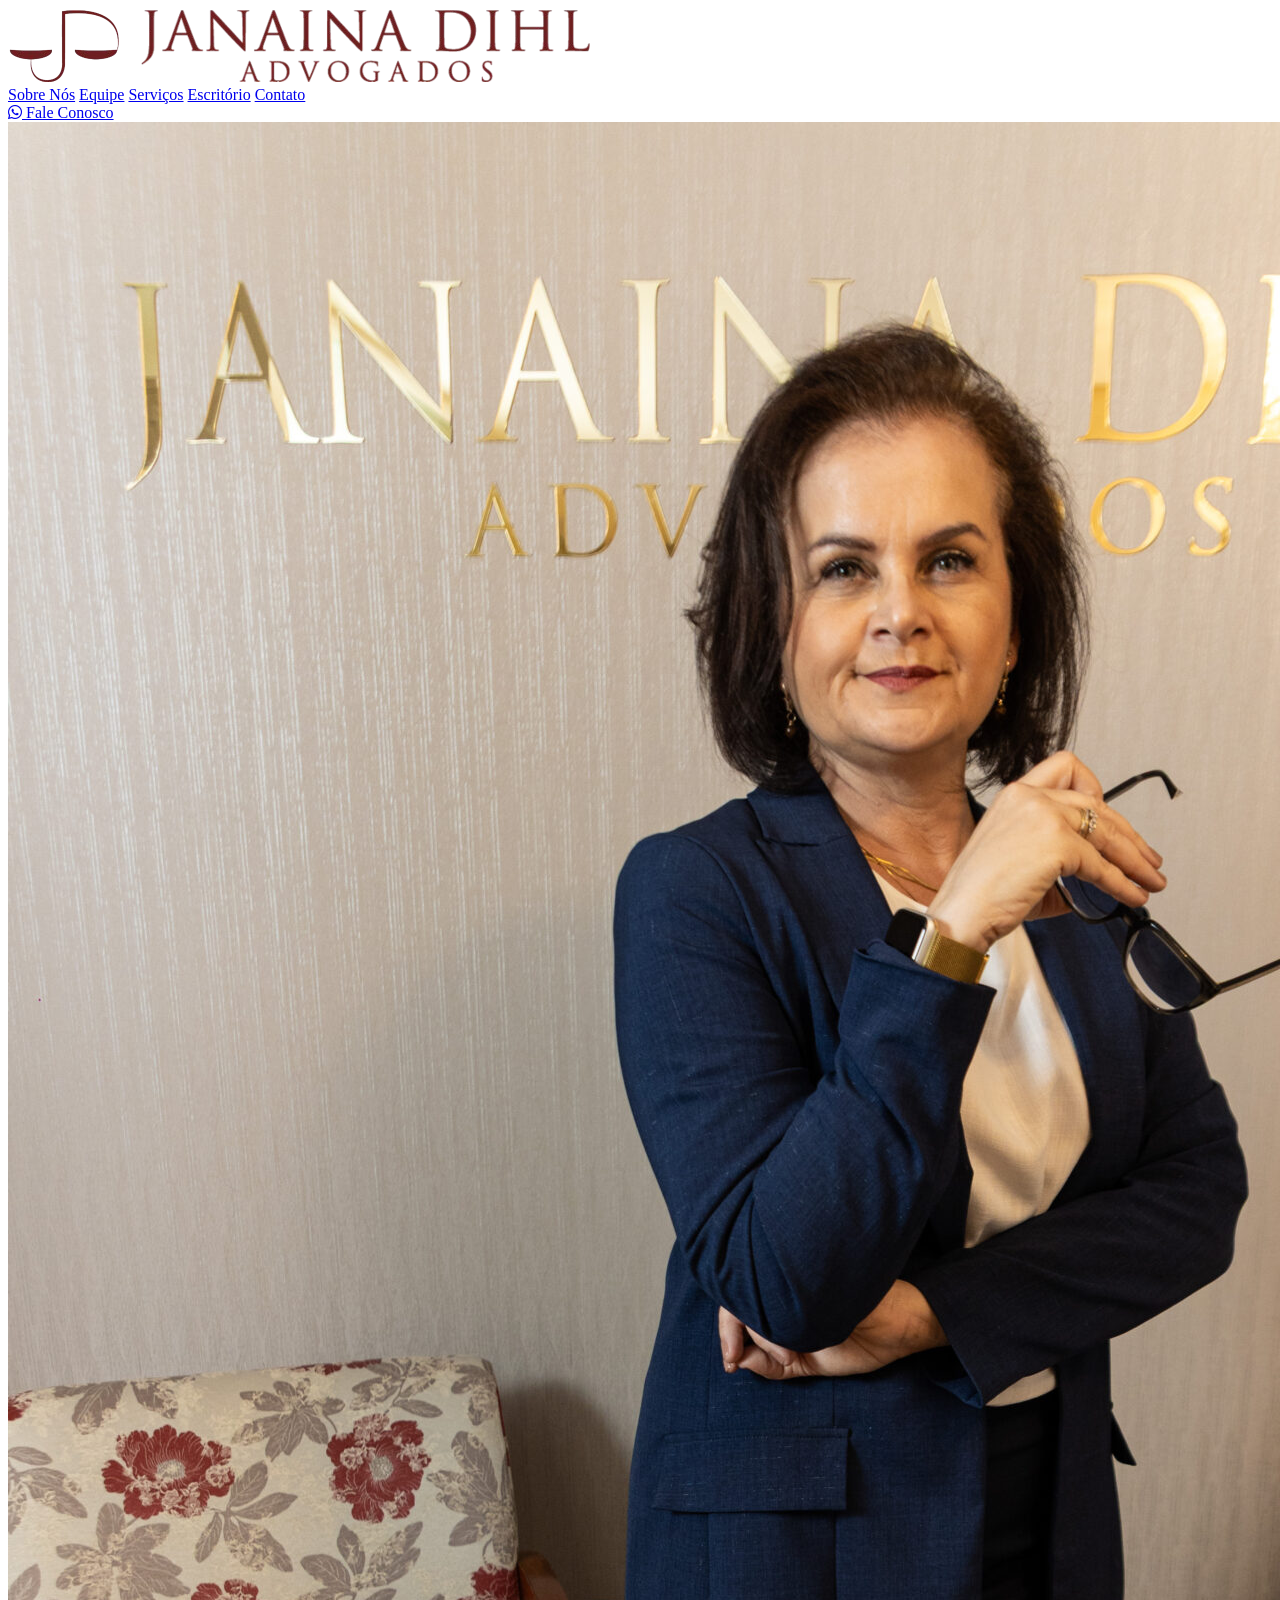
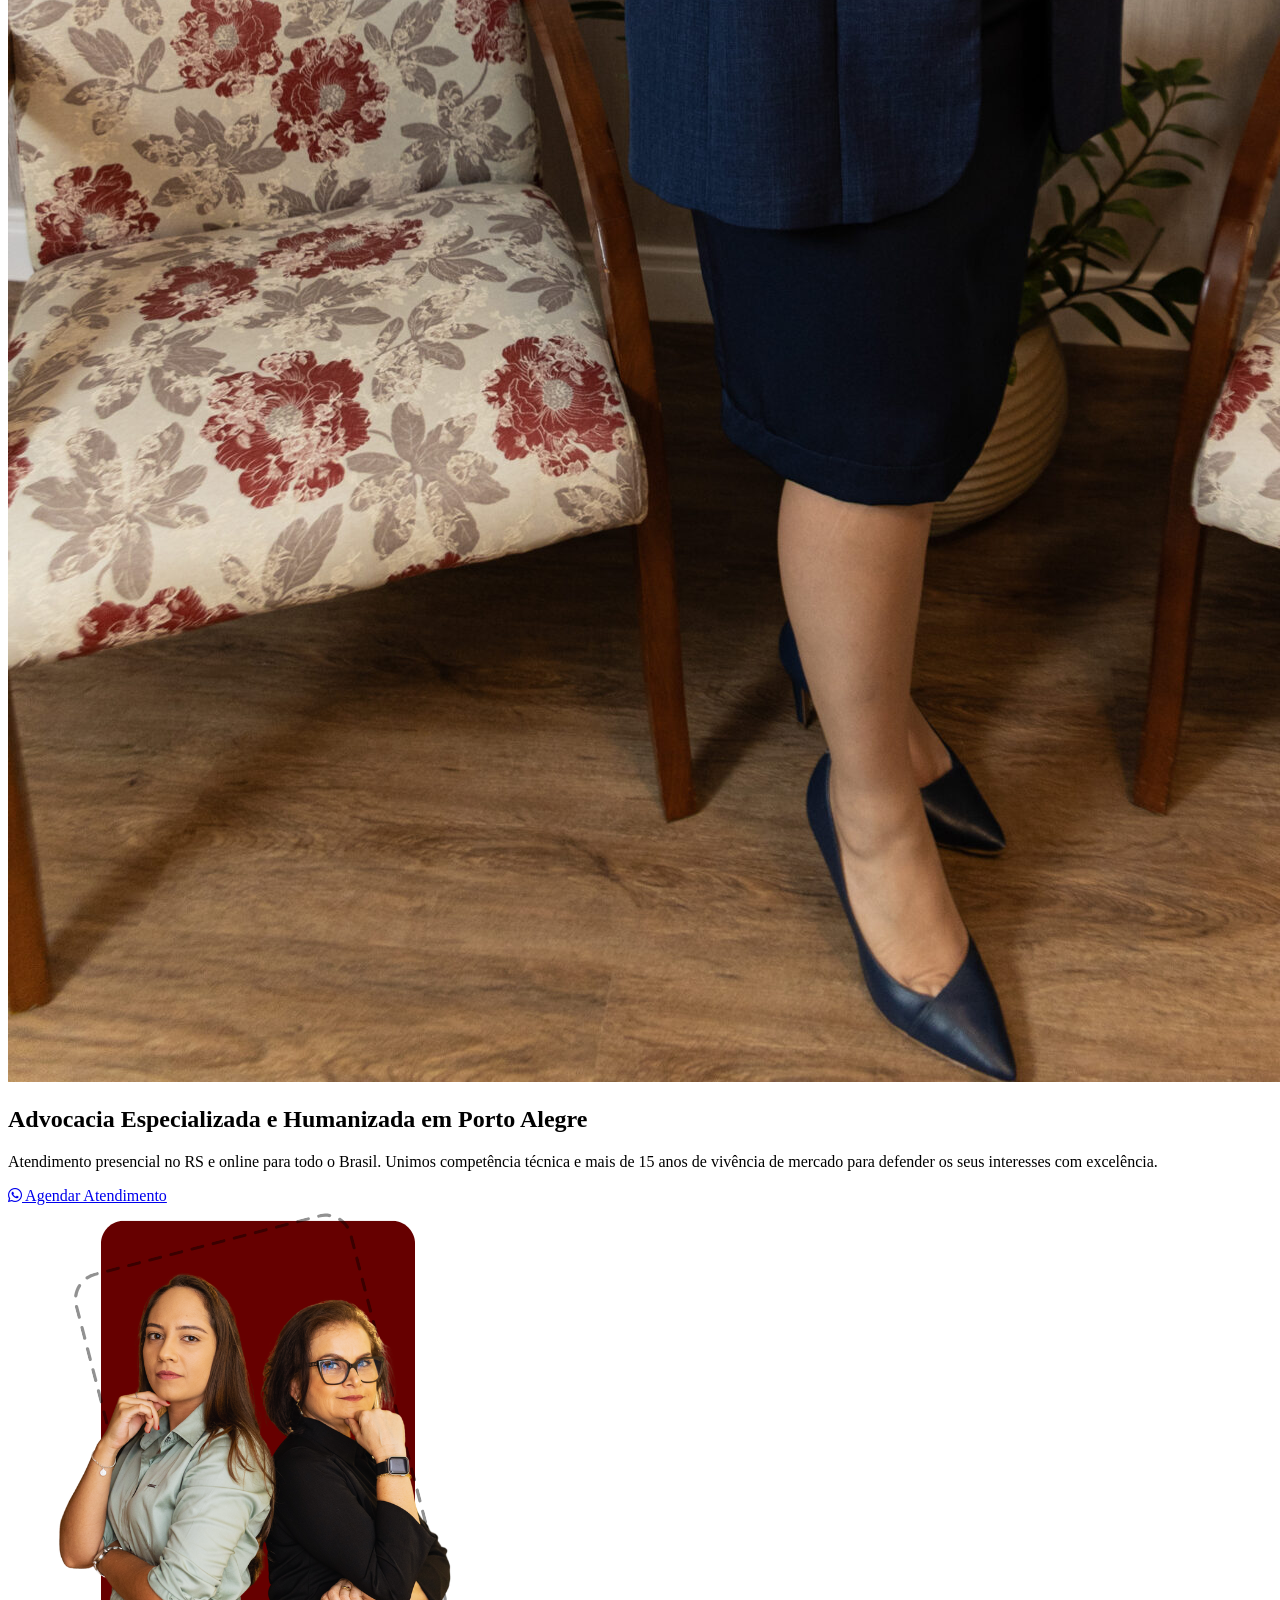
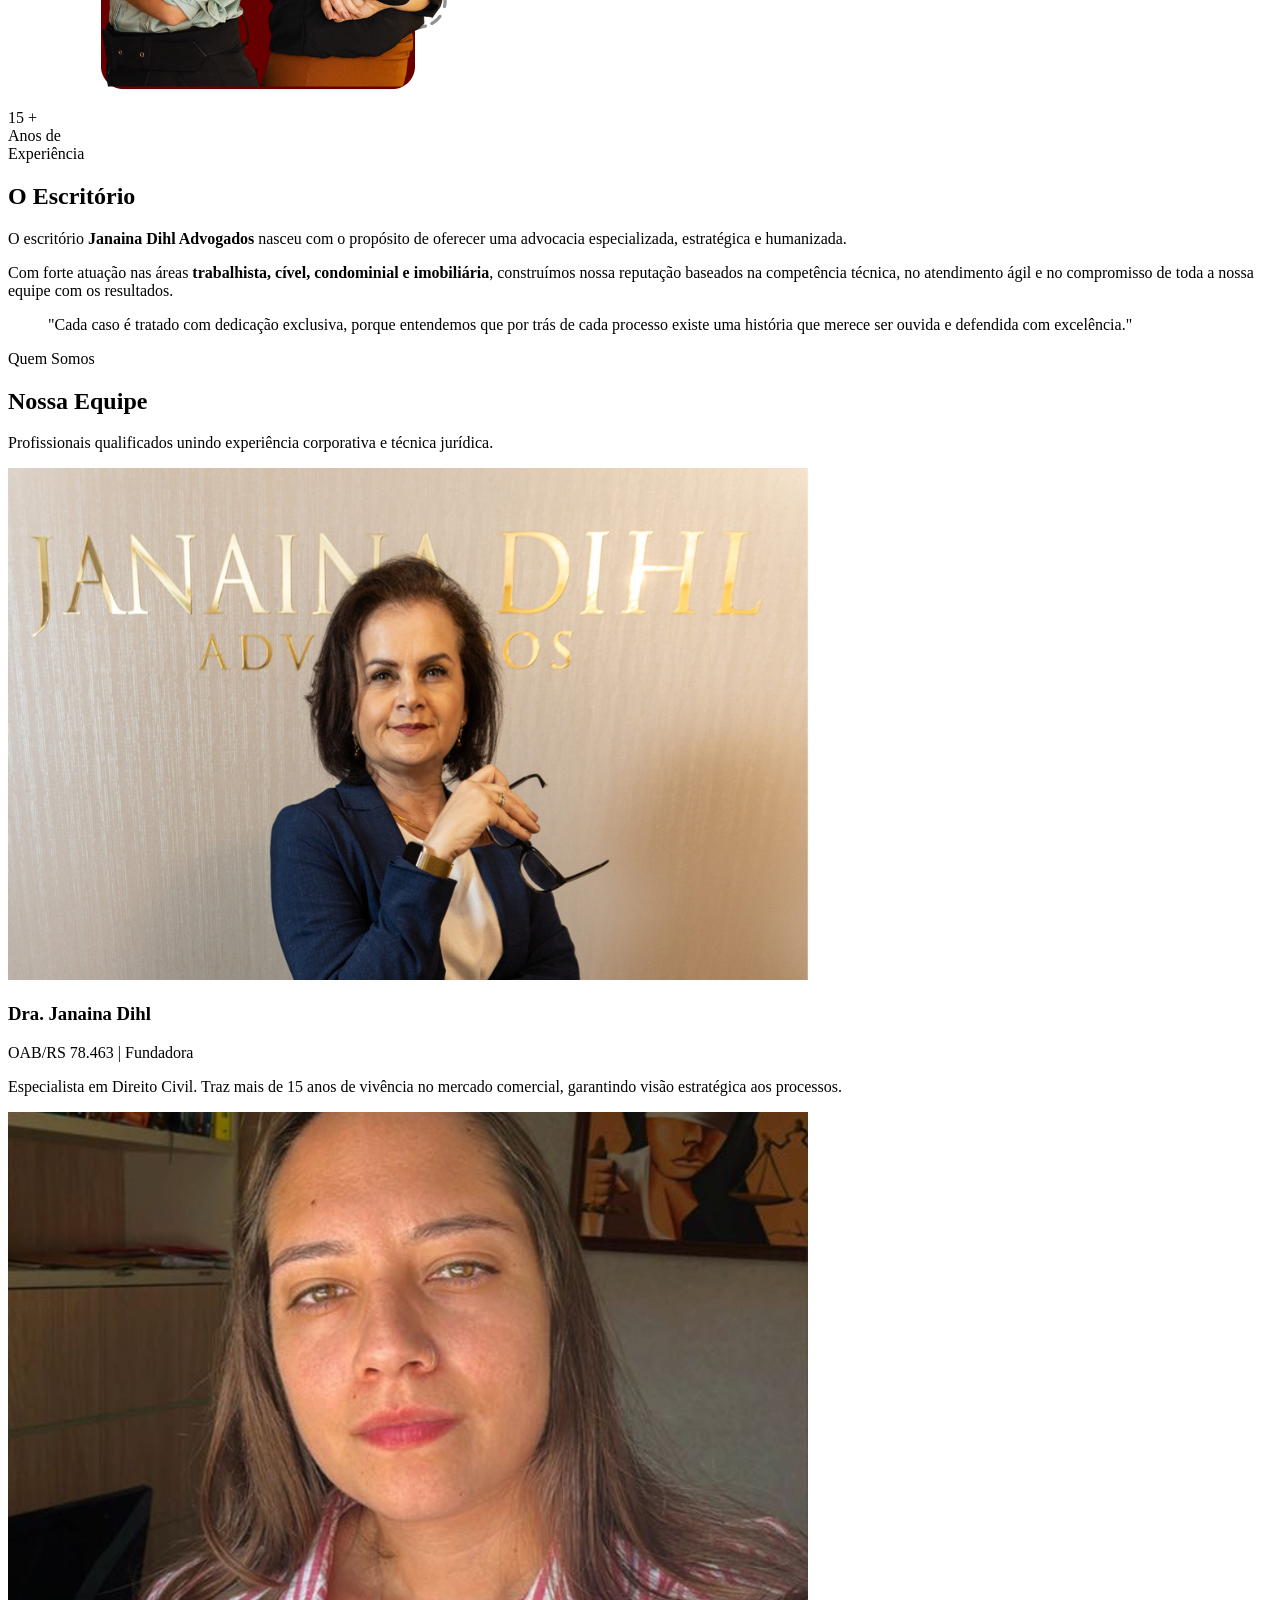
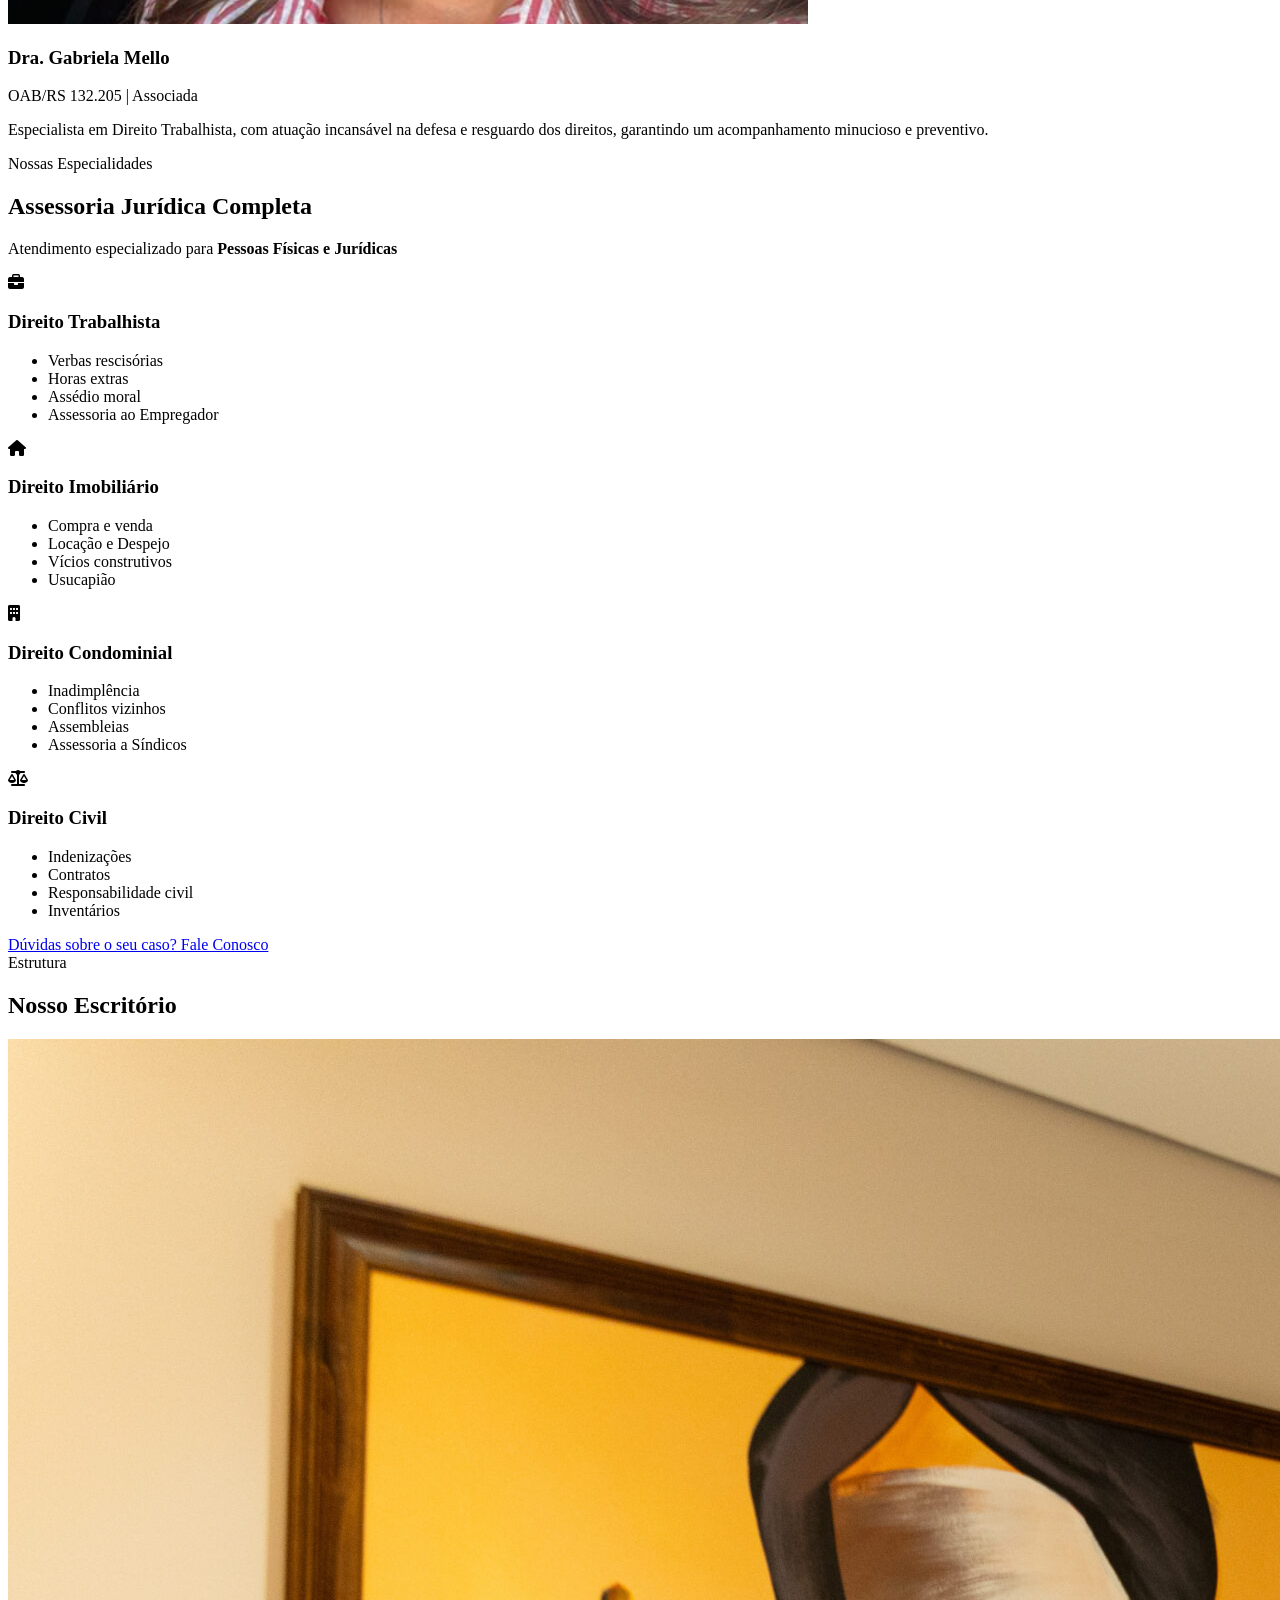
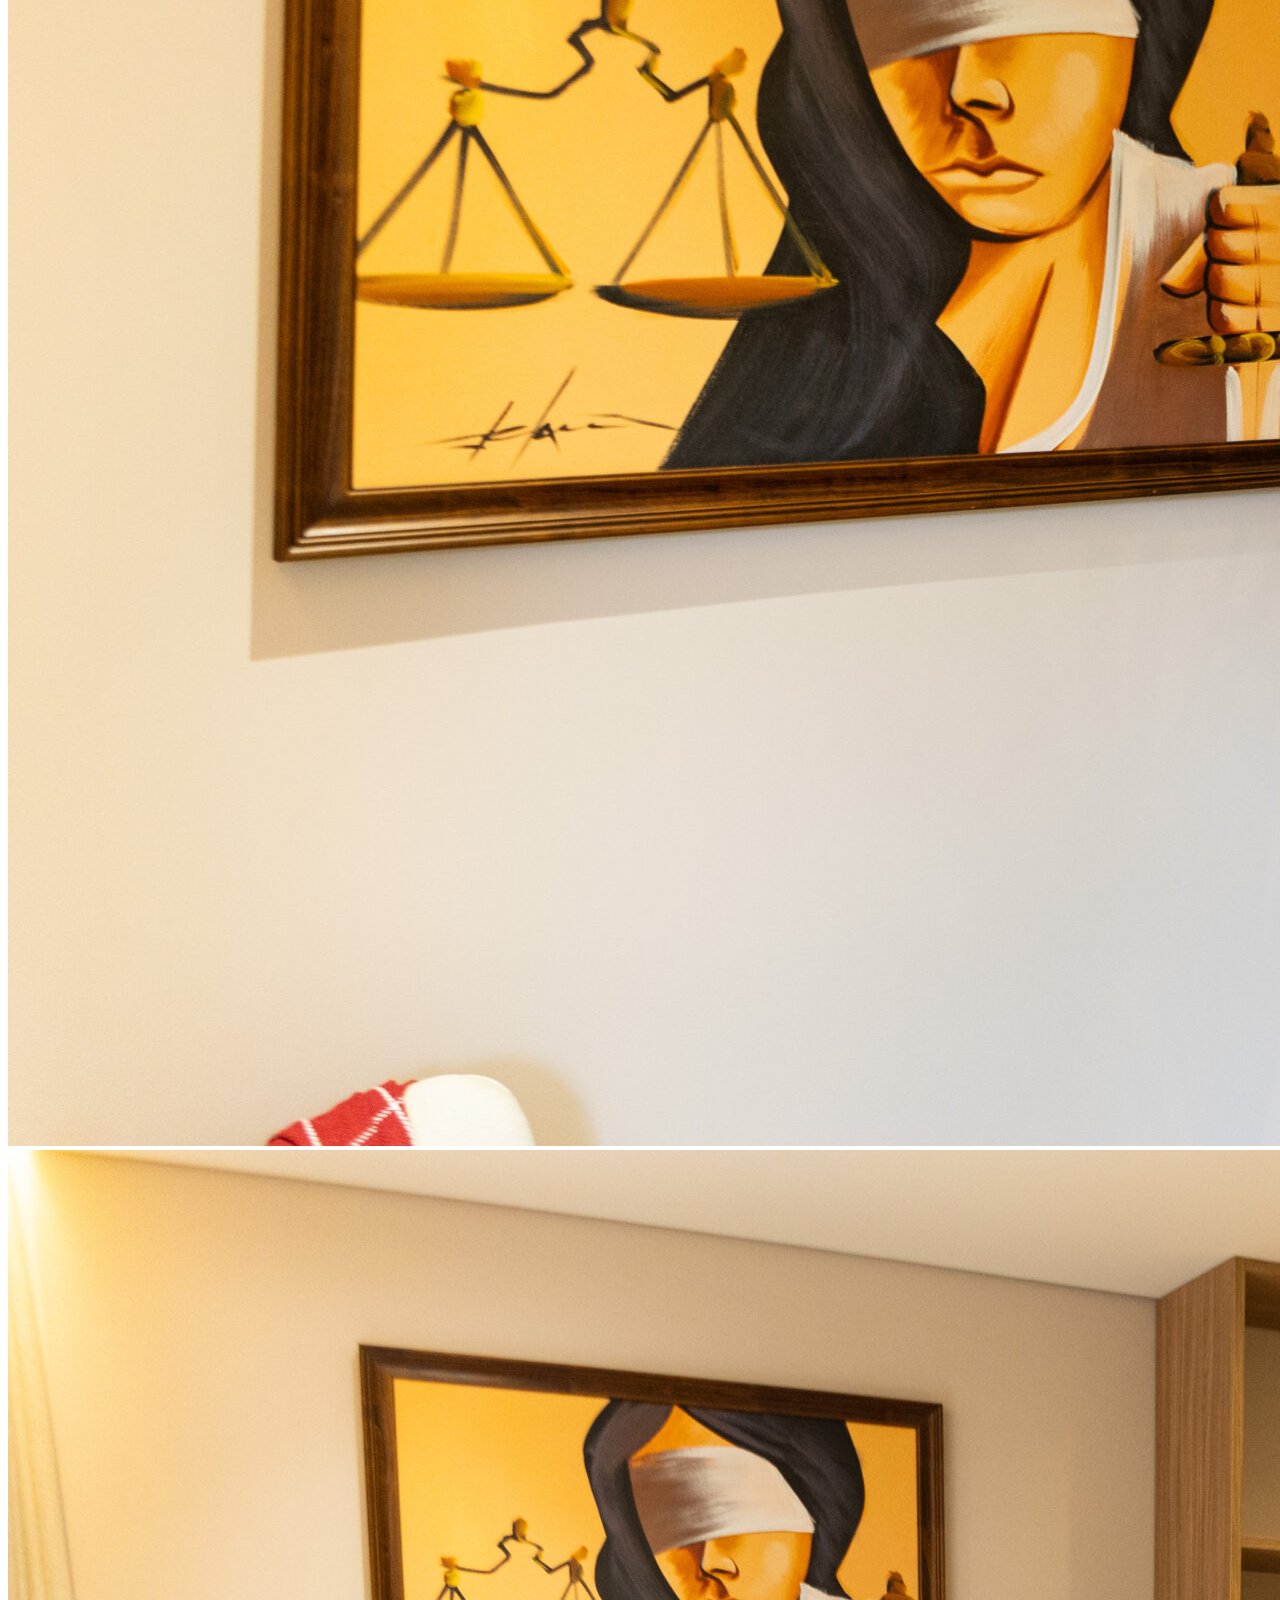
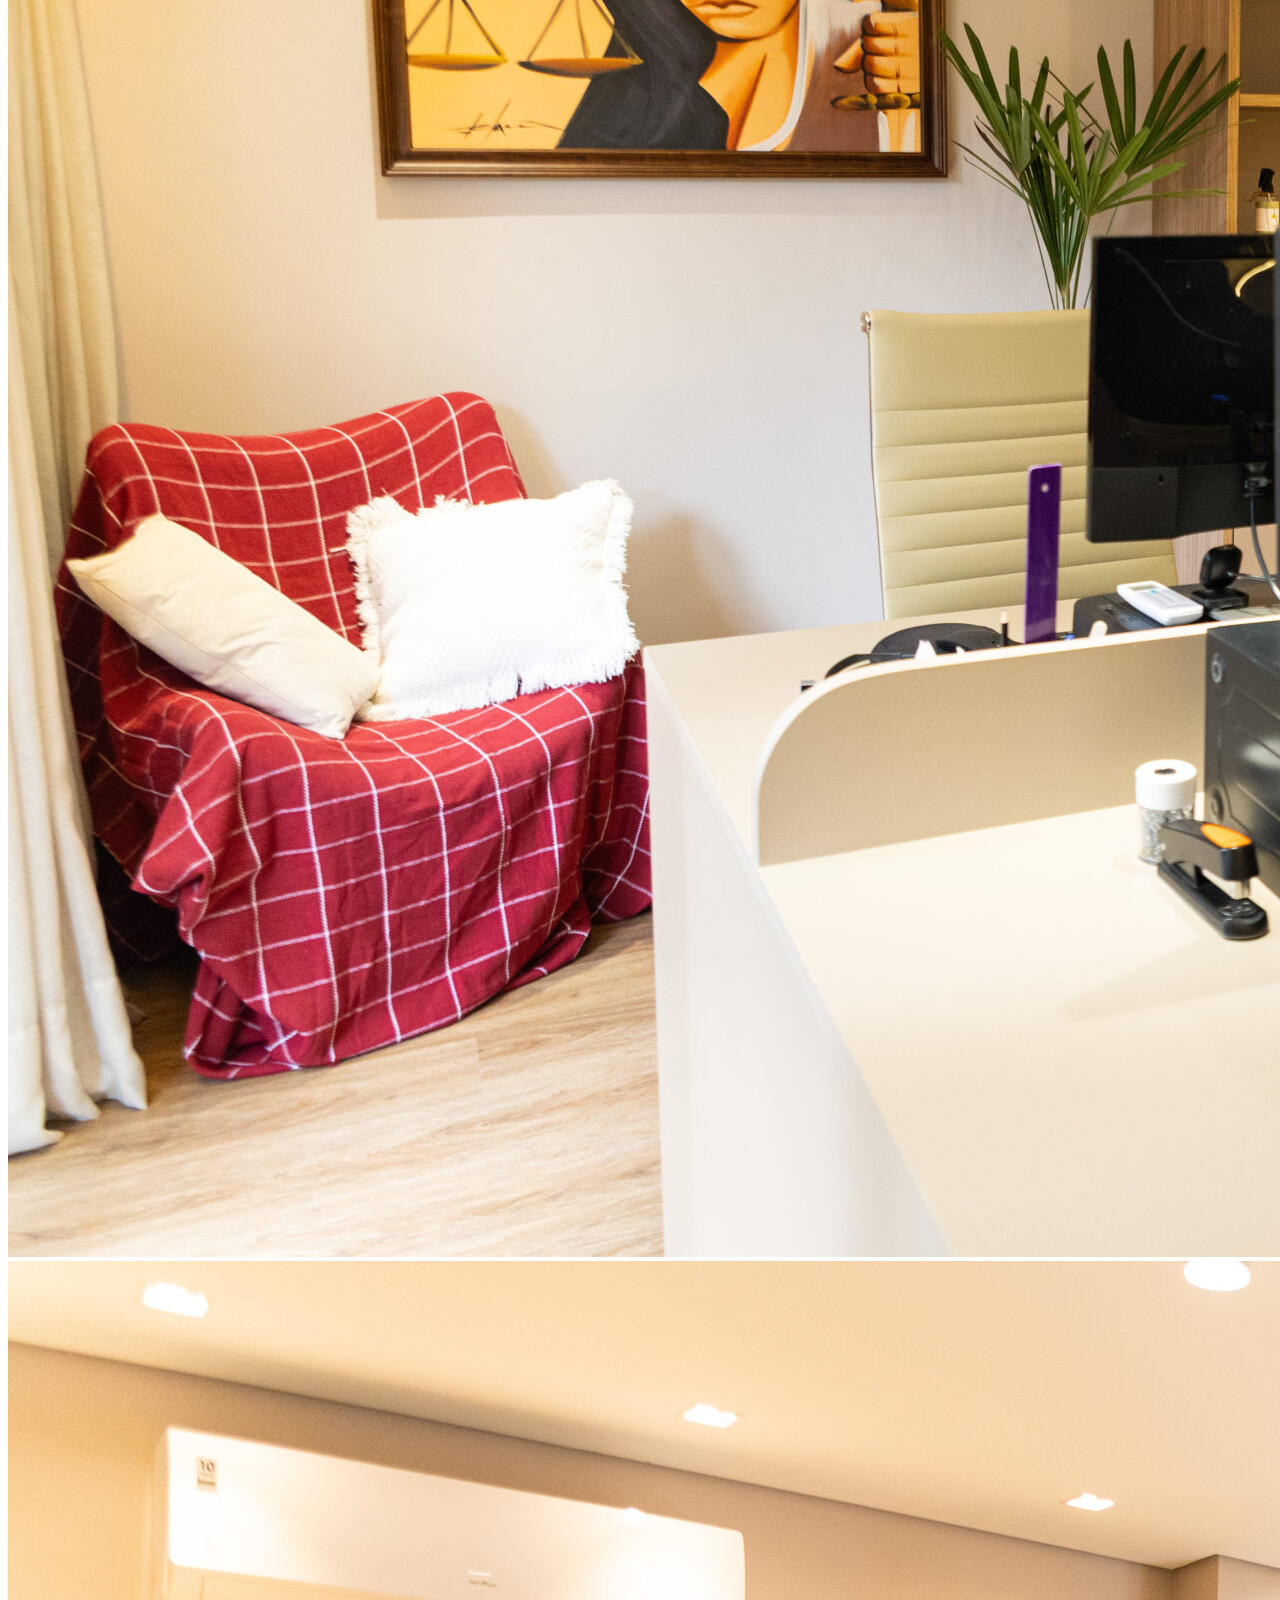
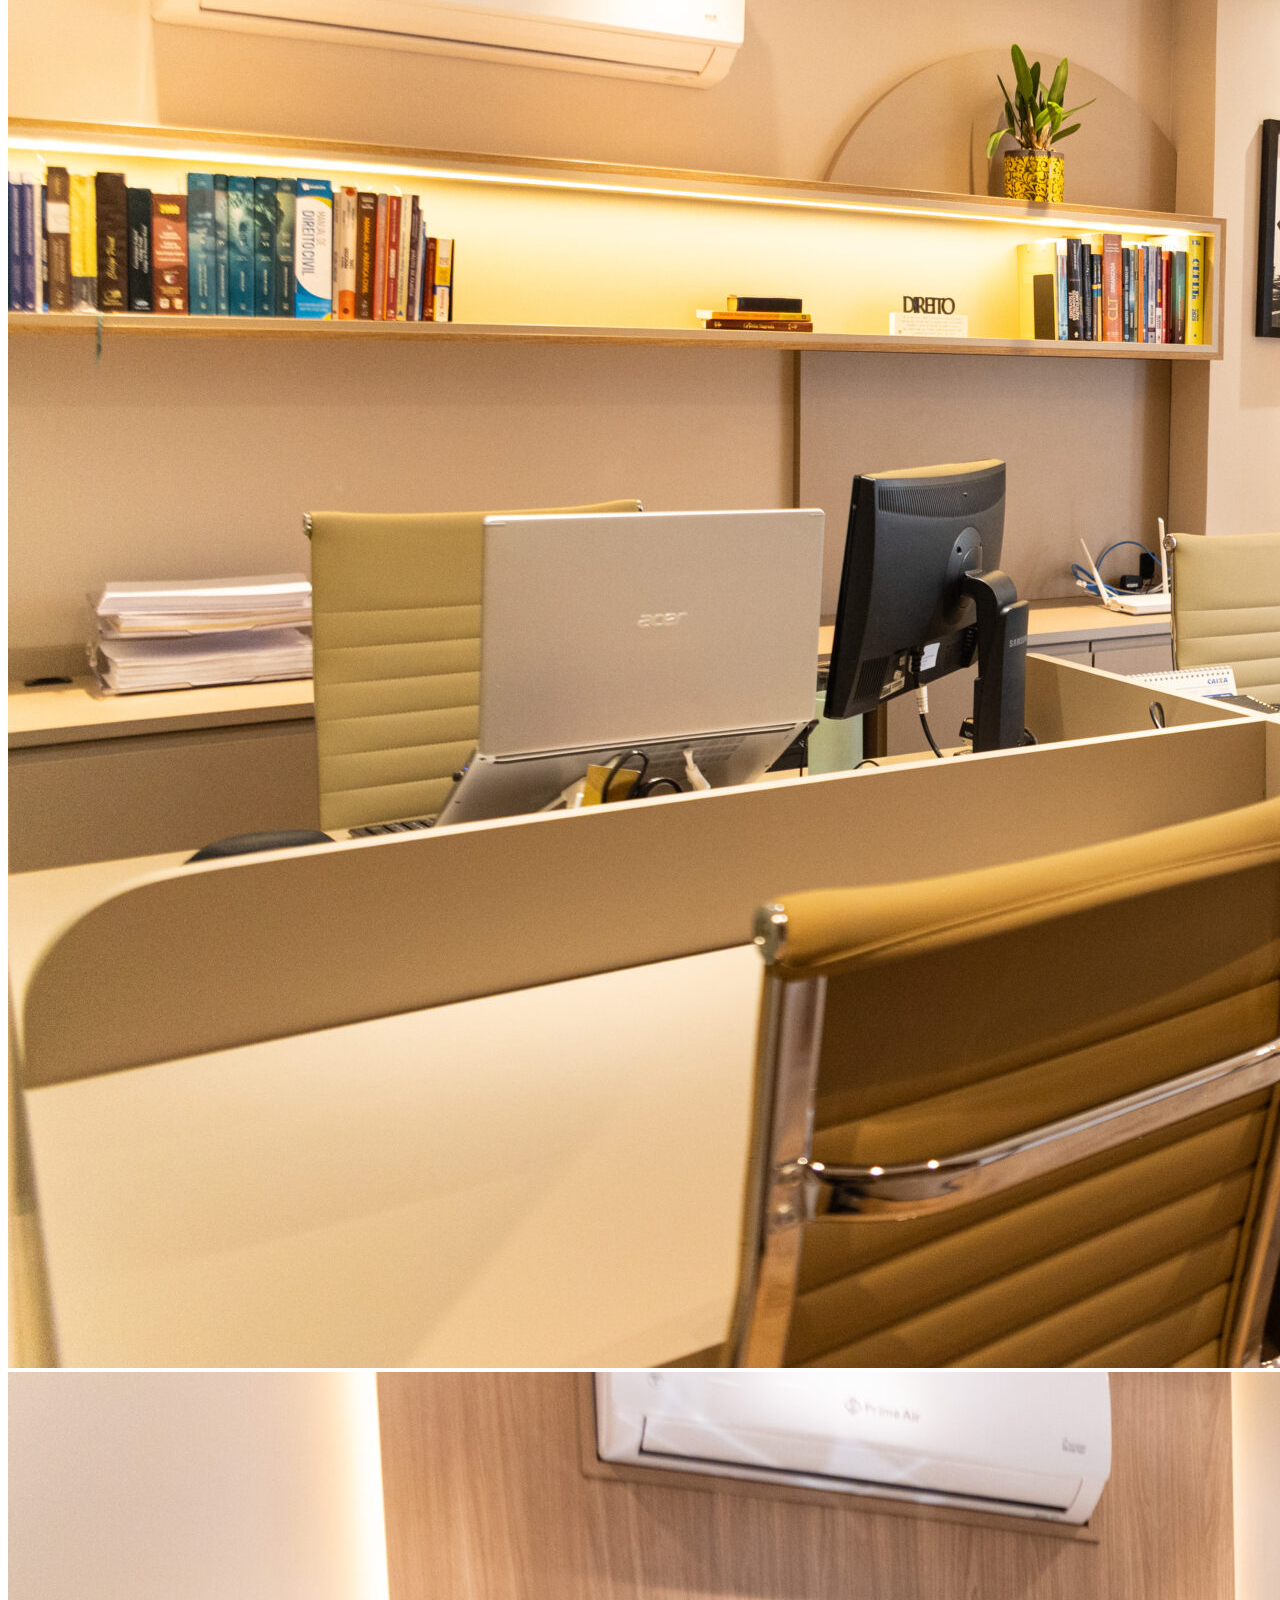
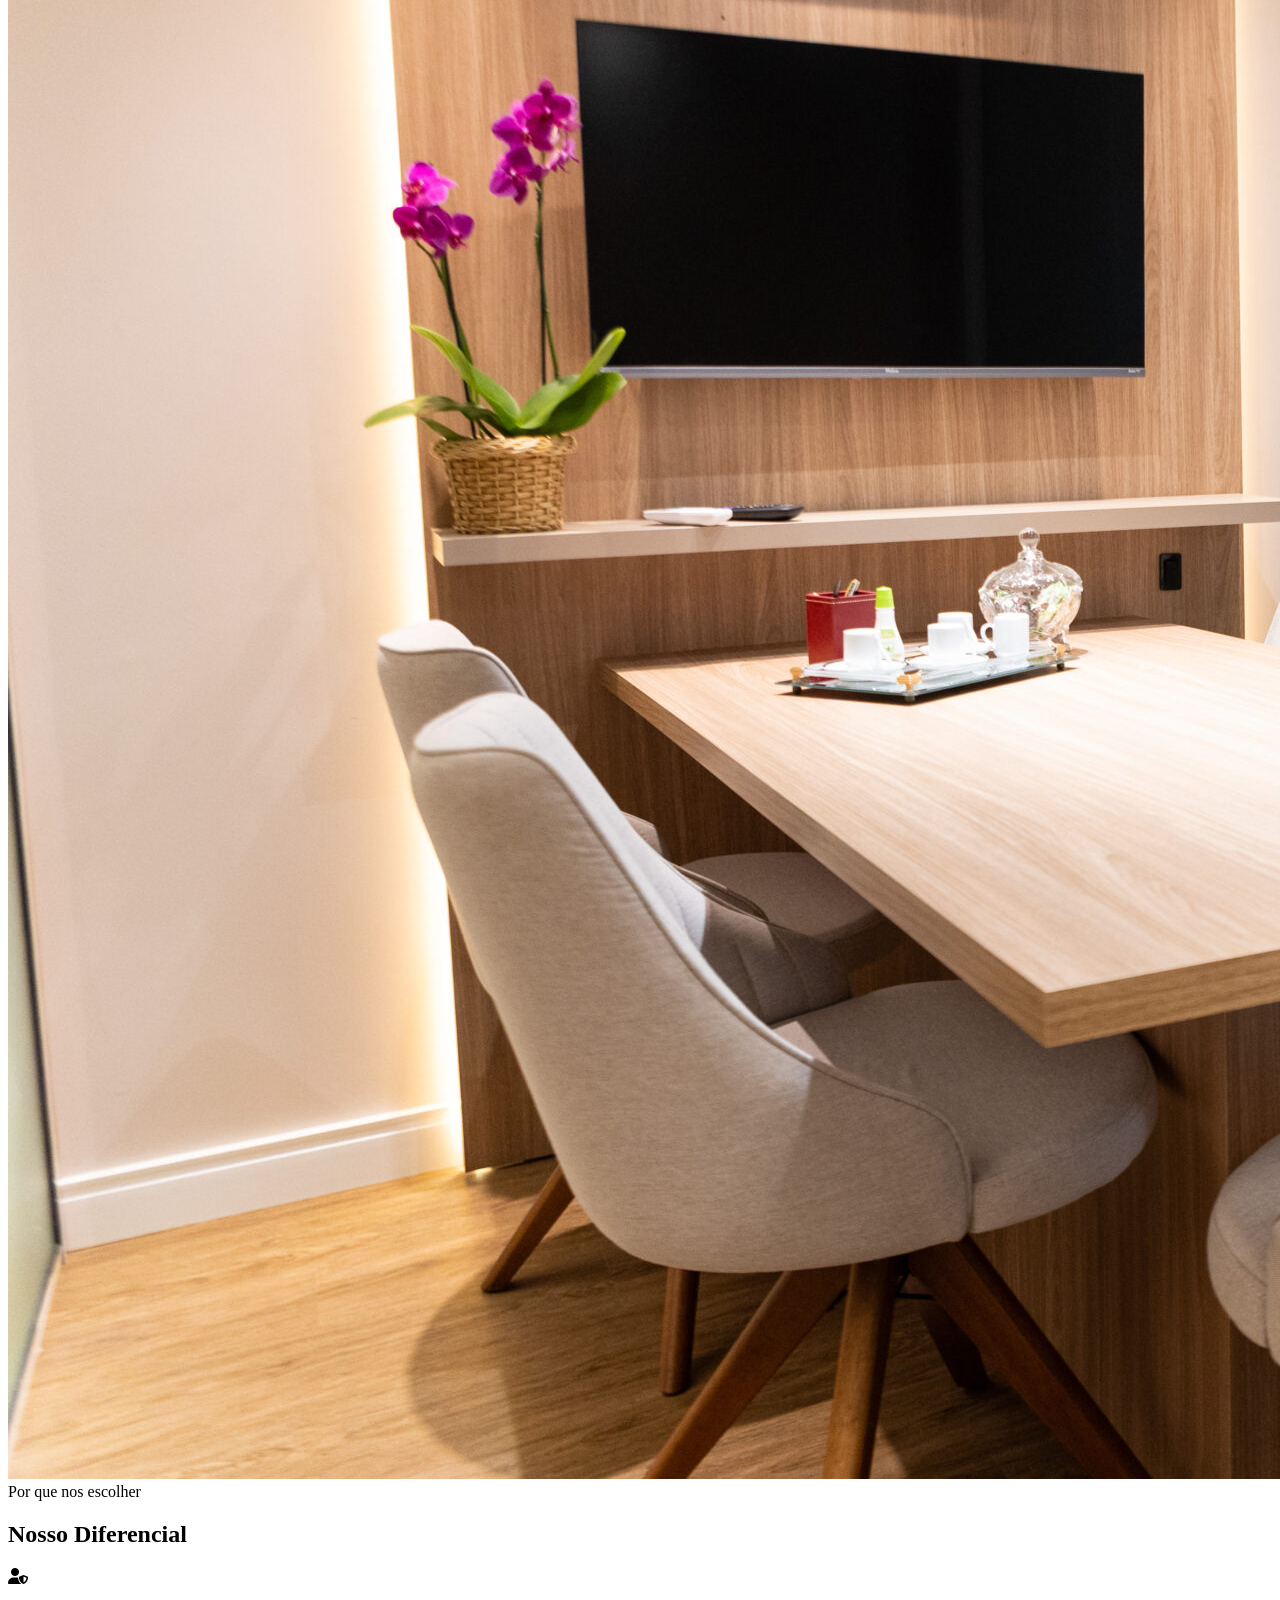
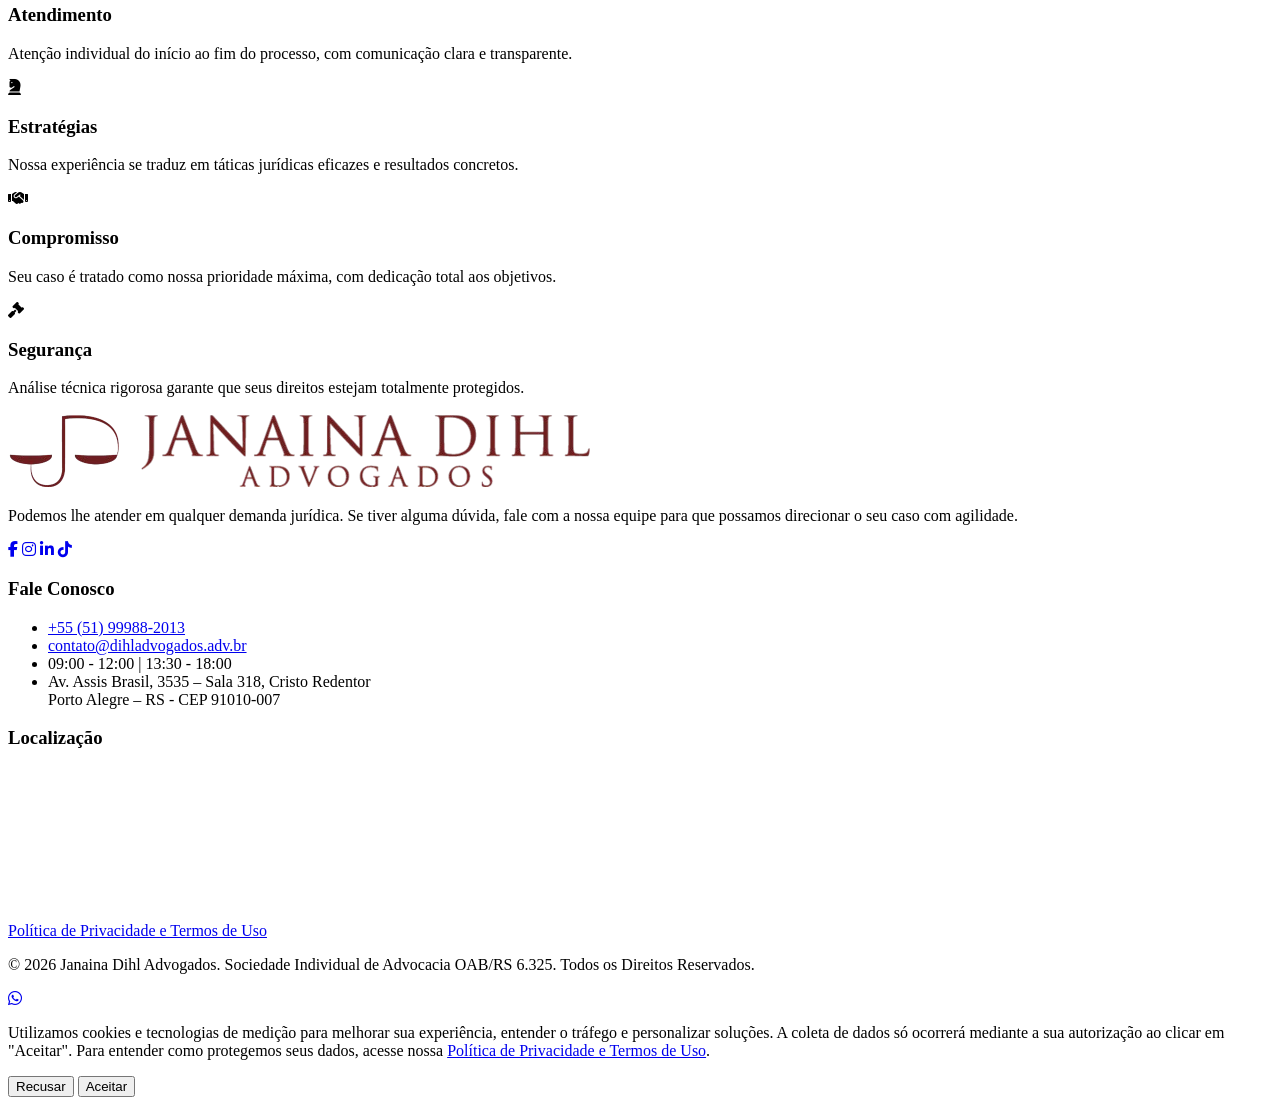
==== index.html @ c4a1989e "Update index.html" ====
<!DOCTYPE html>
<html lang="pt-BR" class="scroll-smooth">
<head>
    <script>
        window.dataLayer = window.dataLayer || [];
        function gtag(){dataLayer.push(arguments);}
        
        // Verifica se o usuário já havia aceitado antes. Se não, bloqueia tudo.
        if(localStorage.getItem('cookieConsent') === 'granted') {
            gtag('consent', 'default', {
                'ad_storage': 'granted',
                'analytics_storage': 'granted',
                'personalization_storage': 'granted'
            });
        } else {
            gtag('consent', 'default', {
                'ad_storage': 'denied',
                'analytics_storage': 'denied',
                'personalization_storage': 'denied'
            });
        }
    </script>

    <script>(function(w,d,s,l,i){w[l]=w[l]||[];w[l].push({'gtm.start':
    new Date().getTime(),event:'gtm.js'});var f=d.getElementsByTagName(s)[0],
    j=d.createElement(s),dl=l!='dataLayer'?'&l='+l:'';j.async=true;j.src=
    'https://www.googletagmanager.com/gtm.js?id='+i+dl;f.parentNode.insertBefore(j,f);
    })(window,document,'script','dataLayer','GTM-XXXXXXX');</script>
    
    <meta charset="UTF-8">
    <meta name="viewport" content="width=device-width, initial-scale=1.0">
    <title>Janaina Dihl Advogados | Advocacia Especializada em Porto Alegre/RS</title>
    <meta name="description" content="Atendimento presencial em Porto Alegre/RS e online para todo o Brasil. Advocacia especializada em Direito Trabalhista, Imobiliário, Condominial e Civil.">
    
    <link rel="icon" href="img/favicon-advocacia-porto-alegre-32x32.png" sizes="32x32" />
    <link rel="apple-touch-icon" href="img/apple-touch-icon-advocacia.png" />
    
    <script src="https://cdn.tailwindcss.com"></script>
    
    <link rel="stylesheet" href="https://cdnjs.cloudflare.com/ajax/libs/font-awesome/6.4.0/css/all.min.css">
    <link href="https://fonts.googleapis.com/css2?family=Inter:wght@300;400;500;600;700&family=Lora:ital,wght@0,400;0,500;0,600;0,700;1,400&display=swap" rel="stylesheet">

    <script>
        tailwind.config = {
            theme: {
                extend: {
                    colors: {
                        brand: {
                            dark: '#32373c',     
                            primary: '#660000',  
                            accent: '#940408'    
                        }
                    },
                    fontFamily: {
                        sans: ['Inter', 'sans-serif'],
                        serif: ['Lora', 'serif']
                    }
                }
            }
        }
    </script>

    <style>
        ::-webkit-scrollbar { width: 12px; background-color: #660000; }
        ::-webkit-scrollbar-thumb { background: linear-gradient(transparent, #ff73b0); border-radius: 50px; }
        
        /* Lightbox da Galeria */
        #lightbox { display: none; }
        #lightbox.active { display: flex; }
    </style>
</head>
<body class="bg-gray-50 text-gray-800 font-sans antialiased relative">

    <noscript><iframe src="https://www.googletagmanager.com/ns.html?id=GTM-XXXXXXX"
    height="0" width="0" style="display:none;visibility:hidden"></iframe></noscript>
    
    <header class="bg-white sticky top-0 z-50 shadow-sm border-b border-gray-100">
        <div class="max-w-7xl mx-auto px-4 sm:px-6 lg:px-8 flex justify-between items-center py-4">
            <div class="flex-shrink-0">
                <a href="#">
                    <img src="img/logo-janaina-dihl-advogados-porto-alegre.png" alt="Logotipo do escritório Janaina Dihl Advogados, especialista em direito civil e trabalhista em Porto Alegre, RS" class="h-8 md:h-10 w-auto">
                </a>
            </div>
            <nav class="hidden md:flex space-x-8 font-semibold text-sm uppercase tracking-wider">
                <a href="#sobre" class="text-gray-600 hover:text-brand-primary transition">Sobre Nós</a>
                <a href="#equipe" class="text-gray-600 hover:text-brand-primary transition">Equipe</a>
                <a href="#servicos" class="text-gray-600 hover:text-brand-primary transition">Serviços</a>
                <a href="#escritorio" class="text-gray-600 hover:text-brand-primary transition">Escritório</a>
                <a href="#contato" class="text-gray-600 hover:text-brand-primary transition">Contato</a>
            </nav>
            <div class="hidden md:block">
                <a href="https://wa.me/5551999882013?text=Ol%C3%A1%2C%20visitei%20seu%20site%20e%20preciso%20de%20ajuda%20com%20meus%20direitos" target="_blank" class="bg-brand-primary hover:bg-brand-accent text-white px-5 py-2.5 rounded shadow transition flex items-center font-semibold text-sm">
                    <i class="fab fa-whatsapp mr-2 text-lg"></i> Fale Conosco
                </a>
            </div>
        </div>
    </header>

    <section class="relative bg-white pt-8 pb-16 lg:pt-16 lg:pb-32 overflow-hidden flex items-center min-h-[75vh]">
        <div class="absolute inset-0 w-full h-full z-0 flex justify-end overflow-hidden">
            <div class="w-full lg:w-[55%] h-full relative">
                <img src="img/advogada-janaina-dihl-especialista-direito-civil-rs.jpg" alt="Dra. Janaina Dihl, advogada especialista em Direito Civil em Porto Alegre, perfilada no escritório jurídico" class="w-full h-full object-cover object-top scale-105">
                <div class="absolute inset-0 bg-gradient-to-r from-white from-0% via-white/70 via-20% to-transparent to-50%"></div>
                <div class="absolute inset-0 bg-gradient-to-t from-white via-transparent to-transparent lg:hidden"></div>
            </div>
        </div>

        <div class="absolute top-0 left-0 w-full lg:w-[45%] h-full bg-white/95 lg:bg-white z-0"></div>

        <div class="max-w-7xl mx-auto px-4 sm:px-6 lg:px-8 relative z-10 w-full">
            <div class="w-full lg:w-[45%] text-center lg:text-left pr-6">
                <h1 class="text-4xl md:text-5xl lg:text-6xl font-serif font-bold text-brand-primary leading-tight mb-6">Advocacia Especializada e Humanizada em Porto Alegre</h1>
                <p class="text-lg md:text-xl mb-8 text-gray-700 font-light leading-relaxed">Atendimento presencial no RS e online para todo o Brasil. Unimos competência técnica e mais de 15 anos de vivência de mercado para defender os seus interesses com excelência.</p>
                <div class="flex flex-col sm:flex-row gap-4 justify-center lg:justify-start">
                    <a href="https://wa.me/5551999882013?text=Ol%C3%A1%2C%20gostaria%20de%20agendar%20uma%20consulta." target="_blank" class="bg-brand-primary text-white px-8 py-4 rounded font-bold text-lg hover:bg-brand-accent transition shadow-lg inline-flex items-center justify-center">
                        <i class="fab fa-whatsapp text-2xl mr-2 text-white"></i> Agendar Atendimento
                    </a>
                </div>
            </div>
        </div>
    </section>

    <section id="sobre" class="py-16 bg-white">
        <div class="max-w-7xl mx-auto px-4 sm:px-6 lg:px-8">
            <div class="grid md:grid-cols-2 gap-16 items-center">
                <div class="order-2 md:order-1 relative">
                    <img src="img/selo-15-anos-experiencia-advocacia.png" alt="Selo comemorativo destacando mais de 15 anos de experiência em advocacia empresarial e civil" class="w-full max-w-md mx-auto rounded shadow-lg p-1 bg-white lazyload">
                    
                    <div class="absolute -bottom-8 -right-4 md:-right-8 bg-brand-primary text-white p-6 rounded-lg shadow-xl z-20 min-w-[140px] border border-brand-accent flex flex-col items-center justify-center">
                        <div class="flex items-baseline justify-center">
                            <span class="text-4xl font-serif font-bold">15</span>
                            <span class="text-2xl font-serif text-white ml-1">+</span>
                        </div>
                        <span class="text-xs font-semibold uppercase tracking-widest text-gray-200 text-center mt-1">Anos de<br>Experiência</span>
                    </div>
                </div>
                
                <div class="order-1 md:order-2">
                    <h2 class="text-3xl md:text-4xl font-serif font-bold text-brand-primary mb-4">O Escritório</h2>
                    <div class="w-16 h-1 bg-brand-accent mb-8"></div>
                    
                    <div class="text-base text-gray-700 leading-relaxed space-y-4">
                        <p>O escritório <strong>Janaina Dihl Advogados</strong> nasceu com o propósito de oferecer uma advocacia especializada, estratégica e humanizada.</p>
                        <p>Com forte atuação nas áreas <strong>trabalhista, cível, condominial e imobiliária</strong>, construímos nossa reputação baseados na competência técnica, no atendimento ágil e no compromisso de toda a nossa equipe com os resultados.</p>
                        <blockquote class="border-l-4 border-brand-accent pl-4 italic text-brand-dark mt-6 font-medium bg-gray-50 py-3 pr-2 rounded-r shadow-sm">
                            "Cada caso é tratado com dedicação exclusiva, porque entendemos que por trás de cada processo existe uma história que merece ser ouvida e defendida com excelência."
                        </blockquote>
                    </div>
                </div>
            </div>
        </div>
    </section>

    <section id="equipe" class="py-20 bg-gray-50 border-t border-gray-200">
        <div class="max-w-7xl mx-auto px-4 sm:px-6 lg:px-8">
            <div class="text-center mb-16">
                <span class="text-sm font-bold tracking-widest text-brand-accent uppercase block mb-2">Quem Somos</span>
                <h2 class="text-3xl md:text-4xl font-serif font-bold text-brand-primary">Nossa Equipe</h2>
                <div class="w-16 h-1 bg-brand-accent mx-auto mt-6 mb-6"></div>
                <p class="text-base text-gray-600 max-w-2xl mx-auto">Profissionais qualificados unindo experiência corporativa e técnica jurídica.</p>
            </div>
            
            <div class="grid md:grid-cols-2 gap-8 items-stretch max-w-4xl mx-auto">
                <div class="group bg-white rounded shadow-sm border border-gray-100 hover:shadow-xl transition duration-300 flex flex-col h-full overflow-hidden">
                    <div class="h-64 w-full bg-gray-200 overflow-hidden shrink-0 relative">
                        <img src="img/perfil-advogada-janaina-dihl-porto-alegre.jpg" alt="Retrato profissional da Dra. Janaina Dihl, advogada fundadora especialista em Direito Civil e Condominial" class="w-full h-full object-cover object-top group-hover:scale-105 transition duration-500 lazyload">
                    </div>
                    <div class="p-6 text-center flex flex-col flex-grow">
                        <h3 class="text-xl font-bold text-brand-dark mb-1">Dra. Janaina Dihl</h3>
                        <p class="text-brand-accent font-bold text-[10px] uppercase tracking-widest mb-4">OAB/RS 78.463 | Fundadora</p>
                        <p class="text-sm text-gray-600 leading-relaxed flex-grow">Especialista em Direito Civil. Traz mais de 15 anos de vivência no mercado comercial, garantindo visão estratégica aos processos.</p>
                    </div>
                </div>

                <div class="group bg-white rounded shadow-sm border border-gray-100 hover:shadow-xl transition duration-300 flex flex-col h-full overflow-hidden">
                    <div class="h-64 w-full bg-gray-200 overflow-hidden shrink-0 relative">
                        <img src="img/perfil-advogada-trabalhista-gabriela-mello.jpg" alt="Retrato profissional da Dra. Gabriela Mello, advogada associada especialista em Direito Trabalhista no RS" class="w-full h-full object-cover object-top group-hover:scale-105 transition duration-500 lazyload">
                    </div>
                    <div class="p-6 text-center flex flex-col flex-grow">
                        <h3 class="text-xl font-bold text-brand-dark mb-1">Dra. Gabriela Mello</h3>
                        <p class="text-brand-accent font-bold text-[10px] uppercase tracking-widest mb-4">OAB/RS 132.205 | Associada</p>
                        <p class="text-sm text-gray-600 leading-relaxed flex-grow">Especialista em Direito Trabalhista, com atuação incansável na defesa e resguardo dos direitos, garantindo um acompanhamento minucioso e preventivo.</p>
                    </div>
                </div>
            </div>
        </div>
    </section>

    <section id="servicos" class="py-20 bg-white border-t border-gray-200">
        <div class="max-w-7xl mx-auto px-4 sm:px-6 lg:px-8 text-center">
            <div class="mb-16">
                <span class="text-sm font-bold tracking-widest text-brand-accent uppercase block mb-2">Nossas Especialidades</span>
                <h2 class="text-3xl md:text-4xl font-serif font-bold text-brand-primary">Assessoria Jurídica Completa</h2>
                <div class="w-16 h-1 bg-brand-accent mx-auto mt-6 mb-6"></div>
                <p class="text-base text-gray-600 max-w-2xl mx-auto">Atendimento especializado para <strong>Pessoas Físicas e Jurídicas</strong></p>
            </div>
            
            <div class="grid md:grid-cols-2 lg:grid-cols-4 gap-6 items-stretch text-left">
                <div class="p-8 border border-gray-100 rounded shadow-sm hover:shadow-xl hover:border-brand-primary transition duration-300 group flex flex-col h-full text-center">
                    <div class="w-16 h-16 bg-gray-50 rounded-full flex items-center justify-center mx-auto mb-6 group-hover:bg-brand-primary transition duration-300 shrink-0">
                        <i class="fas fa-briefcase text-2xl text-brand-primary group-hover:text-white transition"></i>
                    </div>
                    <h3 class="text-xl font-bold text-brand-dark mb-4">Direito Trabalhista</h3>
                    <ul class="text-sm text-gray-600 space-y-2 text-left flex-grow list-disc list-inside marker:text-brand-accent">
                        <li>Verbas rescisórias</li>
                        <li>Horas extras</li>
                        <li>Assédio moral</li>
                        <li>Assessoria ao Empregador</li>
                    </ul>
                </div>

                <div class="p-8 border border-gray-100 rounded shadow-sm hover:shadow-xl hover:border-brand-primary transition duration-300 group flex flex-col h-full text-center">
                    <div class="w-16 h-16 bg-gray-50 rounded-full flex items-center justify-center mx-auto mb-6 group-hover:bg-brand-primary transition duration-300 shrink-0">
                        <i class="fas fa-home text-2xl text-brand-primary group-hover:text-white transition"></i>
                    </div>
                    <h3 class="text-xl font-bold text-brand-dark mb-4">Direito Imobiliário</h3>
                    <ul class="text-sm text-gray-600 space-y-2 text-left flex-grow list-disc list-inside marker:text-brand-accent">
                        <li>Compra e venda</li>
                        <li>Locação e Despejo</li>
                        <li>Vícios construtivos</li>
                        <li>Usucapião</li>
                    </ul>
                </div>

                <div class="p-8 border border-gray-100 rounded shadow-sm hover:shadow-xl hover:border-brand-primary transition duration-300 group flex flex-col h-full text-center">
                    <div class="w-16 h-16 bg-gray-50 rounded-full flex items-center justify-center mx-auto mb-6 group-hover:bg-brand-primary transition duration-300 shrink-0">
                        <i class="fas fa-building text-2xl text-brand-primary group-hover:text-white transition"></i>
                    </div>
                    <h3 class="text-xl font-bold text-brand-dark mb-4">Direito Condominial</h3>
                    <ul class="text-sm text-gray-600 space-y-2 text-left flex-grow list-disc list-inside marker:text-brand-accent">
                        <li>Inadimplência</li>
                        <li>Conflitos vizinhos</li>
                        <li>Assembleias</li>
                        <li>Assessoria a Síndicos</li>
                    </ul>
                </div>

                <div class="p-8 border border-gray-100 rounded shadow-sm hover:shadow-xl hover:border-brand-primary transition duration-300 group flex flex-col h-full text-center">
                    <div class="w-16 h-16 bg-gray-50 rounded-full flex items-center justify-center mx-auto mb-6 group-hover:bg-brand-primary transition duration-300 shrink-0">
                        <i class="fas fa-balance-scale text-2xl text-brand-primary group-hover:text-white transition"></i>
                    </div>
                    <h3 class="text-xl font-bold text-brand-dark mb-4">Direito Civil</h3>
                    <ul class="text-sm text-gray-600 space-y-2 text-left flex-grow list-disc list-inside marker:text-brand-accent">
                        <li>Indenizações</li>
                        <li>Contratos</li>
                        <li>Responsabilidade civil</li>
                        <li>Inventários</li>
                    </ul>
                </div>
            </div>
            
            <div class="text-center mt-12">
                <a href="https://wa.me/5551999882013?text=Ol%C3%A1%2C%20visitei%20seu%20site%20e%20preciso%20de%20ajuda%20com%20meus%20direitos" target="_blank" class="inline-flex items-center bg-brand-dark hover:bg-brand-primary text-white px-8 py-3 rounded font-bold transition shadow-lg">
                    Dúvidas sobre o seu caso? Fale Conosco
                </a>
            </div>
        </div>
    </section>

    <section id="escritorio" class="py-20 bg-gray-50 border-t border-gray-200">
        <div class="max-w-7xl mx-auto px-4 sm:px-6 lg:px-8">
            <div class="text-center mb-16">
                <span class="text-sm font-bold tracking-widest text-brand-accent uppercase block mb-2">Estrutura</span>
                <h2 class="text-3xl md:text-4xl font-serif font-bold text-brand-primary">Nosso Escritório</h2>
                <div class="w-16 h-1 bg-brand-accent mx-auto mt-6 mb-6"></div>
            </div>
            
            <div class="grid grid-cols-2 md:grid-cols-4 gap-4">
                <img src="img/escritorio-advocacia-porto-alegre-1.jpg" alt="Detalhe da estrutura de atendimento do escritório Janaina Dihl Advogados em Porto Alegre" onclick="openLightbox(0)" class="cursor-pointer rounded-lg shadow hover:opacity-90 transition object-cover h-48 w-full gallery-img lazyload">
                <img src="img/escritorio-advocacia-porto-alegre-2.jpg" alt="Sala de reuniões do escritório de advocacia, ambiente preparado para atendimento jurídico humanizado e sigiloso" onclick="openLightbox(1)" class="cursor-pointer rounded-lg shadow hover:opacity-90 transition object-cover h-48 w-full gallery-img lazyload">
                <img src="img/atendimento-juridico-especializado-rs.jpg" alt="Mesa de trabalho em ambiente jurídico, representando a análise técnica rigorosa de processos civis e trabalhistas" onclick="openLightbox(2)" class="cursor-pointer rounded-lg shadow hover:opacity-90 transition object-cover h-48 w-full gallery-img lazyload">
                <img src="img/estrutura-escritorio-advocacia-rs.jpg" alt="Ambiente moderno e acolhedor do escritório de advocacia localizado no bairro Cristo Redentor, Porto Alegre" onclick="openLightbox(3)" class="cursor-pointer rounded-lg shadow hover:opacity-90 transition object-cover h-48 w-full gallery-img lazyload">
            </div>
        </div>
    </section>

    <section id="diferenciais" class="py-20 bg-brand-primary text-white">
        <div class="max-w-7xl mx-auto px-4 sm:px-6 lg:px-8">
            <div class="text-center mb-16">
                <span class="text-sm font-bold tracking-widest text-gray-300 uppercase block mb-2">Por que nos escolher</span>
                <h2 class="text-3xl md:text-4xl font-serif font-bold text-white">Nosso Diferencial</h2>
                <div class="w-16 h-1 bg-white mx-auto mt-6 mb-6 opacity-50"></div>
            </div>

            <div class="grid md:grid-cols-4 gap-8 text-center items-stretch">
                <div class="p-4 flex flex-col h-full">
                    <i class="fas fa-user-shield text-4xl text-white mb-6 opacity-90 shrink-0"></i>
                    <h3 class="text-xl font-bold mb-3">Atendimento</h3>
                    <p class="text-sm font-light text-gray-200 leading-relaxed flex-grow">Atenção individual do início ao fim do processo, com comunicação clara e transparente.</p>
                </div>
                <div class="p-4 flex flex-col h-full">
                    <i class="fas fa-chess-knight text-4xl text-white mb-6 opacity-90 shrink-0"></i>
                    <h3 class="text-xl font-bold mb-3">Estratégias</h3>
                    <p class="text-sm font-light text-gray-200 leading-relaxed flex-grow">Nossa experiência se traduz em táticas jurídicas eficazes e resultados concretos.</p>
                </div>
                <div class="p-4 flex flex-col h-full">
                    <i class="fas fa-handshake text-4xl text-white mb-6 opacity-90 shrink-0"></i>
                    <h3 class="text-xl font-bold mb-3">Compromisso</h3>
                    <p class="text-sm font-light text-gray-200 leading-relaxed flex-grow">Seu caso é tratado como nossa prioridade máxima, com dedicação total aos objetivos.</p>
                </div>
                <div class="p-4 flex flex-col h-full">
                    <i class="fas fa-gavel text-4xl text-white mb-6 opacity-90 shrink-0"></i>
                    <h3 class="text-xl font-bold mb-3">Segurança</h3>
                    <p class="text-sm font-light text-gray-200 leading-relaxed flex-grow">Análise técnica rigorosa garante que seus direitos estejam totalmente protegidos.</p>
                </div>
            </div>
        </div>
    </section>

    <footer id="contato" class="bg-white pt-16 border-t border-gray-200">
        <div class="max-w-7xl mx-auto px-4 sm:px-6 lg:px-8">
            <div class="grid md:grid-cols-12 gap-12 mb-12 items-stretch">
                
                <div class="md:col-span-4 flex flex-col">
                    <img src="img/logo-janaina-dihl-advogados-porto-alegre.png" alt="Logotipo do escritório Janaina Dihl Advogados, especialista em direito civil e trabalhista em Porto Alegre, RS" class="h-12 w-auto mb-6 object-contain self-start lazyload">
                    <p class="text-sm text-gray-600 mb-6 leading-relaxed">Podemos lhe atender em qualquer demanda jurídica. Se tiver alguma dúvida, fale com a nossa equipe para que possamos direcionar o seu caso com agilidade.</p>
                    <div class="flex space-x-3 mt-auto">
                        <a href="https://www.facebook.com/dihladvogados.adv.br" target="_blank" class="w-10 h-10 rounded bg-gray-100 flex items-center justify-center text-brand-dark hover:bg-brand-primary hover:text-white transition"><i class="fab fa-facebook-f"></i></a>
                        <a href="https://www.instagram.com/janainadihladvogados/" target="_blank" class="w-10 h-10 rounded bg-gray-100 flex items-center justify-center text-brand-dark hover:bg-brand-primary hover:text-white transition"><i class="fab fa-instagram"></i></a>
                        <a href="https://www.linkedin.com/in/janaina-oliveira-dihl-4833372a/" target="_blank" class="w-10 h-10 rounded bg-gray-100 flex items-center justify-center text-brand-dark hover:bg-brand-primary hover:text-white transition"><i class="fab fa-linkedin-in"></i></a>
                        <a href="https://www.tiktok.com/@janainadhiladvogados" target="_blank" class="w-10 h-10 rounded bg-gray-100 flex items-center justify-center text-brand-dark hover:bg-brand-primary hover:text-white transition"><i class="fab fa-tiktok"></i></a>
                    </div>
                </div>

                <div class="md:col-span-4 flex flex-col">
                    <h3 class="text-lg font-bold mb-6 uppercase tracking-wider text-brand-dark">Fale Conosco</h3>
                    <ul class="text-sm text-gray-600 space-y-4 flex-grow">
                        <li>
                            <a href="https://wa.me/5551999882013?text=Ol%C3%A1%2C%20visitei%20seu%20site%20e%20preciso%20de%20ajuda%20com%20meus%20direitos" target="_blank" class="hover:text-brand-primary transition font-medium text-brand-dark">+55 (51) 99988-2013</a>
                        </li>
                        <li>
                            <a href="mailto:contato@dihladvogados.adv.br" class="hover:text-brand-primary transition">contato@dihladvogados.adv.br</a>
                        </li>
                        <li>
                            <span>09:00 - 12:00 | 13:30 - 18:00</span>
                        </li>
                        <li class="pt-2">
                            <span class="leading-relaxed block">Av. Assis Brasil, 3535 – Sala 318, Cristo Redentor<br>Porto Alegre – RS - CEP 91010-007</span>
                        </li>
                    </ul>
                </div>

                <div class="md:col-span-4 flex flex-col">
                    <h3 class="text-lg font-bold mb-6 uppercase tracking-wider text-brand-dark">Localização</h3>
                    <div class="rounded-lg overflow-hidden shadow-sm flex-grow bg-gray-100 border border-gray-200 min-h-[220px] md:min-h-0">
                        <iframe src="https://www.google.com/maps/embed?pb=!1m18!1m12!1m3!1d3454.909477861087!2d-51.1541224247498!3d-30.01075552971444!2m3!1f0!2f0!3f0!3m2!1i1024!2i768!4f13.1!3m3!1m2!1s0x951977700deac91d%3A0xd5082fd1501cd7d4!2sJanaina%20Dihl%20Advogados!5e0!3m2!1spt-BR!2sbr!4v1772574296586!5m2!1spt-BR!2sbr" class="w-full h-full" style="border:0;" allowfullscreen="" loading="lazy" referrerpolicy="no-referrer-when-downgrade"></iframe>
                    </div>
                </div>

            </div>
        </div>

        <div class="bg-gray-100 border-t border-gray-200 py-6 mt-8 pb-24 md:pb-6">
            <div class="max-w-7xl mx-auto px-4 flex flex-col items-center text-center space-y-3">
                <a href="/legal/privacy-policy-terms-of-service" class="text-brand-primary hover:text-brand-accent text-sm font-semibold transition underline decoration-brand-primary/30 underline-offset-4">
                    Política de Privacidade e Termos de Uso
                </a>
                <p class="text-gray-500 text-xs font-semibold">© 2026 Janaina Dihl Advogados. Sociedade Individual de Advocacia OAB/RS 6.325. Todos os Direitos Reservados.</p>
            </div>
        </div>
    </footer>

    <div id="lightbox" class="fixed inset-0 z-[100] bg-black/95 items-center justify-center p-4">
        <button onclick="closeLightbox()" class="absolute top-6 right-6 text-white text-4xl hover:text-brand-accent transition focus:outline-none">×</button>
        <button onclick="prevImage()" class="absolute left-4 text-white text-5xl hover:text-brand-accent transition focus:outline-none p-2">‹</button>
        <img id="lightbox-img" src="" alt="Imagem ampliada do escritório" class="max-h-[85vh] max-w-full shadow-2xl rounded-lg">
        <button onclick="nextImage()" class="absolute right-4 text-white text-5xl hover:text-brand-accent transition focus:outline-none p-2">›</button>
    </div>

    <a href="https://wa.me/5551999882013?text=Ol%C3%A1%2C%20visitei%20seu%20site%20e%20preciso%20de%20ajuda%20com%20meus%20direitos" target="_blank" aria-label="Fale Conosco no WhatsApp" class="fixed bottom-24 md:bottom-6 right-6 bg-green-500 text-white w-14 h-14 rounded-full shadow-2xl hover:bg-green-600 hover:-translate-y-1 transition-all duration-300 z-50 flex items-center justify-center focus:ring-4 focus:ring-green-300">
        <i class="fab fa-whatsapp text-3xl"></i>
    </a>

    <div id="cookie-banner" class="fixed bottom-0 left-0 w-full bg-white border-t border-gray-200 shadow-[0_-10px_15px_-3px_rgba(0,0,0,0.1)] z-[100] transform translate-y-full transition-transform duration-500 flex flex-col md:flex-row items-center justify-between p-4 md:py-4 md:px-8 gap-4">
        <div class="text-xs md:text-sm text-gray-600 flex-grow max-w-5xl leading-relaxed">
            <p>Utilizamos cookies e tecnologias de medição para melhorar sua experiência, entender o tráfego e personalizar soluções. A coleta de dados só ocorrerá mediante a sua autorização ao clicar em "Aceitar". Para entender como protegemos seus dados, acesse nossa <a href="/legal/privacy-policy-terms-of-service" class="text-brand-primary font-bold hover:underline">Política de Privacidade e Termos de Uso</a>.</p>
        </div>
        <div class="flex space-x-3 shrink-0 w-full md:w-auto justify-end">
            <button onclick="denyCookies()" class="px-5 py-2.5 text-sm font-semibold text-gray-600 bg-gray-100 hover:bg-gray-200 rounded transition w-full md:w-auto">Recusar</button>
            <button onclick="acceptCookies()" class="px-5 py-2.5 text-sm font-bold text-white bg-brand-primary hover:bg-brand-accent rounded shadow transition w-full md:w-auto">Aceitar</button>
        </div>
    </div>

    <script>
        // Lógica da Galeria Lightbox
        const images = [
            "img/escritorio-advocacia-porto-alegre-1.jpg",
            "img/escritorio-advocacia-porto-alegre-2.jpg",
            "img/atendimento-juridico-especializado-rs.jpg",
            "img/estrutura-escritorio-advocacia-rs.jpg"
        ];
        let currentIdx = 0;

        function openLightbox(idx) {
            currentIdx = idx;
            document.getElementById('lightbox-img').src = images[currentIdx];
            document.getElementById('lightbox').classList.add('active');
            document.body.style.overflow = 'hidden';
        }

        function closeLightbox() {
            document.getElementById('lightbox').classList.remove('active');
            document.body.style.overflow = '';
        }

        function nextImage() {
            currentIdx = (currentIdx + 1) % images.length;
            document.getElementById('lightbox-img').src = images[currentIdx];
        }

        function prevImage() {
            currentIdx = (currentIdx - 1 + images.length) % images.length;
            document.getElementById('lightbox-img').src = images[currentIdx];
        }

        document.addEventListener('keydown', (e) => {
            const lightbox = document.getElementById('lightbox');
            if (lightbox.classList.contains('active')) {
                if (e.key === "Escape") closeLightbox();
                if (e.key === "ArrowRight") nextImage();
                if (e.key === "ArrowLeft") prevImage();
            }
        });

        // ==========================================
        // LÓGICA DO COOKIE BANNER (LGPD / CONSENT MODE)
        // ==========================================
        document.addEventListener("DOMContentLoaded", function() {
            const banner = document.getElementById('cookie-banner');
            const consent = localStorage.getItem('cookieConsent');

            // Exibe o banner de forma suave se o usuário ainda não escolheu
            if (!consent) {
                setTimeout(() => {
                    banner.classList.remove('translate-y-full');
                }, 800);
            }
        });

        function acceptCookies() {
            localStorage.setItem('cookieConsent', 'granted');
            document.getElementById('cookie-banner').classList.add('translate-y-full');
            
            gtag('consent', 'update', {
                'ad_storage': 'granted',
                'analytics_storage': 'granted',
                'personalization_storage': 'granted'
            });
            
            window.dataLayer.push({'event': 'cookie_consent_granted'});
        }

        function denyCookies() {
            localStorage.setItem('cookieConsent', 'denied');
            document.getElementById('cookie-banner').classList.add('translate-y-full');
        }

        // ==========================================
        // FILTRO ANTI-CURIOSOS (15 SEGUNDOS) - GTM
        // ==========================================
        document.addEventListener("DOMContentLoaded", function() {
            // Marca o tempo exato que o site terminou de carregar
            const tempoInicial = new Date().getTime();

            // Pega todos os links que começam com "https://wa.me"
            const botoesWhats = document.querySelectorAll('a[href^="https://wa.me"]');

            botoesWhats.forEach(function(botao) {
                botao.addEventListener('click', function() {
                    const tempoAtual = new Date().getTime();
                    const tempoNaPagina = tempoAtual - tempoInicial;

                    window.dataLayer = window.dataLayer || [];

                    // Verifica se o tempo na página é maior ou igual a 15 segundos
                    if (tempoNaPagina >= 15000) {
                        window.dataLayer.push({
                            'event': 'whatsapp_qualificado',
                            'tempo_segundos': Math.round(tempoNaPagina / 1000)
                        });
                        console.log("Sucesso: Lead Qualificado enviado ao GTM (" + Math.round(tempoNaPagina / 1000) + "s)");
                    } else {
                        window.dataLayer.push({
                            'event': 'whatsapp_curioso',
                            'tempo_segundos': Math.round(tempoNaPagina / 1000)
                        });
                        console.log("Bloqueado: Clique muito rápido (" + Math.round(tempoNaPagina / 1000) + "s)");
                    }
                });
            });
        });
    </script>
</body>
</html>
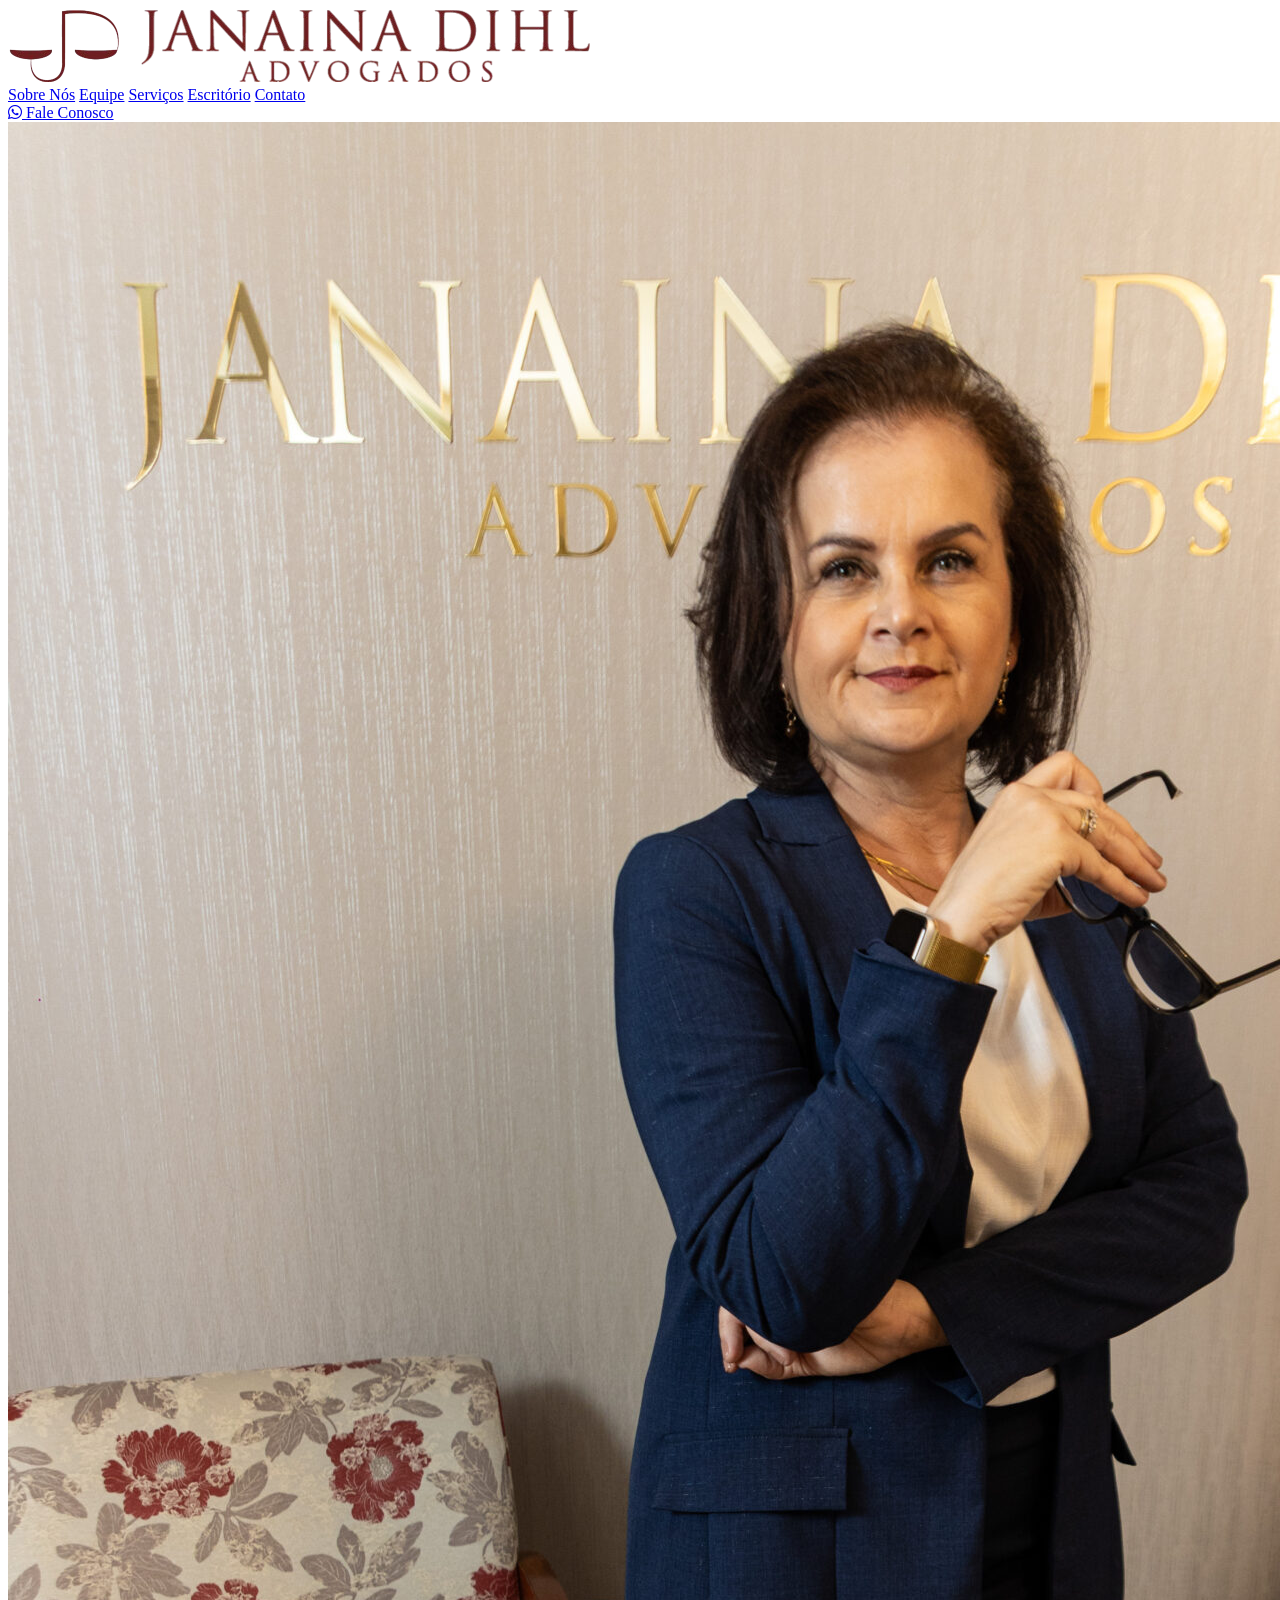
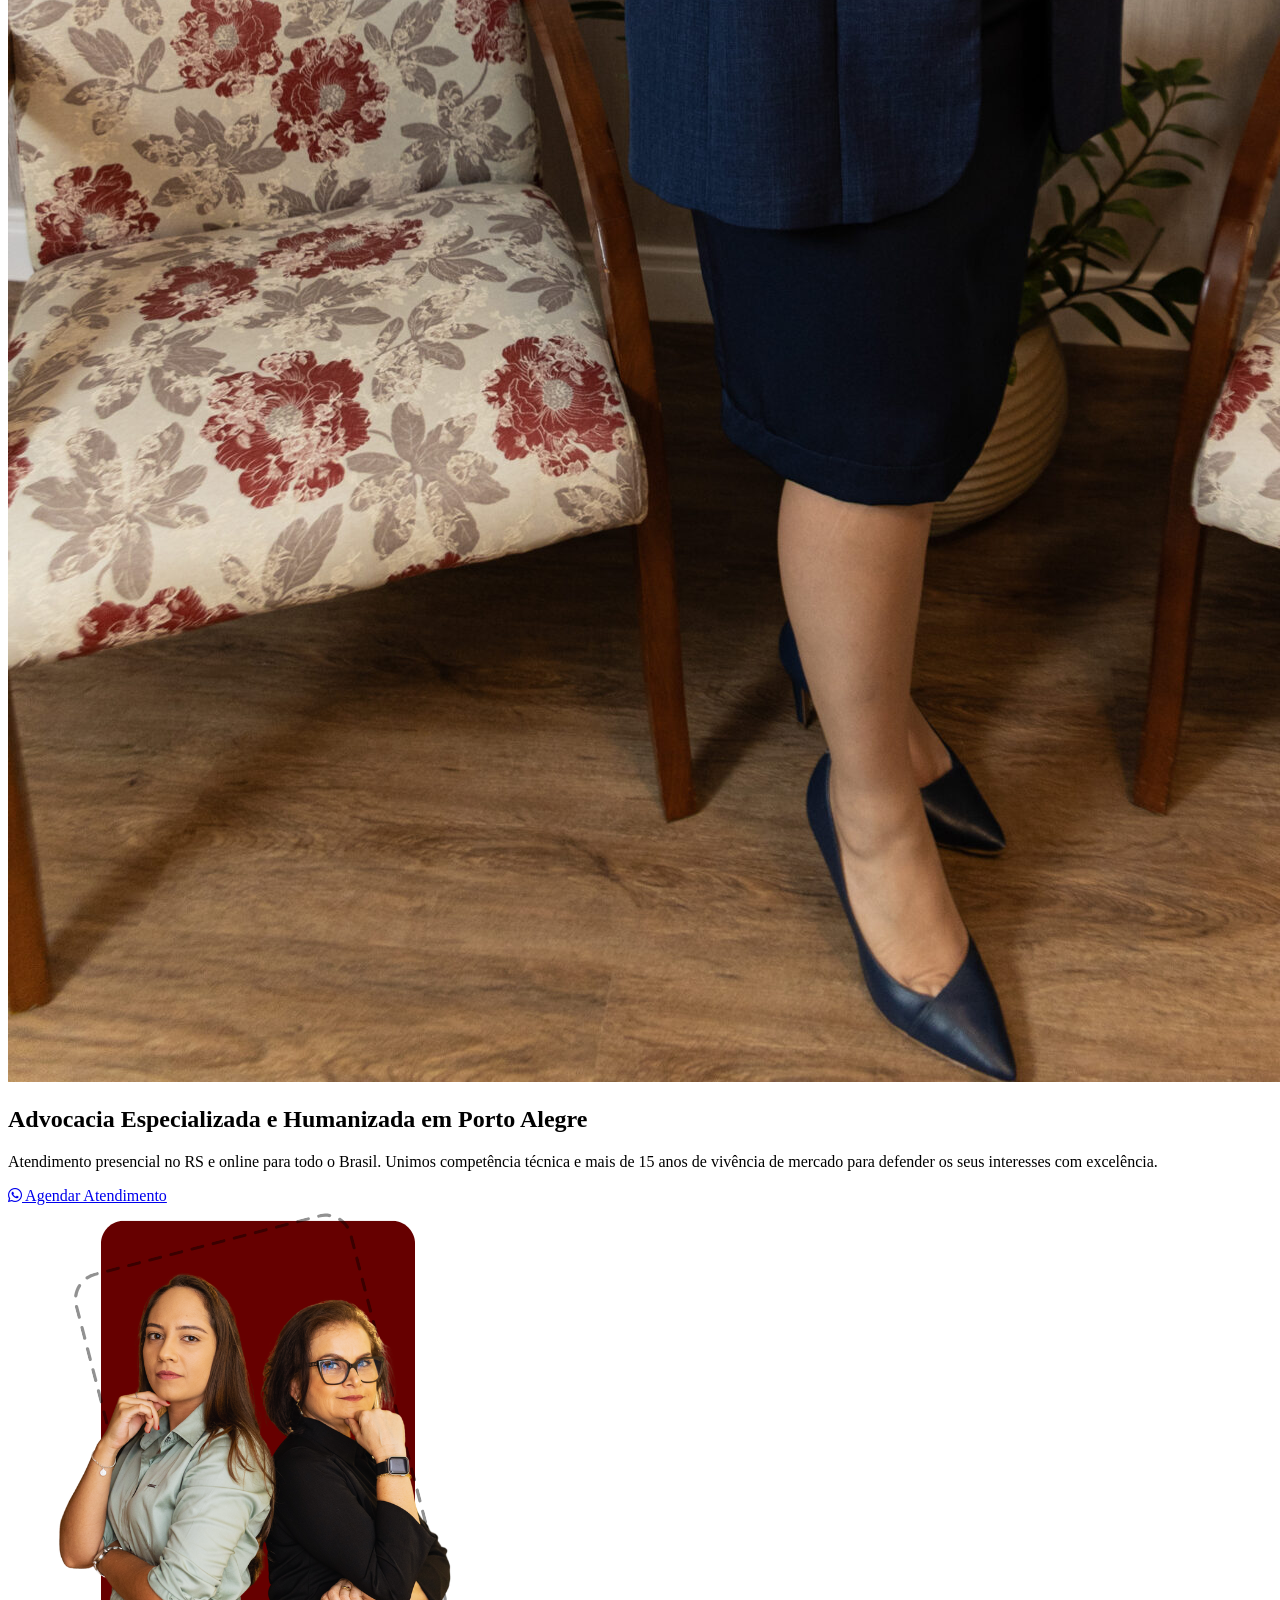
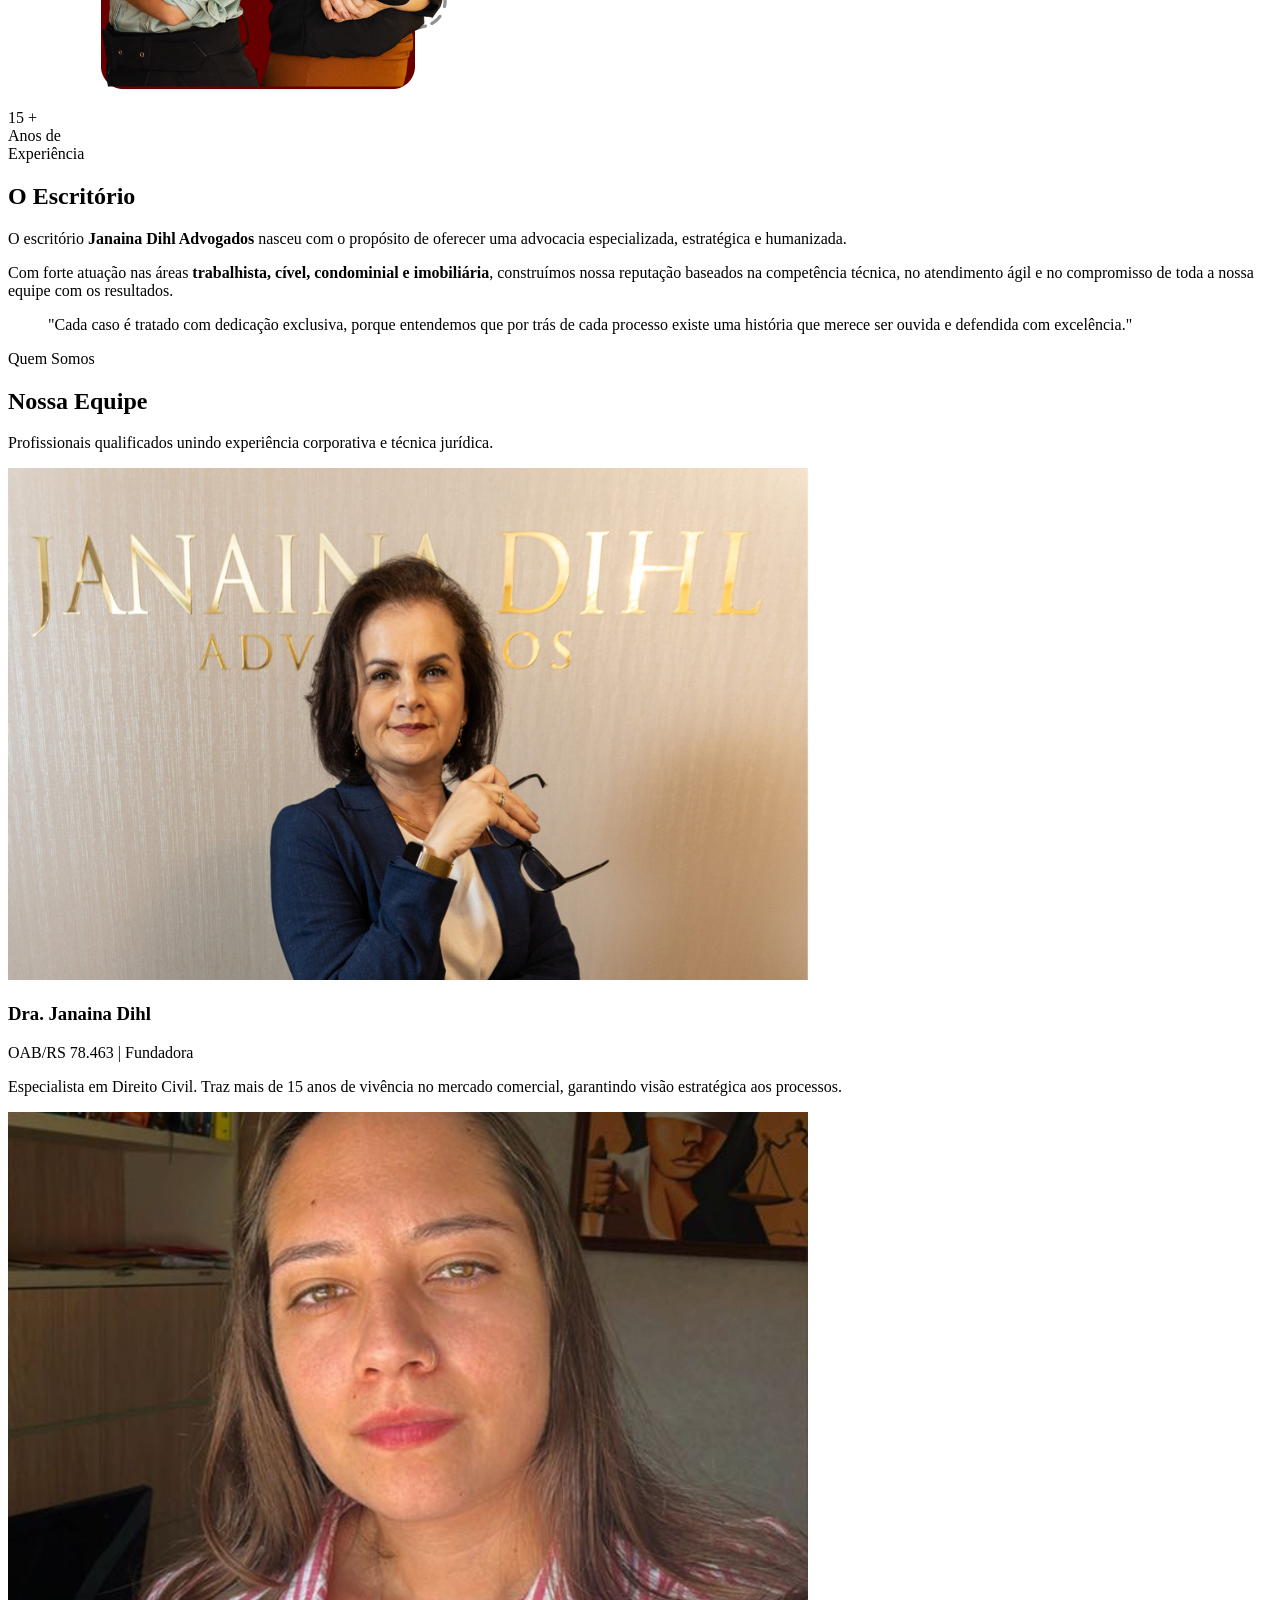
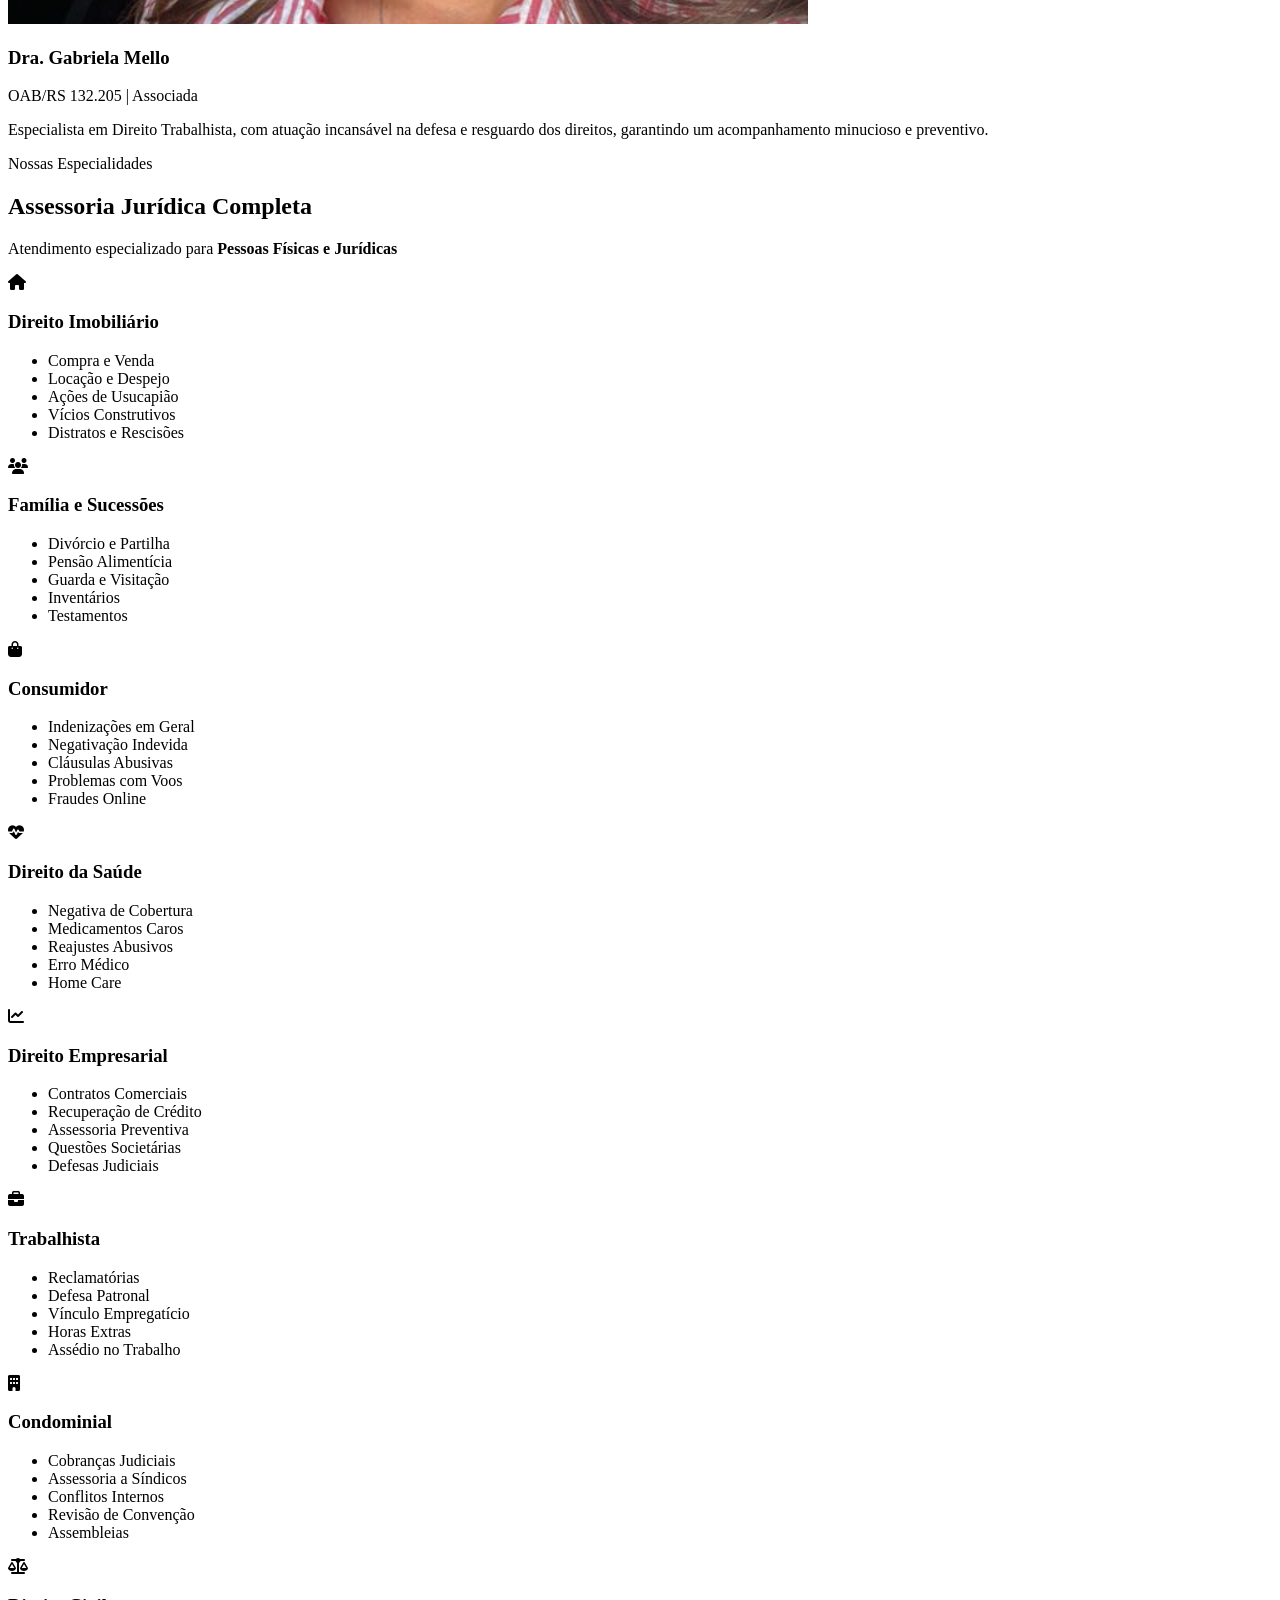
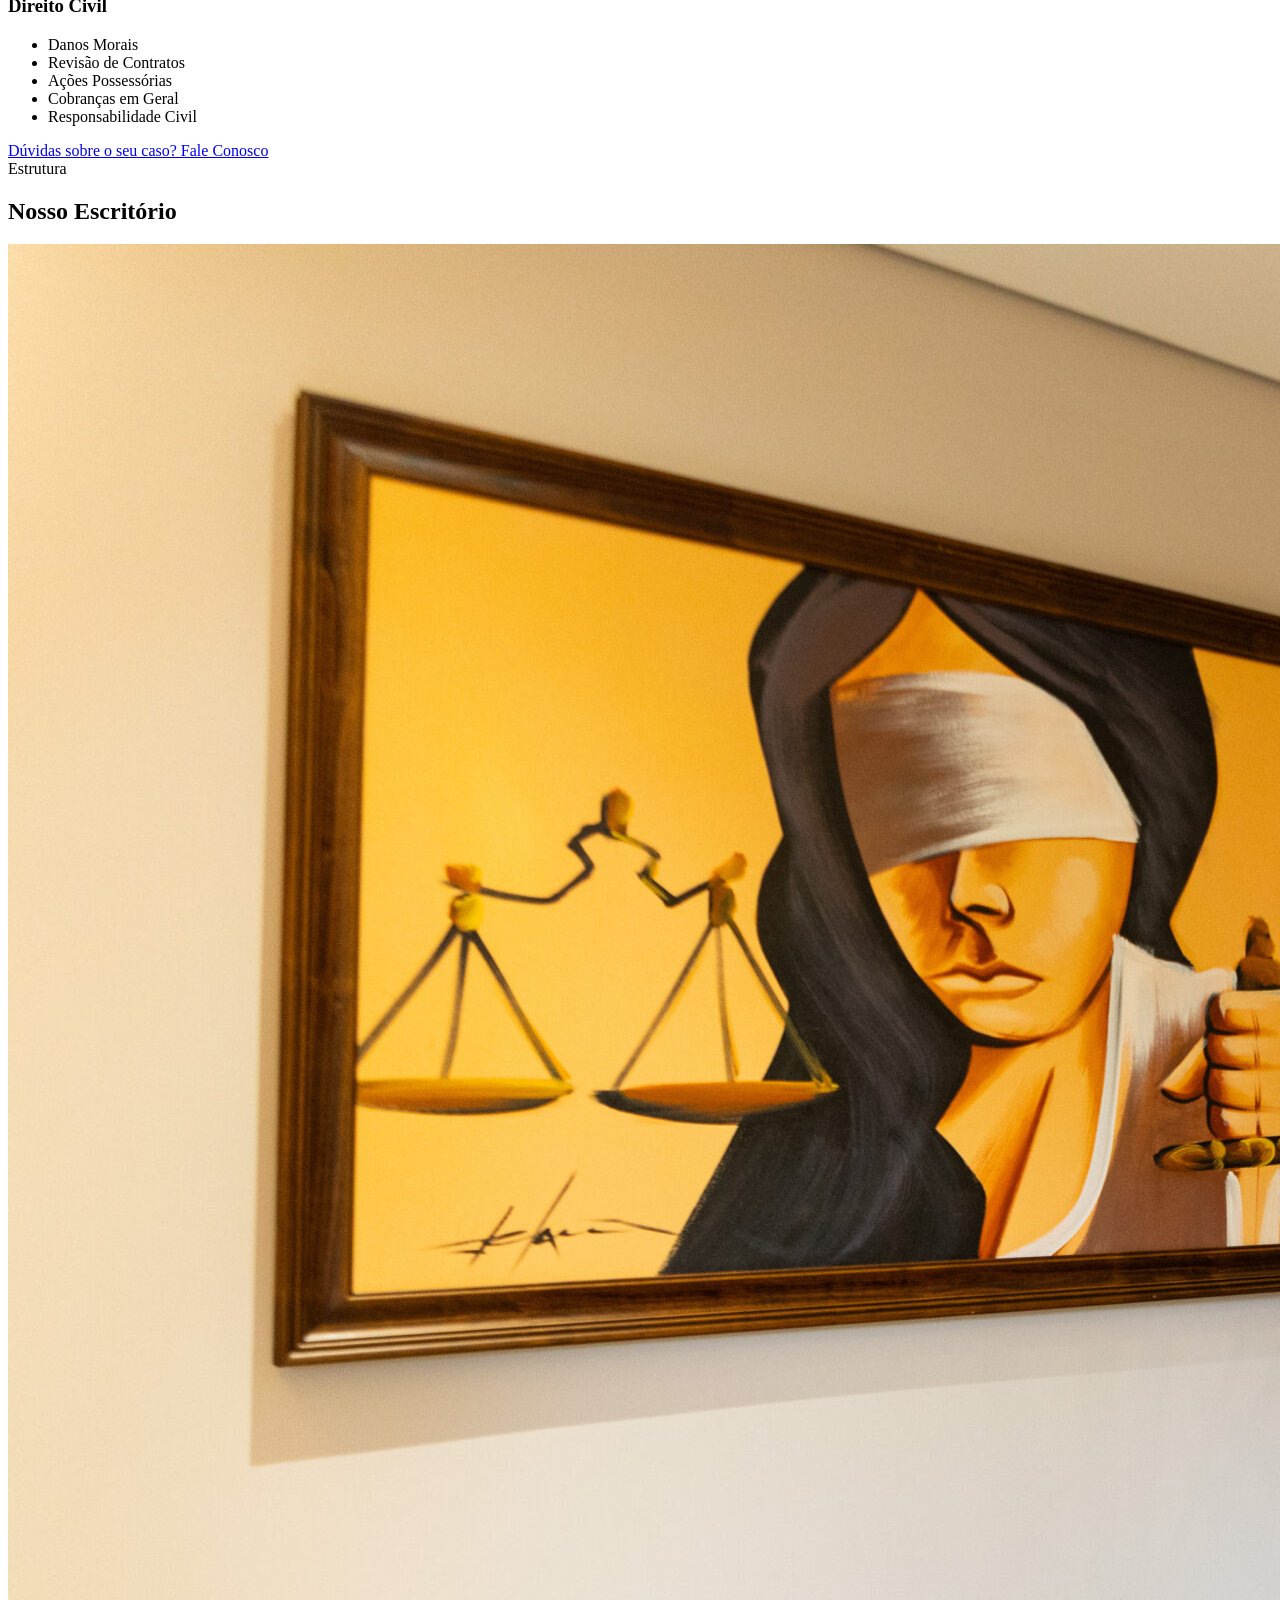
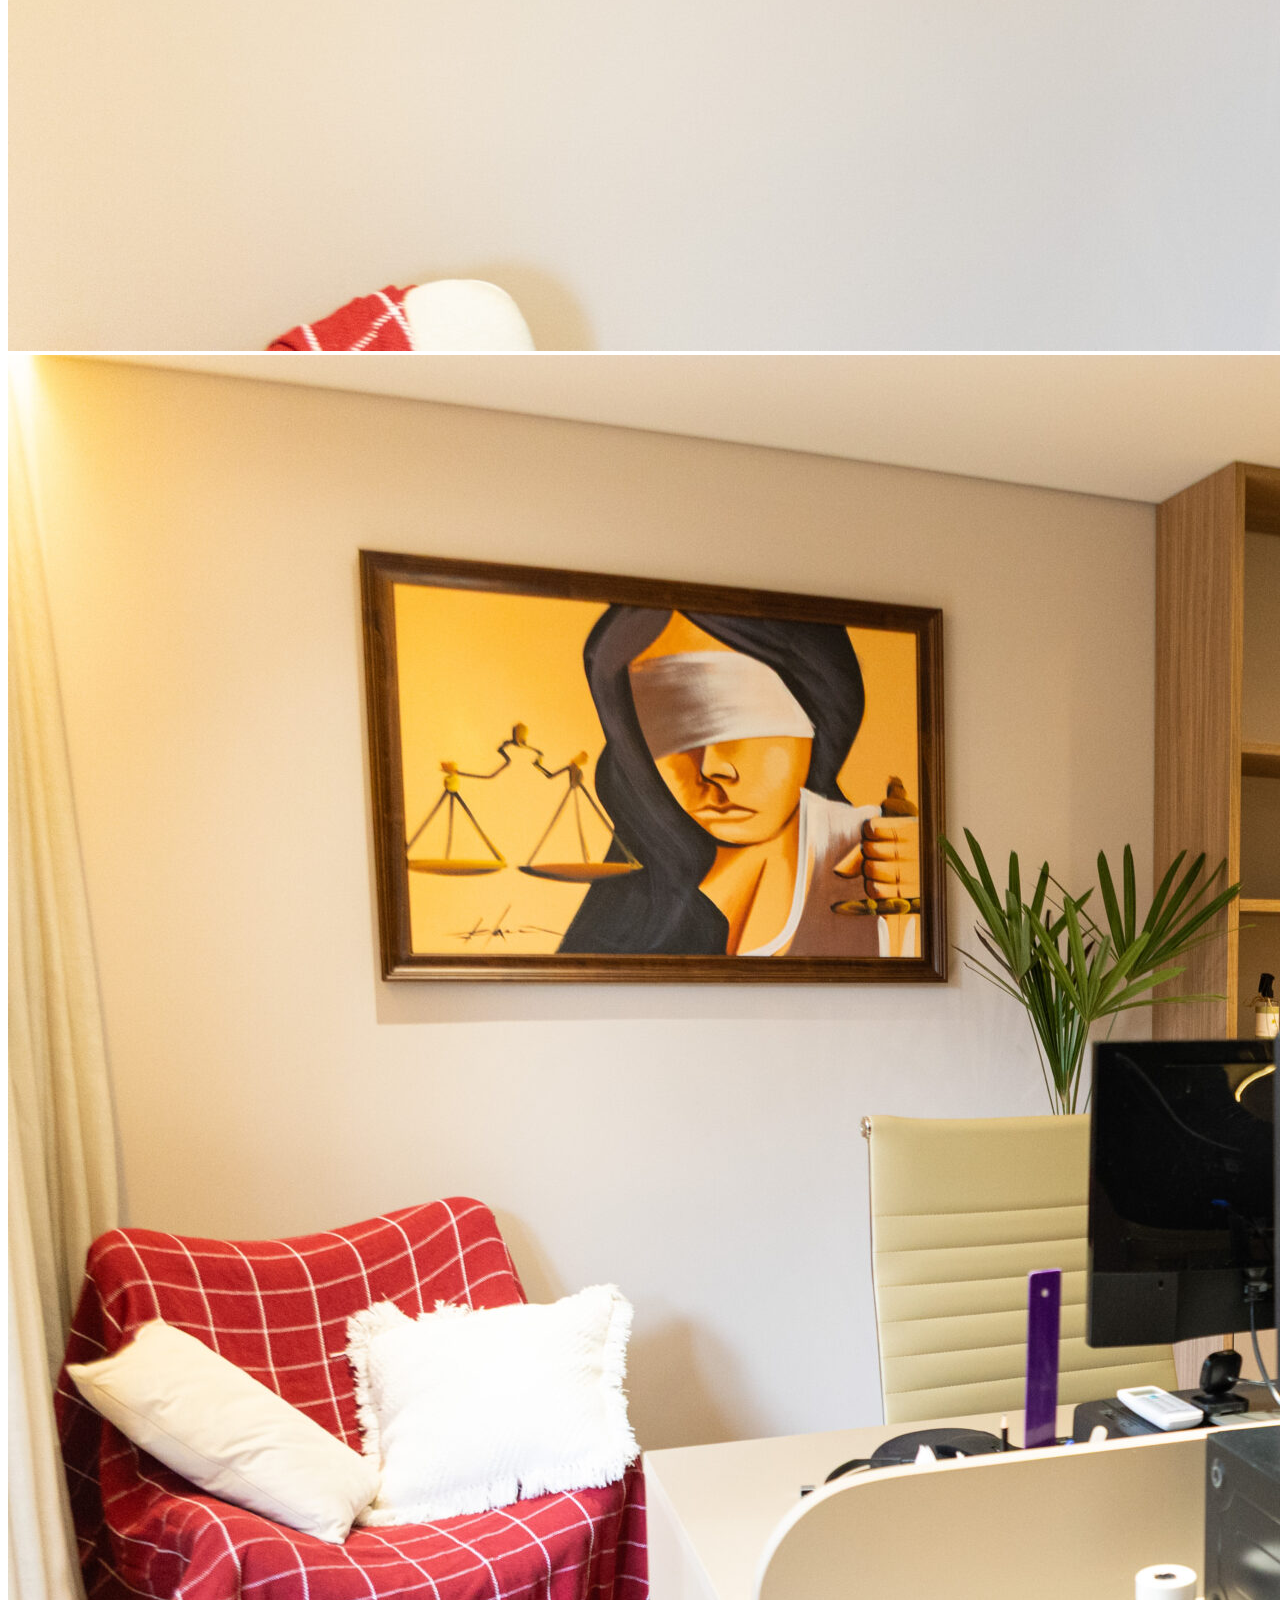
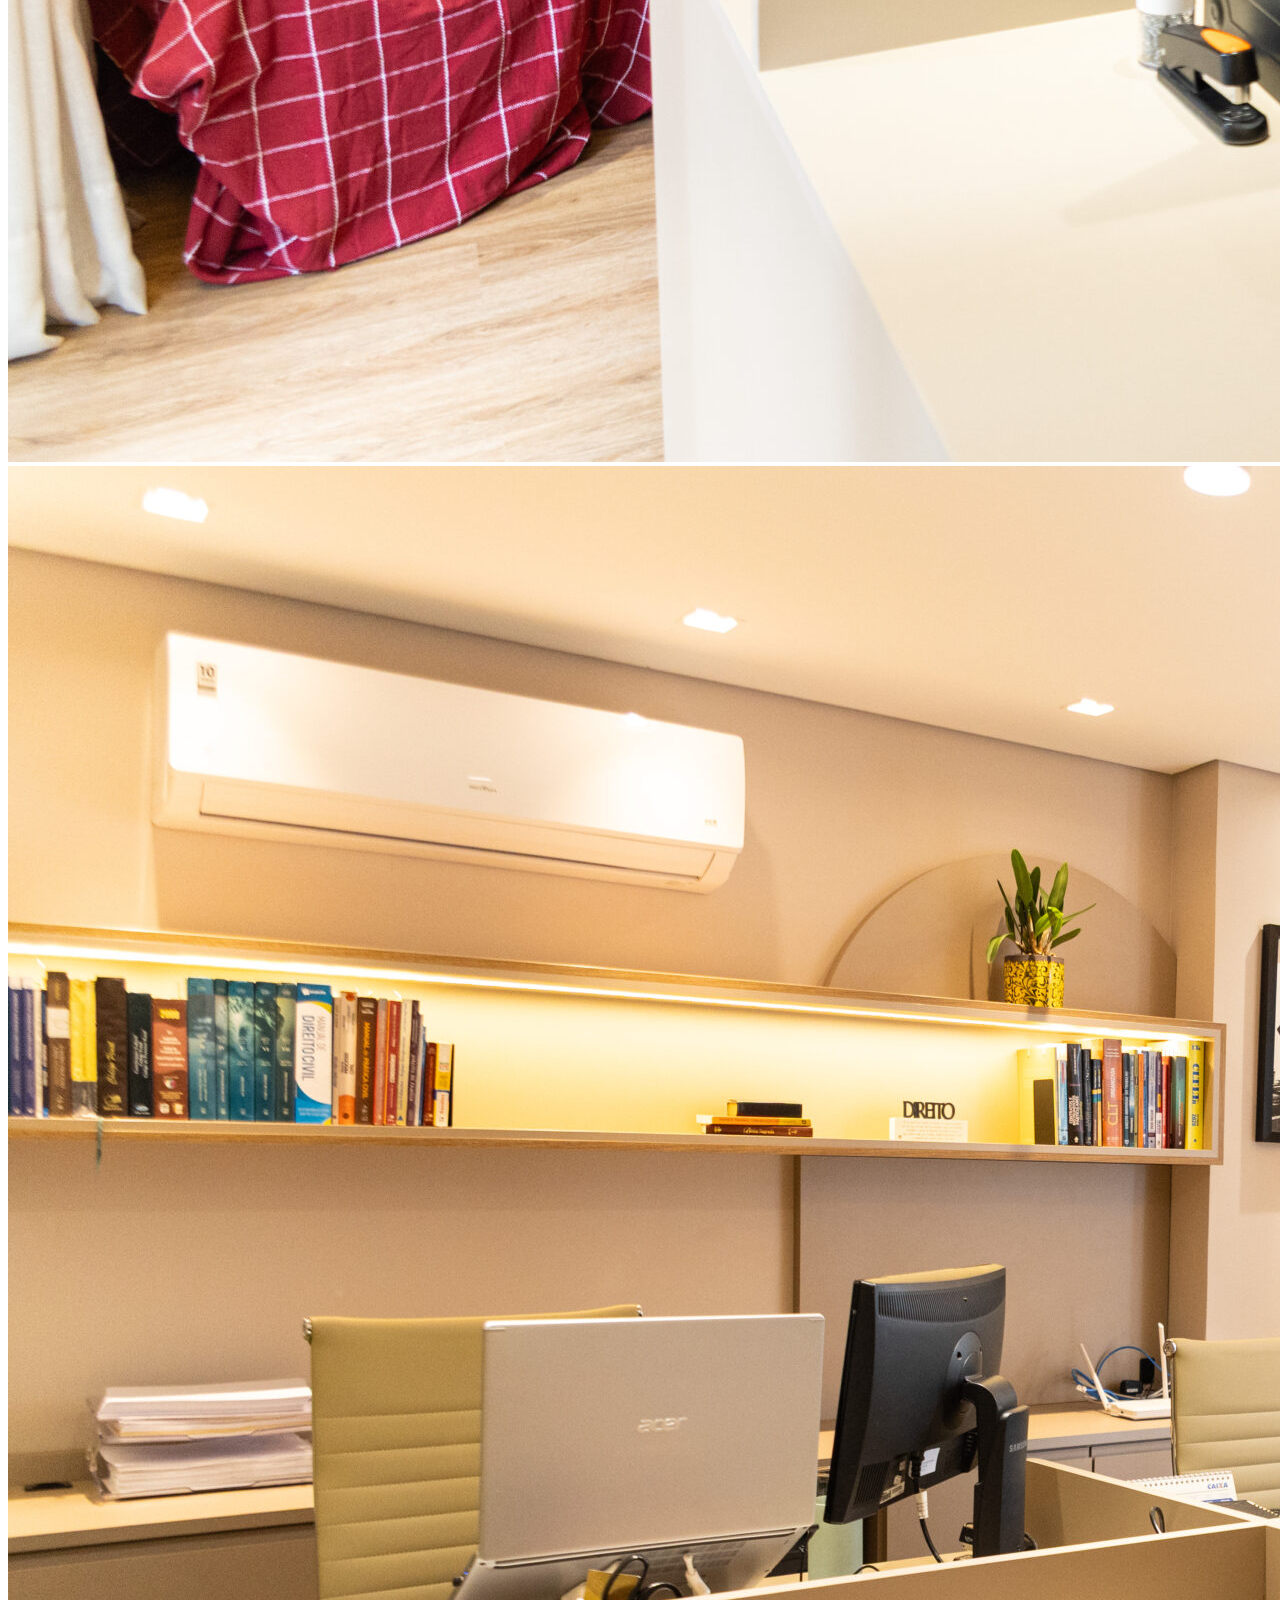
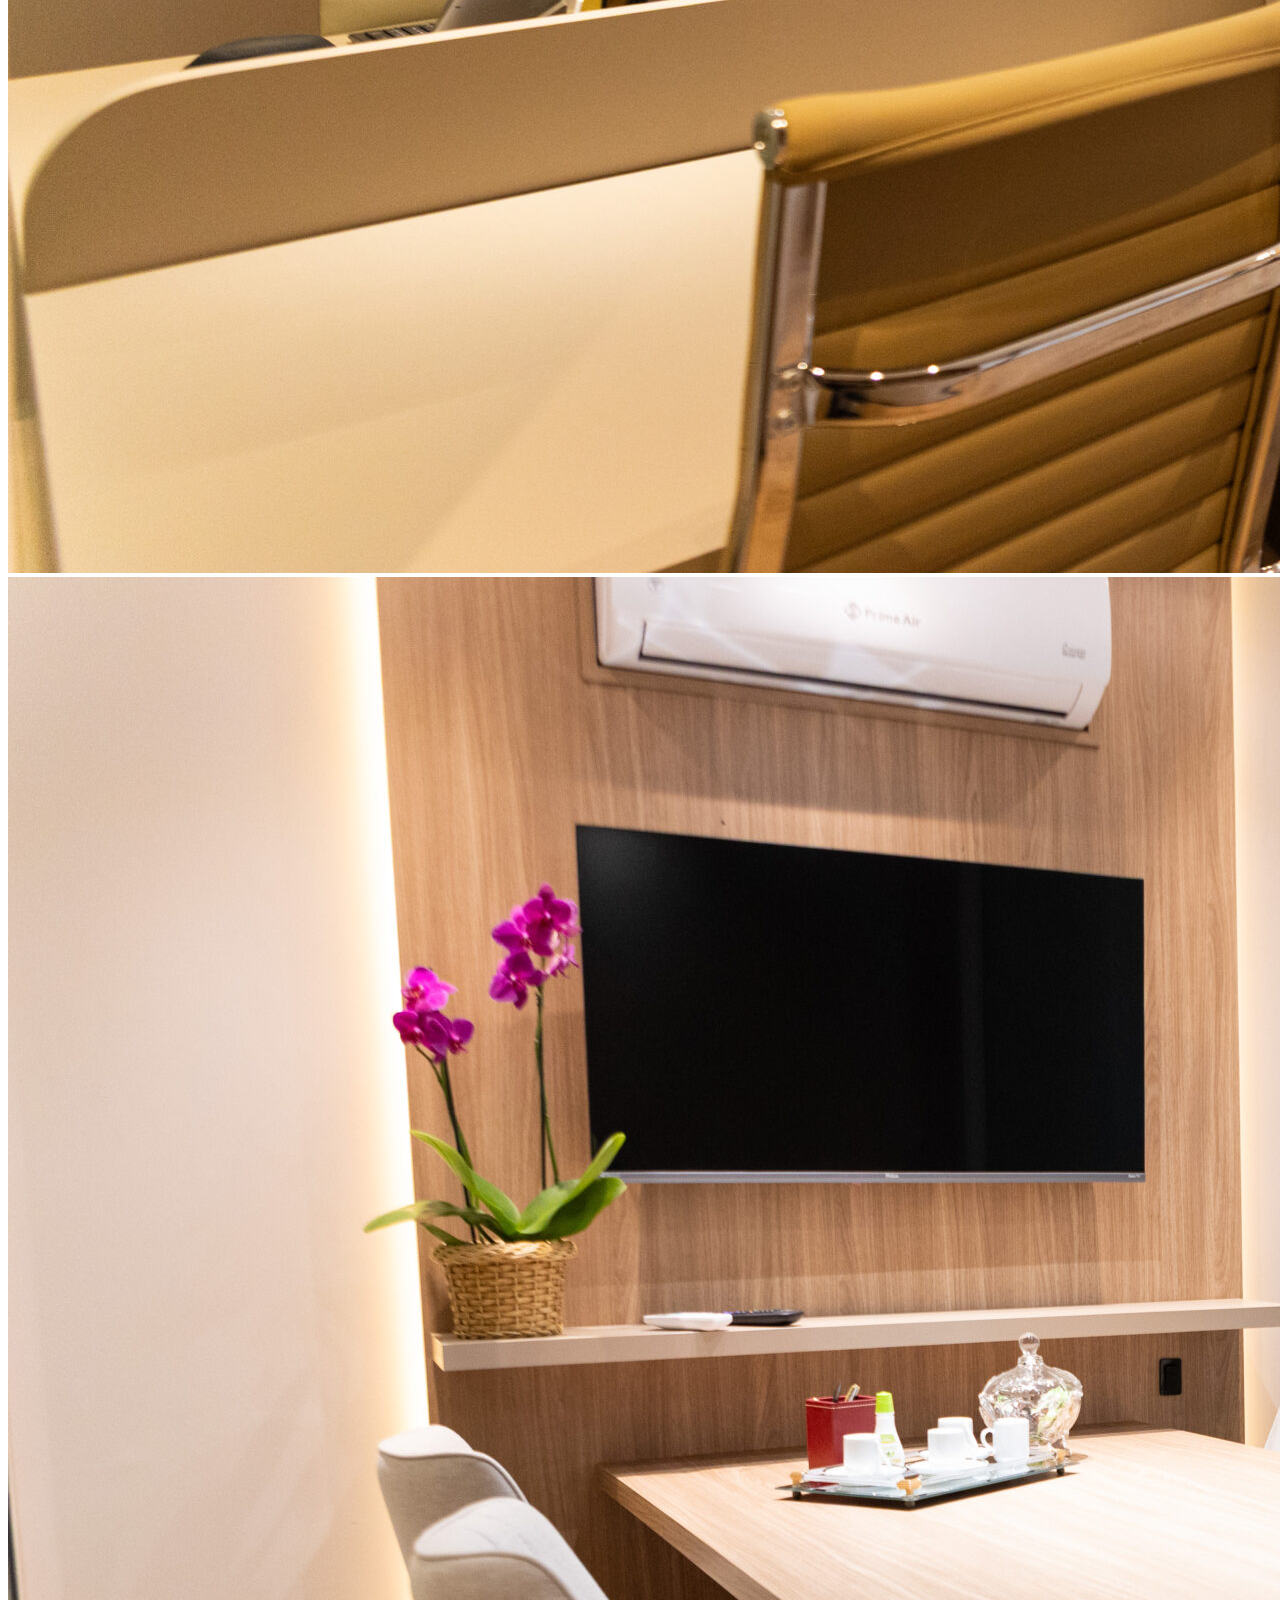
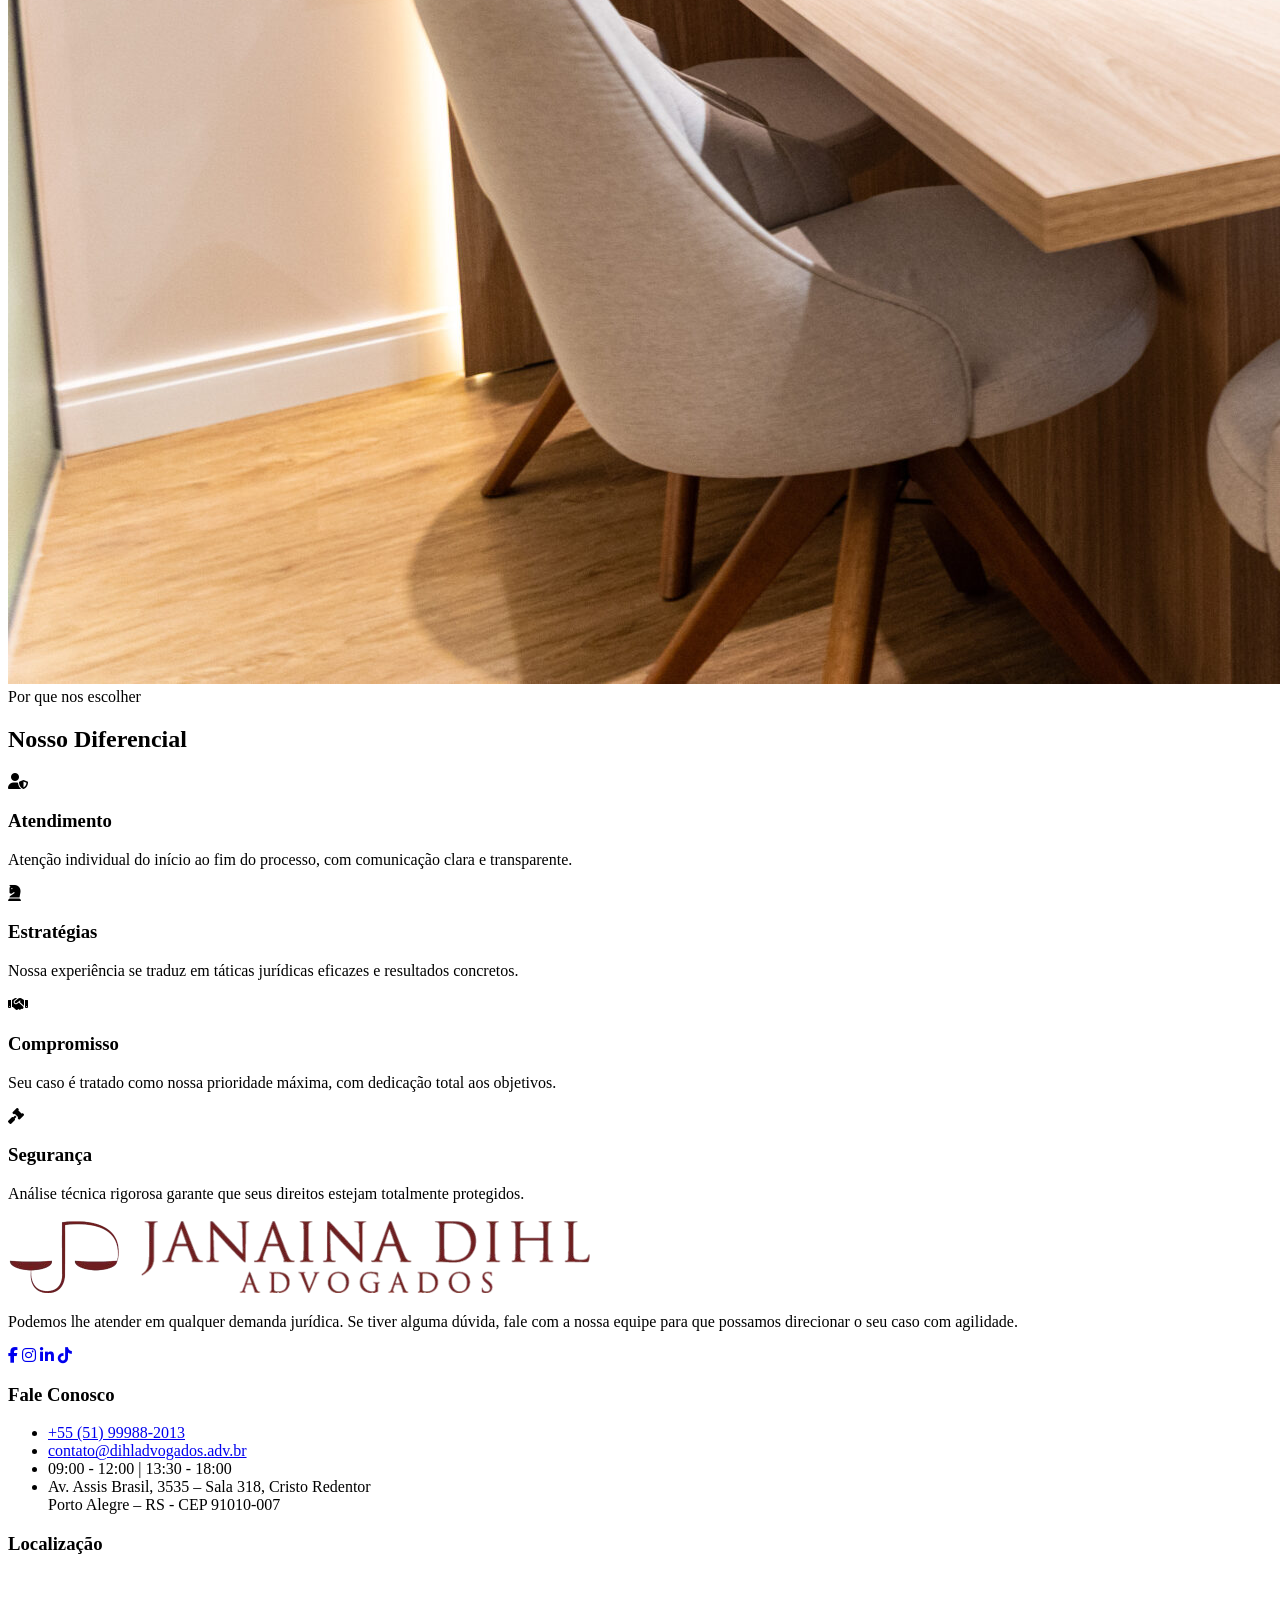
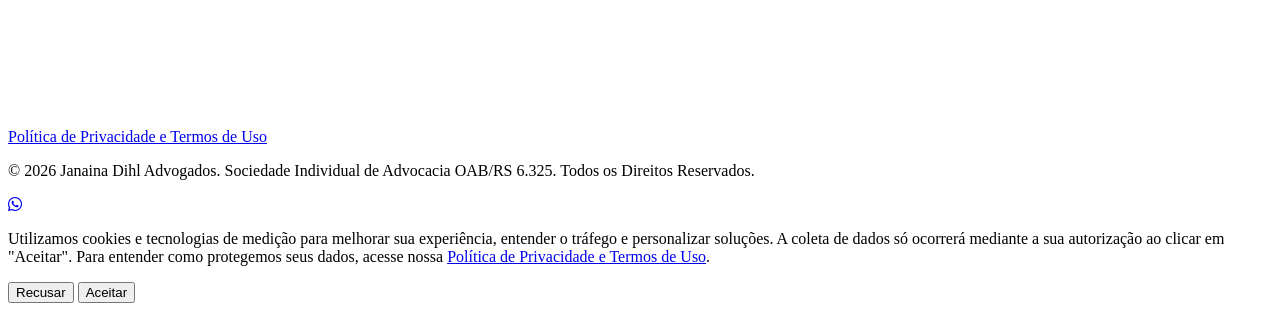
==== commit 8fabf2d4: "Update index.html" ====
--- a/index.html
+++ b/index.html
@@ -124,7 +124,7 @@
         <div class="max-w-7xl mx-auto px-4 sm:px-6 lg:px-8">
             <div class="grid md:grid-cols-2 gap-16 items-center">
                 <div class="order-2 md:order-1 relative">
-                    <img src="img/selo-15-anos-experiencia-advocacia.png" alt="Selo comemorativo destacando mais de 15 anos de experiência em advocacia empresarial e civil" class="w-full max-w-md mx-auto rounded shadow-lg p-1 bg-white lazyload">
+                    <img src="img/selo-15-anos-experiencia-advocacia.png" alt="Selo comemorativo destacando mais de 15 anos de experiência em advocacia empresarial e civil" class="w-full max-w-md mx-auto lazyload">
                     
                     <div class="absolute -bottom-8 -right-4 md:-right-8 bg-brand-primary text-white p-6 rounded-lg shadow-xl z-20 min-w-[140px] border border-brand-accent flex flex-col items-center justify-center">
                         <div class="flex items-baseline justify-center">
@@ -196,29 +196,88 @@
             </div>
             
             <div class="grid md:grid-cols-2 lg:grid-cols-4 gap-6 items-stretch text-left">
+                
+                <div class="p-8 border border-gray-100 rounded shadow-sm hover:shadow-xl hover:border-brand-primary transition duration-300 group flex flex-col h-full text-center">
+                    <div class="w-16 h-16 bg-gray-50 rounded-full flex items-center justify-center mx-auto mb-6 group-hover:bg-brand-primary transition duration-300 shrink-0">
+                        <i class="fas fa-home text-2xl text-brand-primary group-hover:text-white transition"></i>
+                    </div>
+                    <h3 class="text-xl font-bold text-brand-dark mb-4">Direito Imobiliário</h3>
+                    <ul class="text-sm text-gray-600 space-y-2 text-left flex-grow list-disc list-inside marker:text-brand-accent">
+                        <li>Compra e Venda</li>
+                        <li>Locação e Despejo</li>
+                        <li>Ações de Usucapião</li>
+                        <li>Vícios Construtivos</li>
+                        <li>Distratos e Rescisões</li>
+                    </ul>
+                </div>
+
+                <div class="p-8 border border-gray-100 rounded shadow-sm hover:shadow-xl hover:border-brand-primary transition duration-300 group flex flex-col h-full text-center">
+                    <div class="w-16 h-16 bg-gray-50 rounded-full flex items-center justify-center mx-auto mb-6 group-hover:bg-brand-primary transition duration-300 shrink-0">
+                        <i class="fas fa-users text-2xl text-brand-primary group-hover:text-white transition"></i>
+                    </div>
+                    <h3 class="text-xl font-bold text-brand-dark mb-4">Família e Sucessões</h3>
+                    <ul class="text-sm text-gray-600 space-y-2 text-left flex-grow list-disc list-inside marker:text-brand-accent">
+                        <li>Divórcio e Partilha</li>
+                        <li>Pensão Alimentícia</li>
+                        <li>Guarda e Visitação</li>
+                        <li>Inventários</li>
+                        <li>Testamentos</li>
+                    </ul>
+                </div>
+
+                <div class="p-8 border border-gray-100 rounded shadow-sm hover:shadow-xl hover:border-brand-primary transition duration-300 group flex flex-col h-full text-center">
+                    <div class="w-16 h-16 bg-gray-50 rounded-full flex items-center justify-center mx-auto mb-6 group-hover:bg-brand-primary transition duration-300 shrink-0">
+                        <i class="fas fa-shopping-bag text-2xl text-brand-primary group-hover:text-white transition"></i>
+                    </div>
+                    <h3 class="text-xl font-bold text-brand-dark mb-4">Consumidor</h3>
+                    <ul class="text-sm text-gray-600 space-y-2 text-left flex-grow list-disc list-inside marker:text-brand-accent">
+                        <li>Indenizações em Geral</li>
+                        <li>Negativação Indevida</li>
+                        <li>Cláusulas Abusivas</li>
+                        <li>Problemas com Voos</li>
+                        <li>Fraudes Online</li>
+                    </ul>
+                </div>
+
+                <div class="p-8 border border-gray-100 rounded shadow-sm hover:shadow-xl hover:border-brand-primary transition duration-300 group flex flex-col h-full text-center">
+                    <div class="w-16 h-16 bg-gray-50 rounded-full flex items-center justify-center mx-auto mb-6 group-hover:bg-brand-primary transition duration-300 shrink-0">
+                        <i class="fas fa-heartbeat text-2xl text-brand-primary group-hover:text-white transition"></i>
+                    </div>
+                    <h3 class="text-xl font-bold text-brand-dark mb-4">Direito da Saúde</h3>
+                    <ul class="text-sm text-gray-600 space-y-2 text-left flex-grow list-disc list-inside marker:text-brand-accent">
+                        <li>Negativa de Cobertura</li>
+                        <li>Medicamentos Caros</li>
+                        <li>Reajustes Abusivos</li>
+                        <li>Erro Médico</li>
+                        <li>Home Care</li>
+                    </ul>
+                </div>
+
+                <div class="p-8 border border-gray-100 rounded shadow-sm hover:shadow-xl hover:border-brand-primary transition duration-300 group flex flex-col h-full text-center">
+                    <div class="w-16 h-16 bg-gray-50 rounded-full flex items-center justify-center mx-auto mb-6 group-hover:bg-brand-primary transition duration-300 shrink-0">
+                        <i class="fas fa-chart-line text-2xl text-brand-primary group-hover:text-white transition"></i>
+                    </div>
+                    <h3 class="text-xl font-bold text-brand-dark mb-4">Direito Empresarial</h3>
+                    <ul class="text-sm text-gray-600 space-y-2 text-left flex-grow list-disc list-inside marker:text-brand-accent">
+                        <li>Contratos Comerciais</li>
+                        <li>Recuperação de Crédito</li>
+                        <li>Assessoria Preventiva</li>
+                        <li>Questões Societárias</li>
+                        <li>Defesas Judiciais</li>
+                    </ul>
+                </div>
+
                 <div class="p-8 border border-gray-100 rounded shadow-sm hover:shadow-xl hover:border-brand-primary transition duration-300 group flex flex-col h-full text-center">
                     <div class="w-16 h-16 bg-gray-50 rounded-full flex items-center justify-center mx-auto mb-6 group-hover:bg-brand-primary transition duration-300 shrink-0">
                         <i class="fas fa-briefcase text-2xl text-brand-primary group-hover:text-white transition"></i>
                     </div>
-                    <h3 class="text-xl font-bold text-brand-dark mb-4">Direito Trabalhista</h3>
-                    <ul class="text-sm text-gray-600 space-y-2 text-left flex-grow list-disc list-inside marker:text-brand-accent">
-                        <li>Verbas rescisórias</li>
-                        <li>Horas extras</li>
-                        <li>Assédio moral</li>
-                        <li>Assessoria ao Empregador</li>
-                    </ul>
-                </div>
-
-                <div class="p-8 border border-gray-100 rounded shadow-sm hover:shadow-xl hover:border-brand-primary transition duration-300 group flex flex-col h-full text-center">
-                    <div class="w-16 h-16 bg-gray-50 rounded-full flex items-center justify-center mx-auto mb-6 group-hover:bg-brand-primary transition duration-300 shrink-0">
-                        <i class="fas fa-home text-2xl text-brand-primary group-hover:text-white transition"></i>
-                    </div>
-                    <h3 class="text-xl font-bold text-brand-dark mb-4">Direito Imobiliário</h3>
-                    <ul class="text-sm text-gray-600 space-y-2 text-left flex-grow list-disc list-inside marker:text-brand-accent">
-                        <li>Compra e venda</li>
-                        <li>Locação e Despejo</li>
-                        <li>Vícios construtivos</li>
-                        <li>Usucapião</li>
+                    <h3 class="text-xl font-bold text-brand-dark mb-4">Trabalhista</h3>
+                    <ul class="text-sm text-gray-600 space-y-2 text-left flex-grow list-disc list-inside marker:text-brand-accent">
+                        <li>Reclamatórias</li>
+                        <li>Defesa Patronal</li>
+                        <li>Vínculo Empregatício</li>
+                        <li>Horas Extras</li>
+                        <li>Assédio no Trabalho</li>
                     </ul>
                 </div>
 
@@ -226,12 +285,13 @@
                     <div class="w-16 h-16 bg-gray-50 rounded-full flex items-center justify-center mx-auto mb-6 group-hover:bg-brand-primary transition duration-300 shrink-0">
                         <i class="fas fa-building text-2xl text-brand-primary group-hover:text-white transition"></i>
                     </div>
-                    <h3 class="text-xl font-bold text-brand-dark mb-4">Direito Condominial</h3>
-                    <ul class="text-sm text-gray-600 space-y-2 text-left flex-grow list-disc list-inside marker:text-brand-accent">
-                        <li>Inadimplência</li>
-                        <li>Conflitos vizinhos</li>
+                    <h3 class="text-xl font-bold text-brand-dark mb-4">Condominial</h3>
+                    <ul class="text-sm text-gray-600 space-y-2 text-left flex-grow list-disc list-inside marker:text-brand-accent">
+                        <li>Cobranças Judiciais</li>
+                        <li>Assessoria a Síndicos</li>
+                        <li>Conflitos Internos</li>
+                        <li>Revisão de Convenção</li>
                         <li>Assembleias</li>
-                        <li>Assessoria a Síndicos</li>
                     </ul>
                 </div>
 
@@ -241,12 +301,14 @@
                     </div>
                     <h3 class="text-xl font-bold text-brand-dark mb-4">Direito Civil</h3>
                     <ul class="text-sm text-gray-600 space-y-2 text-left flex-grow list-disc list-inside marker:text-brand-accent">
-                        <li>Indenizações</li>
-                        <li>Contratos</li>
-                        <li>Responsabilidade civil</li>
-                        <li>Inventários</li>
-                    </ul>
-                </div>
+                        <li>Danos Morais</li>
+                        <li>Revisão de Contratos</li>
+                        <li>Ações Possessórias</li>
+                        <li>Cobranças em Geral</li>
+                        <li>Responsabilidade Civil</li>
+                    </ul>
+                </div>
+
             </div>
             
             <div class="text-center mt-12">
@@ -492,4 +554,3 @@
     </script>
 </body>
 </html>
-
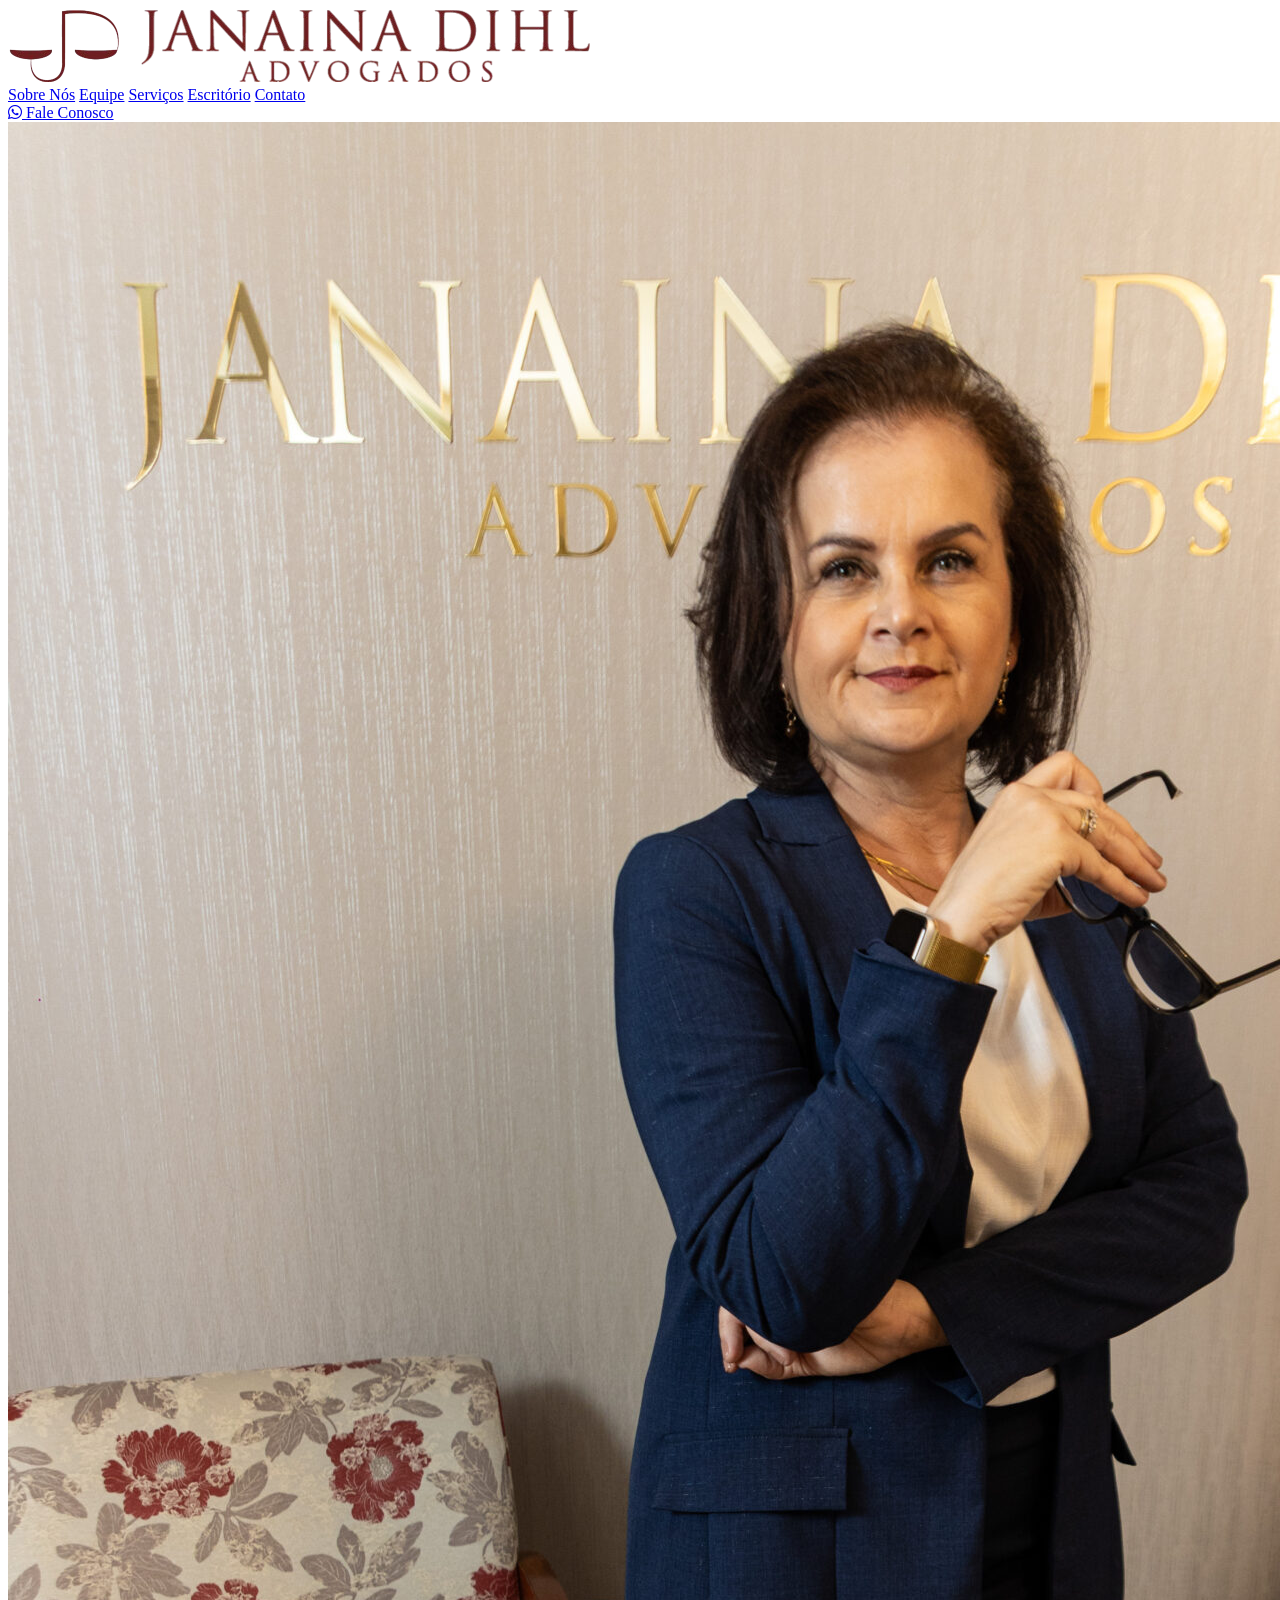
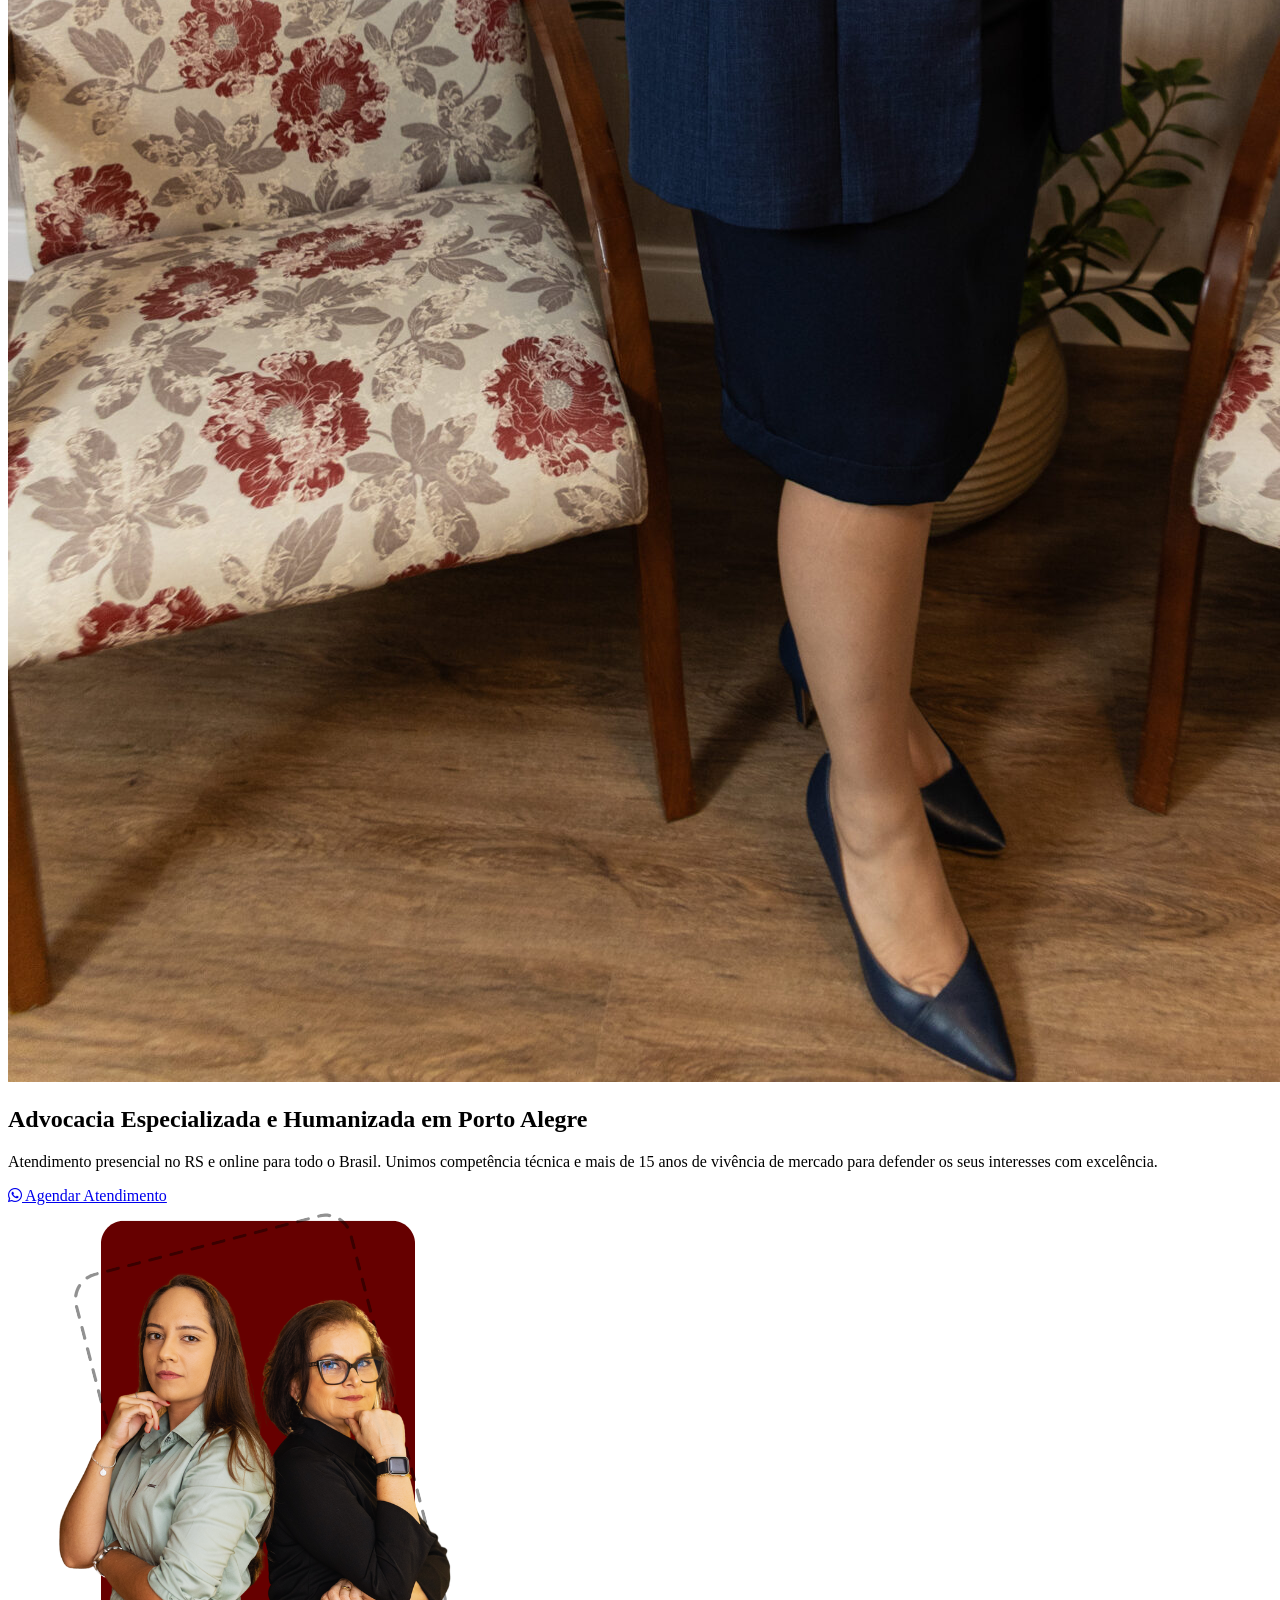
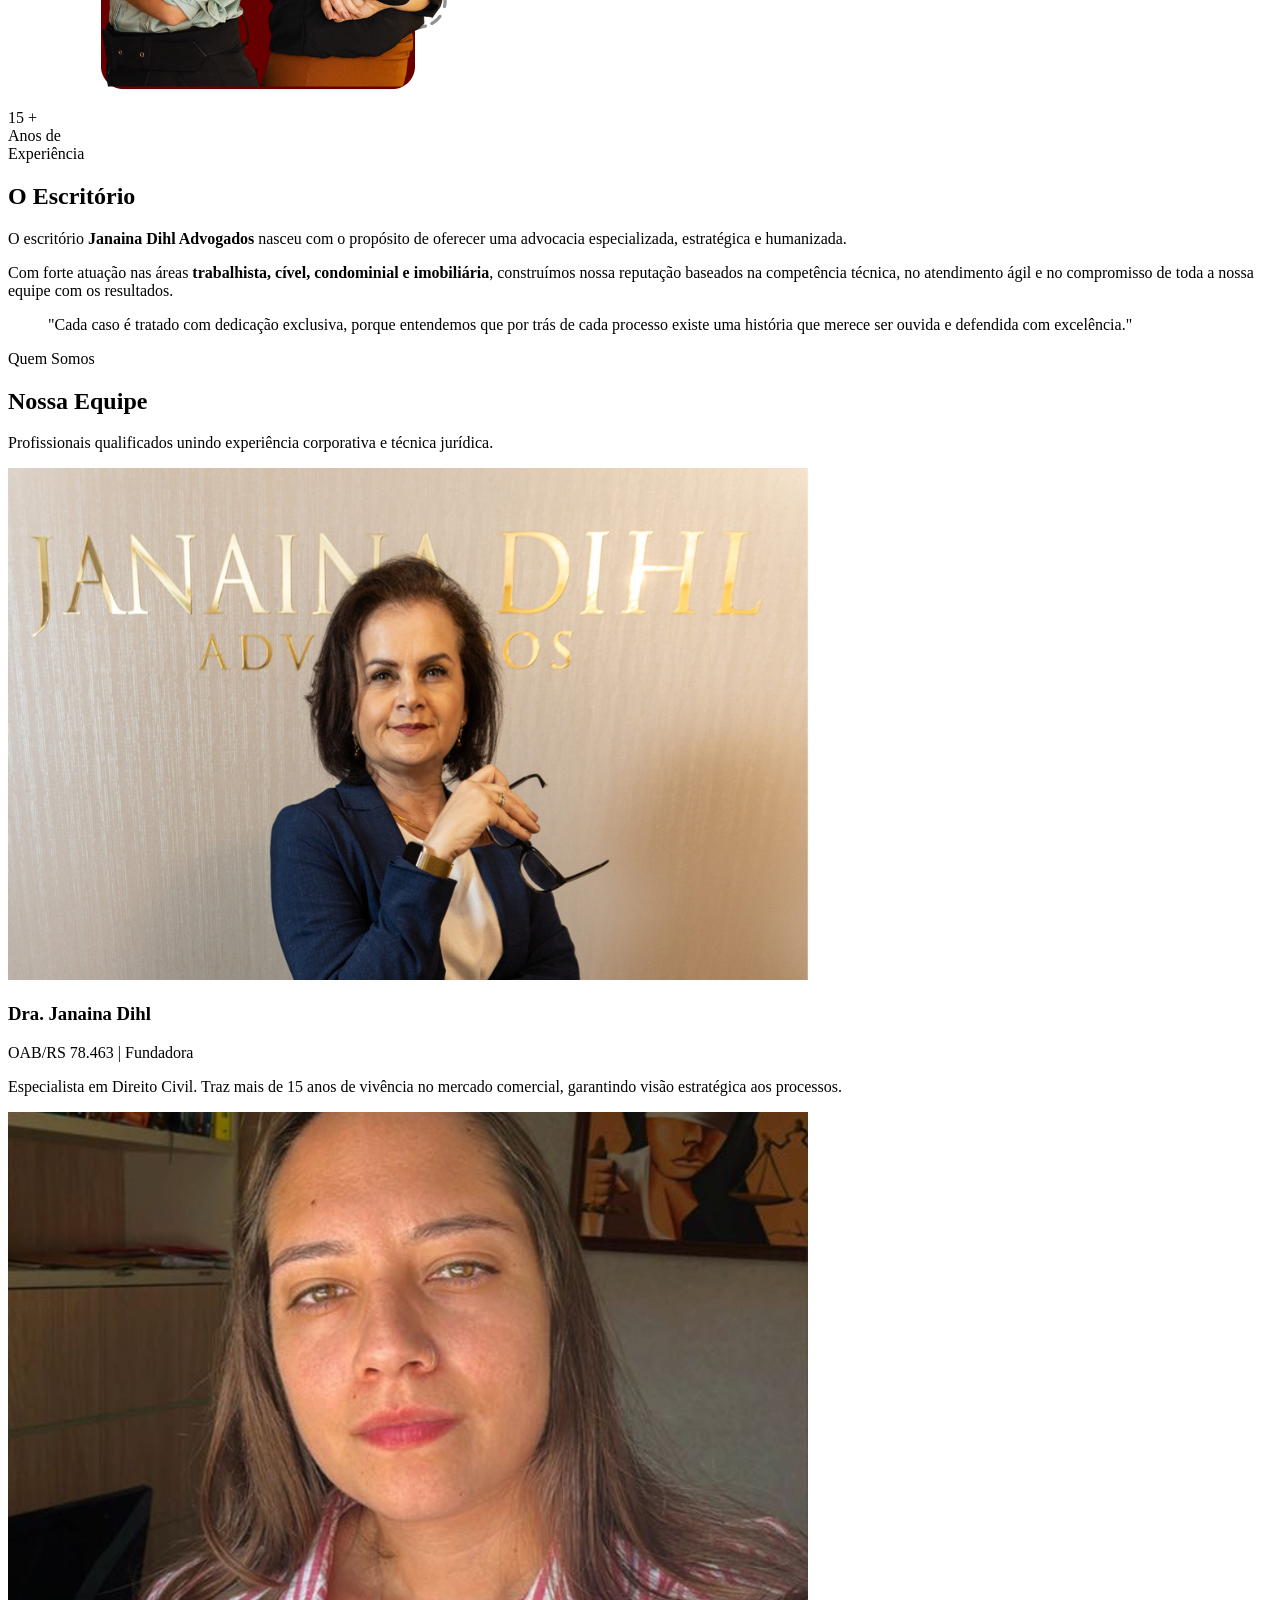
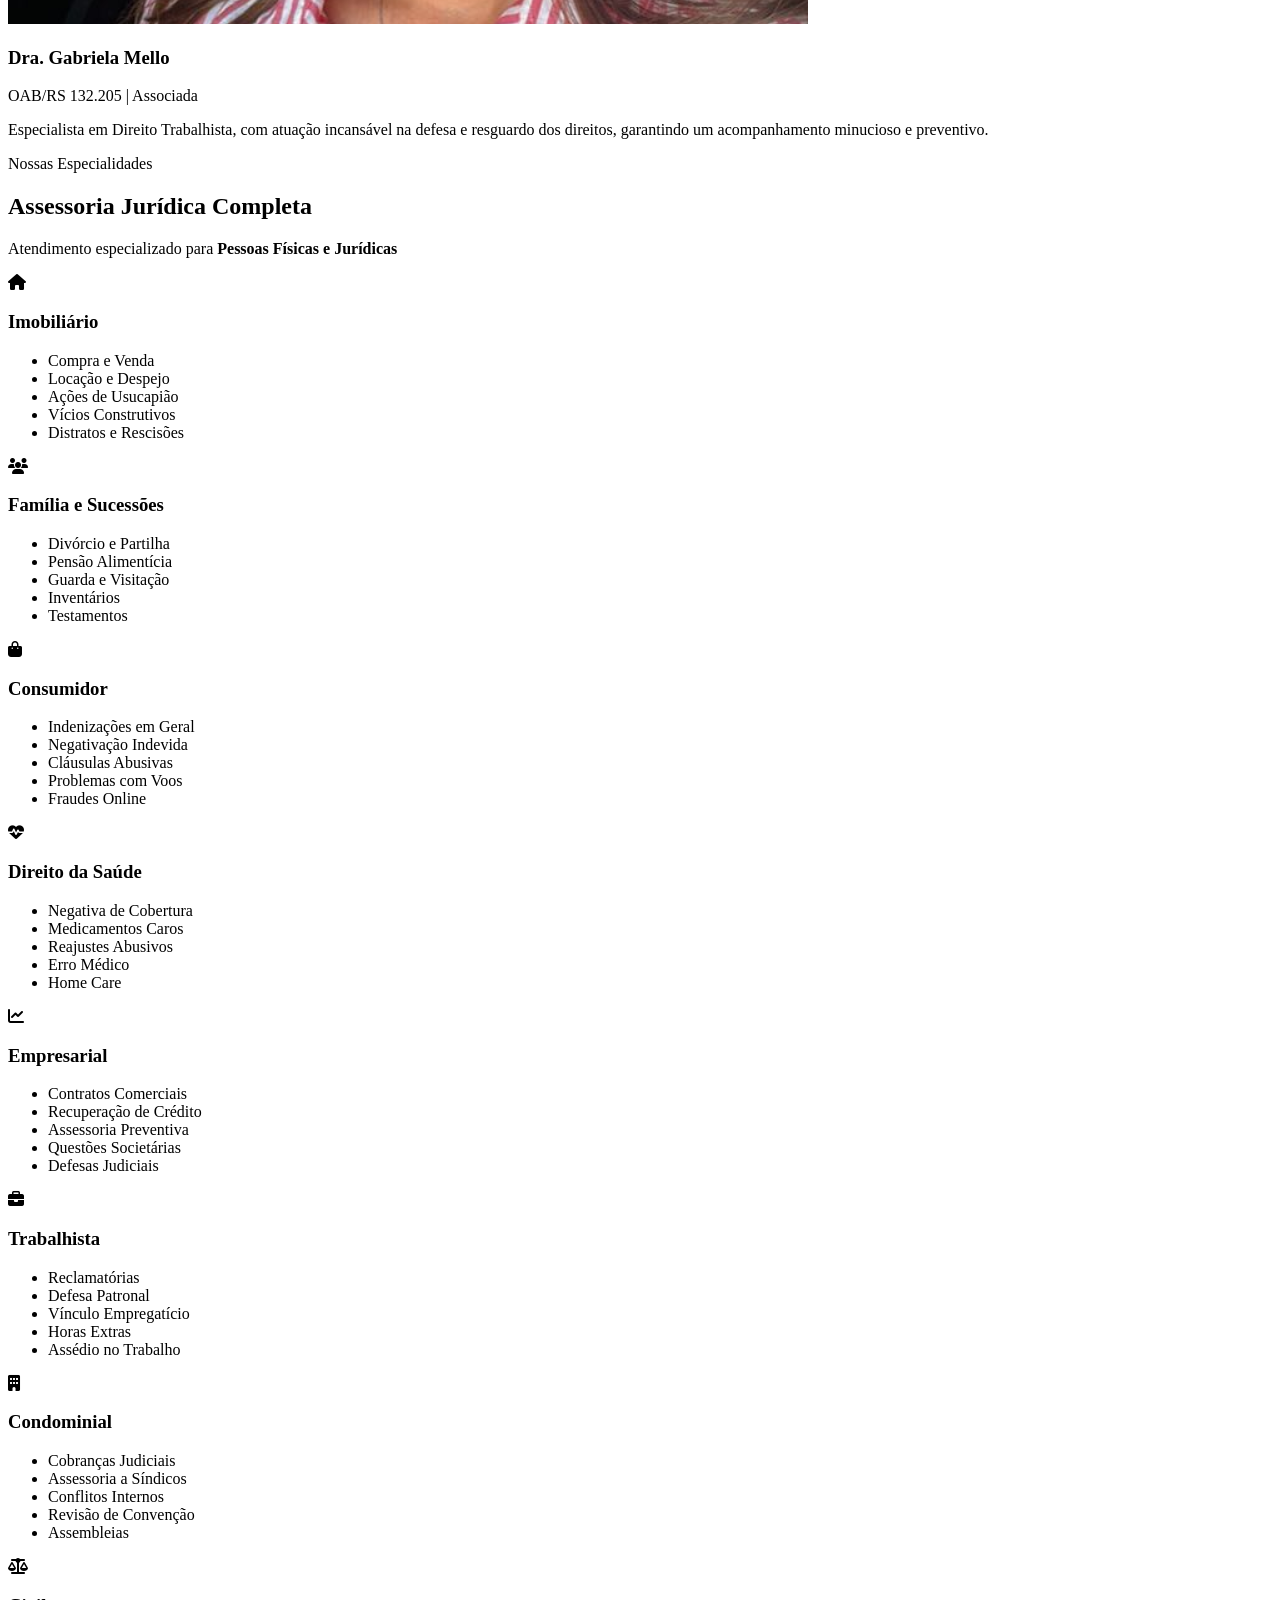
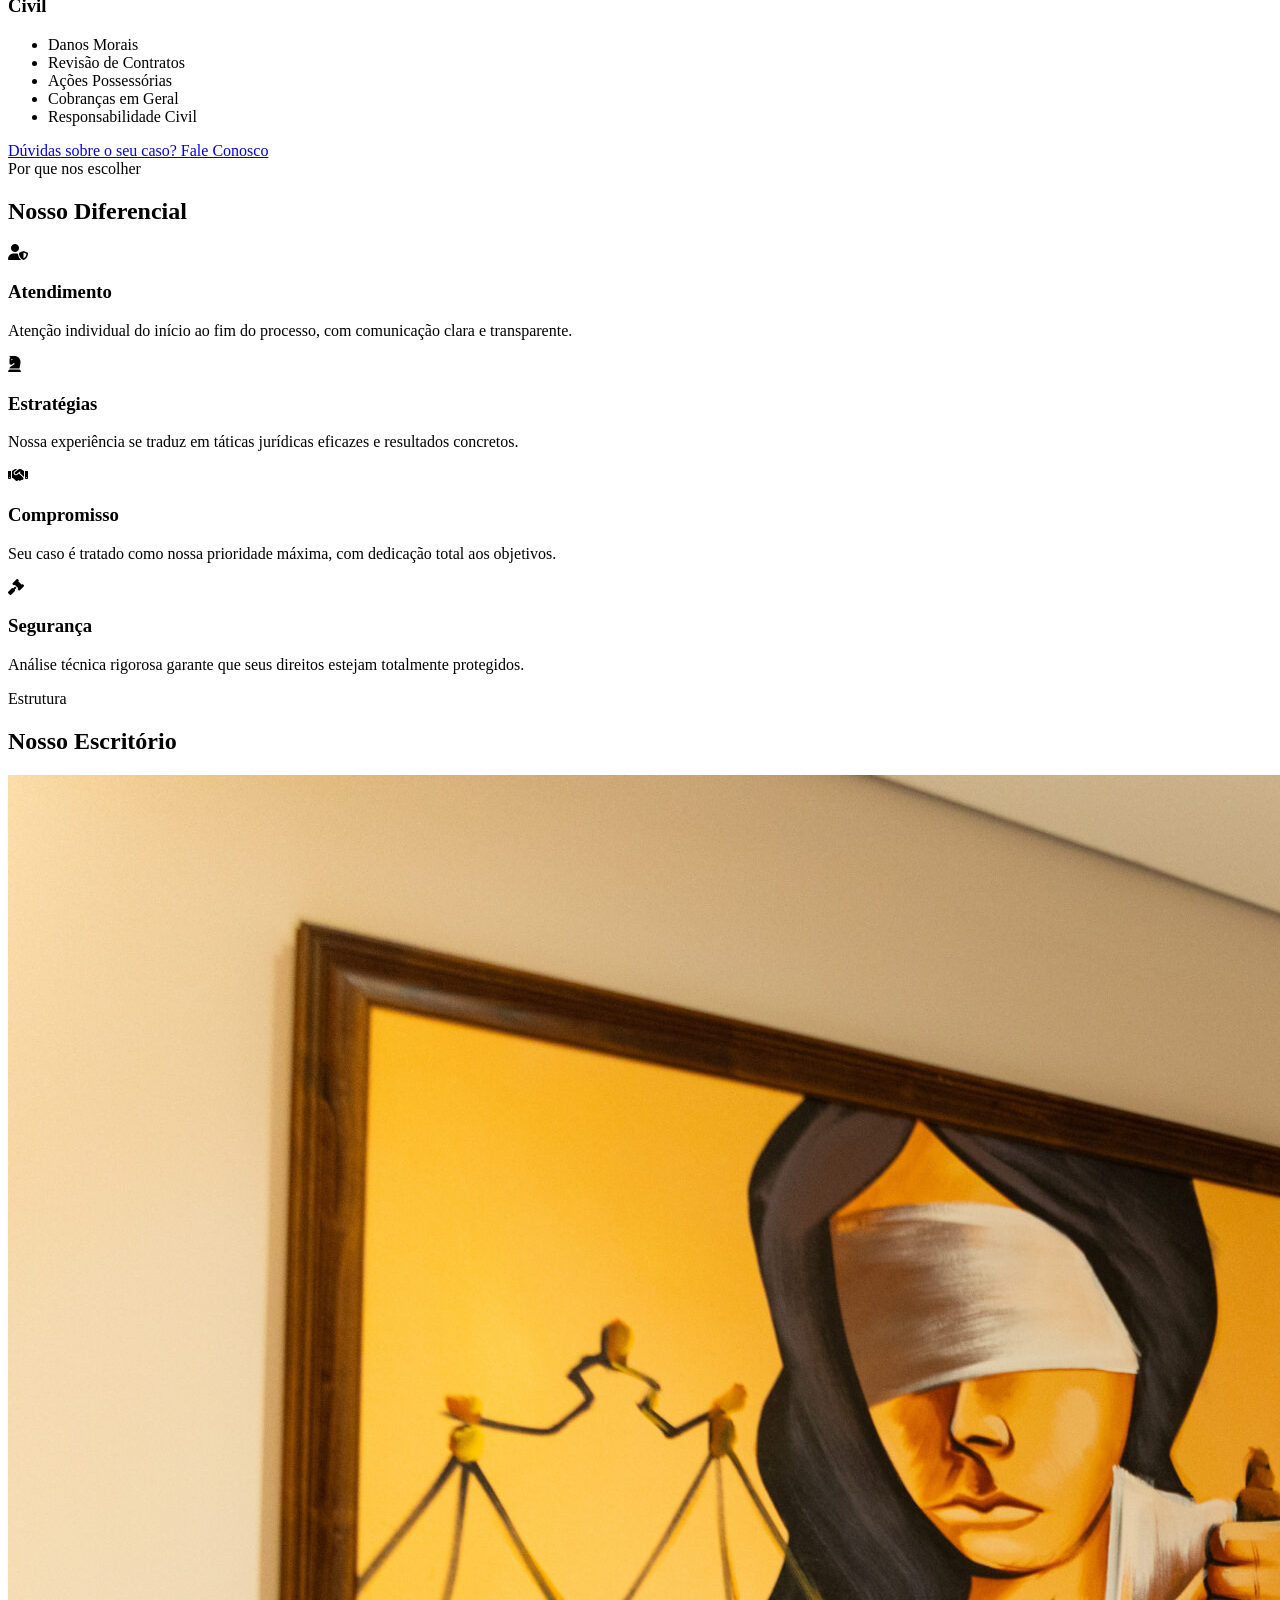
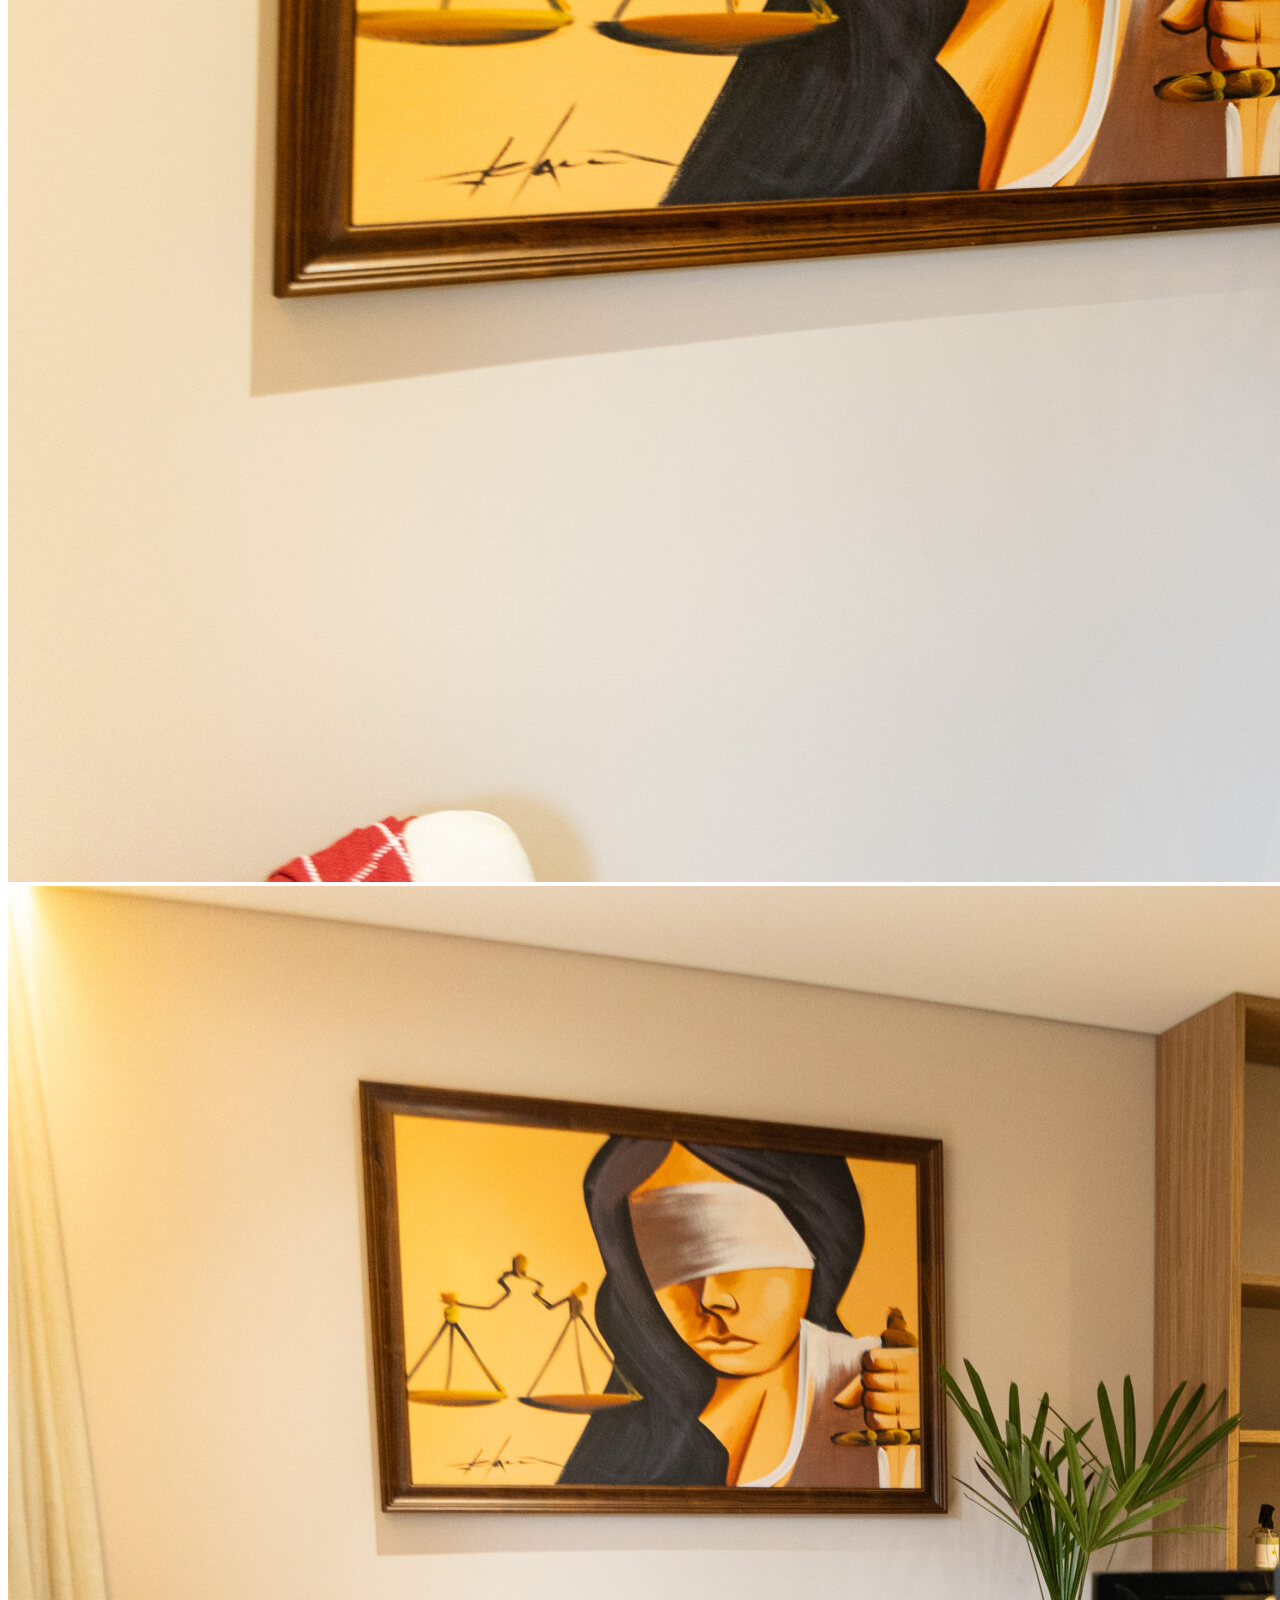
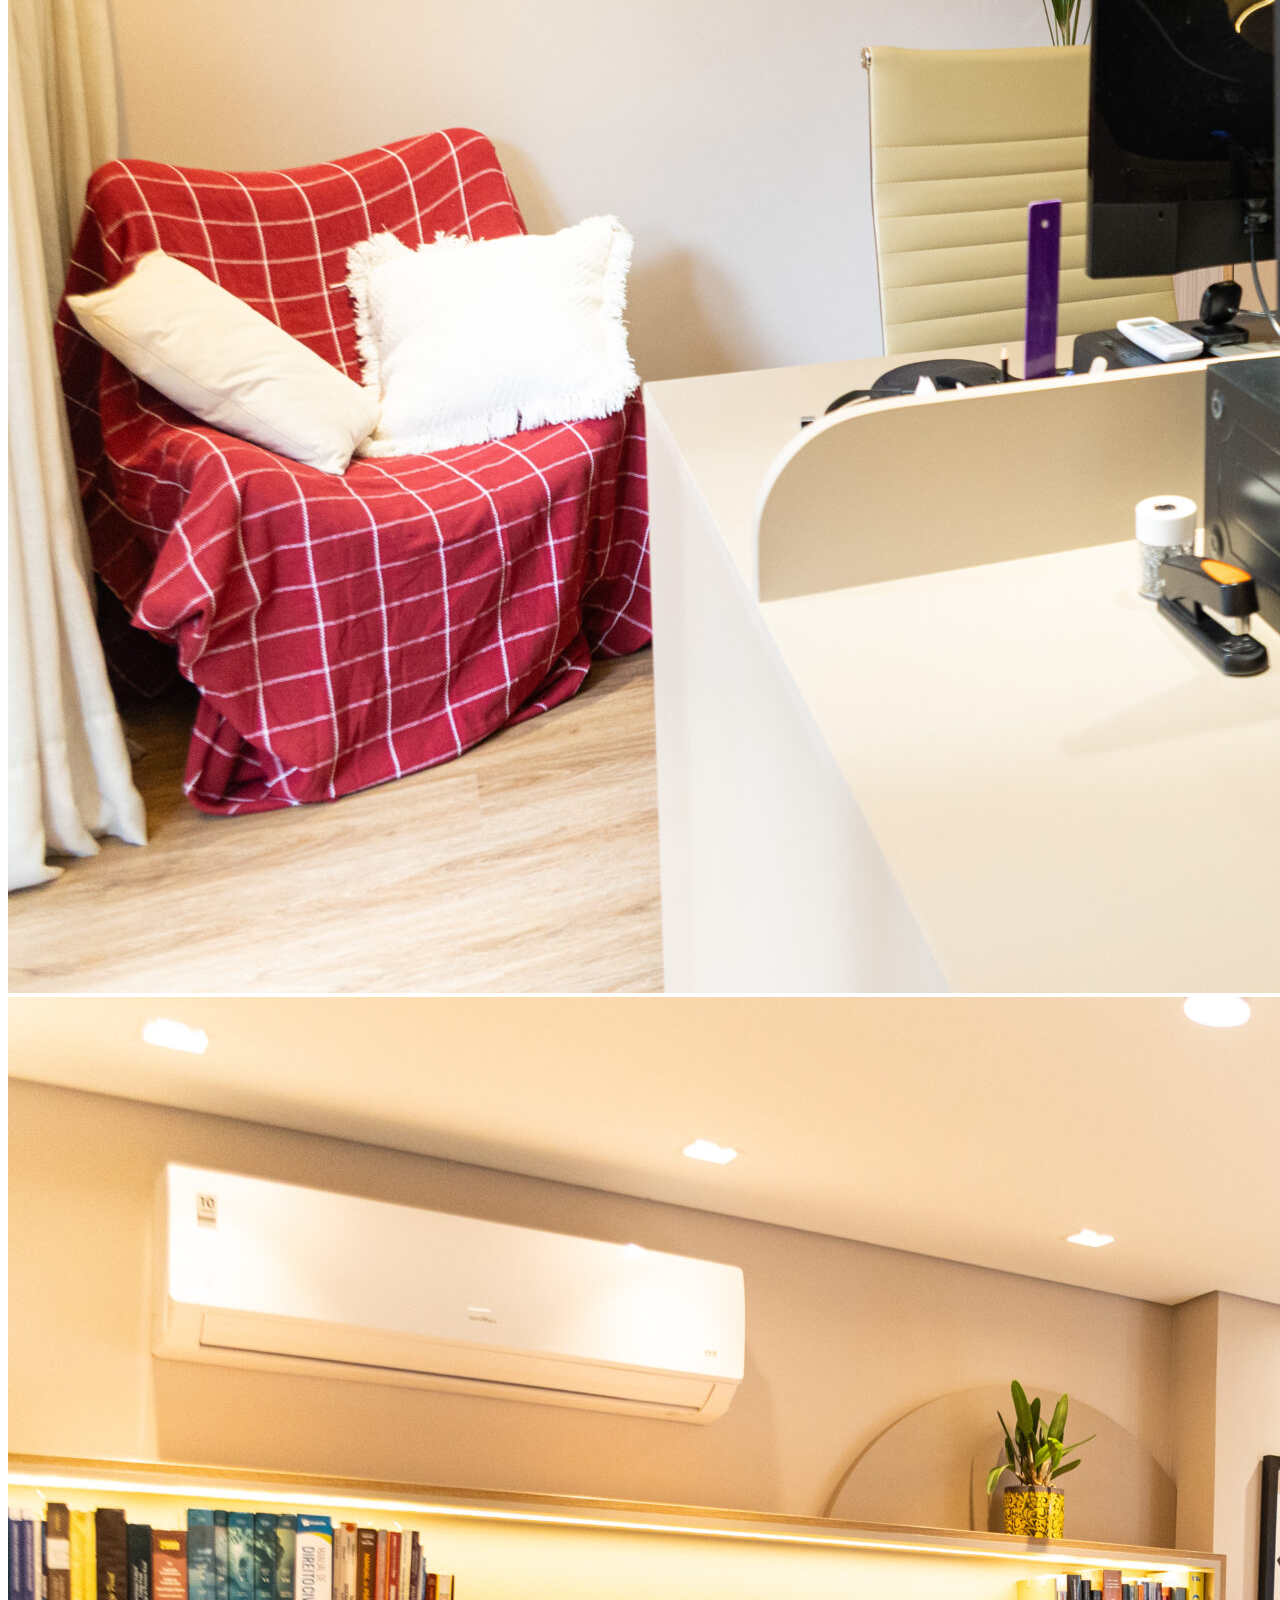
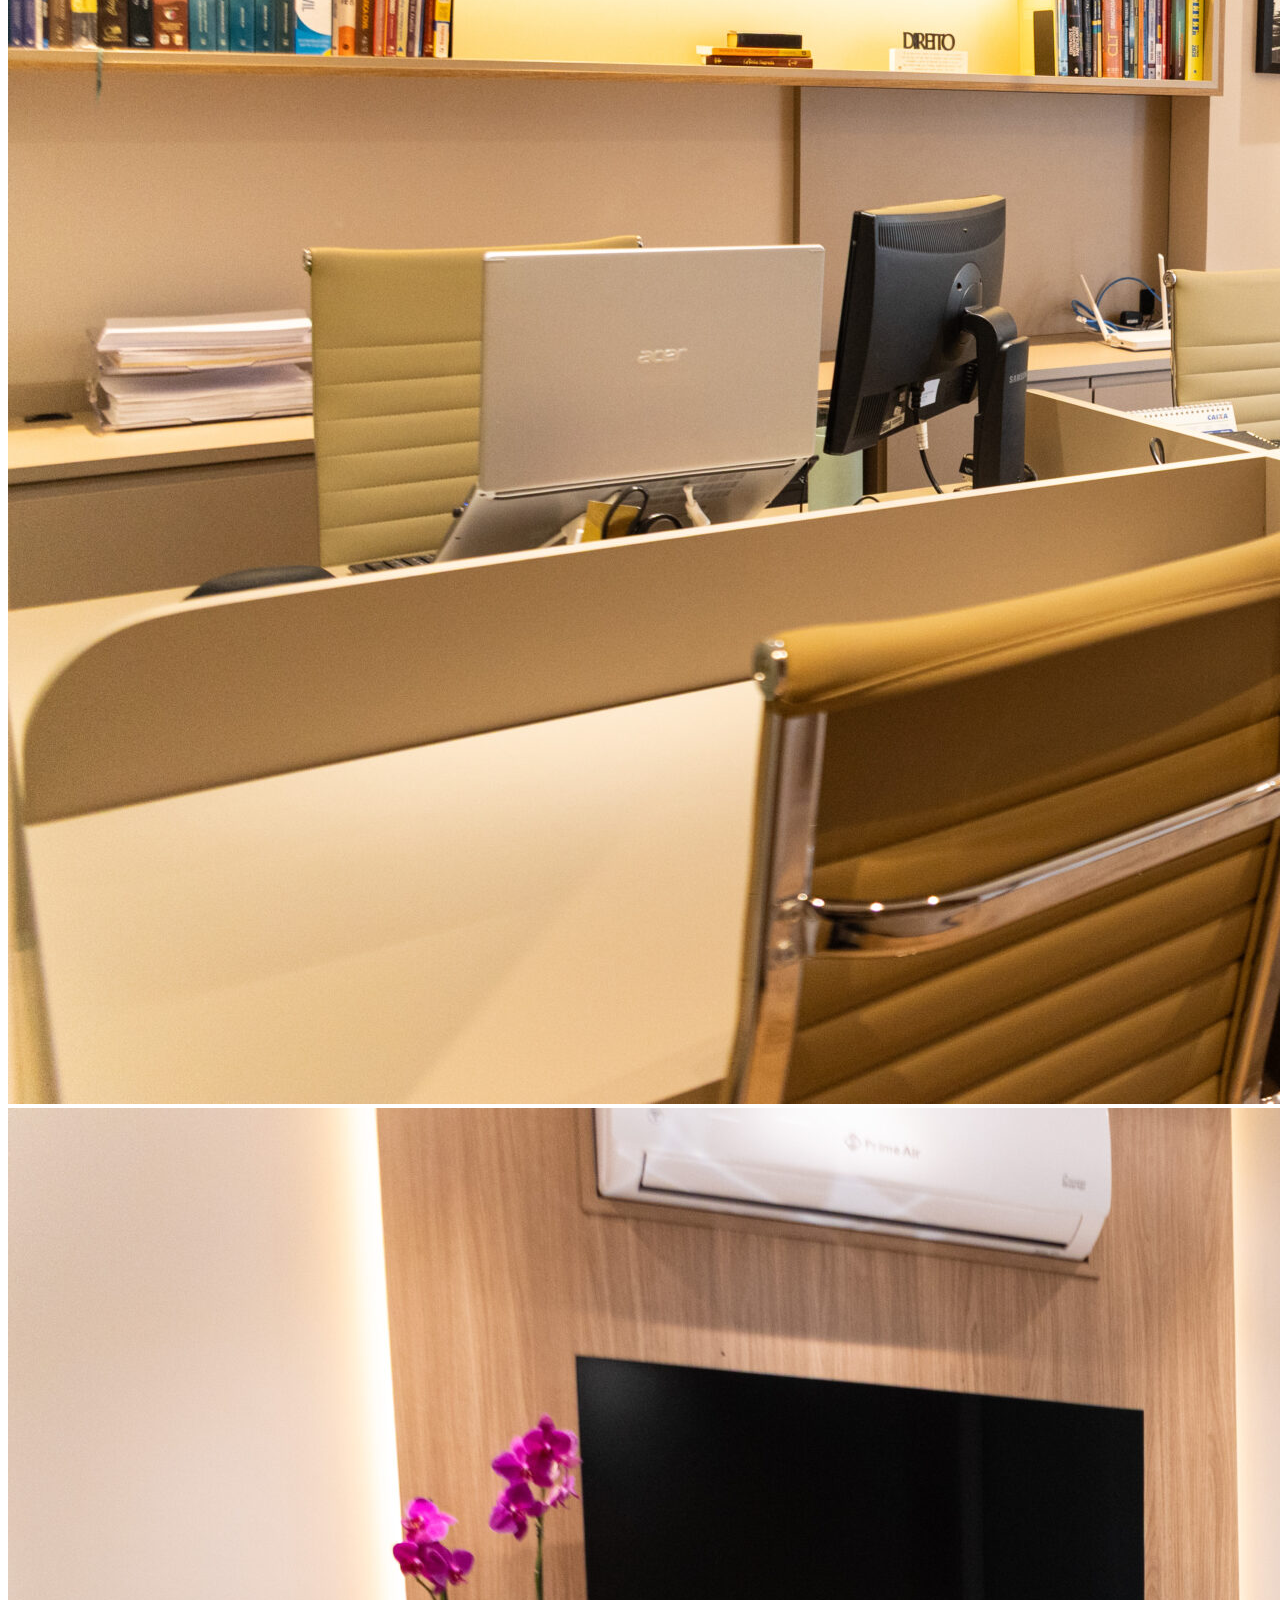
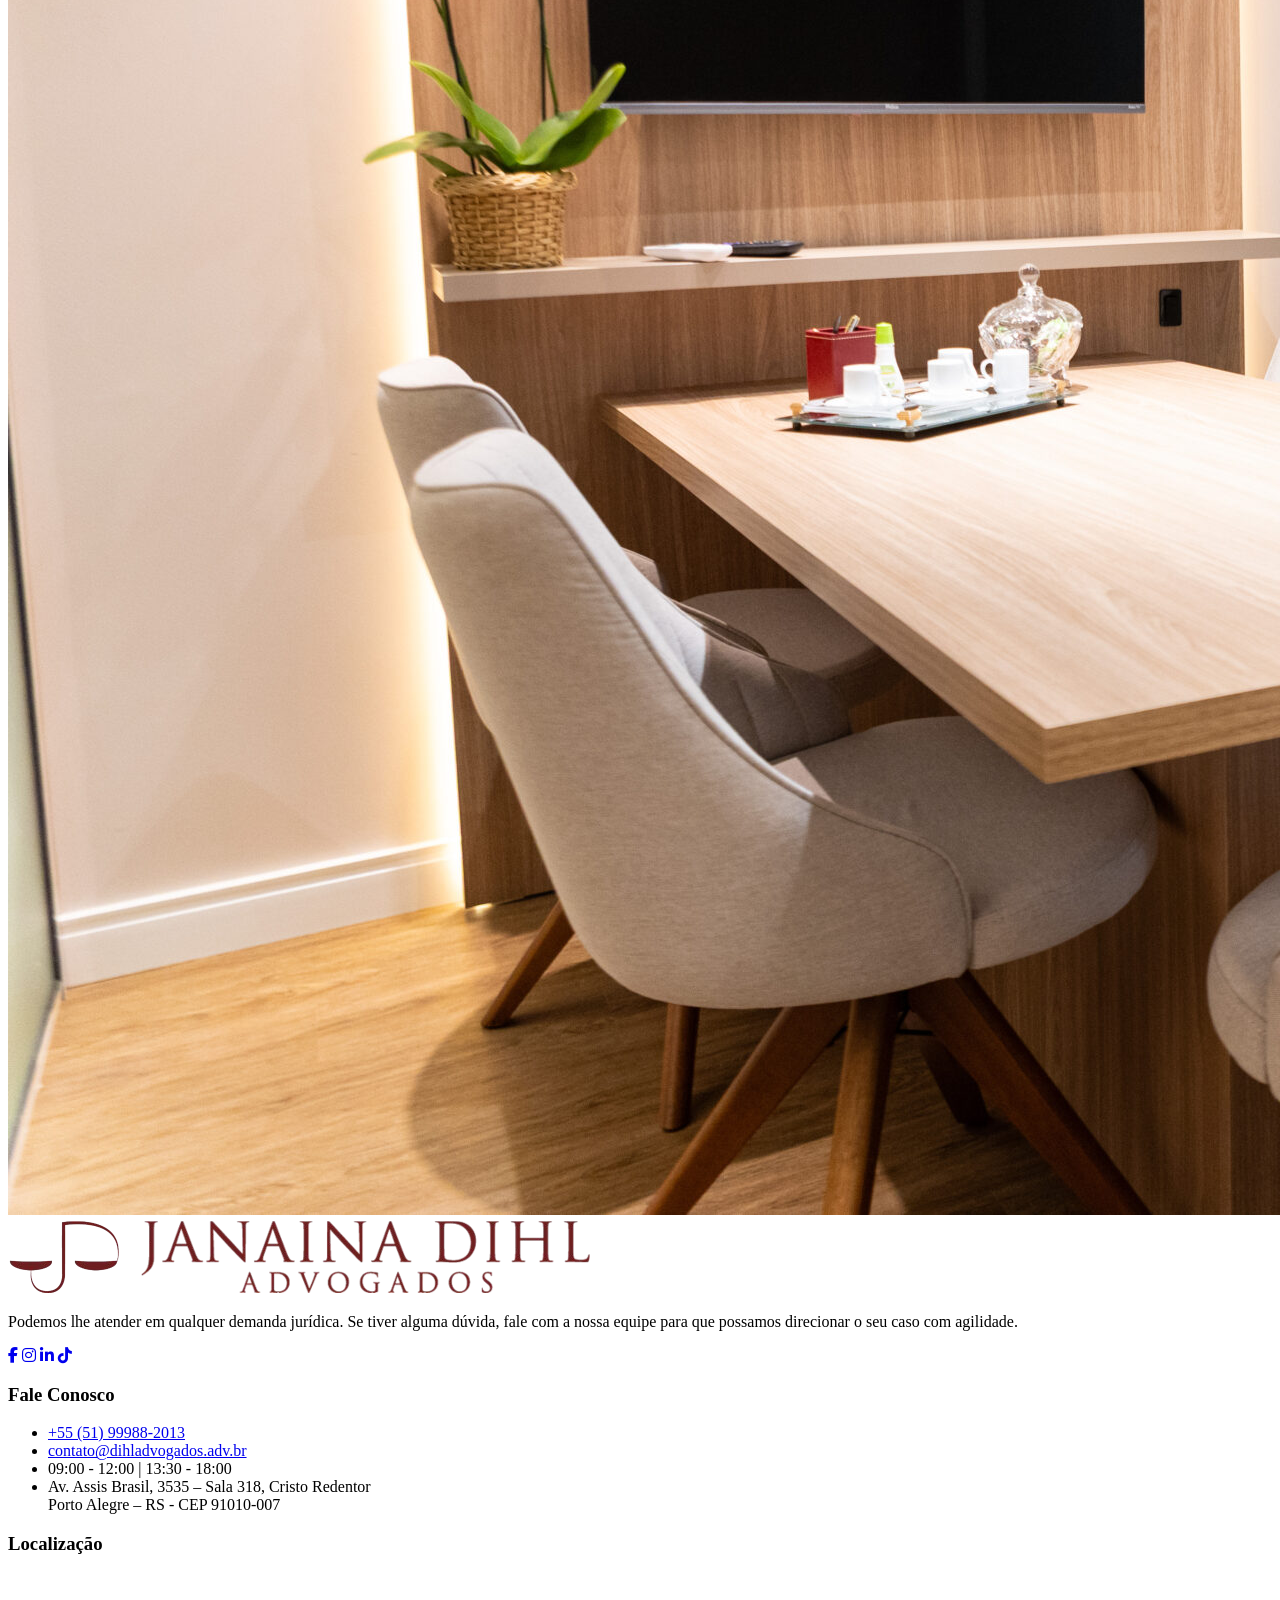
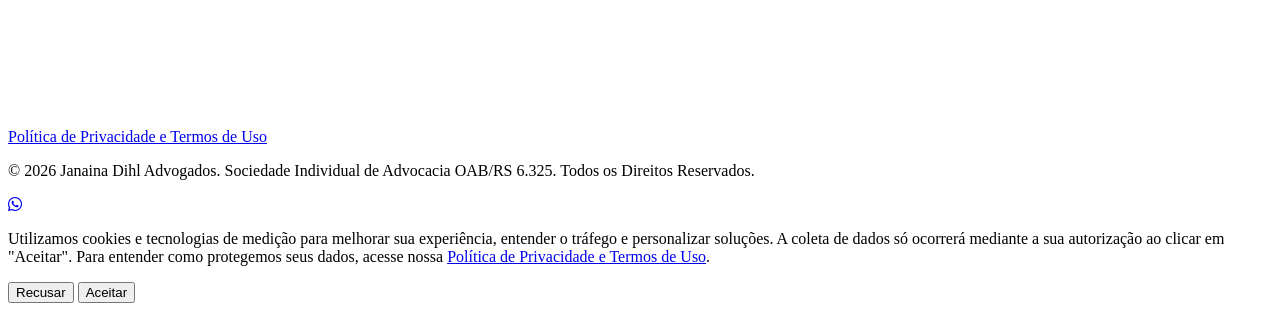
==== commit 4f72fa16: "Update index.html" ====
--- a/index.html
+++ b/index.html
@@ -201,7 +201,7 @@
                     <div class="w-16 h-16 bg-gray-50 rounded-full flex items-center justify-center mx-auto mb-6 group-hover:bg-brand-primary transition duration-300 shrink-0">
                         <i class="fas fa-home text-2xl text-brand-primary group-hover:text-white transition"></i>
                     </div>
-                    <h3 class="text-xl font-bold text-brand-dark mb-4">Direito Imobiliário</h3>
+                    <h3 class="text-xl font-bold text-brand-dark mb-4">Imobiliário</h3>
                     <ul class="text-sm text-gray-600 space-y-2 text-left flex-grow list-disc list-inside marker:text-brand-accent">
                         <li>Compra e Venda</li>
                         <li>Locação e Despejo</li>
@@ -257,7 +257,7 @@
                     <div class="w-16 h-16 bg-gray-50 rounded-full flex items-center justify-center mx-auto mb-6 group-hover:bg-brand-primary transition duration-300 shrink-0">
                         <i class="fas fa-chart-line text-2xl text-brand-primary group-hover:text-white transition"></i>
                     </div>
-                    <h3 class="text-xl font-bold text-brand-dark mb-4">Direito Empresarial</h3>
+                    <h3 class="text-xl font-bold text-brand-dark mb-4">Empresarial</h3>
                     <ul class="text-sm text-gray-600 space-y-2 text-left flex-grow list-disc list-inside marker:text-brand-accent">
                         <li>Contratos Comerciais</li>
                         <li>Recuperação de Crédito</li>
@@ -299,7 +299,7 @@
                     <div class="w-16 h-16 bg-gray-50 rounded-full flex items-center justify-center mx-auto mb-6 group-hover:bg-brand-primary transition duration-300 shrink-0">
                         <i class="fas fa-balance-scale text-2xl text-brand-primary group-hover:text-white transition"></i>
                     </div>
-                    <h3 class="text-xl font-bold text-brand-dark mb-4">Direito Civil</h3>
+                    <h3 class="text-xl font-bold text-brand-dark mb-4">Civil</h3>
                     <ul class="text-sm text-gray-600 space-y-2 text-left flex-grow list-disc list-inside marker:text-brand-accent">
                         <li>Danos Morais</li>
                         <li>Revisão de Contratos</li>
@@ -315,6 +315,39 @@
                 <a href="https://wa.me/5551999882013?text=Ol%C3%A1%2C%20visitei%20seu%20site%20e%20preciso%20de%20ajuda%20com%20meus%20direitos" target="_blank" class="inline-flex items-center bg-brand-dark hover:bg-brand-primary text-white px-8 py-3 rounded font-bold transition shadow-lg">
                     Dúvidas sobre o seu caso? Fale Conosco
                 </a>
+            </div>
+        </div>
+    </section>
+
+    <section id="diferenciais" class="py-20 bg-brand-primary text-white">
+        <div class="max-w-7xl mx-auto px-4 sm:px-6 lg:px-8">
+            <div class="text-center mb-16">
+                <span class="text-sm font-bold tracking-widest text-gray-300 uppercase block mb-2">Por que nos escolher</span>
+                <h2 class="text-3xl md:text-4xl font-serif font-bold text-white">Nosso Diferencial</h2>
+                <div class="w-16 h-1 bg-white mx-auto mt-6 mb-6 opacity-50"></div>
+            </div>
+
+            <div class="grid md:grid-cols-4 gap-8 text-center items-stretch">
+                <div class="p-4 flex flex-col h-full">
+                    <i class="fas fa-user-shield text-4xl text-white mb-6 opacity-90 shrink-0"></i>
+                    <h3 class="text-xl font-bold mb-3">Atendimento</h3>
+                    <p class="text-sm font-light text-gray-200 leading-relaxed flex-grow">Atenção individual do início ao fim do processo, com comunicação clara e transparente.</p>
+                </div>
+                <div class="p-4 flex flex-col h-full">
+                    <i class="fas fa-chess-knight text-4xl text-white mb-6 opacity-90 shrink-0"></i>
+                    <h3 class="text-xl font-bold mb-3">Estratégias</h3>
+                    <p class="text-sm font-light text-gray-200 leading-relaxed flex-grow">Nossa experiência se traduz em táticas jurídicas eficazes e resultados concretos.</p>
+                </div>
+                <div class="p-4 flex flex-col h-full">
+                    <i class="fas fa-handshake text-4xl text-white mb-6 opacity-90 shrink-0"></i>
+                    <h3 class="text-xl font-bold mb-3">Compromisso</h3>
+                    <p class="text-sm font-light text-gray-200 leading-relaxed flex-grow">Seu caso é tratado como nossa prioridade máxima, com dedicação total aos objetivos.</p>
+                </div>
+                <div class="p-4 flex flex-col h-full">
+                    <i class="fas fa-gavel text-4xl text-white mb-6 opacity-90 shrink-0"></i>
+                    <h3 class="text-xl font-bold mb-3">Segurança</h3>
+                    <p class="text-sm font-light text-gray-200 leading-relaxed flex-grow">Análise técnica rigorosa garante que seus direitos estejam totalmente protegidos.</p>
+                </div>
             </div>
         </div>
     </section>
@@ -332,39 +365,6 @@
                 <img src="img/escritorio-advocacia-porto-alegre-2.jpg" alt="Sala de reuniões do escritório de advocacia, ambiente preparado para atendimento jurídico humanizado e sigiloso" onclick="openLightbox(1)" class="cursor-pointer rounded-lg shadow hover:opacity-90 transition object-cover h-48 w-full gallery-img lazyload">
                 <img src="img/atendimento-juridico-especializado-rs.jpg" alt="Mesa de trabalho em ambiente jurídico, representando a análise técnica rigorosa de processos civis e trabalhistas" onclick="openLightbox(2)" class="cursor-pointer rounded-lg shadow hover:opacity-90 transition object-cover h-48 w-full gallery-img lazyload">
                 <img src="img/estrutura-escritorio-advocacia-rs.jpg" alt="Ambiente moderno e acolhedor do escritório de advocacia localizado no bairro Cristo Redentor, Porto Alegre" onclick="openLightbox(3)" class="cursor-pointer rounded-lg shadow hover:opacity-90 transition object-cover h-48 w-full gallery-img lazyload">
-            </div>
-        </div>
-    </section>
-
-    <section id="diferenciais" class="py-20 bg-brand-primary text-white">
-        <div class="max-w-7xl mx-auto px-4 sm:px-6 lg:px-8">
-            <div class="text-center mb-16">
-                <span class="text-sm font-bold tracking-widest text-gray-300 uppercase block mb-2">Por que nos escolher</span>
-                <h2 class="text-3xl md:text-4xl font-serif font-bold text-white">Nosso Diferencial</h2>
-                <div class="w-16 h-1 bg-white mx-auto mt-6 mb-6 opacity-50"></div>
-            </div>
-
-            <div class="grid md:grid-cols-4 gap-8 text-center items-stretch">
-                <div class="p-4 flex flex-col h-full">
-                    <i class="fas fa-user-shield text-4xl text-white mb-6 opacity-90 shrink-0"></i>
-                    <h3 class="text-xl font-bold mb-3">Atendimento</h3>
-                    <p class="text-sm font-light text-gray-200 leading-relaxed flex-grow">Atenção individual do início ao fim do processo, com comunicação clara e transparente.</p>
-                </div>
-                <div class="p-4 flex flex-col h-full">
-                    <i class="fas fa-chess-knight text-4xl text-white mb-6 opacity-90 shrink-0"></i>
-                    <h3 class="text-xl font-bold mb-3">Estratégias</h3>
-                    <p class="text-sm font-light text-gray-200 leading-relaxed flex-grow">Nossa experiência se traduz em táticas jurídicas eficazes e resultados concretos.</p>
-                </div>
-                <div class="p-4 flex flex-col h-full">
-                    <i class="fas fa-handshake text-4xl text-white mb-6 opacity-90 shrink-0"></i>
-                    <h3 class="text-xl font-bold mb-3">Compromisso</h3>
-                    <p class="text-sm font-light text-gray-200 leading-relaxed flex-grow">Seu caso é tratado como nossa prioridade máxima, com dedicação total aos objetivos.</p>
-                </div>
-                <div class="p-4 flex flex-col h-full">
-                    <i class="fas fa-gavel text-4xl text-white mb-6 opacity-90 shrink-0"></i>
-                    <h3 class="text-xl font-bold mb-3">Segurança</h3>
-                    <p class="text-sm font-light text-gray-200 leading-relaxed flex-grow">Análise técnica rigorosa garante que seus direitos estejam totalmente protegidos.</p>
-                </div>
             </div>
         </div>
     </section>
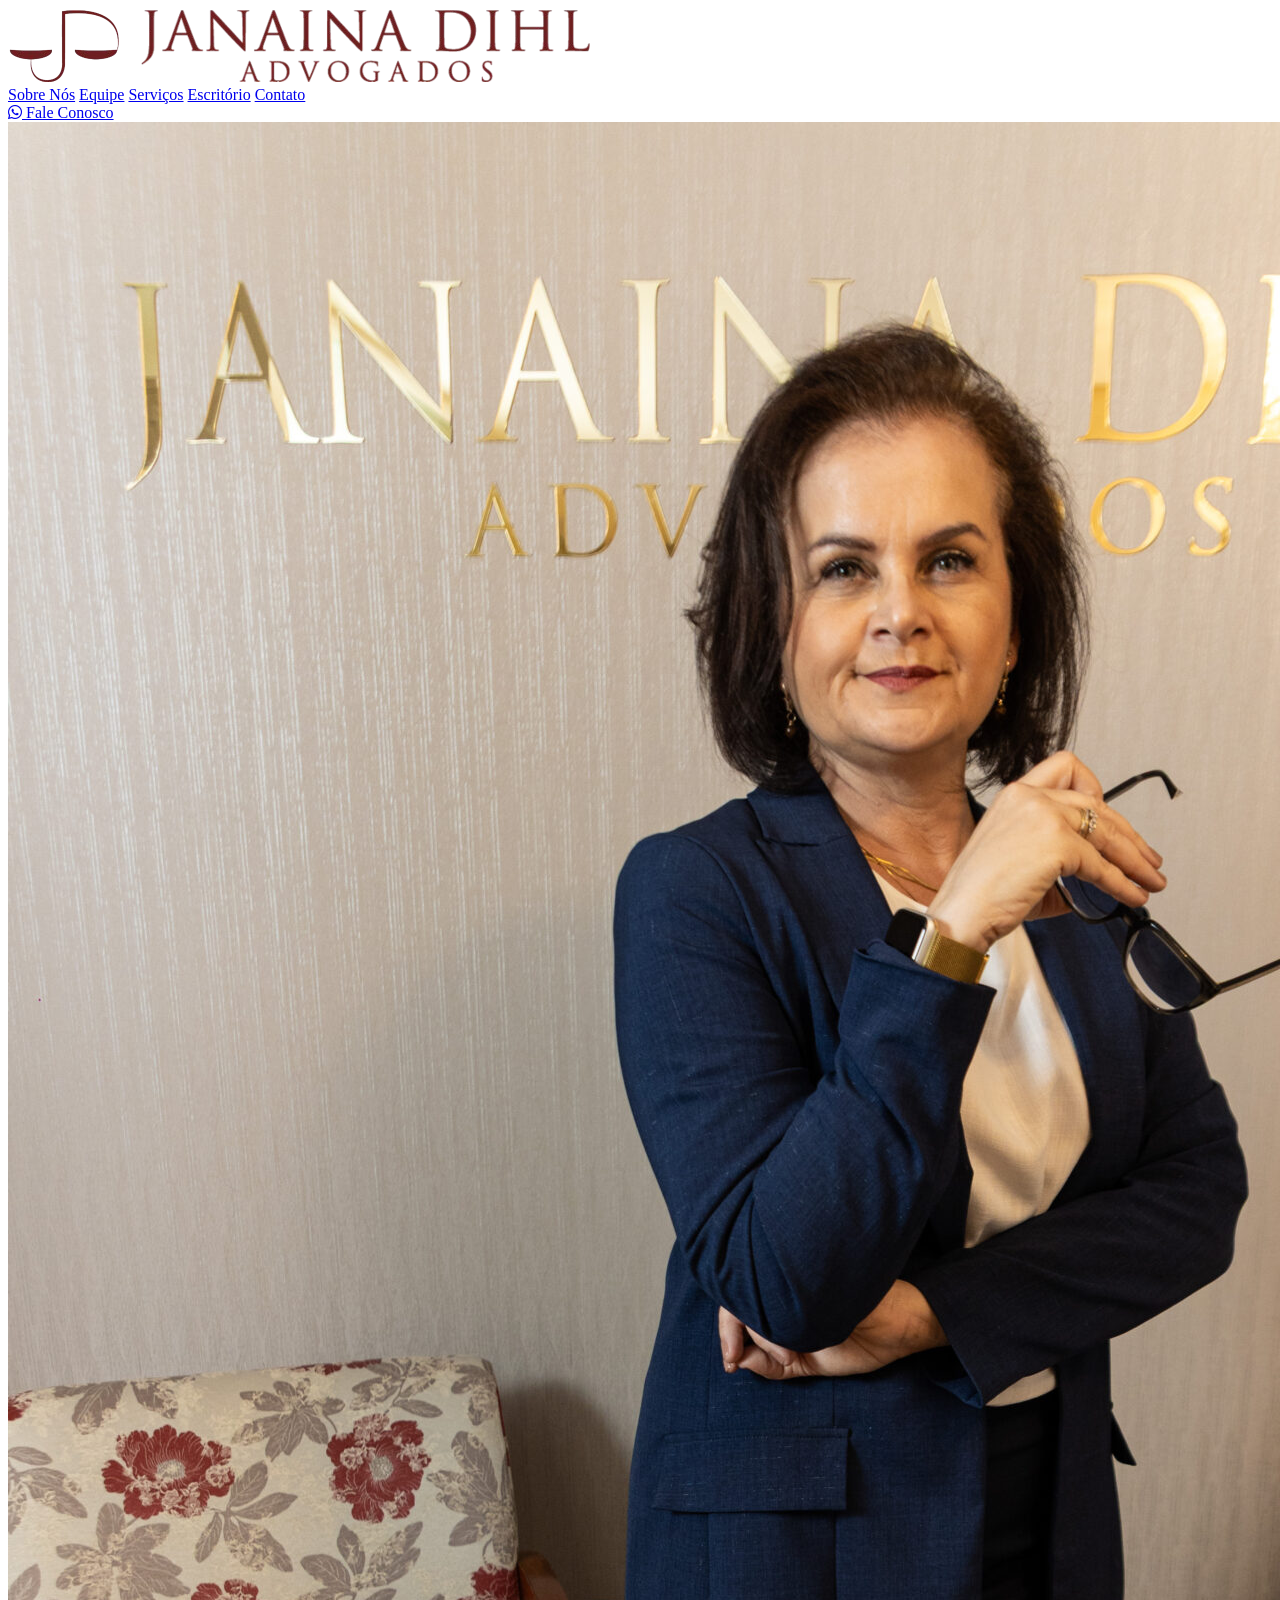
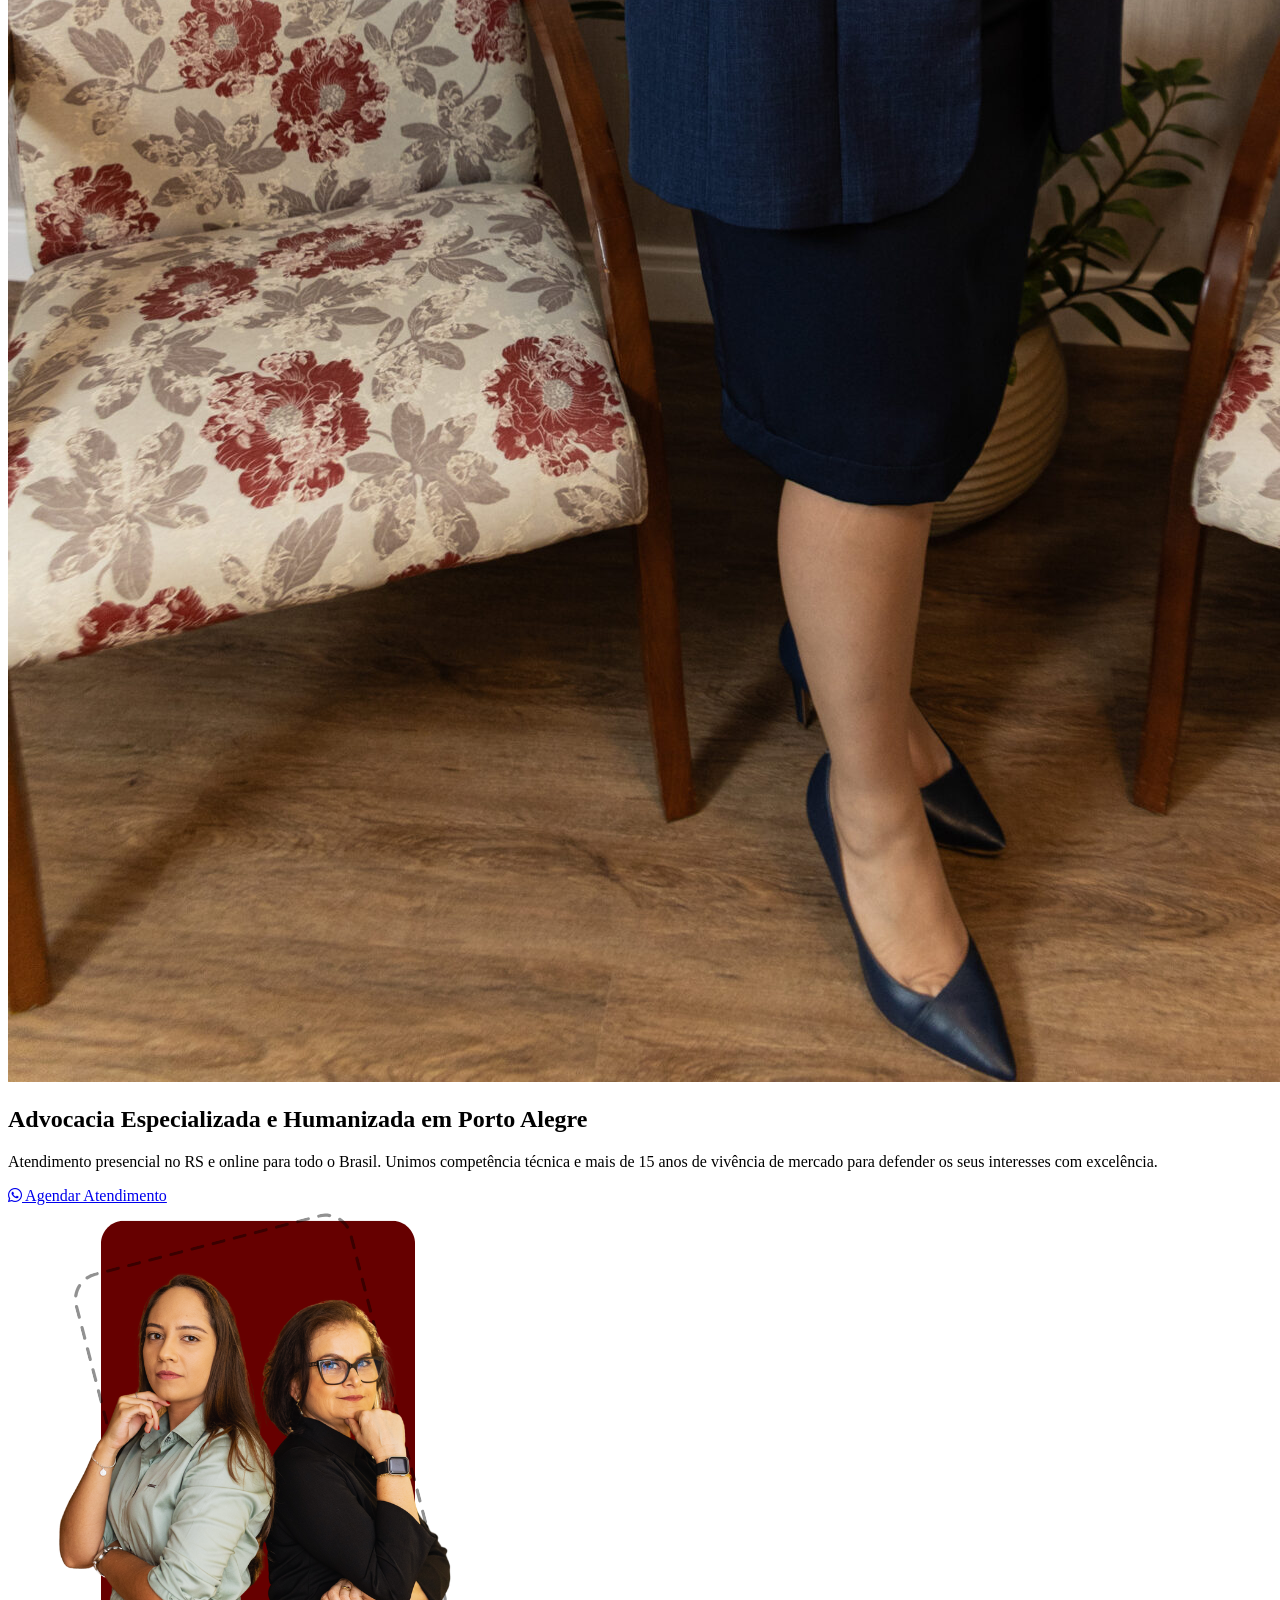
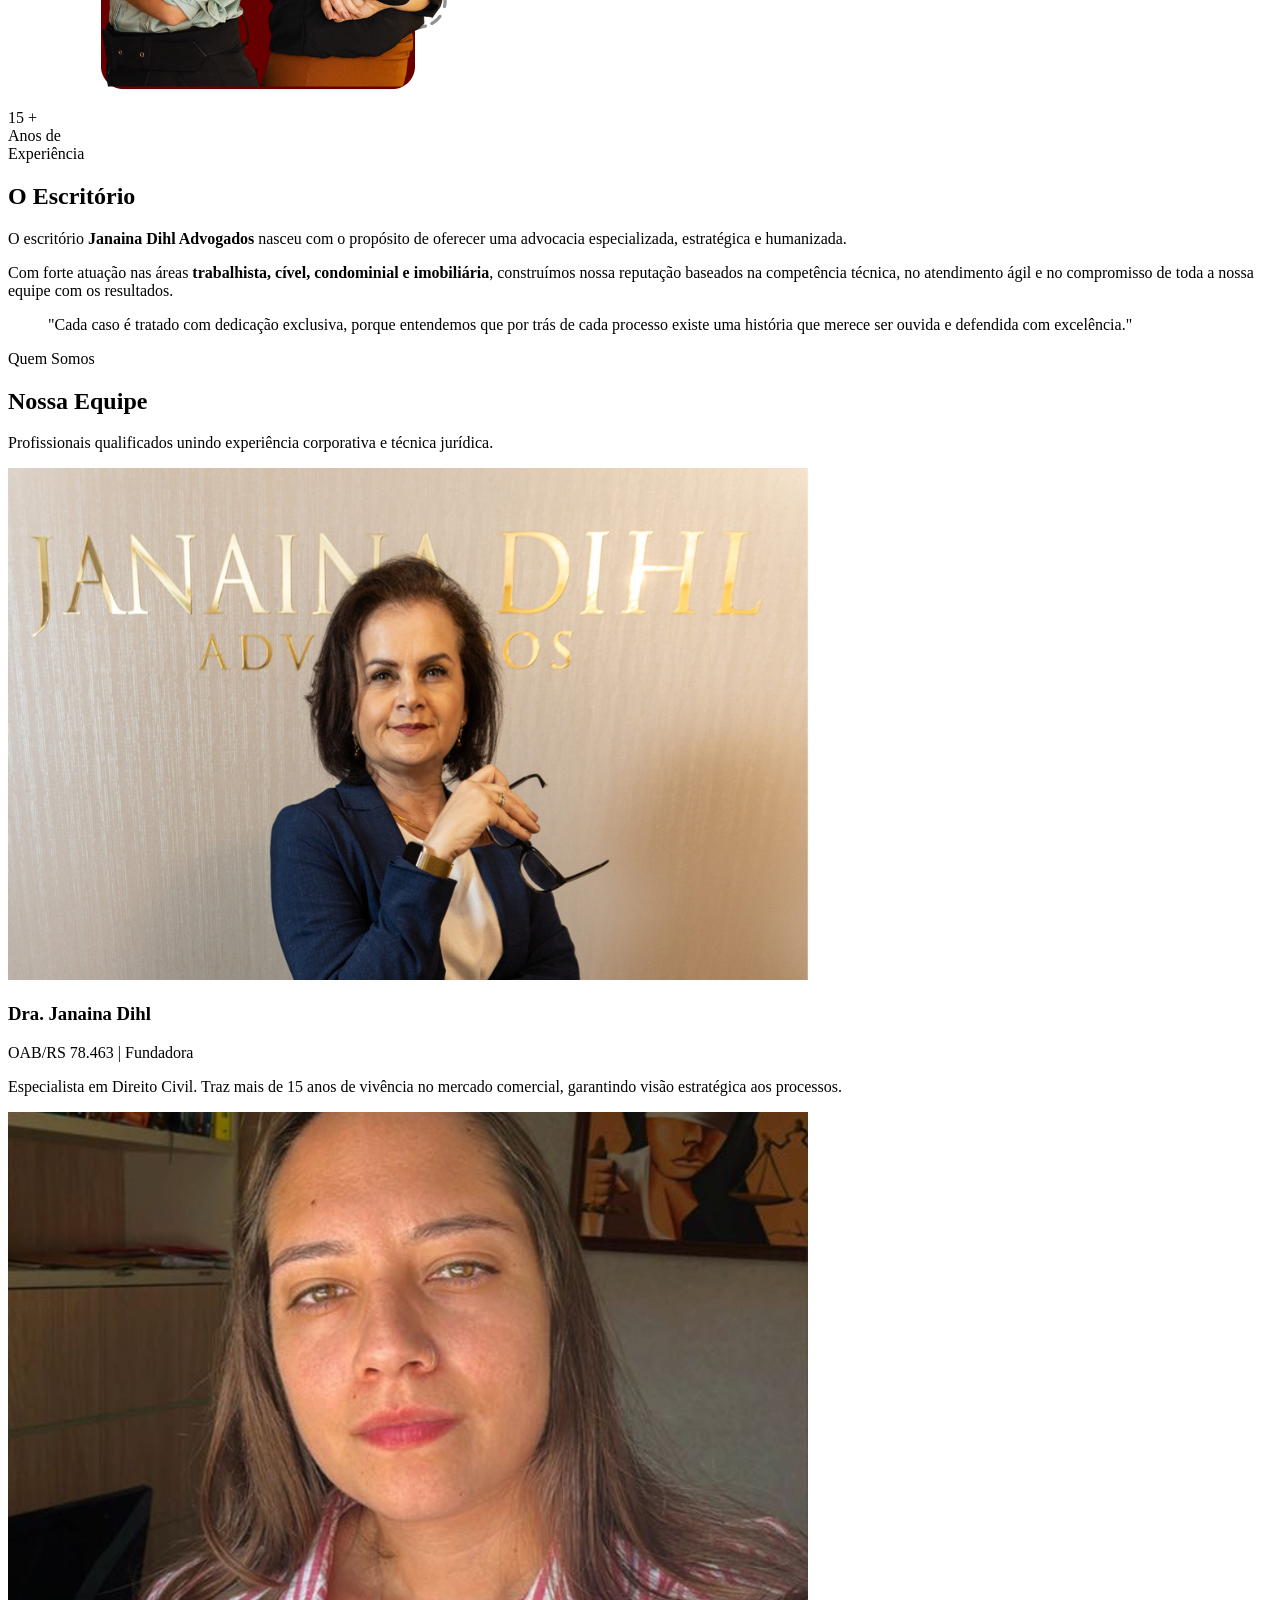
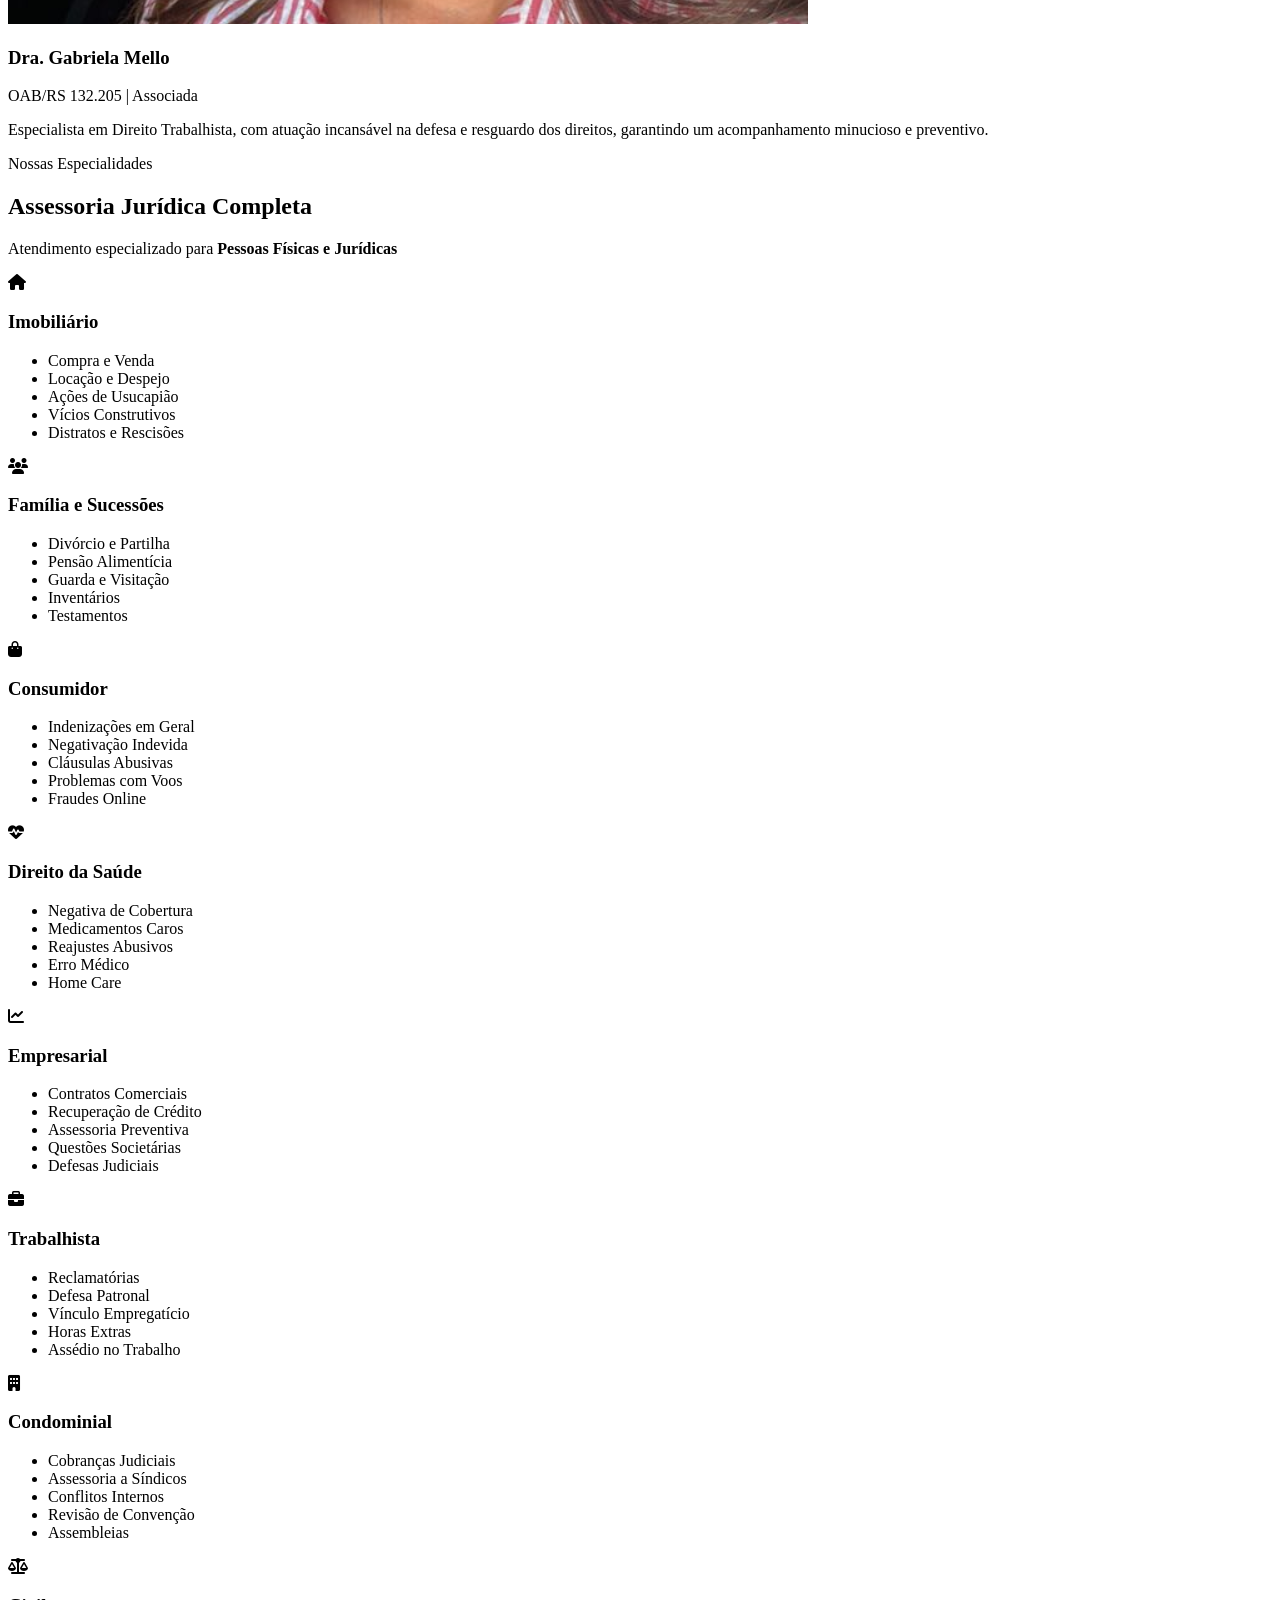
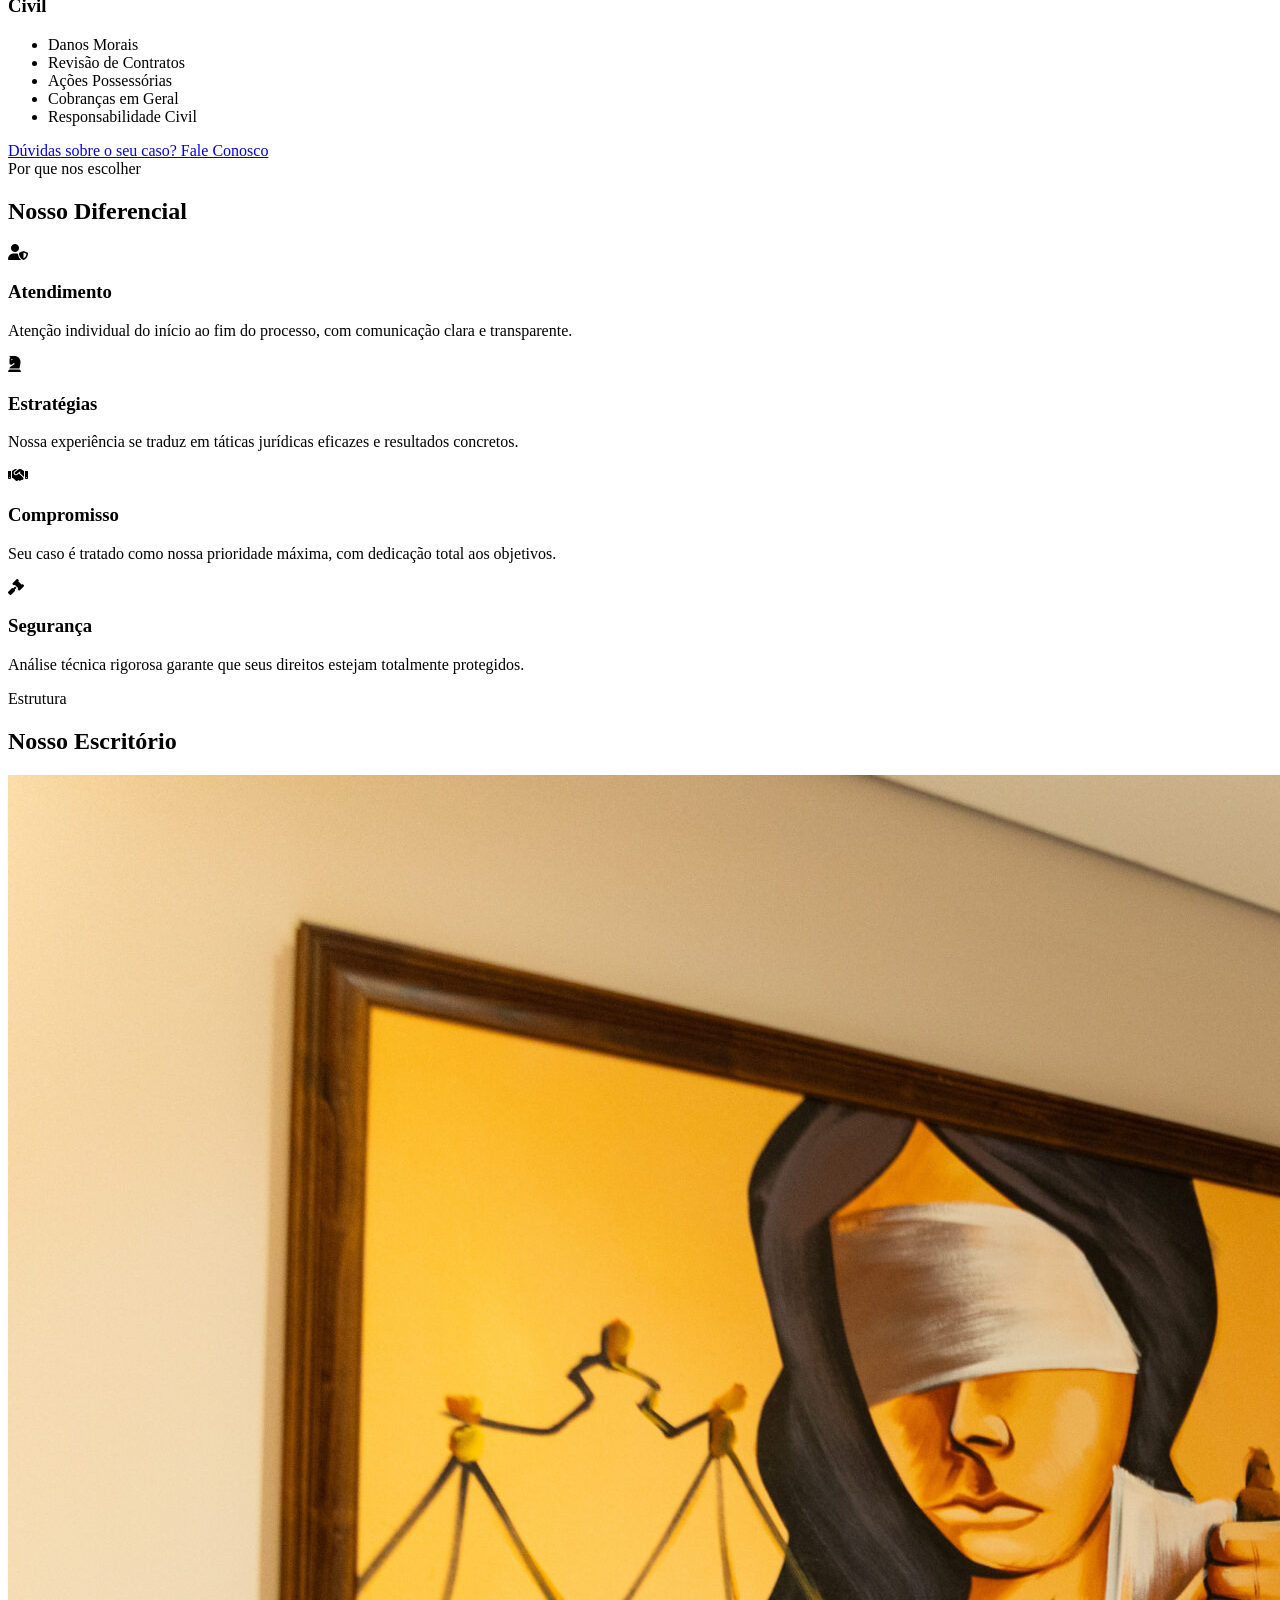
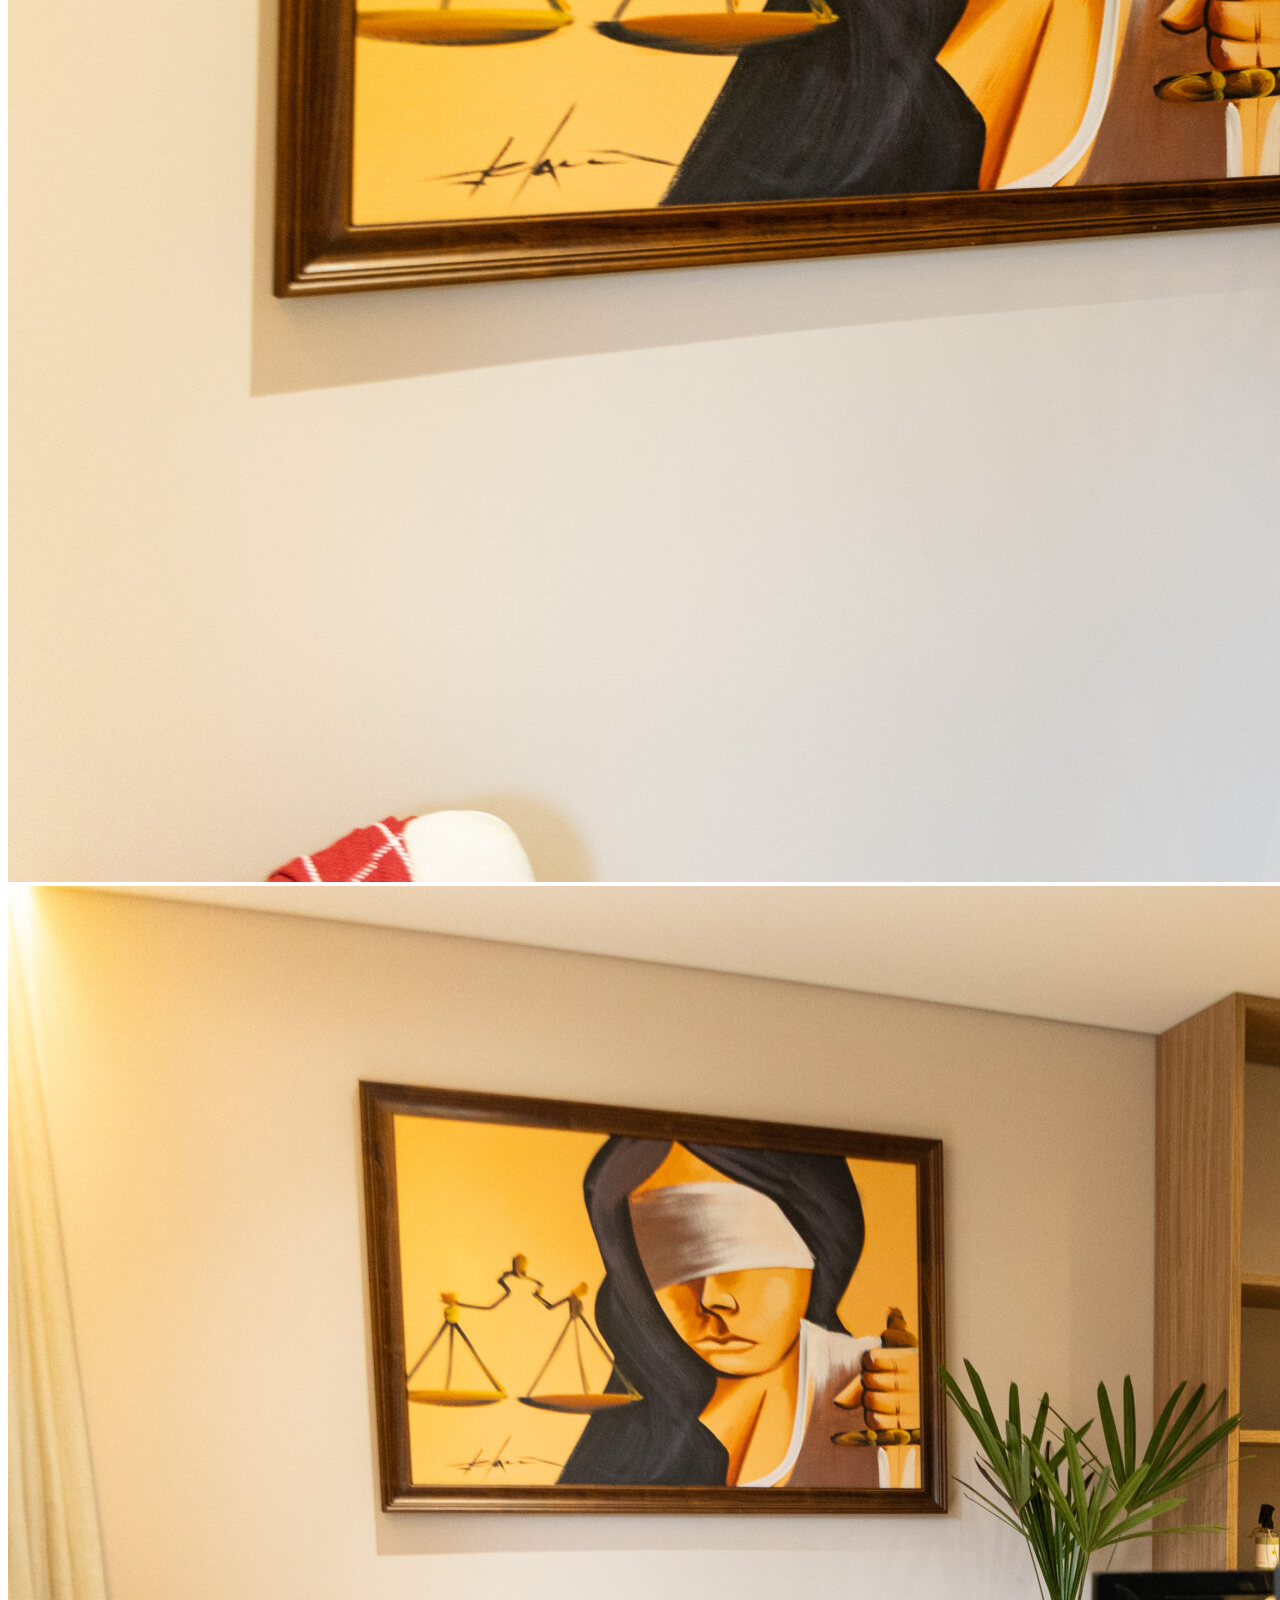
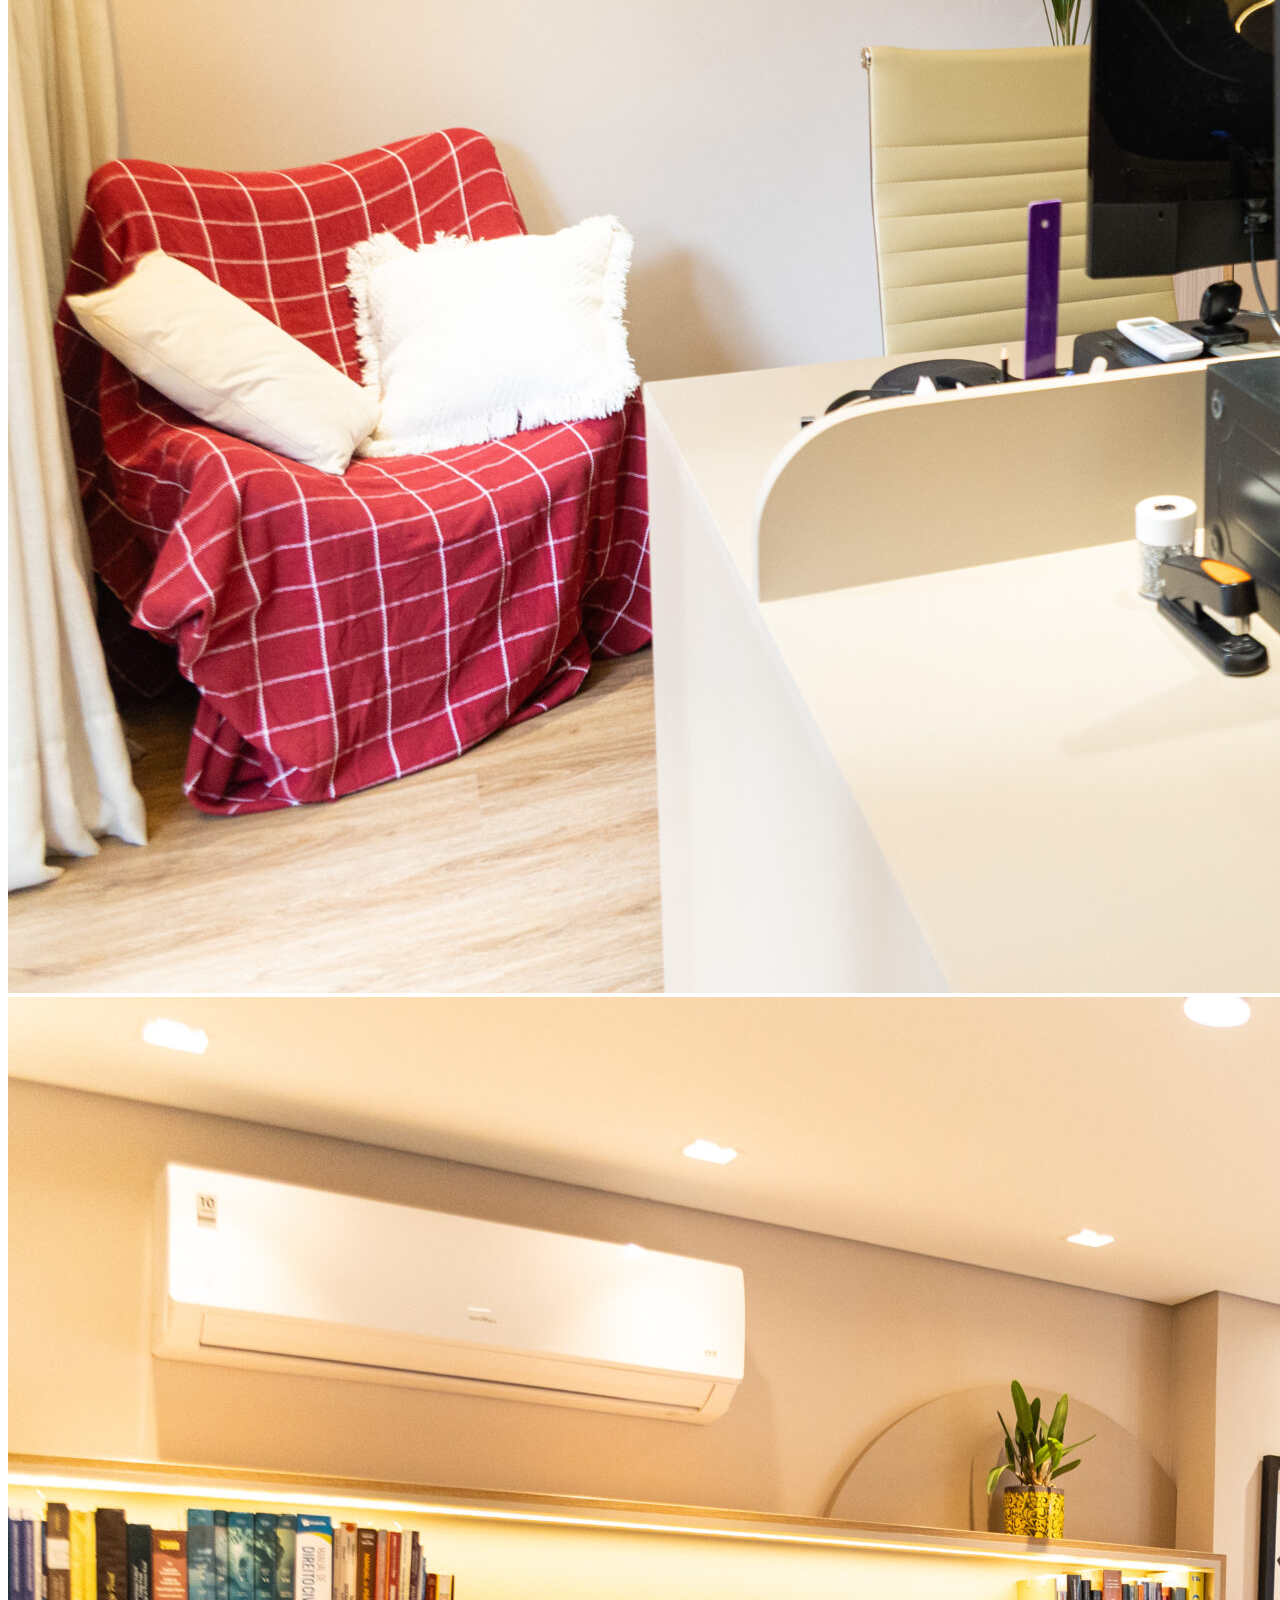
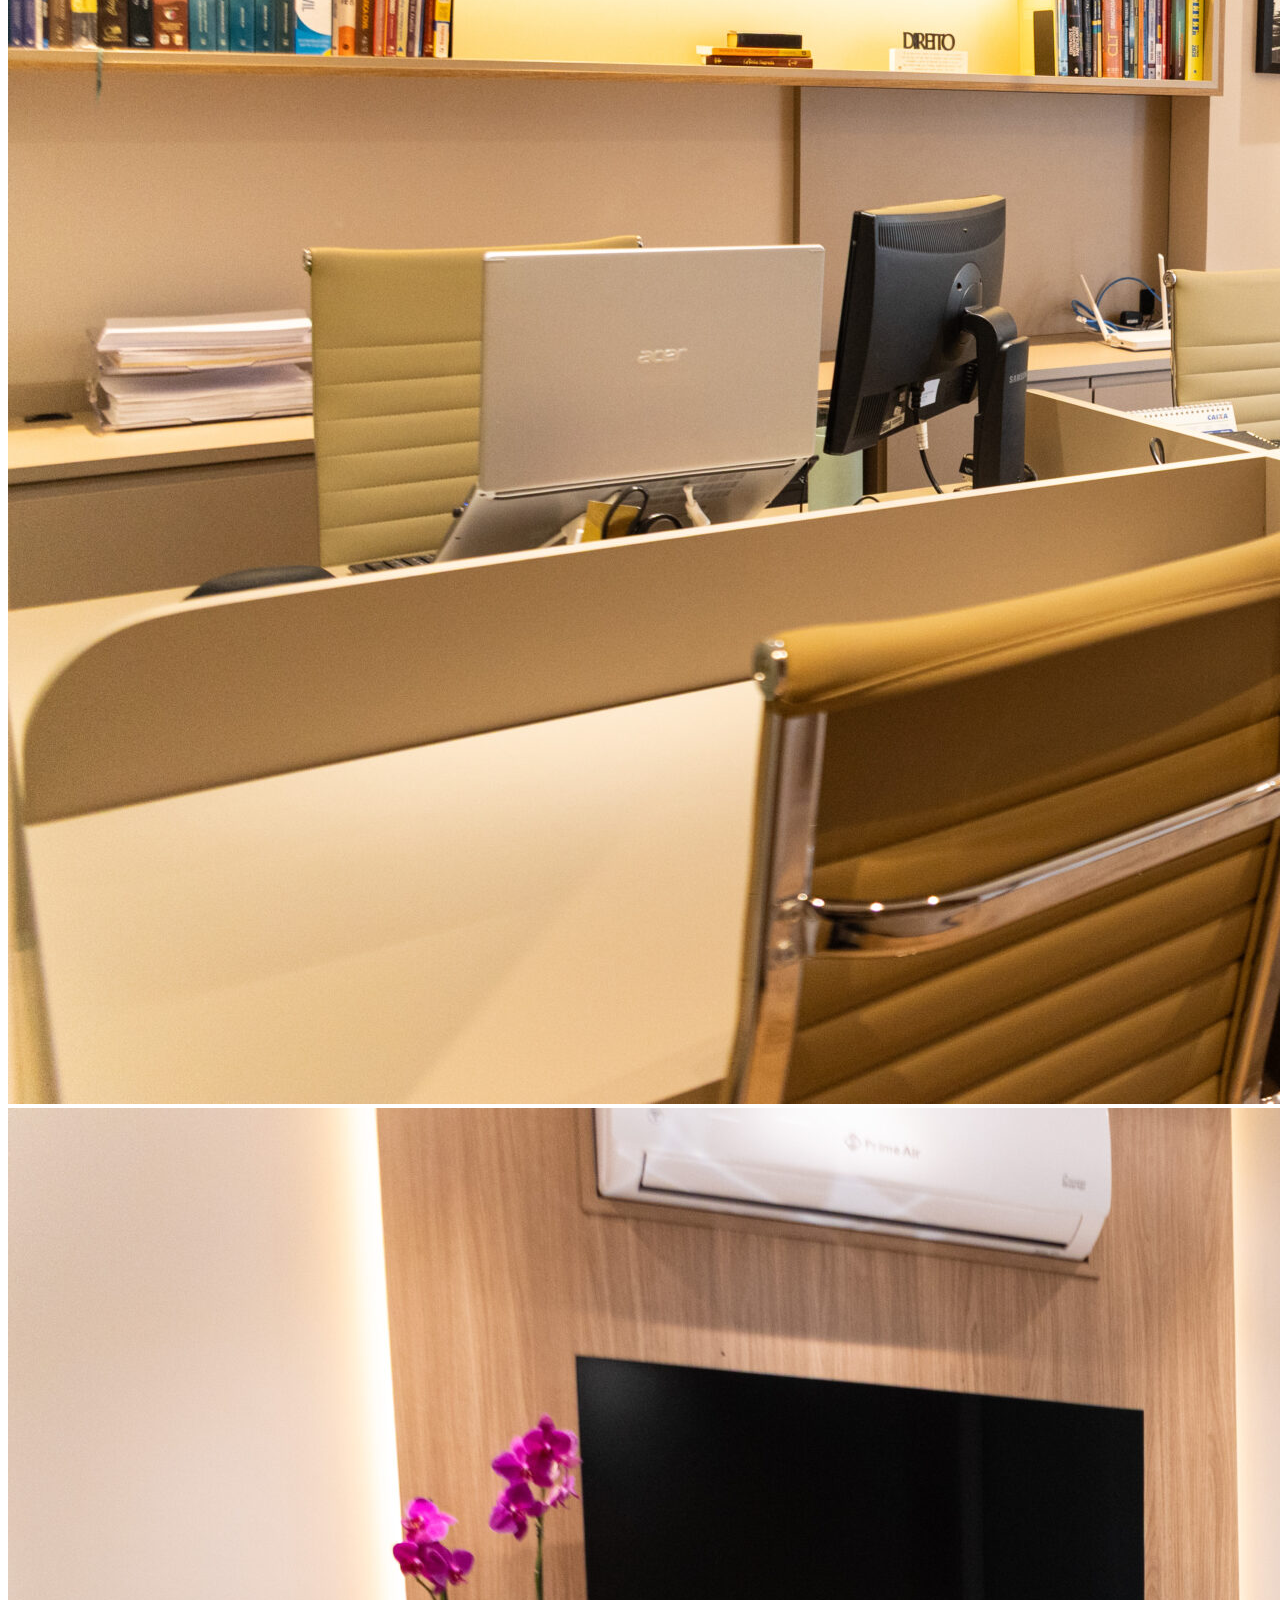
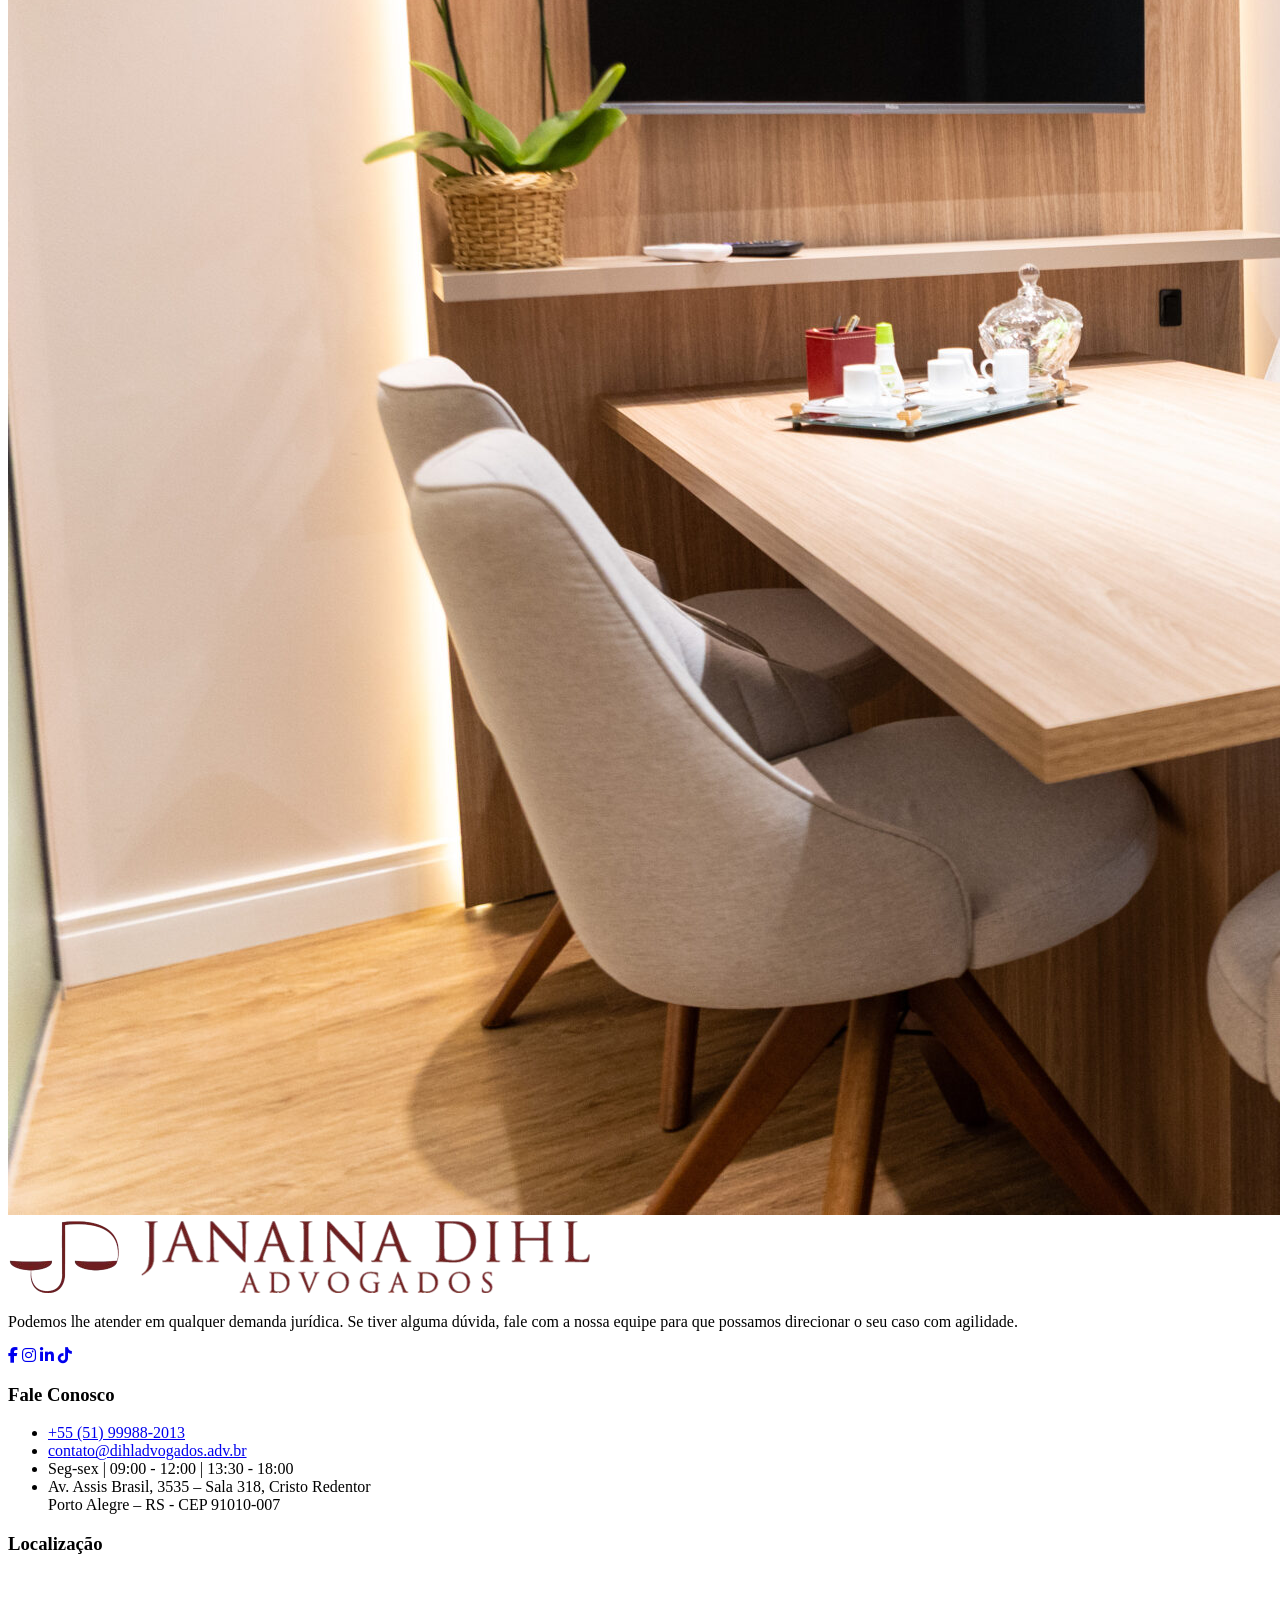
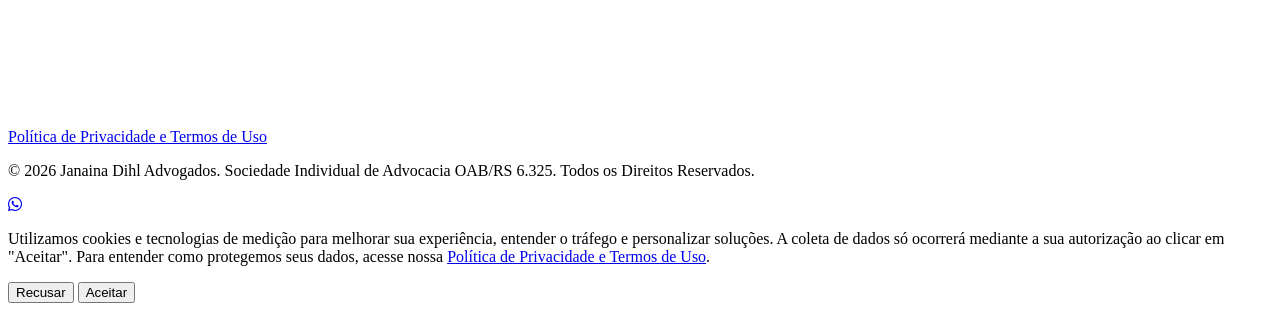
==== commit ae5c7f43: "Update index.html" ====
--- a/index.html
+++ b/index.html
@@ -394,7 +394,7 @@
                             <a href="mailto:contato@dihladvogados.adv.br" class="hover:text-brand-primary transition">contato@dihladvogados.adv.br</a>
                         </li>
                         <li>
-                            <span>09:00 - 12:00 | 13:30 - 18:00</span>
+                            <span>Seg-sex | 09:00 - 12:00 | 13:30 - 18:00</span>
                         </li>
                         <li class="pt-2">
                             <span class="leading-relaxed block">Av. Assis Brasil, 3535 – Sala 318, Cristo Redentor<br>Porto Alegre – RS - CEP 91010-007</span>
@@ -554,3 +554,4 @@
     </script>
 </body>
 </html>
+
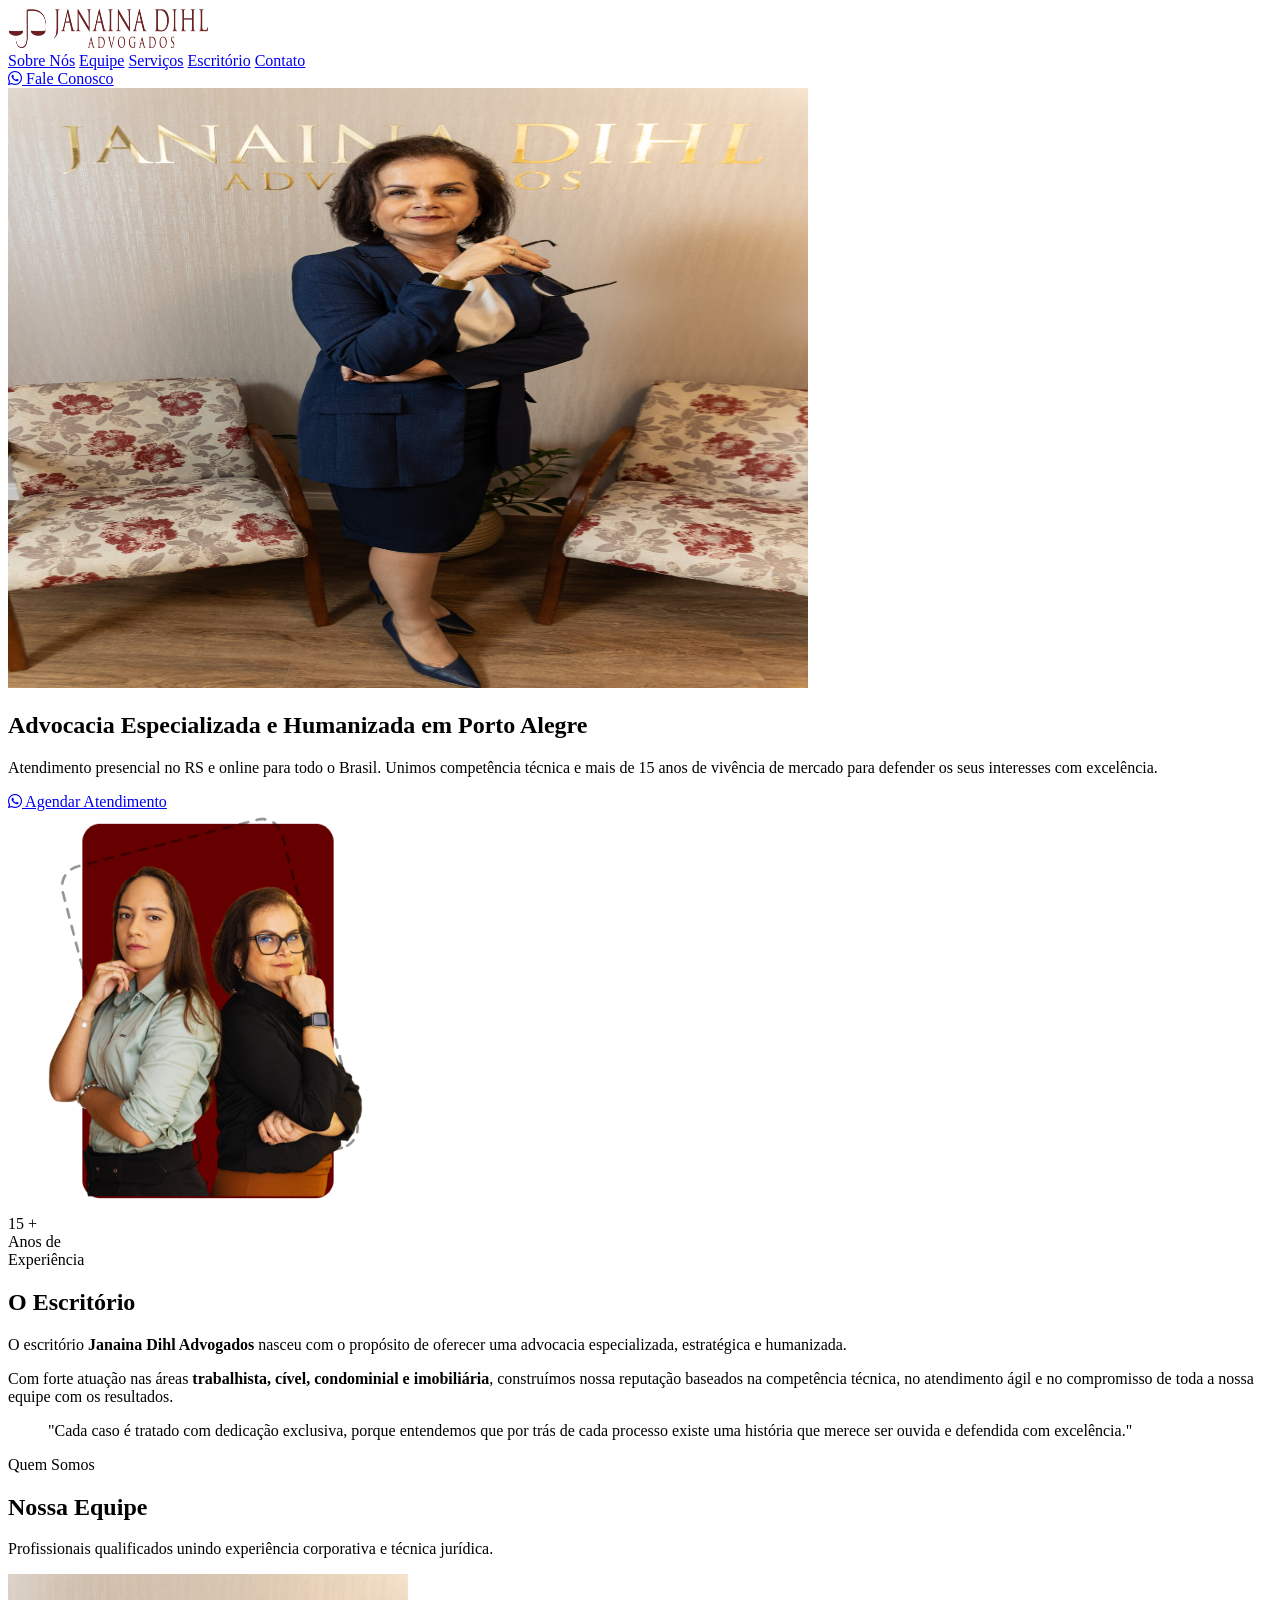
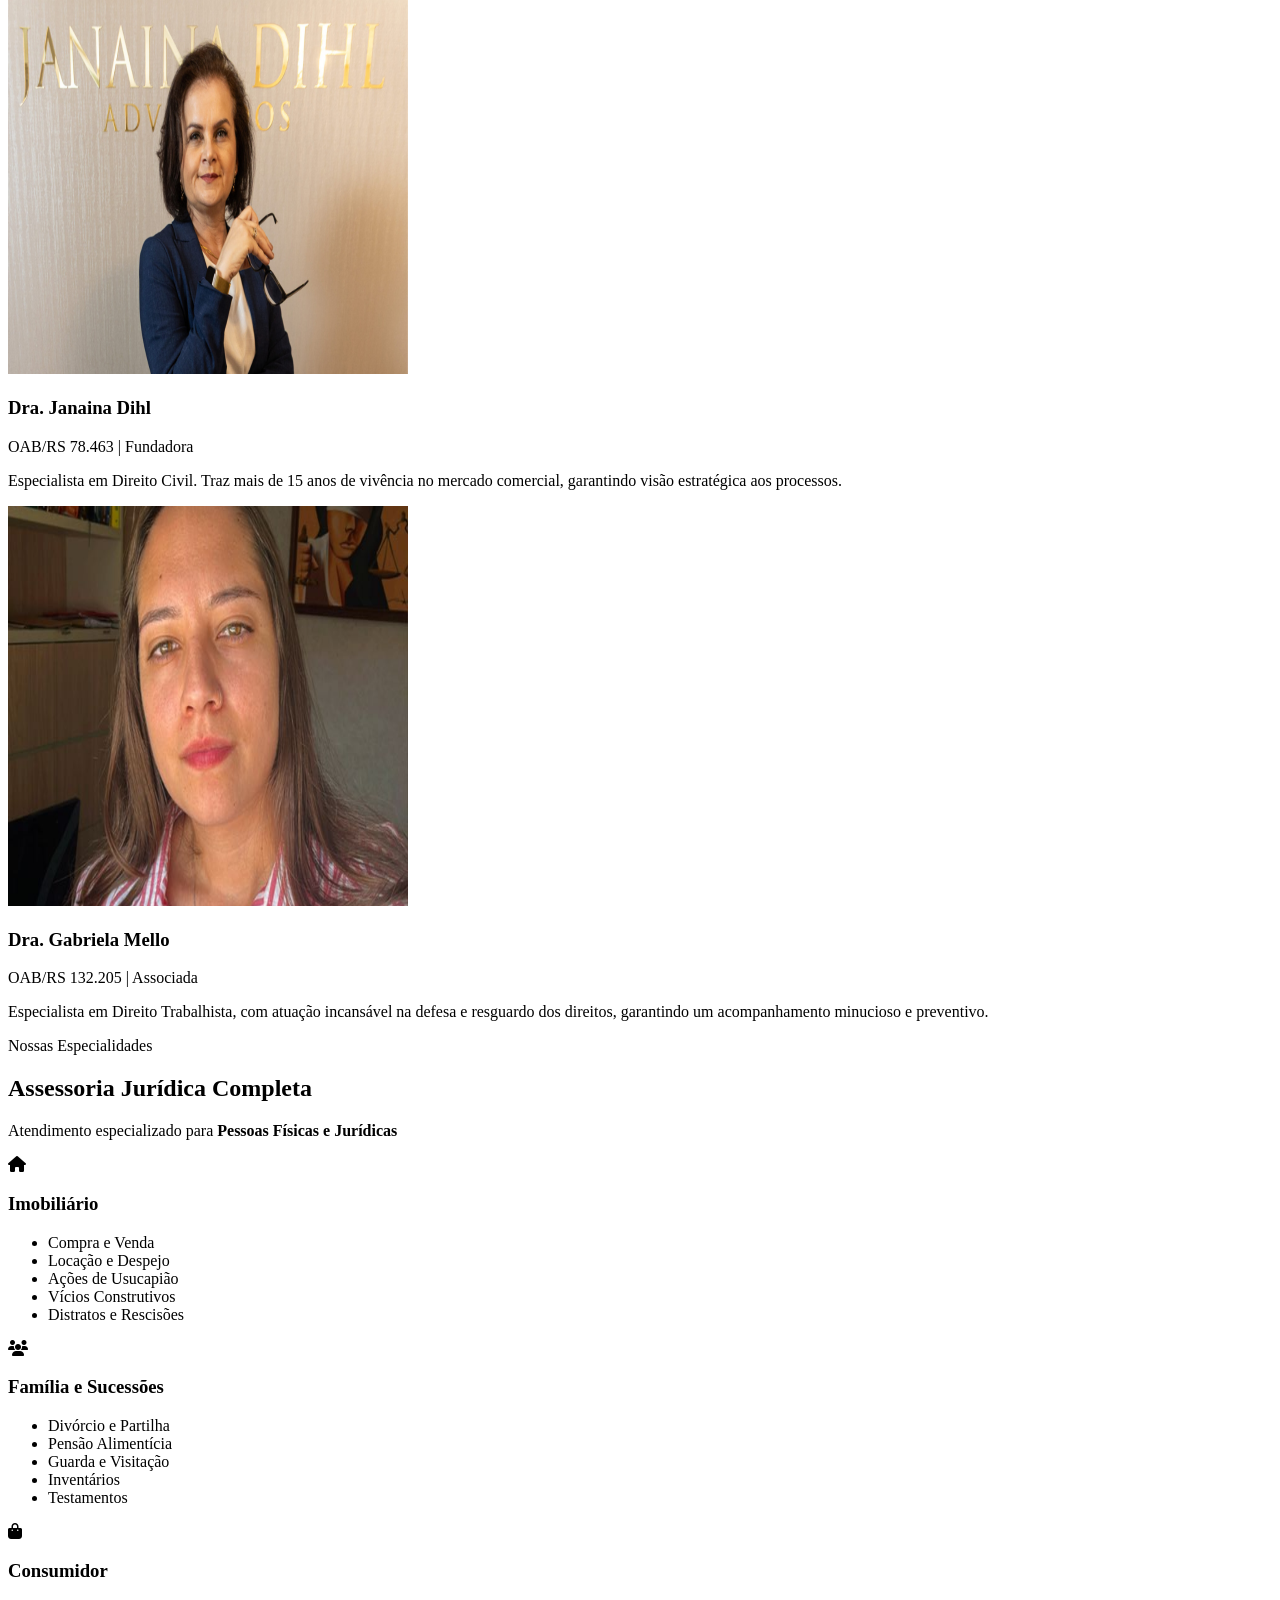
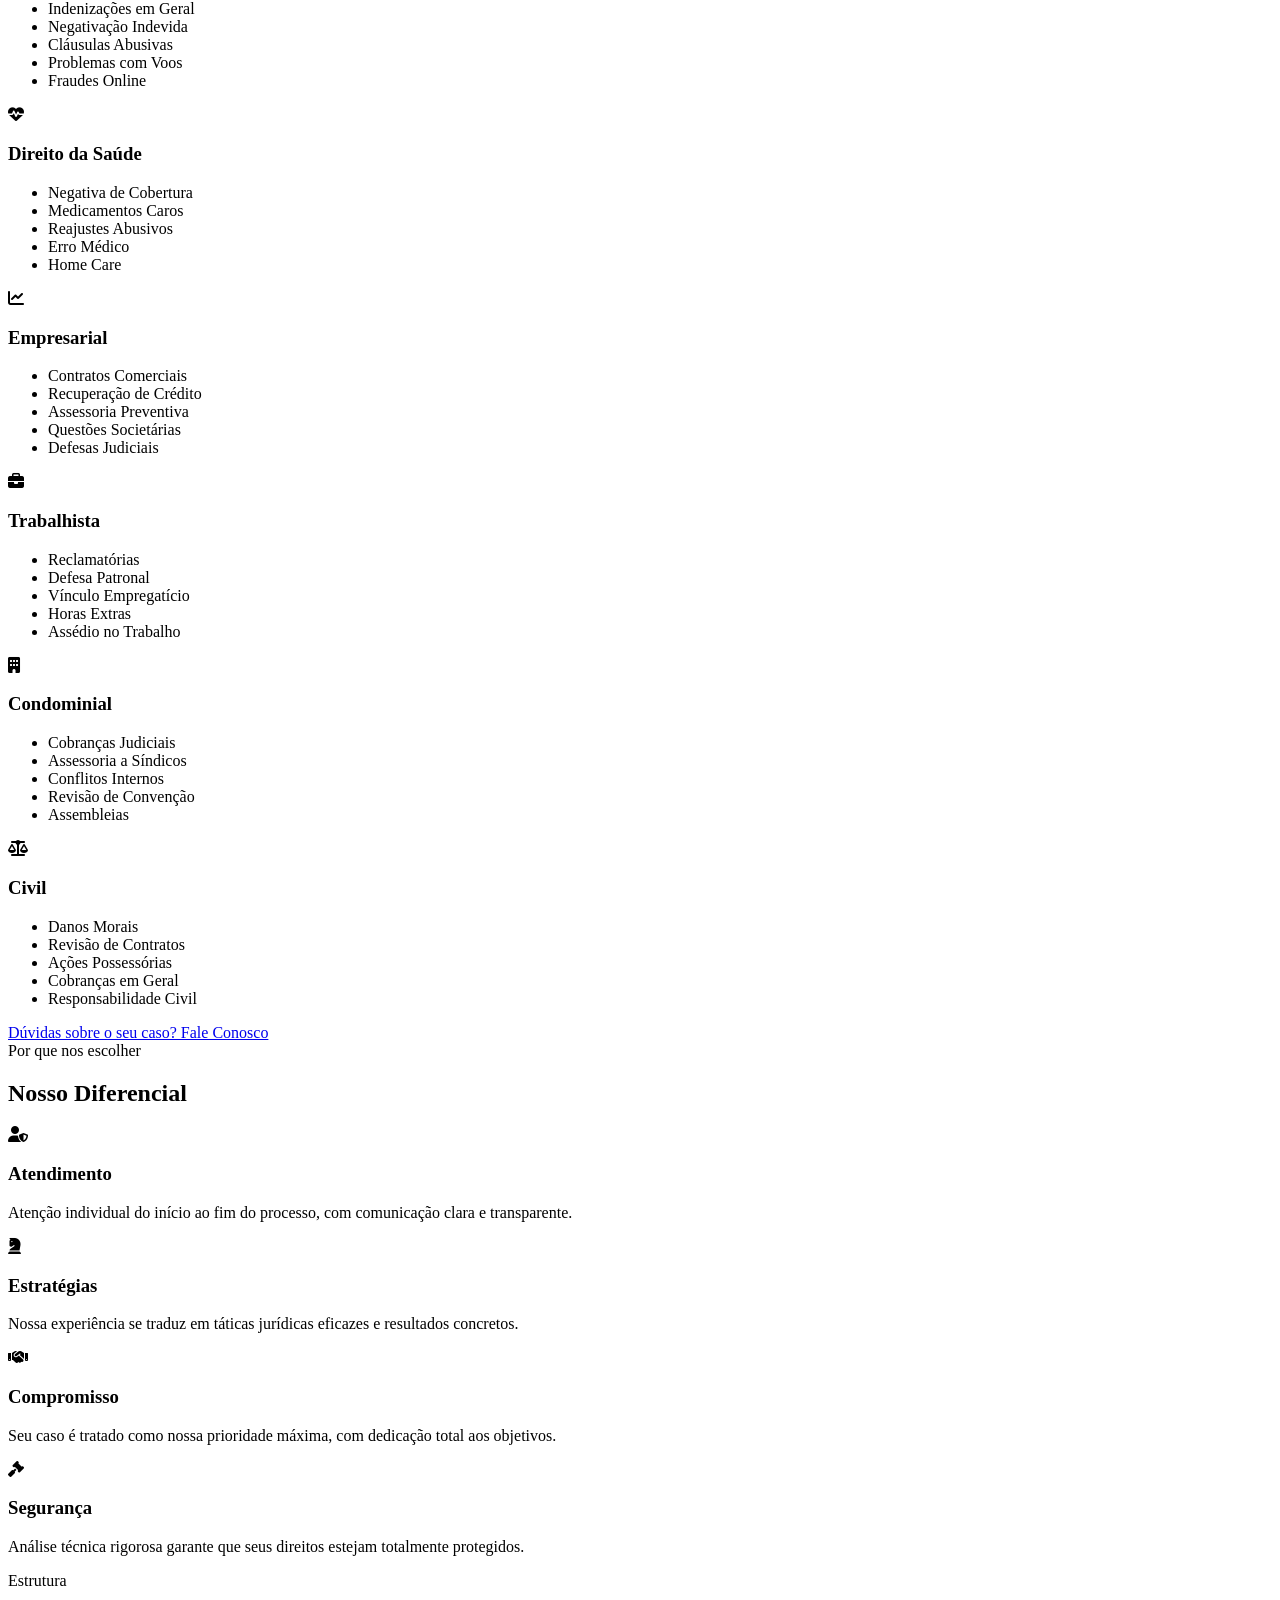
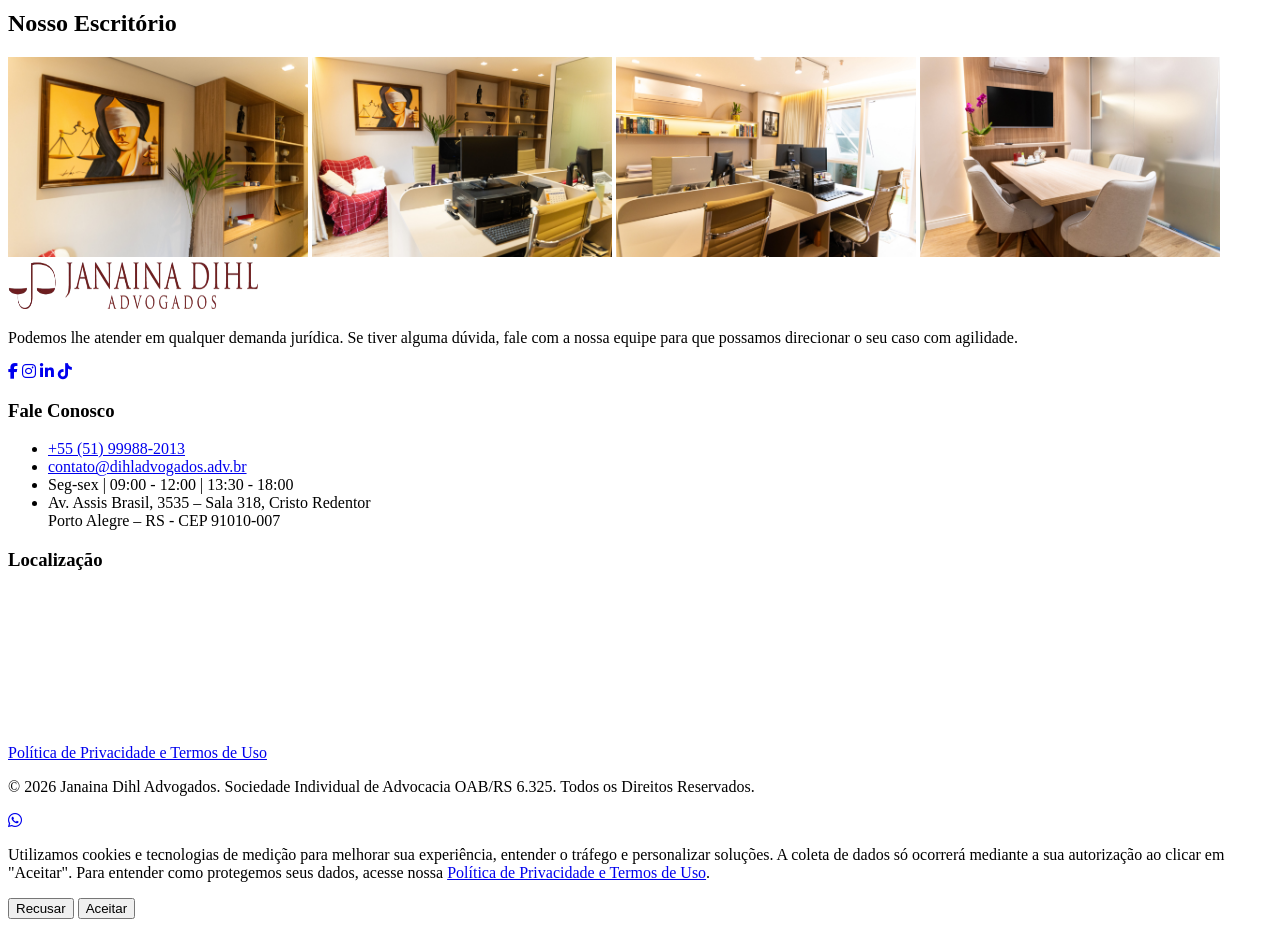
==== commit 8253d593: "Update print statement from 'Hello' to 'Goodbye'" ====
--- a/index.html
+++ b/index.html
@@ -35,9 +35,17 @@
     <link rel="icon" href="img/favicon-advocacia-porto-alegre-32x32.png" sizes="32x32" />
     <link rel="apple-touch-icon" href="img/apple-touch-icon-advocacia.png" />
     
+    <link rel="preconnect" href="https://fonts.googleapis.com">
+    <link rel="preconnect" href="https://fonts.gstatic.com" crossorigin>
+    <link rel="preconnect" href="https://cdnjs.cloudflare.com">
+    
+    <link rel="preload" as="image" href="img/advogada-janaina-dihl-especialista-direito-civil-rs.jpg" fetchpriority="high">
+    
     <script src="https://cdn.tailwindcss.com"></script>
     
-    <link rel="stylesheet" href="https://cdnjs.cloudflare.com/ajax/libs/font-awesome/6.4.0/css/all.min.css">
+    <link rel="stylesheet" href="https://cdnjs.cloudflare.com/ajax/libs/font-awesome/6.4.0/css/all.min.css" media="print" onload="this.media='all'">
+    <noscript><link rel="stylesheet" href="https://cdnjs.cloudflare.com/ajax/libs/font-awesome/6.4.0/css/all.min.css"></noscript>
+    
     <link href="https://fonts.googleapis.com/css2?family=Inter:wght@300;400;500;600;700&family=Lora:ital,wght@0,400;0,500;0,600;0,700;1,400&display=swap" rel="stylesheet">
 
     <script>
@@ -72,13 +80,13 @@
 <body class="bg-gray-50 text-gray-800 font-sans antialiased relative">
 
     <noscript><iframe src="https://www.googletagmanager.com/ns.html?id=GTM-XXXXXXX"
-    height="0" width="0" style="display:none;visibility:hidden"></iframe></noscript>
+    height="0" width="0" style="display:none;visibility:hidden" title="Google Tag Manager"></iframe></noscript>
     
     <header class="bg-white sticky top-0 z-50 shadow-sm border-b border-gray-100">
         <div class="max-w-7xl mx-auto px-4 sm:px-6 lg:px-8 flex justify-between items-center py-4">
             <div class="flex-shrink-0">
-                <a href="#">
-                    <img src="img/logo-janaina-dihl-advogados-porto-alegre.png" alt="Logotipo do escritório Janaina Dihl Advogados, especialista em direito civil e trabalhista em Porto Alegre, RS" class="h-8 md:h-10 w-auto">
+                <a href="#" aria-label="Página Inicial">
+                    <img src="img/logo-janaina-dihl-advogados-porto-alegre.png" alt="Logotipo do escritório Janaina Dihl Advogados, especialista em direito civil e trabalhista em Porto Alegre, RS" class="h-8 md:h-10 w-auto" width="200" height="40">
                 </a>
             </div>
             <nav class="hidden md:flex space-x-8 font-semibold text-sm uppercase tracking-wider">
@@ -90,297 +98,298 @@
             </nav>
             <div class="hidden md:block">
                 <a href="https://wa.me/5551999882013?text=Ol%C3%A1%2C%20visitei%20seu%20site%20e%20preciso%20de%20ajuda%20com%20meus%20direitos" target="_blank" class="bg-brand-primary hover:bg-brand-accent text-white px-5 py-2.5 rounded shadow transition flex items-center font-semibold text-sm">
-                    <i class="fab fa-whatsapp mr-2 text-lg"></i> Fale Conosco
+                    <i class="fab fa-whatsapp mr-2 text-lg" aria-hidden="true"></i> Fale Conosco
                 </a>
             </div>
         </div>
     </header>
 
-    <section class="relative bg-white pt-8 pb-16 lg:pt-16 lg:pb-32 overflow-hidden flex items-center min-h-[75vh]">
-        <div class="absolute inset-0 w-full h-full z-0 flex justify-end overflow-hidden">
-            <div class="w-full lg:w-[55%] h-full relative">
-                <img src="img/advogada-janaina-dihl-especialista-direito-civil-rs.jpg" alt="Dra. Janaina Dihl, advogada especialista em Direito Civil em Porto Alegre, perfilada no escritório jurídico" class="w-full h-full object-cover object-top scale-105">
-                <div class="absolute inset-0 bg-gradient-to-r from-white from-0% via-white/70 via-20% to-transparent to-50%"></div>
-                <div class="absolute inset-0 bg-gradient-to-t from-white via-transparent to-transparent lg:hidden"></div>
-            </div>
-        </div>
-
-        <div class="absolute top-0 left-0 w-full lg:w-[45%] h-full bg-white/95 lg:bg-white z-0"></div>
-
-        <div class="max-w-7xl mx-auto px-4 sm:px-6 lg:px-8 relative z-10 w-full">
-            <div class="w-full lg:w-[45%] text-center lg:text-left pr-6">
-                <h1 class="text-4xl md:text-5xl lg:text-6xl font-serif font-bold text-brand-primary leading-tight mb-6">Advocacia Especializada e Humanizada em Porto Alegre</h1>
-                <p class="text-lg md:text-xl mb-8 text-gray-700 font-light leading-relaxed">Atendimento presencial no RS e online para todo o Brasil. Unimos competência técnica e mais de 15 anos de vivência de mercado para defender os seus interesses com excelência.</p>
-                <div class="flex flex-col sm:flex-row gap-4 justify-center lg:justify-start">
-                    <a href="https://wa.me/5551999882013?text=Ol%C3%A1%2C%20gostaria%20de%20agendar%20uma%20consulta." target="_blank" class="bg-brand-primary text-white px-8 py-4 rounded font-bold text-lg hover:bg-brand-accent transition shadow-lg inline-flex items-center justify-center">
-                        <i class="fab fa-whatsapp text-2xl mr-2 text-white"></i> Agendar Atendimento
+    <main id="conteudo-principal">
+        <section class="relative bg-white pt-8 pb-16 lg:pt-16 lg:pb-32 overflow-hidden flex items-center min-h-[75vh]">
+            <div class="absolute inset-0 w-full h-full z-0 flex justify-end overflow-hidden">
+                <div class="w-full lg:w-[55%] h-full relative">
+                    <img src="img/advogada-janaina-dihl-especialista-direito-civil-rs.jpg" alt="Dra. Janaina Dihl, advogada especialista em Direito Civil em Porto Alegre, perfilada no escritório jurídico" class="w-full h-full object-cover object-top scale-105" width="800" height="600" fetchpriority="high">
+                    <div class="absolute inset-0 bg-gradient-to-r from-white from-0% via-white/70 via-20% to-transparent to-50%"></div>
+                    <div class="absolute inset-0 bg-gradient-to-t from-white via-transparent to-transparent lg:hidden"></div>
+                </div>
+            </div>
+
+            <div class="absolute top-0 left-0 w-full lg:w-[45%] h-full bg-white/95 lg:bg-white z-0"></div>
+
+            <div class="max-w-7xl mx-auto px-4 sm:px-6 lg:px-8 relative z-10 w-full">
+                <div class="w-full lg:w-[45%] text-center lg:text-left pr-6">
+                    <h1 class="text-4xl md:text-5xl lg:text-6xl font-serif font-bold text-brand-primary leading-tight mb-6">Advocacia Especializada e Humanizada em Porto Alegre</h1>
+                    <p class="text-lg md:text-xl mb-8 text-gray-700 font-light leading-relaxed">Atendimento presencial no RS e online para todo o Brasil. Unimos competência técnica e mais de 15 anos de vivência de mercado para defender os seus interesses com excelência.</p>
+                    <div class="flex flex-col sm:flex-row gap-4 justify-center lg:justify-start">
+                        <a href="https://wa.me/5551999882013?text=Ol%C3%A1%2C%20gostaria%20de%20agendar%20uma%20consulta." target="_blank" class="bg-brand-primary text-white px-8 py-4 rounded font-bold text-lg hover:bg-brand-accent transition shadow-lg inline-flex items-center justify-center">
+                            <i class="fab fa-whatsapp text-2xl mr-2 text-white" aria-hidden="true"></i> Agendar Atendimento
+                        </a>
+                    </div>
+                </div>
+            </div>
+        </section>
+
+        <section id="sobre" class="py-16 bg-white">
+            <div class="max-w-7xl mx-auto px-4 sm:px-6 lg:px-8">
+                <div class="grid md:grid-cols-2 gap-16 items-center">
+                    <div class="order-2 md:order-1 relative">
+                        <img src="img/selo-15-anos-experiencia-advocacia.png" alt="Selo comemorativo destacando mais de 15 anos de experiência em advocacia empresarial e civil" class="w-full max-w-md mx-auto lazyload" loading="lazy" decoding="async" width="400" height="400">
+                        
+                        <div class="absolute -bottom-8 -right-4 md:-right-8 bg-brand-primary text-white p-6 rounded-lg shadow-xl z-20 min-w-[140px] border border-brand-accent flex flex-col items-center justify-center">
+                            <div class="flex items-baseline justify-center">
+                                <span class="text-4xl font-serif font-bold">15</span>
+                                <span class="text-2xl font-serif text-white ml-1">+</span>
+                            </div>
+                            <span class="text-xs font-semibold uppercase tracking-widest text-gray-200 text-center mt-1">Anos de<br>Experiência</span>
+                        </div>
+                    </div>
+                    
+                    <div class="order-1 md:order-2">
+                        <h2 class="text-3xl md:text-4xl font-serif font-bold text-brand-primary mb-4">O Escritório</h2>
+                        <div class="w-16 h-1 bg-brand-accent mb-8"></div>
+                        
+                        <div class="text-base text-gray-700 leading-relaxed space-y-4">
+                            <p>O escritório <strong>Janaina Dihl Advogados</strong> nasceu com o propósito de oferecer uma advocacia especializada, estratégica e humanizada.</p>
+                            <p>Com forte atuação nas áreas <strong>trabalhista, cível, condominial e imobiliária</strong>, construímos nossa reputação baseados na competência técnica, no atendimento ágil e no compromisso de toda a nossa equipe com os resultados.</p>
+                            <blockquote class="border-l-4 border-brand-accent pl-4 italic text-brand-dark mt-6 font-medium bg-gray-50 py-3 pr-2 rounded-r shadow-sm">
+                                "Cada caso é tratado com dedicação exclusiva, porque entendemos que por trás de cada processo existe uma história que merece ser ouvida e defendida com excelência."
+                            </blockquote>
+                        </div>
+                    </div>
+                </div>
+            </div>
+        </section>
+
+        <section id="equipe" class="py-20 bg-gray-50 border-t border-gray-200">
+            <div class="max-w-7xl mx-auto px-4 sm:px-6 lg:px-8">
+                <div class="text-center mb-16">
+                    <span class="text-sm font-bold tracking-widest text-brand-accent uppercase block mb-2">Quem Somos</span>
+                    <h2 class="text-3xl md:text-4xl font-serif font-bold text-brand-primary">Nossa Equipe</h2>
+                    <div class="w-16 h-1 bg-brand-accent mx-auto mt-6 mb-6"></div>
+                    <p class="text-base text-gray-600 max-w-2xl mx-auto">Profissionais qualificados unindo experiência corporativa e técnica jurídica.</p>
+                </div>
+                
+                <div class="grid md:grid-cols-2 gap-8 items-stretch max-w-4xl mx-auto">
+                    <div class="group bg-white rounded shadow-sm border border-gray-100 hover:shadow-xl transition duration-300 flex flex-col h-full overflow-hidden">
+                        <div class="h-64 w-full bg-gray-200 overflow-hidden shrink-0 relative">
+                            <img src="img/perfil-advogada-janaina-dihl-porto-alegre.jpg" alt="Retrato profissional da Dra. Janaina Dihl, advogada fundadora especialista em Direito Civil e Condominial" class="w-full h-full object-cover object-top group-hover:scale-105 transition duration-500 lazyload" loading="lazy" decoding="async" width="400" height="400">
+                        </div>
+                        <div class="p-6 text-center flex flex-col flex-grow">
+                            <h3 class="text-xl font-bold text-brand-dark mb-1">Dra. Janaina Dihl</h3>
+                            <p class="text-brand-accent font-bold text-[10px] uppercase tracking-widest mb-4">OAB/RS 78.463 | Fundadora</p>
+                            <p class="text-sm text-gray-600 leading-relaxed flex-grow">Especialista em Direito Civil. Traz mais de 15 anos de vivência no mercado comercial, garantindo visão estratégica aos processos.</p>
+                        </div>
+                    </div>
+
+                    <div class="group bg-white rounded shadow-sm border border-gray-100 hover:shadow-xl transition duration-300 flex flex-col h-full overflow-hidden">
+                        <div class="h-64 w-full bg-gray-200 overflow-hidden shrink-0 relative">
+                            <img src="img/perfil-advogada-trabalhista-gabriela-mello.jpg" alt="Retrato profissional da Dra. Gabriela Mello, advogada associada especialista em Direito Trabalhista no RS" class="w-full h-full object-cover object-top group-hover:scale-105 transition duration-500 lazyload" loading="lazy" decoding="async" width="400" height="400">
+                        </div>
+                        <div class="p-6 text-center flex flex-col flex-grow">
+                            <h3 class="text-xl font-bold text-brand-dark mb-1">Dra. Gabriela Mello</h3>
+                            <p class="text-brand-accent font-bold text-[10px] uppercase tracking-widest mb-4">OAB/RS 132.205 | Associada</p>
+                            <p class="text-sm text-gray-600 leading-relaxed flex-grow">Especialista em Direito Trabalhista, com atuação incansável na defesa e resguardo dos direitos, garantindo um acompanhamento minucioso e preventivo.</p>
+                        </div>
+                    </div>
+                </div>
+            </div>
+        </section>
+
+        <section id="servicos" class="py-20 bg-white border-t border-gray-200">
+            <div class="max-w-7xl mx-auto px-4 sm:px-6 lg:px-8 text-center">
+                <div class="mb-16">
+                    <span class="text-sm font-bold tracking-widest text-brand-accent uppercase block mb-2">Nossas Especialidades</span>
+                    <h2 class="text-3xl md:text-4xl font-serif font-bold text-brand-primary">Assessoria Jurídica Completa</h2>
+                    <div class="w-16 h-1 bg-brand-accent mx-auto mt-6 mb-6"></div>
+                    <p class="text-base text-gray-600 max-w-2xl mx-auto">Atendimento especializado para <strong>Pessoas Físicas e Jurídicas</strong></p>
+                </div>
+                
+                <div class="grid md:grid-cols-2 lg:grid-cols-4 gap-6 items-stretch text-left">
+                    <div class="p-8 border border-gray-100 rounded shadow-sm hover:shadow-xl hover:border-brand-primary transition duration-300 group flex flex-col h-full text-center">
+                        <div class="w-16 h-16 bg-gray-50 rounded-full flex items-center justify-center mx-auto mb-6 group-hover:bg-brand-primary transition duration-300 shrink-0">
+                            <i class="fas fa-home text-2xl text-brand-primary group-hover:text-white transition" aria-hidden="true"></i>
+                        </div>
+                        <h3 class="text-xl font-bold text-brand-dark mb-4">Imobiliário</h3>
+                        <ul class="text-sm text-gray-600 space-y-2 text-left flex-grow list-disc list-inside marker:text-brand-accent">
+                            <li>Compra e Venda</li>
+                            <li>Locação e Despejo</li>
+                            <li>Ações de Usucapião</li>
+                            <li>Vícios Construtivos</li>
+                            <li>Distratos e Rescisões</li>
+                        </ul>
+                    </div>
+
+                    <div class="p-8 border border-gray-100 rounded shadow-sm hover:shadow-xl hover:border-brand-primary transition duration-300 group flex flex-col h-full text-center">
+                        <div class="w-16 h-16 bg-gray-50 rounded-full flex items-center justify-center mx-auto mb-6 group-hover:bg-brand-primary transition duration-300 shrink-0">
+                            <i class="fas fa-users text-2xl text-brand-primary group-hover:text-white transition" aria-hidden="true"></i>
+                        </div>
+                        <h3 class="text-xl font-bold text-brand-dark mb-4">Família e Sucessões</h3>
+                        <ul class="text-sm text-gray-600 space-y-2 text-left flex-grow list-disc list-inside marker:text-brand-accent">
+                            <li>Divórcio e Partilha</li>
+                            <li>Pensão Alimentícia</li>
+                            <li>Guarda e Visitação</li>
+                            <li>Inventários</li>
+                            <li>Testamentos</li>
+                        </ul>
+                    </div>
+
+                    <div class="p-8 border border-gray-100 rounded shadow-sm hover:shadow-xl hover:border-brand-primary transition duration-300 group flex flex-col h-full text-center">
+                        <div class="w-16 h-16 bg-gray-50 rounded-full flex items-center justify-center mx-auto mb-6 group-hover:bg-brand-primary transition duration-300 shrink-0">
+                            <i class="fas fa-shopping-bag text-2xl text-brand-primary group-hover:text-white transition" aria-hidden="true"></i>
+                        </div>
+                        <h3 class="text-xl font-bold text-brand-dark mb-4">Consumidor</h3>
+                        <ul class="text-sm text-gray-600 space-y-2 text-left flex-grow list-disc list-inside marker:text-brand-accent">
+                            <li>Indenizações em Geral</li>
+                            <li>Negativação Indevida</li>
+                            <li>Cláusulas Abusivas</li>
+                            <li>Problemas com Voos</li>
+                            <li>Fraudes Online</li>
+                        </ul>
+                    </div>
+
+                    <div class="p-8 border border-gray-100 rounded shadow-sm hover:shadow-xl hover:border-brand-primary transition duration-300 group flex flex-col h-full text-center">
+                        <div class="w-16 h-16 bg-gray-50 rounded-full flex items-center justify-center mx-auto mb-6 group-hover:bg-brand-primary transition duration-300 shrink-0">
+                            <i class="fas fa-heartbeat text-2xl text-brand-primary group-hover:text-white transition" aria-hidden="true"></i>
+                        </div>
+                        <h3 class="text-xl font-bold text-brand-dark mb-4">Direito da Saúde</h3>
+                        <ul class="text-sm text-gray-600 space-y-2 text-left flex-grow list-disc list-inside marker:text-brand-accent">
+                            <li>Negativa de Cobertura</li>
+                            <li>Medicamentos Caros</li>
+                            <li>Reajustes Abusivos</li>
+                            <li>Erro Médico</li>
+                            <li>Home Care</li>
+                        </ul>
+                    </div>
+
+                    <div class="p-8 border border-gray-100 rounded shadow-sm hover:shadow-xl hover:border-brand-primary transition duration-300 group flex flex-col h-full text-center">
+                        <div class="w-16 h-16 bg-gray-50 rounded-full flex items-center justify-center mx-auto mb-6 group-hover:bg-brand-primary transition duration-300 shrink-0">
+                            <i class="fas fa-chart-line text-2xl text-brand-primary group-hover:text-white transition" aria-hidden="true"></i>
+                        </div>
+                        <h3 class="text-xl font-bold text-brand-dark mb-4">Empresarial</h3>
+                        <ul class="text-sm text-gray-600 space-y-2 text-left flex-grow list-disc list-inside marker:text-brand-accent">
+                            <li>Contratos Comerciais</li>
+                            <li>Recuperação de Crédito</li>
+                            <li>Assessoria Preventiva</li>
+                            <li>Questões Societárias</li>
+                            <li>Defesas Judiciais</li>
+                        </ul>
+                    </div>
+
+                    <div class="p-8 border border-gray-100 rounded shadow-sm hover:shadow-xl hover:border-brand-primary transition duration-300 group flex flex-col h-full text-center">
+                        <div class="w-16 h-16 bg-gray-50 rounded-full flex items-center justify-center mx-auto mb-6 group-hover:bg-brand-primary transition duration-300 shrink-0">
+                            <i class="fas fa-briefcase text-2xl text-brand-primary group-hover:text-white transition" aria-hidden="true"></i>
+                        </div>
+                        <h3 class="text-xl font-bold text-brand-dark mb-4">Trabalhista</h3>
+                        <ul class="text-sm text-gray-600 space-y-2 text-left flex-grow list-disc list-inside marker:text-brand-accent">
+                            <li>Reclamatórias</li>
+                            <li>Defesa Patronal</li>
+                            <li>Vínculo Empregatício</li>
+                            <li>Horas Extras</li>
+                            <li>Assédio no Trabalho</li>
+                        </ul>
+                    </div>
+
+                    <div class="p-8 border border-gray-100 rounded shadow-sm hover:shadow-xl hover:border-brand-primary transition duration-300 group flex flex-col h-full text-center">
+                        <div class="w-16 h-16 bg-gray-50 rounded-full flex items-center justify-center mx-auto mb-6 group-hover:bg-brand-primary transition duration-300 shrink-0">
+                            <i class="fas fa-building text-2xl text-brand-primary group-hover:text-white transition" aria-hidden="true"></i>
+                        </div>
+                        <h3 class="text-xl font-bold text-brand-dark mb-4">Condominial</h3>
+                        <ul class="text-sm text-gray-600 space-y-2 text-left flex-grow list-disc list-inside marker:text-brand-accent">
+                            <li>Cobranças Judiciais</li>
+                            <li>Assessoria a Síndicos</li>
+                            <li>Conflitos Internos</li>
+                            <li>Revisão de Convenção</li>
+                            <li>Assembleias</li>
+                        </ul>
+                    </div>
+
+                    <div class="p-8 border border-gray-100 rounded shadow-sm hover:shadow-xl hover:border-brand-primary transition duration-300 group flex flex-col h-full text-center">
+                        <div class="w-16 h-16 bg-gray-50 rounded-full flex items-center justify-center mx-auto mb-6 group-hover:bg-brand-primary transition duration-300 shrink-0">
+                            <i class="fas fa-balance-scale text-2xl text-brand-primary group-hover:text-white transition" aria-hidden="true"></i>
+                        </div>
+                        <h3 class="text-xl font-bold text-brand-dark mb-4">Civil</h3>
+                        <ul class="text-sm text-gray-600 space-y-2 text-left flex-grow list-disc list-inside marker:text-brand-accent">
+                            <li>Danos Morais</li>
+                            <li>Revisão de Contratos</li>
+                            <li>Ações Possessórias</li>
+                            <li>Cobranças em Geral</li>
+                            <li>Responsabilidade Civil</li>
+                        </ul>
+                    </div>
+
+                </div>
+                
+                <div class="text-center mt-12">
+                    <a href="https://wa.me/5551999882013?text=Ol%C3%A1%2C%20visitei%20seu%20site%20e%20preciso%20de%20ajuda%20com%20meus%20direitos" target="_blank" class="inline-flex items-center bg-brand-dark hover:bg-brand-primary text-white px-8 py-3 rounded font-bold transition shadow-lg">
+                        Dúvidas sobre o seu caso? Fale Conosco
                     </a>
                 </div>
             </div>
-        </div>
-    </section>
-
-    <section id="sobre" class="py-16 bg-white">
-        <div class="max-w-7xl mx-auto px-4 sm:px-6 lg:px-8">
-            <div class="grid md:grid-cols-2 gap-16 items-center">
-                <div class="order-2 md:order-1 relative">
-                    <img src="img/selo-15-anos-experiencia-advocacia.png" alt="Selo comemorativo destacando mais de 15 anos de experiência em advocacia empresarial e civil" class="w-full max-w-md mx-auto lazyload">
-                    
-                    <div class="absolute -bottom-8 -right-4 md:-right-8 bg-brand-primary text-white p-6 rounded-lg shadow-xl z-20 min-w-[140px] border border-brand-accent flex flex-col items-center justify-center">
-                        <div class="flex items-baseline justify-center">
-                            <span class="text-4xl font-serif font-bold">15</span>
-                            <span class="text-2xl font-serif text-white ml-1">+</span>
-                        </div>
-                        <span class="text-xs font-semibold uppercase tracking-widest text-gray-200 text-center mt-1">Anos de<br>Experiência</span>
-                    </div>
+        </section>
+
+        <section id="diferenciais" class="py-20 bg-brand-primary text-white">
+            <div class="max-w-7xl mx-auto px-4 sm:px-6 lg:px-8">
+                <div class="text-center mb-16">
+                    <span class="text-sm font-bold tracking-widest text-gray-300 uppercase block mb-2">Por que nos escolher</span>
+                    <h2 class="text-3xl md:text-4xl font-serif font-bold text-white">Nosso Diferencial</h2>
+                    <div class="w-16 h-1 bg-white mx-auto mt-6 mb-6 opacity-50"></div>
+                </div>
+
+                <div class="grid md:grid-cols-4 gap-8 text-center items-stretch">
+                    <div class="p-4 flex flex-col h-full">
+                        <i class="fas fa-user-shield text-4xl text-white mb-6 opacity-90 shrink-0" aria-hidden="true"></i>
+                        <h3 class="text-xl font-bold mb-3">Atendimento</h3>
+                        <p class="text-sm font-light text-gray-200 leading-relaxed flex-grow">Atenção individual do início ao fim do processo, com comunicação clara e transparente.</p>
+                    </div>
+                    <div class="p-4 flex flex-col h-full">
+                        <i class="fas fa-chess-knight text-4xl text-white mb-6 opacity-90 shrink-0" aria-hidden="true"></i>
+                        <h3 class="text-xl font-bold mb-3">Estratégias</h3>
+                        <p class="text-sm font-light text-gray-200 leading-relaxed flex-grow">Nossa experiência se traduz em táticas jurídicas eficazes e resultados concretos.</p>
+                    </div>
+                    <div class="p-4 flex flex-col h-full">
+                        <i class="fas fa-handshake text-4xl text-white mb-6 opacity-90 shrink-0" aria-hidden="true"></i>
+                        <h3 class="text-xl font-bold mb-3">Compromisso</h3>
+                        <p class="text-sm font-light text-gray-200 leading-relaxed flex-grow">Seu caso é tratado como nossa prioridade máxima, com dedicação total aos objetivos.</p>
+                    </div>
+                    <div class="p-4 flex flex-col h-full">
+                        <i class="fas fa-gavel text-4xl text-white mb-6 opacity-90 shrink-0" aria-hidden="true"></i>
+                        <h3 class="text-xl font-bold mb-3">Segurança</h3>
+                        <p class="text-sm font-light text-gray-200 leading-relaxed flex-grow">Análise técnica rigorosa garante que seus direitos estejam totalmente protegidos.</p>
+                    </div>
+                </div>
+            </div>
+        </section>
+
+        <section id="escritorio" class="py-20 bg-gray-50 border-t border-gray-200">
+            <div class="max-w-7xl mx-auto px-4 sm:px-6 lg:px-8">
+                <div class="text-center mb-16">
+                    <span class="text-sm font-bold tracking-widest text-brand-accent uppercase block mb-2">Estrutura</span>
+                    <h2 class="text-3xl md:text-4xl font-serif font-bold text-brand-primary">Nosso Escritório</h2>
+                    <div class="w-16 h-1 bg-brand-accent mx-auto mt-6 mb-6"></div>
                 </div>
                 
-                <div class="order-1 md:order-2">
-                    <h2 class="text-3xl md:text-4xl font-serif font-bold text-brand-primary mb-4">O Escritório</h2>
-                    <div class="w-16 h-1 bg-brand-accent mb-8"></div>
-                    
-                    <div class="text-base text-gray-700 leading-relaxed space-y-4">
-                        <p>O escritório <strong>Janaina Dihl Advogados</strong> nasceu com o propósito de oferecer uma advocacia especializada, estratégica e humanizada.</p>
-                        <p>Com forte atuação nas áreas <strong>trabalhista, cível, condominial e imobiliária</strong>, construímos nossa reputação baseados na competência técnica, no atendimento ágil e no compromisso de toda a nossa equipe com os resultados.</p>
-                        <blockquote class="border-l-4 border-brand-accent pl-4 italic text-brand-dark mt-6 font-medium bg-gray-50 py-3 pr-2 rounded-r shadow-sm">
-                            "Cada caso é tratado com dedicação exclusiva, porque entendemos que por trás de cada processo existe uma história que merece ser ouvida e defendida com excelência."
-                        </blockquote>
-                    </div>
-                </div>
-            </div>
-        </div>
-    </section>
-
-    <section id="equipe" class="py-20 bg-gray-50 border-t border-gray-200">
-        <div class="max-w-7xl mx-auto px-4 sm:px-6 lg:px-8">
-            <div class="text-center mb-16">
-                <span class="text-sm font-bold tracking-widest text-brand-accent uppercase block mb-2">Quem Somos</span>
-                <h2 class="text-3xl md:text-4xl font-serif font-bold text-brand-primary">Nossa Equipe</h2>
-                <div class="w-16 h-1 bg-brand-accent mx-auto mt-6 mb-6"></div>
-                <p class="text-base text-gray-600 max-w-2xl mx-auto">Profissionais qualificados unindo experiência corporativa e técnica jurídica.</p>
-            </div>
-            
-            <div class="grid md:grid-cols-2 gap-8 items-stretch max-w-4xl mx-auto">
-                <div class="group bg-white rounded shadow-sm border border-gray-100 hover:shadow-xl transition duration-300 flex flex-col h-full overflow-hidden">
-                    <div class="h-64 w-full bg-gray-200 overflow-hidden shrink-0 relative">
-                        <img src="img/perfil-advogada-janaina-dihl-porto-alegre.jpg" alt="Retrato profissional da Dra. Janaina Dihl, advogada fundadora especialista em Direito Civil e Condominial" class="w-full h-full object-cover object-top group-hover:scale-105 transition duration-500 lazyload">
-                    </div>
-                    <div class="p-6 text-center flex flex-col flex-grow">
-                        <h3 class="text-xl font-bold text-brand-dark mb-1">Dra. Janaina Dihl</h3>
-                        <p class="text-brand-accent font-bold text-[10px] uppercase tracking-widest mb-4">OAB/RS 78.463 | Fundadora</p>
-                        <p class="text-sm text-gray-600 leading-relaxed flex-grow">Especialista em Direito Civil. Traz mais de 15 anos de vivência no mercado comercial, garantindo visão estratégica aos processos.</p>
-                    </div>
-                </div>
-
-                <div class="group bg-white rounded shadow-sm border border-gray-100 hover:shadow-xl transition duration-300 flex flex-col h-full overflow-hidden">
-                    <div class="h-64 w-full bg-gray-200 overflow-hidden shrink-0 relative">
-                        <img src="img/perfil-advogada-trabalhista-gabriela-mello.jpg" alt="Retrato profissional da Dra. Gabriela Mello, advogada associada especialista em Direito Trabalhista no RS" class="w-full h-full object-cover object-top group-hover:scale-105 transition duration-500 lazyload">
-                    </div>
-                    <div class="p-6 text-center flex flex-col flex-grow">
-                        <h3 class="text-xl font-bold text-brand-dark mb-1">Dra. Gabriela Mello</h3>
-                        <p class="text-brand-accent font-bold text-[10px] uppercase tracking-widest mb-4">OAB/RS 132.205 | Associada</p>
-                        <p class="text-sm text-gray-600 leading-relaxed flex-grow">Especialista em Direito Trabalhista, com atuação incansável na defesa e resguardo dos direitos, garantindo um acompanhamento minucioso e preventivo.</p>
-                    </div>
-                </div>
-            </div>
-        </div>
-    </section>
-
-    <section id="servicos" class="py-20 bg-white border-t border-gray-200">
-        <div class="max-w-7xl mx-auto px-4 sm:px-6 lg:px-8 text-center">
-            <div class="mb-16">
-                <span class="text-sm font-bold tracking-widest text-brand-accent uppercase block mb-2">Nossas Especialidades</span>
-                <h2 class="text-3xl md:text-4xl font-serif font-bold text-brand-primary">Assessoria Jurídica Completa</h2>
-                <div class="w-16 h-1 bg-brand-accent mx-auto mt-6 mb-6"></div>
-                <p class="text-base text-gray-600 max-w-2xl mx-auto">Atendimento especializado para <strong>Pessoas Físicas e Jurídicas</strong></p>
-            </div>
-            
-            <div class="grid md:grid-cols-2 lg:grid-cols-4 gap-6 items-stretch text-left">
-                
-                <div class="p-8 border border-gray-100 rounded shadow-sm hover:shadow-xl hover:border-brand-primary transition duration-300 group flex flex-col h-full text-center">
-                    <div class="w-16 h-16 bg-gray-50 rounded-full flex items-center justify-center mx-auto mb-6 group-hover:bg-brand-primary transition duration-300 shrink-0">
-                        <i class="fas fa-home text-2xl text-brand-primary group-hover:text-white transition"></i>
-                    </div>
-                    <h3 class="text-xl font-bold text-brand-dark mb-4">Imobiliário</h3>
-                    <ul class="text-sm text-gray-600 space-y-2 text-left flex-grow list-disc list-inside marker:text-brand-accent">
-                        <li>Compra e Venda</li>
-                        <li>Locação e Despejo</li>
-                        <li>Ações de Usucapião</li>
-                        <li>Vícios Construtivos</li>
-                        <li>Distratos e Rescisões</li>
-                    </ul>
-                </div>
-
-                <div class="p-8 border border-gray-100 rounded shadow-sm hover:shadow-xl hover:border-brand-primary transition duration-300 group flex flex-col h-full text-center">
-                    <div class="w-16 h-16 bg-gray-50 rounded-full flex items-center justify-center mx-auto mb-6 group-hover:bg-brand-primary transition duration-300 shrink-0">
-                        <i class="fas fa-users text-2xl text-brand-primary group-hover:text-white transition"></i>
-                    </div>
-                    <h3 class="text-xl font-bold text-brand-dark mb-4">Família e Sucessões</h3>
-                    <ul class="text-sm text-gray-600 space-y-2 text-left flex-grow list-disc list-inside marker:text-brand-accent">
-                        <li>Divórcio e Partilha</li>
-                        <li>Pensão Alimentícia</li>
-                        <li>Guarda e Visitação</li>
-                        <li>Inventários</li>
-                        <li>Testamentos</li>
-                    </ul>
-                </div>
-
-                <div class="p-8 border border-gray-100 rounded shadow-sm hover:shadow-xl hover:border-brand-primary transition duration-300 group flex flex-col h-full text-center">
-                    <div class="w-16 h-16 bg-gray-50 rounded-full flex items-center justify-center mx-auto mb-6 group-hover:bg-brand-primary transition duration-300 shrink-0">
-                        <i class="fas fa-shopping-bag text-2xl text-brand-primary group-hover:text-white transition"></i>
-                    </div>
-                    <h3 class="text-xl font-bold text-brand-dark mb-4">Consumidor</h3>
-                    <ul class="text-sm text-gray-600 space-y-2 text-left flex-grow list-disc list-inside marker:text-brand-accent">
-                        <li>Indenizações em Geral</li>
-                        <li>Negativação Indevida</li>
-                        <li>Cláusulas Abusivas</li>
-                        <li>Problemas com Voos</li>
-                        <li>Fraudes Online</li>
-                    </ul>
-                </div>
-
-                <div class="p-8 border border-gray-100 rounded shadow-sm hover:shadow-xl hover:border-brand-primary transition duration-300 group flex flex-col h-full text-center">
-                    <div class="w-16 h-16 bg-gray-50 rounded-full flex items-center justify-center mx-auto mb-6 group-hover:bg-brand-primary transition duration-300 shrink-0">
-                        <i class="fas fa-heartbeat text-2xl text-brand-primary group-hover:text-white transition"></i>
-                    </div>
-                    <h3 class="text-xl font-bold text-brand-dark mb-4">Direito da Saúde</h3>
-                    <ul class="text-sm text-gray-600 space-y-2 text-left flex-grow list-disc list-inside marker:text-brand-accent">
-                        <li>Negativa de Cobertura</li>
-                        <li>Medicamentos Caros</li>
-                        <li>Reajustes Abusivos</li>
-                        <li>Erro Médico</li>
-                        <li>Home Care</li>
-                    </ul>
-                </div>
-
-                <div class="p-8 border border-gray-100 rounded shadow-sm hover:shadow-xl hover:border-brand-primary transition duration-300 group flex flex-col h-full text-center">
-                    <div class="w-16 h-16 bg-gray-50 rounded-full flex items-center justify-center mx-auto mb-6 group-hover:bg-brand-primary transition duration-300 shrink-0">
-                        <i class="fas fa-chart-line text-2xl text-brand-primary group-hover:text-white transition"></i>
-                    </div>
-                    <h3 class="text-xl font-bold text-brand-dark mb-4">Empresarial</h3>
-                    <ul class="text-sm text-gray-600 space-y-2 text-left flex-grow list-disc list-inside marker:text-brand-accent">
-                        <li>Contratos Comerciais</li>
-                        <li>Recuperação de Crédito</li>
-                        <li>Assessoria Preventiva</li>
-                        <li>Questões Societárias</li>
-                        <li>Defesas Judiciais</li>
-                    </ul>
-                </div>
-
-                <div class="p-8 border border-gray-100 rounded shadow-sm hover:shadow-xl hover:border-brand-primary transition duration-300 group flex flex-col h-full text-center">
-                    <div class="w-16 h-16 bg-gray-50 rounded-full flex items-center justify-center mx-auto mb-6 group-hover:bg-brand-primary transition duration-300 shrink-0">
-                        <i class="fas fa-briefcase text-2xl text-brand-primary group-hover:text-white transition"></i>
-                    </div>
-                    <h3 class="text-xl font-bold text-brand-dark mb-4">Trabalhista</h3>
-                    <ul class="text-sm text-gray-600 space-y-2 text-left flex-grow list-disc list-inside marker:text-brand-accent">
-                        <li>Reclamatórias</li>
-                        <li>Defesa Patronal</li>
-                        <li>Vínculo Empregatício</li>
-                        <li>Horas Extras</li>
-                        <li>Assédio no Trabalho</li>
-                    </ul>
-                </div>
-
-                <div class="p-8 border border-gray-100 rounded shadow-sm hover:shadow-xl hover:border-brand-primary transition duration-300 group flex flex-col h-full text-center">
-                    <div class="w-16 h-16 bg-gray-50 rounded-full flex items-center justify-center mx-auto mb-6 group-hover:bg-brand-primary transition duration-300 shrink-0">
-                        <i class="fas fa-building text-2xl text-brand-primary group-hover:text-white transition"></i>
-                    </div>
-                    <h3 class="text-xl font-bold text-brand-dark mb-4">Condominial</h3>
-                    <ul class="text-sm text-gray-600 space-y-2 text-left flex-grow list-disc list-inside marker:text-brand-accent">
-                        <li>Cobranças Judiciais</li>
-                        <li>Assessoria a Síndicos</li>
-                        <li>Conflitos Internos</li>
-                        <li>Revisão de Convenção</li>
-                        <li>Assembleias</li>
-                    </ul>
-                </div>
-
-                <div class="p-8 border border-gray-100 rounded shadow-sm hover:shadow-xl hover:border-brand-primary transition duration-300 group flex flex-col h-full text-center">
-                    <div class="w-16 h-16 bg-gray-50 rounded-full flex items-center justify-center mx-auto mb-6 group-hover:bg-brand-primary transition duration-300 shrink-0">
-                        <i class="fas fa-balance-scale text-2xl text-brand-primary group-hover:text-white transition"></i>
-                    </div>
-                    <h3 class="text-xl font-bold text-brand-dark mb-4">Civil</h3>
-                    <ul class="text-sm text-gray-600 space-y-2 text-left flex-grow list-disc list-inside marker:text-brand-accent">
-                        <li>Danos Morais</li>
-                        <li>Revisão de Contratos</li>
-                        <li>Ações Possessórias</li>
-                        <li>Cobranças em Geral</li>
-                        <li>Responsabilidade Civil</li>
-                    </ul>
-                </div>
-
-            </div>
-            
-            <div class="text-center mt-12">
-                <a href="https://wa.me/5551999882013?text=Ol%C3%A1%2C%20visitei%20seu%20site%20e%20preciso%20de%20ajuda%20com%20meus%20direitos" target="_blank" class="inline-flex items-center bg-brand-dark hover:bg-brand-primary text-white px-8 py-3 rounded font-bold transition shadow-lg">
-                    Dúvidas sobre o seu caso? Fale Conosco
-                </a>
-            </div>
-        </div>
-    </section>
-
-    <section id="diferenciais" class="py-20 bg-brand-primary text-white">
-        <div class="max-w-7xl mx-auto px-4 sm:px-6 lg:px-8">
-            <div class="text-center mb-16">
-                <span class="text-sm font-bold tracking-widest text-gray-300 uppercase block mb-2">Por que nos escolher</span>
-                <h2 class="text-3xl md:text-4xl font-serif font-bold text-white">Nosso Diferencial</h2>
-                <div class="w-16 h-1 bg-white mx-auto mt-6 mb-6 opacity-50"></div>
-            </div>
-
-            <div class="grid md:grid-cols-4 gap-8 text-center items-stretch">
-                <div class="p-4 flex flex-col h-full">
-                    <i class="fas fa-user-shield text-4xl text-white mb-6 opacity-90 shrink-0"></i>
-                    <h3 class="text-xl font-bold mb-3">Atendimento</h3>
-                    <p class="text-sm font-light text-gray-200 leading-relaxed flex-grow">Atenção individual do início ao fim do processo, com comunicação clara e transparente.</p>
-                </div>
-                <div class="p-4 flex flex-col h-full">
-                    <i class="fas fa-chess-knight text-4xl text-white mb-6 opacity-90 shrink-0"></i>
-                    <h3 class="text-xl font-bold mb-3">Estratégias</h3>
-                    <p class="text-sm font-light text-gray-200 leading-relaxed flex-grow">Nossa experiência se traduz em táticas jurídicas eficazes e resultados concretos.</p>
-                </div>
-                <div class="p-4 flex flex-col h-full">
-                    <i class="fas fa-handshake text-4xl text-white mb-6 opacity-90 shrink-0"></i>
-                    <h3 class="text-xl font-bold mb-3">Compromisso</h3>
-                    <p class="text-sm font-light text-gray-200 leading-relaxed flex-grow">Seu caso é tratado como nossa prioridade máxima, com dedicação total aos objetivos.</p>
-                </div>
-                <div class="p-4 flex flex-col h-full">
-                    <i class="fas fa-gavel text-4xl text-white mb-6 opacity-90 shrink-0"></i>
-                    <h3 class="text-xl font-bold mb-3">Segurança</h3>
-                    <p class="text-sm font-light text-gray-200 leading-relaxed flex-grow">Análise técnica rigorosa garante que seus direitos estejam totalmente protegidos.</p>
-                </div>
-            </div>
-        </div>
-    </section>
-
-    <section id="escritorio" class="py-20 bg-gray-50 border-t border-gray-200">
-        <div class="max-w-7xl mx-auto px-4 sm:px-6 lg:px-8">
-            <div class="text-center mb-16">
-                <span class="text-sm font-bold tracking-widest text-brand-accent uppercase block mb-2">Estrutura</span>
-                <h2 class="text-3xl md:text-4xl font-serif font-bold text-brand-primary">Nosso Escritório</h2>
-                <div class="w-16 h-1 bg-brand-accent mx-auto mt-6 mb-6"></div>
-            </div>
-            
-            <div class="grid grid-cols-2 md:grid-cols-4 gap-4">
-                <img src="img/escritorio-advocacia-porto-alegre-1.jpg" alt="Detalhe da estrutura de atendimento do escritório Janaina Dihl Advogados em Porto Alegre" onclick="openLightbox(0)" class="cursor-pointer rounded-lg shadow hover:opacity-90 transition object-cover h-48 w-full gallery-img lazyload">
-                <img src="img/escritorio-advocacia-porto-alegre-2.jpg" alt="Sala de reuniões do escritório de advocacia, ambiente preparado para atendimento jurídico humanizado e sigiloso" onclick="openLightbox(1)" class="cursor-pointer rounded-lg shadow hover:opacity-90 transition object-cover h-48 w-full gallery-img lazyload">
-                <img src="img/atendimento-juridico-especializado-rs.jpg" alt="Mesa de trabalho em ambiente jurídico, representando a análise técnica rigorosa de processos civis e trabalhistas" onclick="openLightbox(2)" class="cursor-pointer rounded-lg shadow hover:opacity-90 transition object-cover h-48 w-full gallery-img lazyload">
-                <img src="img/estrutura-escritorio-advocacia-rs.jpg" alt="Ambiente moderno e acolhedor do escritório de advocacia localizado no bairro Cristo Redentor, Porto Alegre" onclick="openLightbox(3)" class="cursor-pointer rounded-lg shadow hover:opacity-90 transition object-cover h-48 w-full gallery-img lazyload">
-            </div>
-        </div>
-    </section>
+                <div class="grid grid-cols-2 md:grid-cols-4 gap-4">
+                    <img src="img/escritorio-advocacia-porto-alegre-1.jpg" alt="Detalhe da estrutura de atendimento do escritório Janaina Dihl Advogados em Porto Alegre" onclick="openLightbox(0)" class="cursor-pointer rounded-lg shadow hover:opacity-90 transition object-cover h-48 w-full gallery-img lazyload" loading="lazy" decoding="async" width="300" height="200">
+                    <img src="img/escritorio-advocacia-porto-alegre-2.jpg" alt="Sala de reuniões do escritório de advocacia, ambiente preparado para atendimento jurídico humanizado e sigiloso" onclick="openLightbox(1)" class="cursor-pointer rounded-lg shadow hover:opacity-90 transition object-cover h-48 w-full gallery-img lazyload" loading="lazy" decoding="async" width="300" height="200">
+                    <img src="img/atendimento-juridico-especializado-rs.jpg" alt="Mesa de trabalho em ambiente jurídico, representando a análise técnica rigorosa de processos civis e trabalhistas" onclick="openLightbox(2)" class="cursor-pointer rounded-lg shadow hover:opacity-90 transition object-cover h-48 w-full gallery-img lazyload" loading="lazy" decoding="async" width="300" height="200">
+                    <img src="img/estrutura-escritorio-advocacia-rs.jpg" alt="Ambiente moderno e acolhedor do escritório de advocacia localizado no bairro Cristo Redentor, Porto Alegre" onclick="openLightbox(3)" class="cursor-pointer rounded-lg shadow hover:opacity-90 transition object-cover h-48 w-full gallery-img lazyload" loading="lazy" decoding="async" width="300" height="200">
+                </div>
+            </div>
+        </section>
+    </main>
 
     <footer id="contato" class="bg-white pt-16 border-t border-gray-200">
         <div class="max-w-7xl mx-auto px-4 sm:px-6 lg:px-8">
             <div class="grid md:grid-cols-12 gap-12 mb-12 items-stretch">
                 
                 <div class="md:col-span-4 flex flex-col">
-                    <img src="img/logo-janaina-dihl-advogados-porto-alegre.png" alt="Logotipo do escritório Janaina Dihl Advogados, especialista em direito civil e trabalhista em Porto Alegre, RS" class="h-12 w-auto mb-6 object-contain self-start lazyload">
+                    <img src="img/logo-janaina-dihl-advogados-porto-alegre.png" alt="Logotipo do escritório Janaina Dihl Advogados, especialista em direito civil e trabalhista em Porto Alegre, RS" class="h-12 w-auto mb-6 object-contain self-start lazyload" loading="lazy" decoding="async" width="250" height="48">
                     <p class="text-sm text-gray-600 mb-6 leading-relaxed">Podemos lhe atender em qualquer demanda jurídica. Se tiver alguma dúvida, fale com a nossa equipe para que possamos direcionar o seu caso com agilidade.</p>
                     <div class="flex space-x-3 mt-auto">
-                        <a href="https://www.facebook.com/dihladvogados.adv.br" target="_blank" class="w-10 h-10 rounded bg-gray-100 flex items-center justify-center text-brand-dark hover:bg-brand-primary hover:text-white transition"><i class="fab fa-facebook-f"></i></a>
-                        <a href="https://www.instagram.com/janainadihladvogados/" target="_blank" class="w-10 h-10 rounded bg-gray-100 flex items-center justify-center text-brand-dark hover:bg-brand-primary hover:text-white transition"><i class="fab fa-instagram"></i></a>
-                        <a href="https://www.linkedin.com/in/janaina-oliveira-dihl-4833372a/" target="_blank" class="w-10 h-10 rounded bg-gray-100 flex items-center justify-center text-brand-dark hover:bg-brand-primary hover:text-white transition"><i class="fab fa-linkedin-in"></i></a>
-                        <a href="https://www.tiktok.com/@janainadhiladvogados" target="_blank" class="w-10 h-10 rounded bg-gray-100 flex items-center justify-center text-brand-dark hover:bg-brand-primary hover:text-white transition"><i class="fab fa-tiktok"></i></a>
+                        <a href="https://www.facebook.com/dihladvogados.adv.br" target="_blank" aria-label="Acessar página do Facebook" class="w-10 h-10 rounded bg-gray-100 flex items-center justify-center text-brand-dark hover:bg-brand-primary hover:text-white transition"><i class="fab fa-facebook-f" aria-hidden="true"></i></a>
+                        <a href="https://www.instagram.com/janainadihladvogados/" target="_blank" aria-label="Acessar página do Instagram" class="w-10 h-10 rounded bg-gray-100 flex items-center justify-center text-brand-dark hover:bg-brand-primary hover:text-white transition"><i class="fab fa-instagram" aria-hidden="true"></i></a>
+                        <a href="https://www.linkedin.com/in/janaina-oliveira-dihl-4833372a/" target="_blank" aria-label="Acessar perfil no LinkedIn" class="w-10 h-10 rounded bg-gray-100 flex items-center justify-center text-brand-dark hover:bg-brand-primary hover:text-white transition"><i class="fab fa-linkedin-in" aria-hidden="true"></i></a>
+                        <a href="https://www.tiktok.com/@janainadhiladvogados" target="_blank" aria-label="Acessar perfil no TikTok" class="w-10 h-10 rounded bg-gray-100 flex items-center justify-center text-brand-dark hover:bg-brand-primary hover:text-white transition"><i class="fab fa-tiktok" aria-hidden="true"></i></a>
                     </div>
                 </div>
 
@@ -405,7 +414,7 @@
                 <div class="md:col-span-4 flex flex-col">
                     <h3 class="text-lg font-bold mb-6 uppercase tracking-wider text-brand-dark">Localização</h3>
                     <div class="rounded-lg overflow-hidden shadow-sm flex-grow bg-gray-100 border border-gray-200 min-h-[220px] md:min-h-0">
-                        <iframe src="https://www.google.com/maps/embed?pb=!1m18!1m12!1m3!1d3454.909477861087!2d-51.1541224247498!3d-30.01075552971444!2m3!1f0!2f0!3f0!3m2!1i1024!2i768!4f13.1!3m3!1m2!1s0x951977700deac91d%3A0xd5082fd1501cd7d4!2sJanaina%20Dihl%20Advogados!5e0!3m2!1spt-BR!2sbr!4v1772574296586!5m2!1spt-BR!2sbr" class="w-full h-full" style="border:0;" allowfullscreen="" loading="lazy" referrerpolicy="no-referrer-when-downgrade"></iframe>
+                        <iframe src="https://www.google.com/maps/embed?pb=!1m18!1m12!1m3!1d3454.909477861087!2d-51.1541224247498!3d-30.01075552971444!2m3!1f0!2f0!3f0!3m2!1i1024!2i768!4f13.1!3m3!1m2!1s0x951977700deac91d%3A0xd5082fd1501cd7d4!2sJanaina%20Dihl%20Advogados!5e0!3m2!1spt-BR!2sbr!4v1772574296586!5m2!1spt-BR!2sbr" class="w-full h-full" style="border:0;" allowfullscreen="" loading="lazy" referrerpolicy="no-referrer-when-downgrade" title="Mapa de localização do escritório Janaina Dihl Advogados"></iframe>
                     </div>
                 </div>
 
@@ -417,20 +426,20 @@
                 <a href="/legal/privacy-policy-terms-of-service" class="text-brand-primary hover:text-brand-accent text-sm font-semibold transition underline decoration-brand-primary/30 underline-offset-4">
                     Política de Privacidade e Termos de Uso
                 </a>
-                <p class="text-gray-500 text-xs font-semibold">© 2026 Janaina Dihl Advogados. Sociedade Individual de Advocacia OAB/RS 6.325. Todos os Direitos Reservados.</p>
+                <p class="text-gray-600 text-xs font-semibold">© 2026 Janaina Dihl Advogados. Sociedade Individual de Advocacia OAB/RS 6.325. Todos os Direitos Reservados.</p>
             </div>
         </div>
     </footer>
 
     <div id="lightbox" class="fixed inset-0 z-[100] bg-black/95 items-center justify-center p-4">
-        <button onclick="closeLightbox()" class="absolute top-6 right-6 text-white text-4xl hover:text-brand-accent transition focus:outline-none">×</button>
-        <button onclick="prevImage()" class="absolute left-4 text-white text-5xl hover:text-brand-accent transition focus:outline-none p-2">‹</button>
+        <button onclick="closeLightbox()" class="absolute top-6 right-6 text-white text-4xl hover:text-brand-accent transition focus:outline-none" aria-label="Fechar galeria">×</button>
+        <button onclick="prevImage()" class="absolute left-4 text-white text-5xl hover:text-brand-accent transition focus:outline-none p-2" aria-label="Imagem anterior">‹</button>
         <img id="lightbox-img" src="" alt="Imagem ampliada do escritório" class="max-h-[85vh] max-w-full shadow-2xl rounded-lg">
-        <button onclick="nextImage()" class="absolute right-4 text-white text-5xl hover:text-brand-accent transition focus:outline-none p-2">›</button>
+        <button onclick="nextImage()" class="absolute right-4 text-white text-5xl hover:text-brand-accent transition focus:outline-none p-2" aria-label="Próxima imagem">›</button>
     </div>
 
     <a href="https://wa.me/5551999882013?text=Ol%C3%A1%2C%20visitei%20seu%20site%20e%20preciso%20de%20ajuda%20com%20meus%20direitos" target="_blank" aria-label="Fale Conosco no WhatsApp" class="fixed bottom-24 md:bottom-6 right-6 bg-green-500 text-white w-14 h-14 rounded-full shadow-2xl hover:bg-green-600 hover:-translate-y-1 transition-all duration-300 z-50 flex items-center justify-center focus:ring-4 focus:ring-green-300">
-        <i class="fab fa-whatsapp text-3xl"></i>
+        <i class="fab fa-whatsapp text-3xl" aria-hidden="true"></i>
     </a>
 
     <div id="cookie-banner" class="fixed bottom-0 left-0 w-full bg-white border-t border-gray-200 shadow-[0_-10px_15px_-3px_rgba(0,0,0,0.1)] z-[100] transform translate-y-full transition-transform duration-500 flex flex-col md:flex-row items-center justify-between p-4 md:py-4 md:px-8 gap-4">
@@ -521,10 +530,7 @@
         // FILTRO ANTI-CURIOSOS (15 SEGUNDOS) - GTM
         // ==========================================
         document.addEventListener("DOMContentLoaded", function() {
-            // Marca o tempo exato que o site terminou de carregar
             const tempoInicial = new Date().getTime();
-
-            // Pega todos os links que começam com "https://wa.me"
             const botoesWhats = document.querySelectorAll('a[href^="https://wa.me"]');
 
             botoesWhats.forEach(function(botao) {
@@ -534,7 +540,6 @@
 
                     window.dataLayer = window.dataLayer || [];
 
-                    // Verifica se o tempo na página é maior ou igual a 15 segundos
                     if (tempoNaPagina >= 15000) {
                         window.dataLayer.push({
                             'event': 'whatsapp_qualificado',
@@ -554,4 +559,3 @@
     </script>
 </body>
 </html>
-
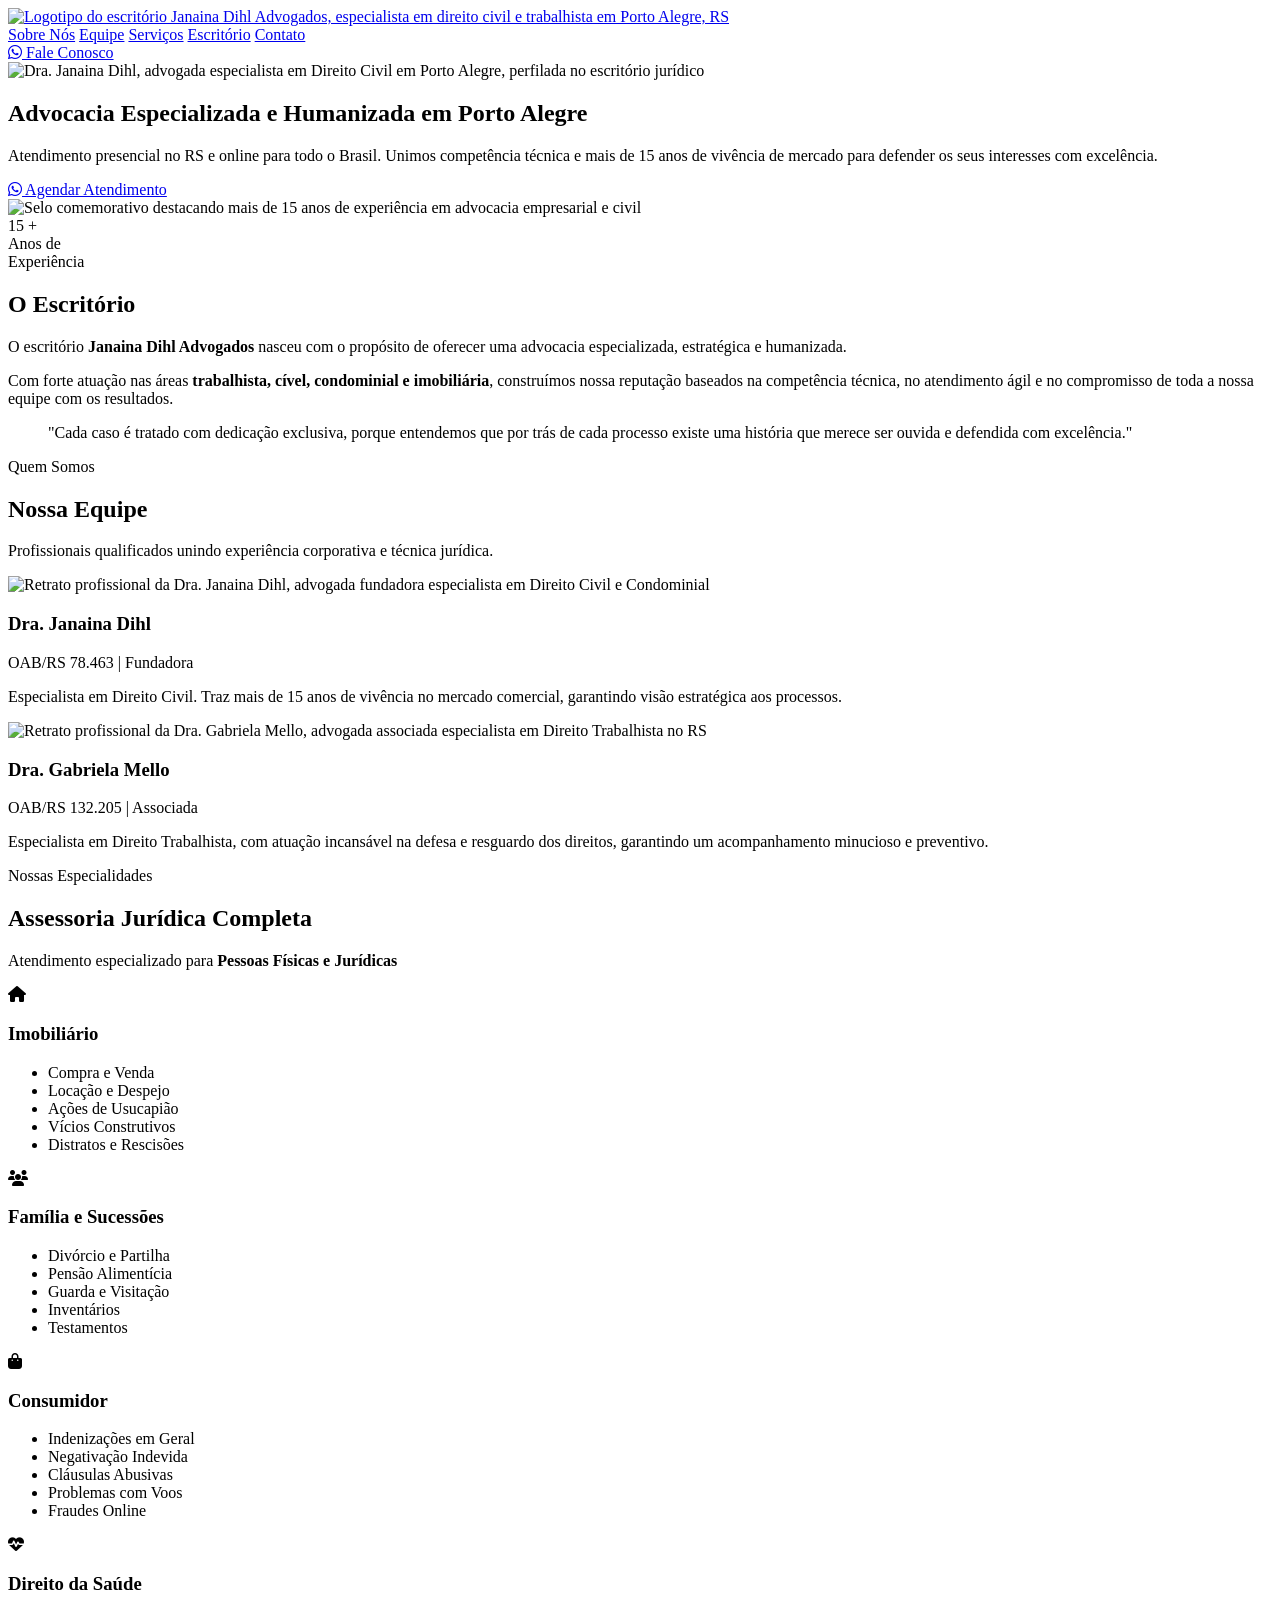
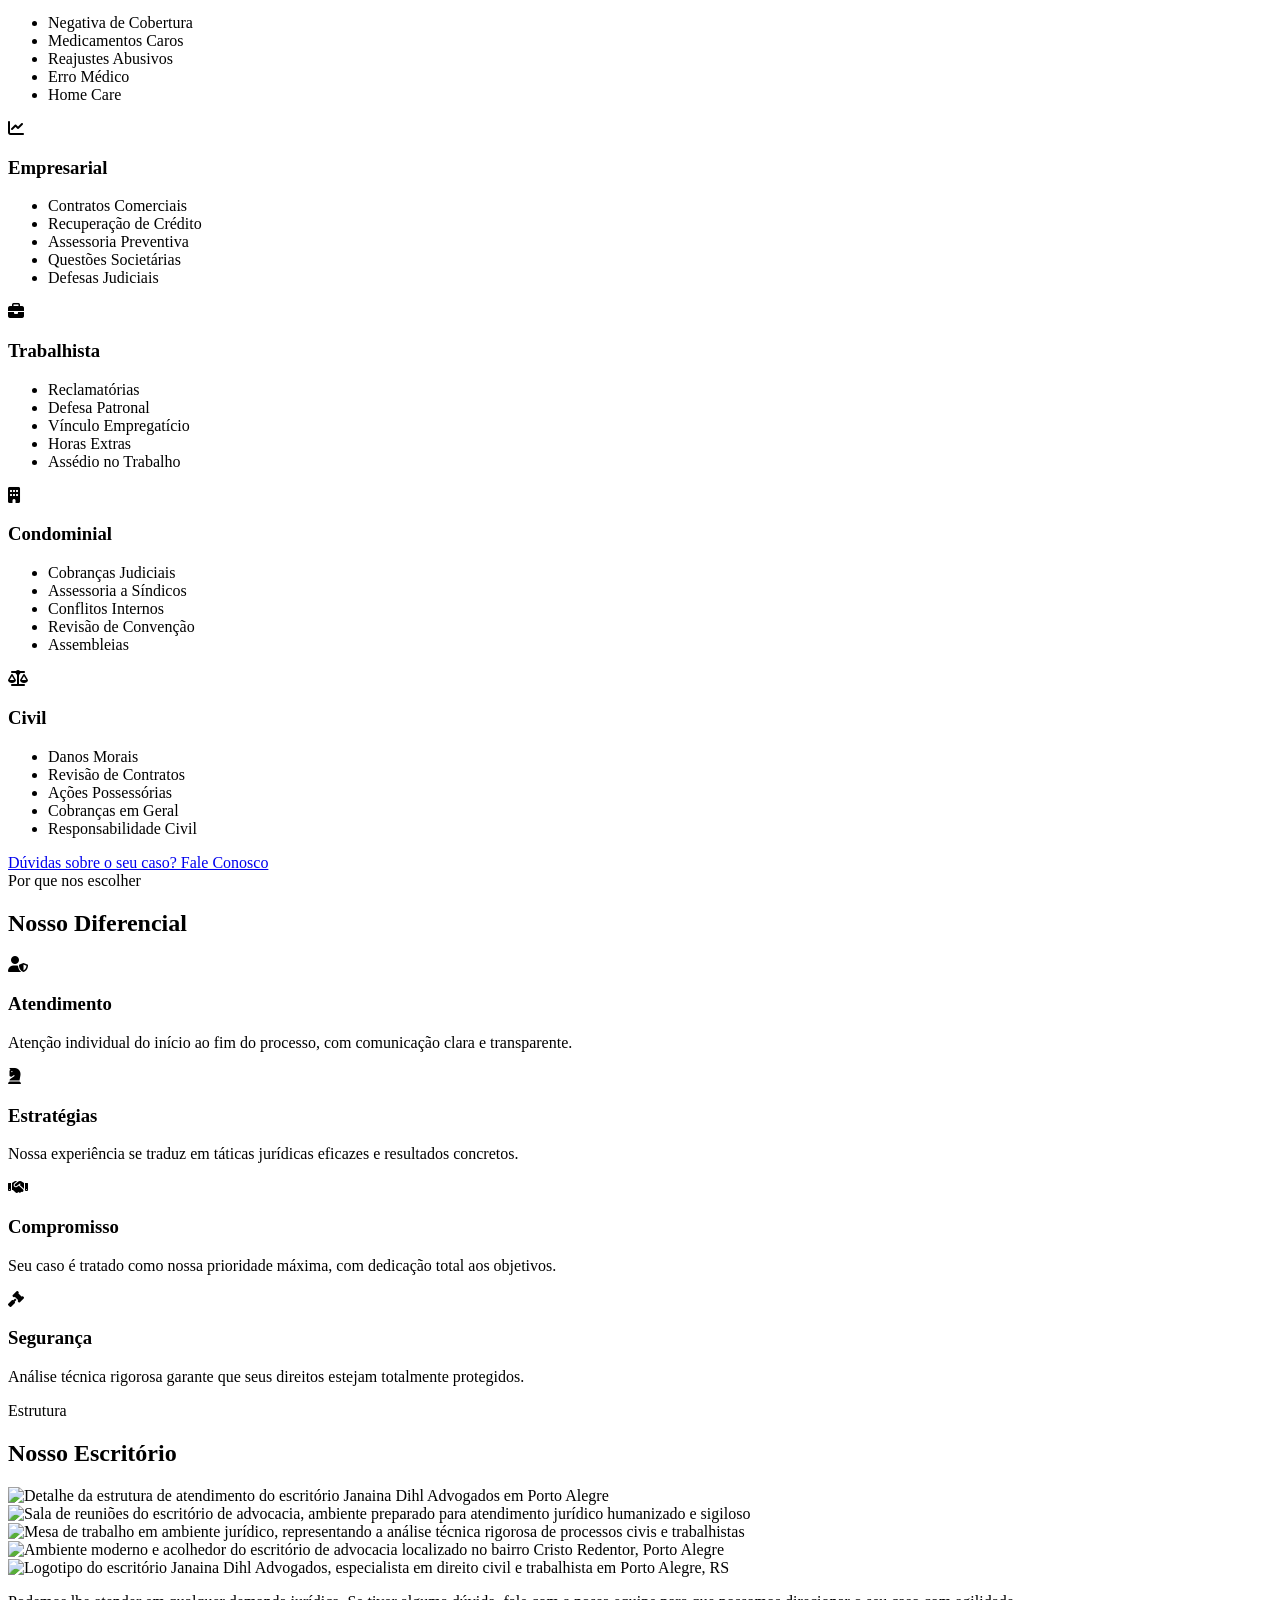
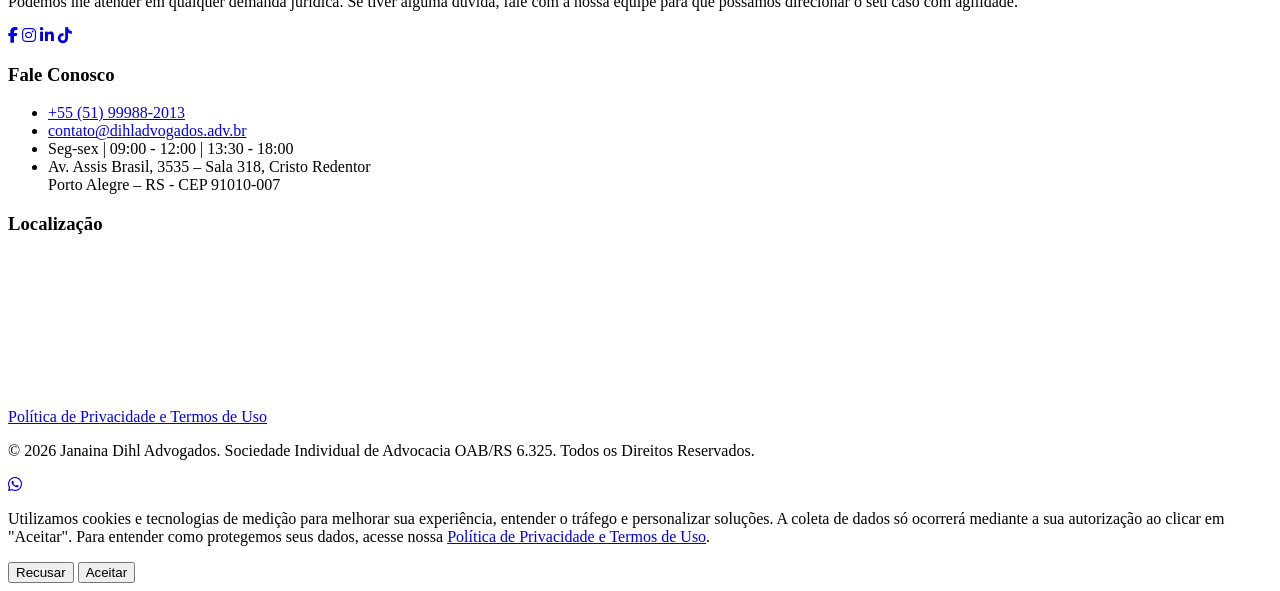
==== commit 003016fc: "Update index.html" ====
--- a/index.html
+++ b/index.html
@@ -39,7 +39,7 @@
     <link rel="preconnect" href="https://fonts.gstatic.com" crossorigin>
     <link rel="preconnect" href="https://cdnjs.cloudflare.com">
     
-    <link rel="preload" as="image" href="img/advogada-janaina-dihl-especialista-direito-civil-rs.jpg" fetchpriority="high">
+    <link rel="preload" as="image" href="img/advogada-janaina-dihl-especialista-direito-civil-rs.webp" fetchpriority="high">
     
     <script src="https://cdn.tailwindcss.com"></script>
     
@@ -86,7 +86,7 @@
         <div class="max-w-7xl mx-auto px-4 sm:px-6 lg:px-8 flex justify-between items-center py-4">
             <div class="flex-shrink-0">
                 <a href="#" aria-label="Página Inicial">
-                    <img src="img/logo-janaina-dihl-advogados-porto-alegre.png" alt="Logotipo do escritório Janaina Dihl Advogados, especialista em direito civil e trabalhista em Porto Alegre, RS" class="h-8 md:h-10 w-auto" width="200" height="40">
+                    <img src="img/logo-janaina-dihl-advogados-porto-alegre.webp" alt="Logotipo do escritório Janaina Dihl Advogados, especialista em direito civil e trabalhista em Porto Alegre, RS" class="h-8 md:h-10 w-auto" width="200" height="40">
                 </a>
             </div>
             <nav class="hidden md:flex space-x-8 font-semibold text-sm uppercase tracking-wider">
@@ -108,7 +108,7 @@
         <section class="relative bg-white pt-8 pb-16 lg:pt-16 lg:pb-32 overflow-hidden flex items-center min-h-[75vh]">
             <div class="absolute inset-0 w-full h-full z-0 flex justify-end overflow-hidden">
                 <div class="w-full lg:w-[55%] h-full relative">
-                    <img src="img/advogada-janaina-dihl-especialista-direito-civil-rs.jpg" alt="Dra. Janaina Dihl, advogada especialista em Direito Civil em Porto Alegre, perfilada no escritório jurídico" class="w-full h-full object-cover object-top scale-105" width="800" height="600" fetchpriority="high">
+                    <img src="img/advogada-janaina-dihl-especialista-direito-civil-rs.webp" alt="Dra. Janaina Dihl, advogada especialista em Direito Civil em Porto Alegre, perfilada no escritório jurídico" class="w-full h-full object-cover object-top scale-105" width="800" height="600" fetchpriority="high">
                     <div class="absolute inset-0 bg-gradient-to-r from-white from-0% via-white/70 via-20% to-transparent to-50%"></div>
                     <div class="absolute inset-0 bg-gradient-to-t from-white via-transparent to-transparent lg:hidden"></div>
                 </div>
@@ -133,7 +133,7 @@
             <div class="max-w-7xl mx-auto px-4 sm:px-6 lg:px-8">
                 <div class="grid md:grid-cols-2 gap-16 items-center">
                     <div class="order-2 md:order-1 relative">
-                        <img src="img/selo-15-anos-experiencia-advocacia.png" alt="Selo comemorativo destacando mais de 15 anos de experiência em advocacia empresarial e civil" class="w-full max-w-md mx-auto lazyload" loading="lazy" decoding="async" width="400" height="400">
+                        <img src="img/selo-15-anos-experiencia-advocacia.webp" alt="Selo comemorativo destacando mais de 15 anos de experiência em advocacia empresarial e civil" class="w-full max-w-md mx-auto lazyload" loading="lazy" decoding="async" width="400" height="400">
                         
                         <div class="absolute -bottom-8 -right-4 md:-right-8 bg-brand-primary text-white p-6 rounded-lg shadow-xl z-20 min-w-[140px] border border-brand-accent flex flex-col items-center justify-center">
                             <div class="flex items-baseline justify-center">
@@ -172,7 +172,7 @@
                 <div class="grid md:grid-cols-2 gap-8 items-stretch max-w-4xl mx-auto">
                     <div class="group bg-white rounded shadow-sm border border-gray-100 hover:shadow-xl transition duration-300 flex flex-col h-full overflow-hidden">
                         <div class="h-64 w-full bg-gray-200 overflow-hidden shrink-0 relative">
-                            <img src="img/perfil-advogada-janaina-dihl-porto-alegre.jpg" alt="Retrato profissional da Dra. Janaina Dihl, advogada fundadora especialista em Direito Civil e Condominial" class="w-full h-full object-cover object-top group-hover:scale-105 transition duration-500 lazyload" loading="lazy" decoding="async" width="400" height="400">
+                            <img src="img/perfil-advogada-janaina-dihl-porto-alegre.webp" alt="Retrato profissional da Dra. Janaina Dihl, advogada fundadora especialista em Direito Civil e Condominial" class="w-full h-full object-cover object-top group-hover:scale-105 transition duration-500 lazyload" loading="lazy" decoding="async" width="400" height="400">
                         </div>
                         <div class="p-6 text-center flex flex-col flex-grow">
                             <h3 class="text-xl font-bold text-brand-dark mb-1">Dra. Janaina Dihl</h3>
@@ -183,7 +183,7 @@
 
                     <div class="group bg-white rounded shadow-sm border border-gray-100 hover:shadow-xl transition duration-300 flex flex-col h-full overflow-hidden">
                         <div class="h-64 w-full bg-gray-200 overflow-hidden shrink-0 relative">
-                            <img src="img/perfil-advogada-trabalhista-gabriela-mello.jpg" alt="Retrato profissional da Dra. Gabriela Mello, advogada associada especialista em Direito Trabalhista no RS" class="w-full h-full object-cover object-top group-hover:scale-105 transition duration-500 lazyload" loading="lazy" decoding="async" width="400" height="400">
+                            <img src="img/perfil-advogada-trabalhista-gabriela-mello.webp" alt="Retrato profissional da Dra. Gabriela Mello, advogada associada especialista em Direito Trabalhista no RS" class="w-full h-full object-cover object-top group-hover:scale-105 transition duration-500 lazyload" loading="lazy" decoding="async" width="400" height="400">
                         </div>
                         <div class="p-6 text-center flex flex-col flex-grow">
                             <h3 class="text-xl font-bold text-brand-dark mb-1">Dra. Gabriela Mello</h3>
@@ -369,10 +369,10 @@
                 </div>
                 
                 <div class="grid grid-cols-2 md:grid-cols-4 gap-4">
-                    <img src="img/escritorio-advocacia-porto-alegre-1.jpg" alt="Detalhe da estrutura de atendimento do escritório Janaina Dihl Advogados em Porto Alegre" onclick="openLightbox(0)" class="cursor-pointer rounded-lg shadow hover:opacity-90 transition object-cover h-48 w-full gallery-img lazyload" loading="lazy" decoding="async" width="300" height="200">
-                    <img src="img/escritorio-advocacia-porto-alegre-2.jpg" alt="Sala de reuniões do escritório de advocacia, ambiente preparado para atendimento jurídico humanizado e sigiloso" onclick="openLightbox(1)" class="cursor-pointer rounded-lg shadow hover:opacity-90 transition object-cover h-48 w-full gallery-img lazyload" loading="lazy" decoding="async" width="300" height="200">
-                    <img src="img/atendimento-juridico-especializado-rs.jpg" alt="Mesa de trabalho em ambiente jurídico, representando a análise técnica rigorosa de processos civis e trabalhistas" onclick="openLightbox(2)" class="cursor-pointer rounded-lg shadow hover:opacity-90 transition object-cover h-48 w-full gallery-img lazyload" loading="lazy" decoding="async" width="300" height="200">
-                    <img src="img/estrutura-escritorio-advocacia-rs.jpg" alt="Ambiente moderno e acolhedor do escritório de advocacia localizado no bairro Cristo Redentor, Porto Alegre" onclick="openLightbox(3)" class="cursor-pointer rounded-lg shadow hover:opacity-90 transition object-cover h-48 w-full gallery-img lazyload" loading="lazy" decoding="async" width="300" height="200">
+                    <img src="img/escritorio-advocacia-porto-alegre-1.webp" alt="Detalhe da estrutura de atendimento do escritório Janaina Dihl Advogados em Porto Alegre" onclick="openLightbox(0)" class="cursor-pointer rounded-lg shadow hover:opacity-90 transition object-cover h-48 w-full gallery-img lazyload" loading="lazy" decoding="async" width="300" height="200">
+                    <img src="img/escritorio-advocacia-porto-alegre-2.webp" alt="Sala de reuniões do escritório de advocacia, ambiente preparado para atendimento jurídico humanizado e sigiloso" onclick="openLightbox(1)" class="cursor-pointer rounded-lg shadow hover:opacity-90 transition object-cover h-48 w-full gallery-img lazyload" loading="lazy" decoding="async" width="300" height="200">
+                    <img src="img/atendimento-juridico-especializado-rs.webp" alt="Mesa de trabalho em ambiente jurídico, representando a análise técnica rigorosa de processos civis e trabalhistas" onclick="openLightbox(2)" class="cursor-pointer rounded-lg shadow hover:opacity-90 transition object-cover h-48 w-full gallery-img lazyload" loading="lazy" decoding="async" width="300" height="200">
+                    <img src="img/estrutura-escritorio-advocacia-rs.webp" alt="Ambiente moderno e acolhedor do escritório de advocacia localizado no bairro Cristo Redentor, Porto Alegre" onclick="openLightbox(3)" class="cursor-pointer rounded-lg shadow hover:opacity-90 transition object-cover h-48 w-full gallery-img lazyload" loading="lazy" decoding="async" width="300" height="200">
                 </div>
             </div>
         </section>
@@ -383,7 +383,7 @@
             <div class="grid md:grid-cols-12 gap-12 mb-12 items-stretch">
                 
                 <div class="md:col-span-4 flex flex-col">
-                    <img src="img/logo-janaina-dihl-advogados-porto-alegre.png" alt="Logotipo do escritório Janaina Dihl Advogados, especialista em direito civil e trabalhista em Porto Alegre, RS" class="h-12 w-auto mb-6 object-contain self-start lazyload" loading="lazy" decoding="async" width="250" height="48">
+                    <img src="img/logo-janaina-dihl-advogados-porto-alegre.webp" alt="Logotipo do escritório Janaina Dihl Advogados, especialista em direito civil e trabalhista em Porto Alegre, RS" class="h-12 w-auto mb-6 object-contain self-start lazyload" loading="lazy" decoding="async" width="250" height="48">
                     <p class="text-sm text-gray-600 mb-6 leading-relaxed">Podemos lhe atender em qualquer demanda jurídica. Se tiver alguma dúvida, fale com a nossa equipe para que possamos direcionar o seu caso com agilidade.</p>
                     <div class="flex space-x-3 mt-auto">
                         <a href="https://www.facebook.com/dihladvogados.adv.br" target="_blank" aria-label="Acessar página do Facebook" class="w-10 h-10 rounded bg-gray-100 flex items-center justify-center text-brand-dark hover:bg-brand-primary hover:text-white transition"><i class="fab fa-facebook-f" aria-hidden="true"></i></a>
@@ -453,12 +453,12 @@
     </div>
 
     <script>
-        // Lógica da Galeria Lightbox
+        // Lógica da Galeria Lightbox ATUALIZADA PARA WEBP
         const images = [
-            "img/escritorio-advocacia-porto-alegre-1.jpg",
-            "img/escritorio-advocacia-porto-alegre-2.jpg",
-            "img/atendimento-juridico-especializado-rs.jpg",
-            "img/estrutura-escritorio-advocacia-rs.jpg"
+            "img/escritorio-advocacia-porto-alegre-1.webp",
+            "img/escritorio-advocacia-porto-alegre-2.webp",
+            "img/atendimento-juridico-especializado-rs.webp",
+            "img/estrutura-escritorio-advocacia-rs.webp"
         ];
         let currentIdx = 0;
 
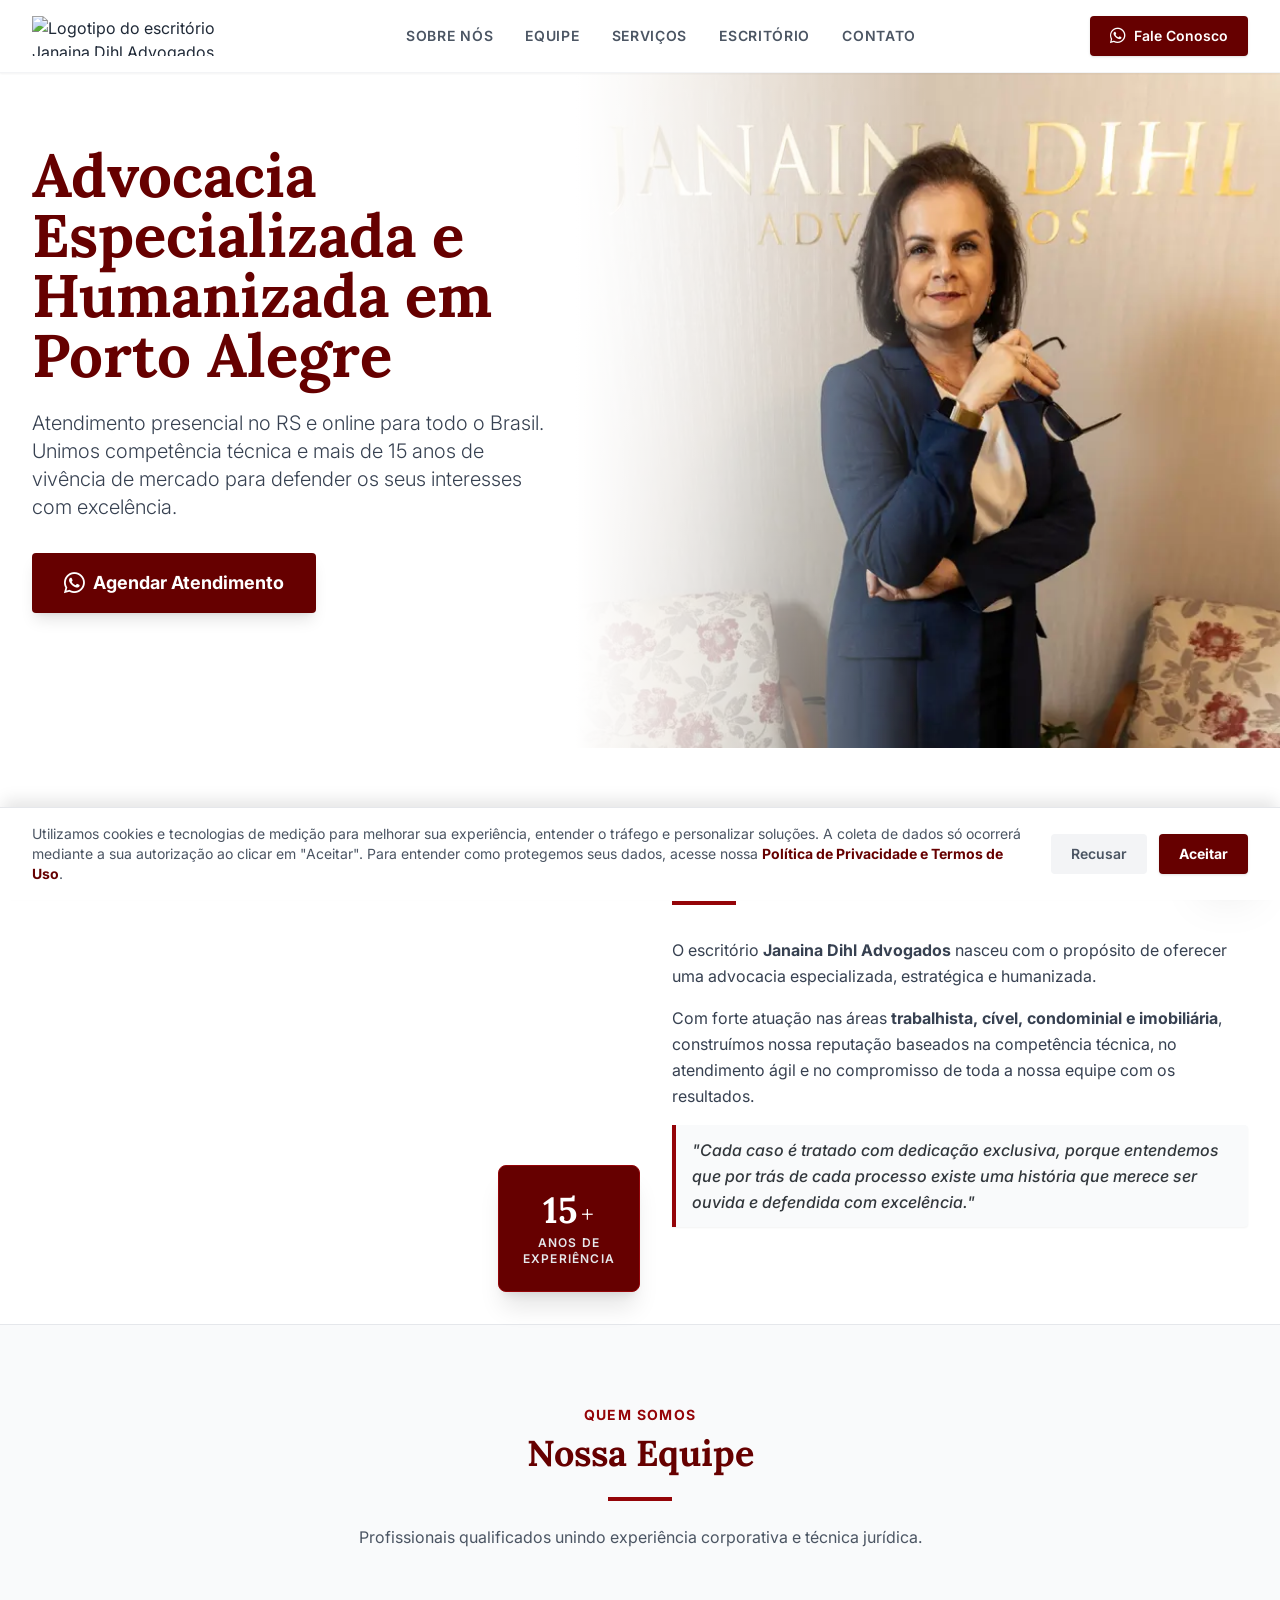
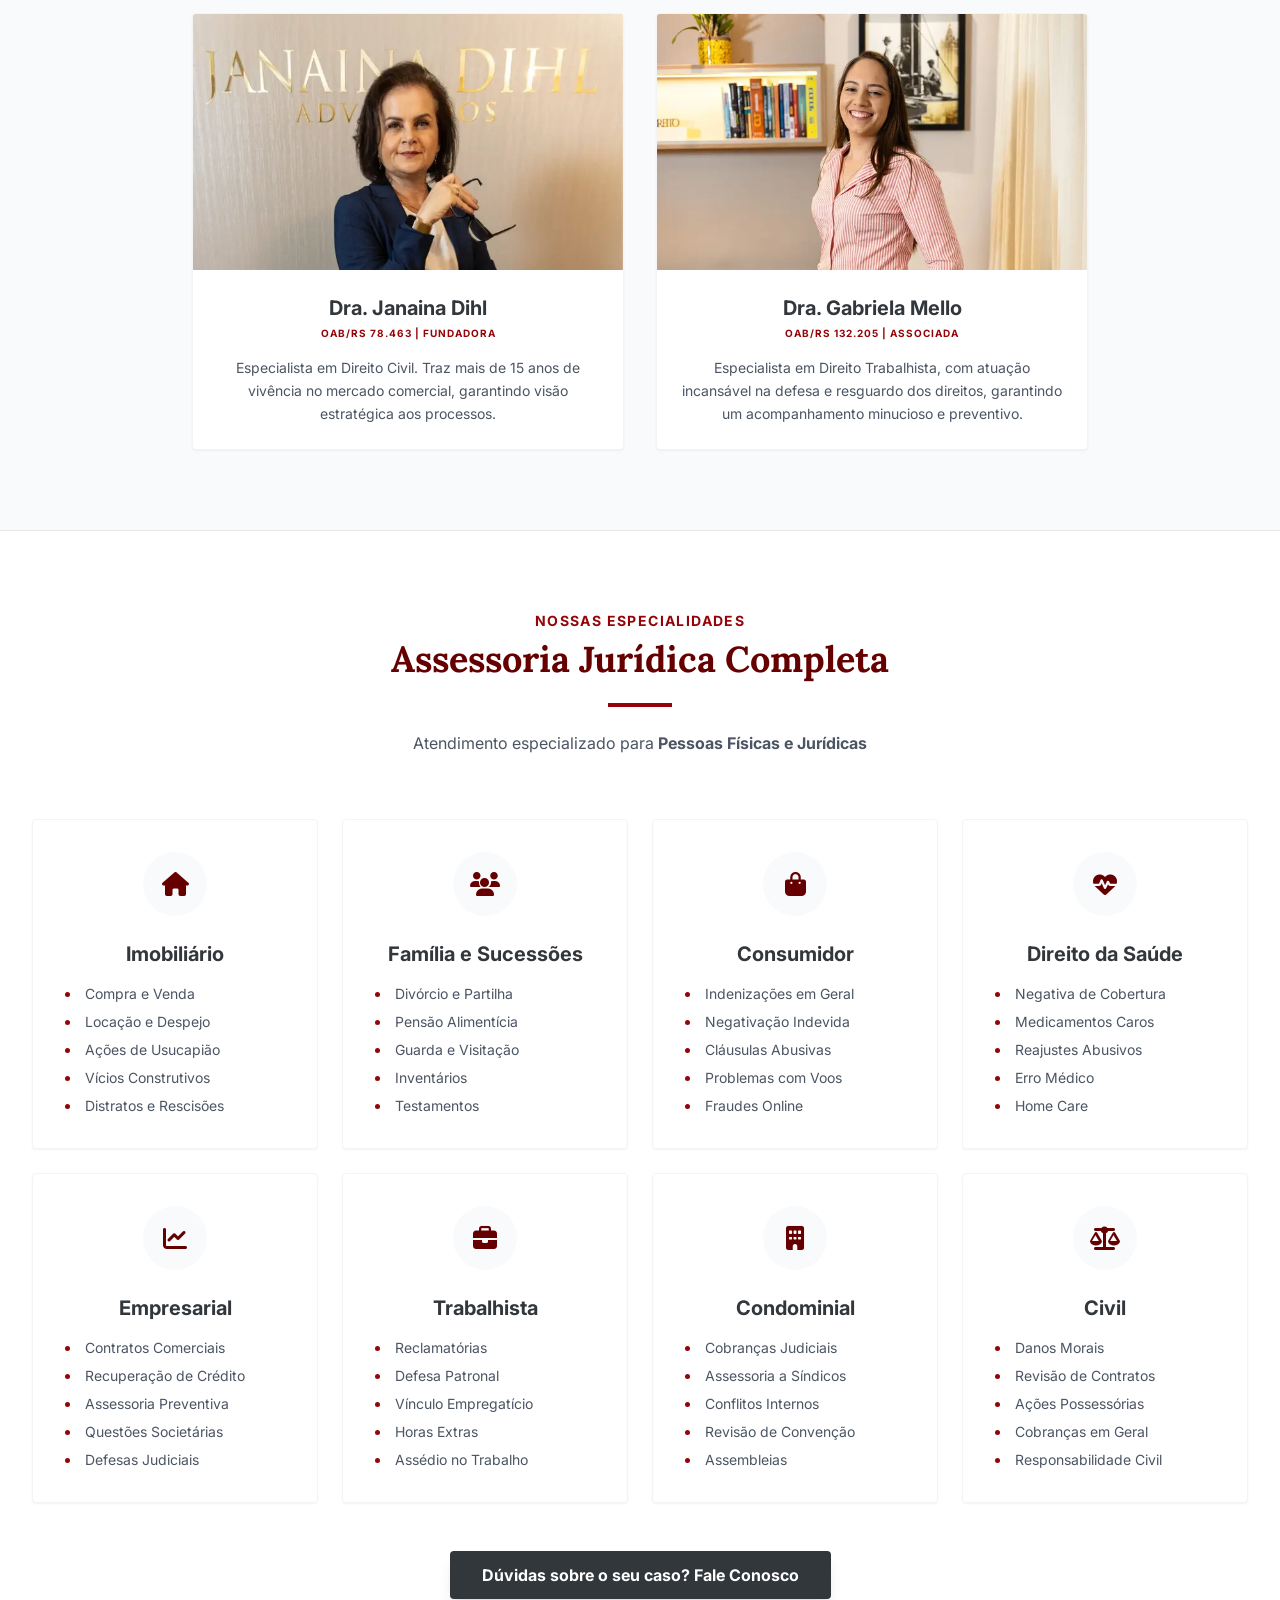
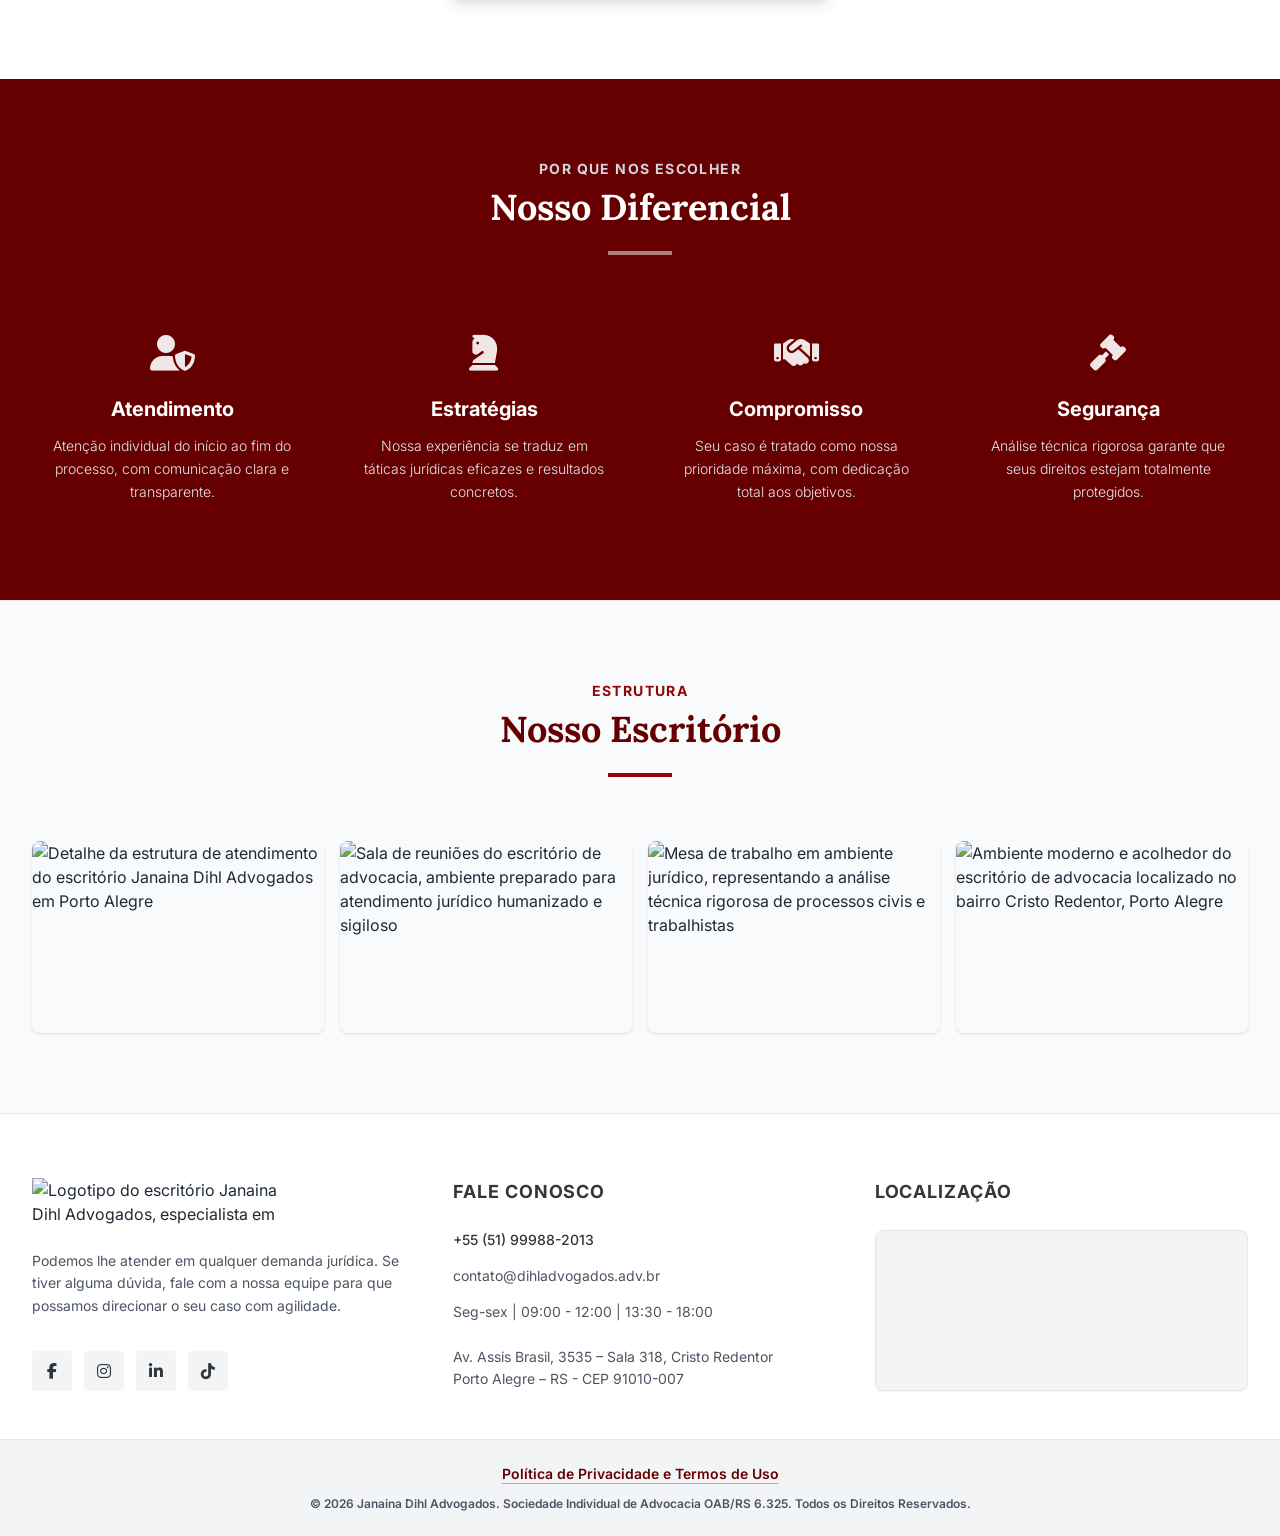
==== commit 4cbcef3b: "Update index.html" ====
--- a/index.html
+++ b/index.html
@@ -20,12 +20,6 @@
             });
         }
     </script>
-
-    <script>(function(w,d,s,l,i){w[l]=w[l]||[];w[l].push({'gtm.start':
-    new Date().getTime(),event:'gtm.js'});var f=d.getElementsByTagName(s)[0],
-    j=d.createElement(s),dl=l!='dataLayer'?'&l='+l:'';j.async=true;j.src=
-    'https://www.googletagmanager.com/gtm.js?id='+i+dl;f.parentNode.insertBefore(j,f);
-    })(window,document,'script','dataLayer','GTM-XXXXXXX');</script>
     
     <meta charset="UTF-8">
     <meta name="viewport" content="width=device-width, initial-scale=1.0">
@@ -37,44 +31,19 @@
     
     <link rel="preconnect" href="https://fonts.googleapis.com">
     <link rel="preconnect" href="https://fonts.gstatic.com" crossorigin>
-    <link rel="preconnect" href="https://cdnjs.cloudflare.com">
     
     <link rel="preload" as="image" href="img/advogada-janaina-dihl-especialista-direito-civil-rs.webp" fetchpriority="high">
     
-    <script src="https://cdn.tailwindcss.com"></script>
-    
-    <link rel="stylesheet" href="https://cdnjs.cloudflare.com/ajax/libs/font-awesome/6.4.0/css/all.min.css" media="print" onload="this.media='all'">
-    <noscript><link rel="stylesheet" href="https://cdnjs.cloudflare.com/ajax/libs/font-awesome/6.4.0/css/all.min.css"></noscript>
-    
-    <link href="https://fonts.googleapis.com/css2?family=Inter:wght@300;400;500;600;700&family=Lora:ital,wght@0,400;0,500;0,600;0,700;1,400&display=swap" rel="stylesheet">
-
-    <script>
-        tailwind.config = {
-            theme: {
-                extend: {
-                    colors: {
-                        brand: {
-                            dark: '#32373c',     
-                            primary: '#660000',  
-                            accent: '#940408'    
-                        }
-                    },
-                    fontFamily: {
-                        sans: ['Inter', 'sans-serif'],
-                        serif: ['Lora', 'serif']
-                    }
-                }
-            }
-        }
-    </script>
+    <link rel="preload" as="style" href="https://fonts.googleapis.com/css2?family=Inter:wght@300;400;500;600;700&family=Lora:ital,wght@0,400;0,500;0,600;0,700;1,400&display=swap">
+    <link rel="stylesheet" href="https://fonts.googleapis.com/css2?family=Inter:wght@300;400;500;600;700&family=Lora:ital,wght@0,400;0,500;0,600;0,700;1,400&display=swap" media="print" onload="this.media='all'">
+    
+    <noscript>
+        <link rel="stylesheet" href="https://fonts.googleapis.com/css2?family=Inter:wght@300;400;500;600;700&family=Lora:ital,wght@0,400;0,500;0,600;0,700;1,400&display=swap">
+        <link rel="stylesheet" href="https://cdnjs.cloudflare.com/ajax/libs/font-awesome/6.4.0/css/all.min.css">
+    </noscript>
 
     <style>
-        ::-webkit-scrollbar { width: 12px; background-color: #660000; }
-        ::-webkit-scrollbar-thumb { background: linear-gradient(transparent, #ff73b0); border-radius: 50px; }
-        
-        /* Lightbox da Galeria */
-        #lightbox { display: none; }
-        #lightbox.active { display: flex; }
+        *,:after,:before{--tw-border-spacing-x:0;--tw-border-spacing-y:0;--tw-translate-x:0;--tw-translate-y:0;--tw-rotate:0;--tw-skew-x:0;--tw-skew-y:0;--tw-scale-x:1;--tw-scale-y:1;--tw-pan-x: ;--tw-pan-y: ;--tw-pinch-zoom: ;--tw-scroll-snap-strictness:proximity;--tw-gradient-from-position: ;--tw-gradient-via-position: ;--tw-gradient-to-position: ;--tw-ordinal: ;--tw-slashed-zero: ;--tw-numeric-figure: ;--tw-numeric-spacing: ;--tw-numeric-fraction: ;--tw-ring-inset: ;--tw-ring-offset-width:0px;--tw-ring-offset-color:#fff;--tw-ring-color:rgba(59,130,246,.5);--tw-ring-offset-shadow:0 0 #0000;--tw-ring-shadow:0 0 #0000;--tw-shadow:0 0 #0000;--tw-shadow-colored:0 0 #0000;--tw-blur: ;--tw-brightness: ;--tw-contrast: ;--tw-grayscale: ;--tw-hue-rotate: ;--tw-invert: ;--tw-saturate: ;--tw-sepia: ;--tw-drop-shadow: ;--tw-backdrop-blur: ;--tw-backdrop-brightness: ;--tw-backdrop-contrast: ;--tw-backdrop-grayscale: ;--tw-backdrop-hue-rotate: ;--tw-backdrop-invert: ;--tw-backdrop-opacity: ;--tw-backdrop-saturate: ;--tw-backdrop-sepia: ;--tw-contain-size: ;--tw-contain-layout: ;--tw-contain-paint: ;--tw-contain-style: }::backdrop{--tw-border-spacing-x:0;--tw-border-spacing-y:0;--tw-translate-x:0;--tw-translate-y:0;--tw-rotate:0;--tw-skew-x:0;--tw-skew-y:0;--tw-scale-x:1;--tw-scale-y:1;--tw-pan-x: ;--tw-pan-y: ;--tw-pinch-zoom: ;--tw-scroll-snap-strictness:proximity;--tw-gradient-from-position: ;--tw-gradient-via-position: ;--tw-gradient-to-position: ;--tw-ordinal: ;--tw-slashed-zero: ;--tw-numeric-figure: ;--tw-numeric-spacing: ;--tw-numeric-fraction: ;--tw-ring-inset: ;--tw-ring-offset-width:0px;--tw-ring-offset-color:#fff;--tw-ring-color:rgba(59,130,246,.5);--tw-ring-offset-shadow:0 0 #0000;--tw-ring-shadow:0 0 #0000;--tw-shadow:0 0 #0000;--tw-shadow-colored:0 0 #0000;--tw-blur: ;--tw-brightness: ;--tw-contrast: ;--tw-grayscale: ;--tw-hue-rotate: ;--tw-invert: ;--tw-saturate: ;--tw-sepia: ;--tw-drop-shadow: ;--tw-backdrop-blur: ;--tw-backdrop-brightness: ;--tw-backdrop-contrast: ;--tw-backdrop-grayscale: ;--tw-backdrop-hue-rotate: ;--tw-backdrop-invert: ;--tw-backdrop-opacity: ;--tw-backdrop-saturate: ;--tw-backdrop-sepia: ;--tw-contain-size: ;--tw-contain-layout: ;--tw-contain-paint: ;--tw-contain-style: }/*! tailwindcss v3.4.19 | MIT License | https://tailwindcss.com*/*,:after,:before{box-sizing:border-box;border:0 solid #e5e7eb}:after,:before{--tw-content:""}:host,html{line-height:1.5;-webkit-text-size-adjust:100%;-moz-tab-size:4;-o-tab-size:4;tab-size:4;font-family:Inter,sans-serif;font-feature-settings:normal;font-variation-settings:normal;-webkit-tap-highlight-color:transparent}body{margin:0;line-height:inherit}hr{height:0;color:inherit;border-top-width:1px}abbr:where([title]){-webkit-text-decoration:underline dotted;text-decoration:underline dotted}h1,h2,h3,h4,h5,h6{font-size:inherit;font-weight:inherit}a{color:inherit;text-decoration:inherit}b,strong{font-weight:bolder}code,kbd,pre,samp{font-family:ui-monospace,SFMono-Regular,Menlo,Monaco,Consolas,Liberation Mono,Courier New,monospace;font-feature-settings:normal;font-variation-settings:normal;font-size:1em}small{font-size:80%}sub,sup{font-size:75%;line-height:0;position:relative;vertical-align:baseline}sub{bottom:-.25em}sup{top:-.5em}table{text-indent:0;border-color:inherit;border-collapse:collapse}button,input,optgroup,select,textarea{font-family:inherit;font-feature-settings:inherit;font-variation-settings:inherit;font-size:100%;font-weight:inherit;line-height:inherit;letter-spacing:inherit;color:inherit;margin:0;padding:0}button,select{text-transform:none}button,input:where([type=button]),input:where([type=reset]),input:where([type=submit]){-webkit-appearance:button;background-color:transparent;background-image:none}:-moz-focusring{outline:auto}:-moz-ui-invalid{box-shadow:none}progress{vertical-align:baseline}::-webkit-inner-spin-button,::-webkit-outer-spin-button{height:auto}[type=search]{-webkit-appearance:textfield;outline-offset:-2px}::-webkit-search-decoration{-webkit-appearance:none}::-webkit-file-upload-button{-webkit-appearance:button;font:inherit}summary{display:list-item}blockquote,dd,dl,figure,h1,h2,h3,h4,h5,h6,hr,p,pre{margin:0}fieldset{margin:0}fieldset,legend{padding:0}menu,ol,ul{list-style:none;margin:0;padding:0}dialog{padding:0}textarea{resize:vertical}input::-moz-placeholder,textarea::-moz-placeholder{opacity:1;color:#9ca3af}input::placeholder,textarea::placeholder{opacity:1;color:#9ca3af}[role=button],button{cursor:pointer}:disabled{cursor:default}audio,canvas,embed,iframe,img,object,svg,video{display:block;vertical-align:middle}img,video{max-width:100%;height:auto}[hidden]:where(:not([hidden=until-found])){display:none}.fixed{position:fixed}.absolute{position:absolute}.relative{position:relative}.sticky{position:sticky}.inset-0{inset:0}.-bottom-8{bottom:-2rem}.-right-4{right:-1rem}.bottom-0{bottom:0}.bottom-24{bottom:6rem}.left-0{left:0}.left-4{left:1rem}.right-4{right:1rem}.right-6{right:1.5rem}.top-0{top:0}.top-6{top:1.5rem}.z-0{z-index:0}.z-10{z-index:10}.z-20{z-index:20}.z-50{z-index:50}.z-\[100\]{z-index:100}.order-1{order:1}.order-2{order:2}.mx-auto{margin-left:auto;margin-right:auto}.mb-1{margin-bottom:.25rem}.mb-12{margin-bottom:3rem}.mb-16{margin-bottom:4rem}.mb-2{margin-bottom:.5rem}.mb-3{margin-bottom:.75rem}.mb-4{margin-bottom:1rem}.mb-6{margin-bottom:1.5rem}.mb-8{margin-bottom:2rem}.ml-1{margin-left:.25rem}.mr-2{margin-right:.5rem}.mt-1{margin-top:.25rem}.mt-12{margin-top:3rem}.mt-6{margin-top:1.5rem}.mt-8{margin-top:2rem}.mt-auto{margin-top:auto}.block{display:block}.flex{display:flex}.inline-flex{display:inline-flex}.grid{display:grid}.hidden{display:none}.h-1{height:.25rem}.h-10{height:2.5rem}.h-12{height:3rem}.h-14{height:3.5rem}.h-16{height:4rem}.h-48{height:12rem}.h-64{height:16rem}.h-8{height:2rem}.h-full{height:100%}.max-h-\[85vh\]{max-height:85vh}.min-h-\[220px\]{min-height:220px}.min-h-\[75vh\]{min-height:75vh}.w-10{width:2.5rem}.w-14{width:3.5rem}.w-16{width:4rem}.w-auto{width:auto}.w-full{width:100%}.min-w-\[140px\]{min-width:140px}.max-w-2xl{max-width:42rem}.max-w-4xl{max-width:56rem}.max-w-5xl{max-width:64rem}.max-w-7xl{max-width:80rem}.max-w-full{max-width:100%}.max-w-md{max-width:28rem}.flex-shrink-0,.shrink-0{flex-shrink:0}.flex-grow{flex-grow:1}.translate-y-full{--tw-translate-y:100%}.scale-105,.translate-y-full{transform:translate(var(--tw-translate-x),var(--tw-translate-y)) rotate(var(--tw-rotate)) skewX(var(--tw-skew-x)) skewY(var(--tw-skew-y)) scaleX(var(--tw-scale-x)) scaleY(var(--tw-scale-y))}.scale-105{--tw-scale-x:1.05;--tw-scale-y:1.05}.transform{transform:translate(var(--tw-translate-x),var(--tw-translate-y)) rotate(var(--tw-rotate)) skewX(var(--tw-skew-x)) skewY(var(--tw-skew-y)) scaleX(var(--tw-scale-x)) scaleY(var(--tw-scale-y))}.cursor-pointer{cursor:pointer}.list-inside{list-style-position:inside}.list-disc{list-style-type:disc}.grid-cols-2{grid-template-columns:repeat(2,minmax(0,1fr))}.flex-col{flex-direction:column}.items-center{align-items:center}.items-baseline{align-items:baseline}.items-stretch{align-items:stretch}.justify-end{justify-content:flex-end}.justify-center{justify-content:center}.justify-between{justify-content:space-between}.gap-12{gap:3rem}.gap-16{gap:4rem}.gap-4{gap:1rem}.gap-6{gap:1.5rem}.gap-8{gap:2rem}.space-x-3>:not([hidden])~:not([hidden]){--tw-space-x-reverse:0;margin-right:calc(.75rem*var(--tw-space-x-reverse));margin-left:calc(.75rem*(1 - var(--tw-space-x-reverse)))}.space-x-8>:not([hidden])~:not([hidden]){--tw-space-x-reverse:0;margin-right:calc(2rem*var(--tw-space-x-reverse));margin-left:calc(2rem*(1 - var(--tw-space-x-reverse)))}.space-y-2>:not([hidden])~:not([hidden]){--tw-space-y-reverse:0;margin-top:calc(.5rem*(1 - var(--tw-space-y-reverse)));margin-bottom:calc(.5rem*var(--tw-space-y-reverse))}.space-y-3>:not([hidden])~:not([hidden]){--tw-space-y-reverse:0;margin-top:calc(.75rem*(1 - var(--tw-space-y-reverse)));margin-bottom:calc(.75rem*var(--tw-space-y-reverse))}.space-y-4>:not([hidden])~:not([hidden]){--tw-space-y-reverse:0;margin-top:calc(1rem*(1 - var(--tw-space-y-reverse)));margin-bottom:calc(1rem*var(--tw-space-y-reverse))}.self-start{align-self:flex-start}.overflow-hidden{overflow:hidden}.scroll-smooth{scroll-behavior:smooth}.rounded{border-radius:.25rem}.rounded-full{border-radius:9999px}.rounded-lg{border-radius:.5rem}.rounded-r{border-top-right-radius:.25rem;border-bottom-right-radius:.25rem}.border{border-width:1px}.border-b{border-bottom-width:1px}.border-l-4{border-left-width:4px}.border-t{border-top-width:1px}.border-brand-accent{--tw-border-opacity:1;border-color:rgb(148 4 8/var(--tw-border-opacity,1))}.border-gray-100{--tw-border-opacity:1;border-color:rgb(243 244 246/var(--tw-border-opacity,1))}.border-gray-200{--tw-border-opacity:1;border-color:rgb(229 231 235/var(--tw-border-opacity,1))}.bg-black\/95{background-color:rgba(0,0,0,.95)}.bg-brand-accent{--tw-bg-opacity:1;background-color:rgb(148 4 8/var(--tw-bg-opacity,1))}.bg-brand-dark{--tw-bg-opacity:1;background-color:rgb(50 55 60/var(--tw-bg-opacity,1))}.bg-brand-primary{--tw-bg-opacity:1;background-color:rgb(102 0 0/var(--tw-bg-opacity,1))}.bg-gray-100{--tw-bg-opacity:1;background-color:rgb(243 244 246/var(--tw-bg-opacity,1))}.bg-gray-200{--tw-bg-opacity:1;background-color:rgb(229 231 235/var(--tw-bg-opacity,1))}.bg-gray-50{--tw-bg-opacity:1;background-color:rgb(249 250 251/var(--tw-bg-opacity,1))}.bg-green-500{--tw-bg-opacity:1;background-color:rgb(34 197 94/var(--tw-bg-opacity,1))}.bg-white{--tw-bg-opacity:1;background-color:rgb(255 255 255/var(--tw-bg-opacity,1))}.bg-white\/95{background-color:hsla(0,0%,100%,.95)}.bg-gradient-to-r{background-image:linear-gradient(to right,var(--tw-gradient-stops))}.bg-gradient-to-t{background-image:linear-gradient(to top,var(--tw-gradient-stops))}.from-white{--tw-gradient-from:#fff var(--tw-gradient-from-position);--tw-gradient-to:hsla(0,0%,100%,0) var(--tw-gradient-to-position);--tw-gradient-stops:var(--tw-gradient-from),var(--tw-gradient-to)}.from-0\%{--tw-gradient-from-position:0%}.via-transparent{--tw-gradient-to:transparent var(--tw-gradient-to-position);--tw-gradient-stops:var(--tw-gradient-from),transparent var(--tw-gradient-via-position),var(--tw-gradient-to)}.via-white\/70{--tw-gradient-to:hsla(0,0%,100%,0) var(--tw-gradient-to-position);--tw-gradient-stops:var(--tw-gradient-from),hsla(0,0%,100%,.7) var(--tw-gradient-via-position),var(--tw-gradient-to)}.via-20\%{--tw-gradient-via-position:20%}.to-transparent{--tw-gradient-to:transparent var(--tw-gradient-to-position)}.to-50\%{--tw-gradient-to-position:50%}.object-contain{-o-object-fit:contain;object-fit:contain}.object-cover{-o-object-fit:cover;object-fit:cover}.object-top{-o-object-position:top;object-position:top}.p-2{padding:.5rem}.p-4{padding:1rem}.p-6{padding:1.5rem}.p-8{padding:2rem}.px-4{padding-left:1rem;padding-right:1rem}.px-5{padding-left:1.25rem;padding-right:1.25rem}.px-8{padding-left:2rem;padding-right:2rem}.py-16{padding-top:4rem;padding-bottom:4rem}.py-2\.5{padding-top:.625rem;padding-bottom:.625rem}.py-20{padding-top:5rem;padding-bottom:5rem}.py-3{padding-top:.75rem;padding-bottom:.75rem}.py-4{padding-top:1rem;padding-bottom:1rem}.py-6{padding-top:1.5rem;padding-bottom:1.5rem}.pb-16{padding-bottom:4rem}.pb-24{padding-bottom:6rem}.pl-4{padding-left:1rem}.pr-2{padding-right:.5rem}.pr-6{padding-right:1.5rem}.pt-16{padding-top:4rem}.pt-2{padding-top:.5rem}.pt-8{padding-top:2rem}.text-left{text-align:left}.text-center{text-align:center}.font-sans{font-family:Inter,sans-serif}.font-serif{font-family:Lora,serif}.text-2xl{font-size:1.5rem;line-height:2rem}.text-3xl{font-size:1.875rem;line-height:2.25rem}.text-4xl{font-size:2.25rem;line-height:2.5rem}.text-5xl{font-size:3rem;line-height:1}.text-\[10px\]{font-size:10px}.text-base{font-size:1rem;line-height:1.5rem}.text-lg{font-size:1.125rem;line-height:1.75rem}.text-sm{font-size:.875rem;line-height:1.25rem}.text-xl{font-size:1.25rem;line-height:1.75rem}.text-xs{font-size:.75rem;line-height:1rem}.font-bold{font-weight:700}.font-light{font-weight:300}.font-medium{font-weight:500}.font-semibold{font-weight:600}.uppercase{text-transform:uppercase}.italic{font-style:italic}.leading-relaxed{line-height:1.625}.leading-tight{line-height:1.25}.tracking-wider{letter-spacing:.05em}.tracking-widest{letter-spacing:.1em}.text-brand-accent{--tw-text-opacity:1;color:rgb(148 4 8/var(--tw-text-opacity,1))}.text-brand-dark{--tw-text-opacity:1;color:rgb(50 55 60/var(--tw-text-opacity,1))}.text-brand-primary{--tw-text-opacity:1;color:rgb(102 0 0/var(--tw-text-opacity,1))}.text-gray-200{--tw-text-opacity:1;color:rgb(229 231 235/var(--tw-text-opacity,1))}.text-gray-300{--tw-text-opacity:1;color:rgb(209 213 219/var(--tw-text-opacity,1))}.text-gray-600{--tw-text-opacity:1;color:rgb(75 85 99/var(--tw-text-opacity,1))}.text-gray-700{--tw-text-opacity:1;color:rgb(55 65 81/var(--tw-text-opacity,1))}.text-gray-800{--tw-text-opacity:1;color:rgb(31 41 55/var(--tw-text-opacity,1))}.text-white{--tw-text-opacity:1;color:rgb(255 255 255/var(--tw-text-opacity,1))}.underline{text-decoration-line:underline}.decoration-brand-primary\/30{text-decoration-color:rgba(102,0,0,.3)}.underline-offset-4{text-underline-offset:4px}.antialiased{-webkit-font-smoothing:antialiased;-moz-osx-font-smoothing:grayscale}.opacity-50{opacity:.5}.opacity-90{opacity:.9}.shadow{--tw-shadow:0 1px 3px 0 rgba(0,0,0,.1),0 1px 2px -1px rgba(0,0,0,.1);--tw-shadow-colored:0 1px 3px 0 var(--tw-shadow-color),0 1px 2px -1px var(--tw-shadow-color)}.shadow,.shadow-2xl{box-shadow:var(--tw-ring-offset-shadow,0 0 #0000),var(--tw-ring-shadow,0 0 #0000),var(--tw-shadow)}.shadow-2xl{--tw-shadow:0 25px 50px -12px rgba(0,0,0,.25);--tw-shadow-colored:0 25px 50px -12px var(--tw-shadow-color)}.shadow-\[0_-10px_15px_-3px_rgba\(0\2c 0\2c 0\2c 0\.1\)\]{--tw-shadow:0 -10px 15px -3px rgba(0,0,0,.1);--tw-shadow-colored:0 -10px 15px -3px var(--tw-shadow-color)}.shadow-\[0_-10px_15px_-3px_rgba\(0\2c 0\2c 0\2c 0\.1\)\],.shadow-lg{box-shadow:var(--tw-ring-offset-shadow,0 0 #0000),var(--tw-ring-shadow,0 0 #0000),var(--tw-shadow)}.shadow-lg{--tw-shadow:0 10px 15px -3px rgba(0,0,0,.1),0 4px 6px -4px rgba(0,0,0,.1);--tw-shadow-colored:0 10px 15px -3px var(--tw-shadow-color),0 4px 6px -4px var(--tw-shadow-color)}.shadow-sm{--tw-shadow:0 1px 2px 0 rgba(0,0,0,.05);--tw-shadow-colored:0 1px 2px 0 var(--tw-shadow-color)}.shadow-sm,.shadow-xl{box-shadow:var(--tw-ring-offset-shadow,0 0 #0000),var(--tw-ring-shadow,0 0 #0000),var(--tw-shadow)}.shadow-xl{--tw-shadow:0 20px 25px -5px rgba(0,0,0,.1),0 8px 10px -6px rgba(0,0,0,.1);--tw-shadow-colored:0 20px 25px -5px var(--tw-shadow-color),0 8px 10px -6px var(--tw-shadow-color)}.transition{transition-property:color,background-color,border-color,text-decoration-color,fill,stroke,opacity,box-shadow,transform,filter,-webkit-backdrop-filter;transition-property:color,background-color,border-color,text-decoration-color,fill,stroke,opacity,box-shadow,transform,filter,backdrop-filter;transition-property:color,background-color,border-color,text-decoration-color,fill,stroke,opacity,box-shadow,transform,filter,backdrop-filter,-webkit-backdrop-filter;transition-timing-function:cubic-bezier(.4,0,.2,1);transition-duration:.15s}.transition-all{transition-property:all;transition-timing-function:cubic-bezier(.4,0,.2,1);transition-duration:.15s}.transition-transform{transition-property:transform;transition-timing-function:cubic-bezier(.4,0,.2,1);transition-duration:.15s}.duration-300{transition-duration:.3s}.duration-500{transition-duration:.5s}::-webkit-scrollbar{width:12px;background-color:#600}::-webkit-scrollbar-thumb{background:linear-gradient(transparent,#ff73b0);border-radius:50px}#lightbox{display:none}#lightbox.active{display:flex}.marker\:text-brand-accent ::marker{color:#940408}.marker\:text-brand-accent::marker{color:#940408}.hover\:-translate-y-1:hover{--tw-translate-y:-0.25rem;transform:translate(var(--tw-translate-x),var(--tw-translate-y)) rotate(var(--tw-rotate)) skewX(var(--tw-skew-x)) skewY(var(--tw-skew-y)) scaleX(var(--tw-scale-x)) scaleY(var(--tw-scale-y))}.hover\:border-brand-primary:hover{--tw-border-opacity:1;border-color:rgb(102 0 0/var(--tw-border-opacity,1))}.hover\:bg-brand-accent:hover{--tw-bg-opacity:1;background-color:rgb(148 4 8/var(--tw-bg-opacity,1))}.hover\:bg-brand-primary:hover{--tw-bg-opacity:1;background-color:rgb(102 0 0/var(--tw-bg-opacity,1))}.hover\:bg-gray-200:hover{--tw-bg-opacity:1;background-color:rgb(229 231 235/var(--tw-bg-opacity,1))}.hover\:bg-green-600:hover{--tw-bg-opacity:1;background-color:rgb(22 163 74/var(--tw-bg-opacity,1))}.hover\:text-brand-accent:hover{--tw-text-opacity:1;color:rgb(148 4 8/var(--tw-text-opacity,1))}.hover\:text-brand-primary:hover{--tw-text-opacity:1;color:rgb(102 0 0/var(--tw-text-opacity,1))}.hover\:text-white:hover{--tw-text-opacity:1;color:rgb(255 255 255/var(--tw-text-opacity,1))}.hover\:underline:hover{text-decoration-line:underline}.hover\:opacity-90:hover{opacity:.9}.hover\:shadow-xl:hover{--tw-shadow:0 20px 25px -5px rgba(0,0,0,.1),0 8px 10px -6px rgba(0,0,0,.1);--tw-shadow-colored:0 20px 25px -5px var(--tw-shadow-color),0 8px 10px -6px var(--tw-shadow-color);box-shadow:var(--tw-ring-offset-shadow,0 0 #0000),var(--tw-ring-shadow,0 0 #0000),var(--tw-shadow)}.focus\:outline-none:focus{outline:2px solid transparent;outline-offset:2px}.focus\:ring-4:focus{--tw-ring-offset-shadow:var(--tw-ring-inset) 0 0 0 var(--tw-ring-offset-width) var(--tw-ring-offset-color);--tw-ring-shadow:var(--tw-ring-inset) 0 0 0 calc(4px + var(--tw-ring-offset-width)) var(--tw-ring-color);box-shadow:var(--tw-ring-offset-shadow),var(--tw-ring-shadow),var(--tw-shadow,0 0 #0000)}.focus\:ring-green-300:focus{--tw-ring-opacity:1;--tw-ring-color:rgb(134 239 172/var(--tw-ring-opacity,1))}.group:hover .group-hover\:scale-105{--tw-scale-x:1.05;--tw-scale-y:1.05;transform:translate(var(--tw-translate-x),var(--tw-translate-y)) rotate(var(--tw-rotate)) skewX(var(--tw-skew-x)) skewY(var(--tw-skew-y)) scaleX(var(--tw-scale-x)) scaleY(var(--tw-scale-y))}.group:hover .group-hover\:bg-brand-primary{--tw-bg-opacity:1;background-color:rgb(102 0 0/var(--tw-bg-opacity,1))}.group:hover .group-hover\:text-white{--tw-text-opacity:1;color:rgb(255 255 255/var(--tw-text-opacity,1))}@media (min-width:640px){.sm\:flex-row{flex-direction:row}.sm\:px-6{padding-left:1.5rem;padding-right:1.5rem}}@media (min-width:768px){.md\:-right-8{right:-2rem}.md\:bottom-6{bottom:1.5rem}.md\:order-1{order:1}.md\:order-2{order:2}.md\:col-span-4{grid-column:span 4/span 4}.md\:block{display:block}.md\:flex{display:flex}.md\:h-10{height:2.5rem}.md\:min-h-0{min-height:0}.md\:w-auto{width:auto}.md\:grid-cols-12{grid-template-columns:repeat(12,minmax(0,1fr))}.md\:grid-cols-2{grid-template-columns:repeat(2,minmax(0,1fr))}.md\:grid-cols-4{grid-template-columns:repeat(4,minmax(0,1fr))}.md\:flex-row{flex-direction:row}.md\:px-8{padding-left:2rem;padding-right:2rem}.md\:py-4{padding-top:1rem;padding-bottom:1rem}.md\:pb-6{padding-bottom:1.5rem}.md\:text-4xl{font-size:2.25rem;line-height:2.5rem}.md\:text-5xl{font-size:3rem;line-height:1}.md\:text-sm{font-size:.875rem;line-height:1.25rem}.md\:text-xl{font-size:1.25rem;line-height:1.75rem}}@media (min-width:1024px){.lg\:hidden{display:none}.lg\:w-\[45\%\]{width:45%}.lg\:w-\[55\%\]{width:55%}.lg\:grid-cols-4{grid-template-columns:repeat(4,minmax(0,1fr))}.lg\:justify-start{justify-content:flex-start}.lg\:bg-white{--tw-bg-opacity:1;background-color:rgb(255 255 255/var(--tw-bg-opacity,1))}.lg\:px-8{padding-left:2rem;padding-right:2rem}.lg\:pb-32{padding-bottom:8rem}.lg\:pt-16{padding-top:4rem}.lg\:text-left{text-align:left}.lg\:text-6xl{font-size:3.75rem;line-height:1}}
     </style>
 </head>
 <body class="bg-gray-50 text-gray-800 font-sans antialiased relative">
@@ -316,7 +285,6 @@
                             <li>Responsabilidade Civil</li>
                         </ul>
                     </div>
-
                 </div>
                 
                 <div class="text-center mt-12">
@@ -453,7 +421,7 @@
     </div>
 
     <script>
-        // Lógica da Galeria Lightbox ATUALIZADA PARA WEBP
+        // Lógica da Galeria Lightbox 
         const images = [
             "img/escritorio-advocacia-porto-alegre-1.webp",
             "img/escritorio-advocacia-porto-alegre-2.webp",
@@ -500,7 +468,6 @@
             const banner = document.getElementById('cookie-banner');
             const consent = localStorage.getItem('cookieConsent');
 
-            // Exibe o banner de forma suave se o usuário ainda não escolheu
             if (!consent) {
                 setTimeout(() => {
                     banner.classList.remove('translate-y-full');
@@ -527,8 +494,28 @@
         }
 
         // ==========================================
-        // FILTRO ANTI-CURIOSOS (15 SEGUNDOS) - GTM
+        // FILTRO ANTI-CURIOSOS E ATRASO DO GTM (PAGESPEED)
         // ==========================================
+        var gtmCarregado = false;
+        function carregarGTM() {
+            if (gtmCarregado) return;
+            gtmCarregado = true;
+            (function(w,d,s,l,i){w[l]=w[l]||[];w[l].push({'gtm.start':
+            new Date().getTime(),event:'gtm.js'});var f=d.getElementsByTagName(s)[0],
+            j=d.createElement(s),dl=l!='dataLayer'?'&l='+l:'';j.async=true;j.src=
+            'https://www.googletagmanager.com/gtm.js?id='+i+dl;f.parentNode.insertBefore(j,f);
+            })(window,document,'script','dataLayer','GTM-XXXXXXX');
+            
+            window.removeEventListener('scroll', carregarGTM);
+            window.removeEventListener('mousemove', carregarGTM);
+            window.removeEventListener('touchstart', carregarGTM);
+        }
+
+        window.addEventListener('scroll', carregarGTM, {once: true});
+        window.addEventListener('mousemove', carregarGTM, {once: true});
+        window.addEventListener('touchstart', carregarGTM, {once: true});
+        setTimeout(carregarGTM, 3500);
+
         document.addEventListener("DOMContentLoaded", function() {
             const tempoInicial = new Date().getTime();
             const botoesWhats = document.querySelectorAll('a[href^="https://wa.me"]');
@@ -557,5 +544,14 @@
             });
         });
     </script>
+
+    <script>
+        window.addEventListener('load', function() {
+            var link = document.createElement('link');
+            link.rel = 'stylesheet';
+            link.href = 'https://cdnjs.cloudflare.com/ajax/libs/font-awesome/6.4.0/css/all.min.css';
+            document.head.appendChild(link);
+        });
+    </script>
 </body>
 </html>
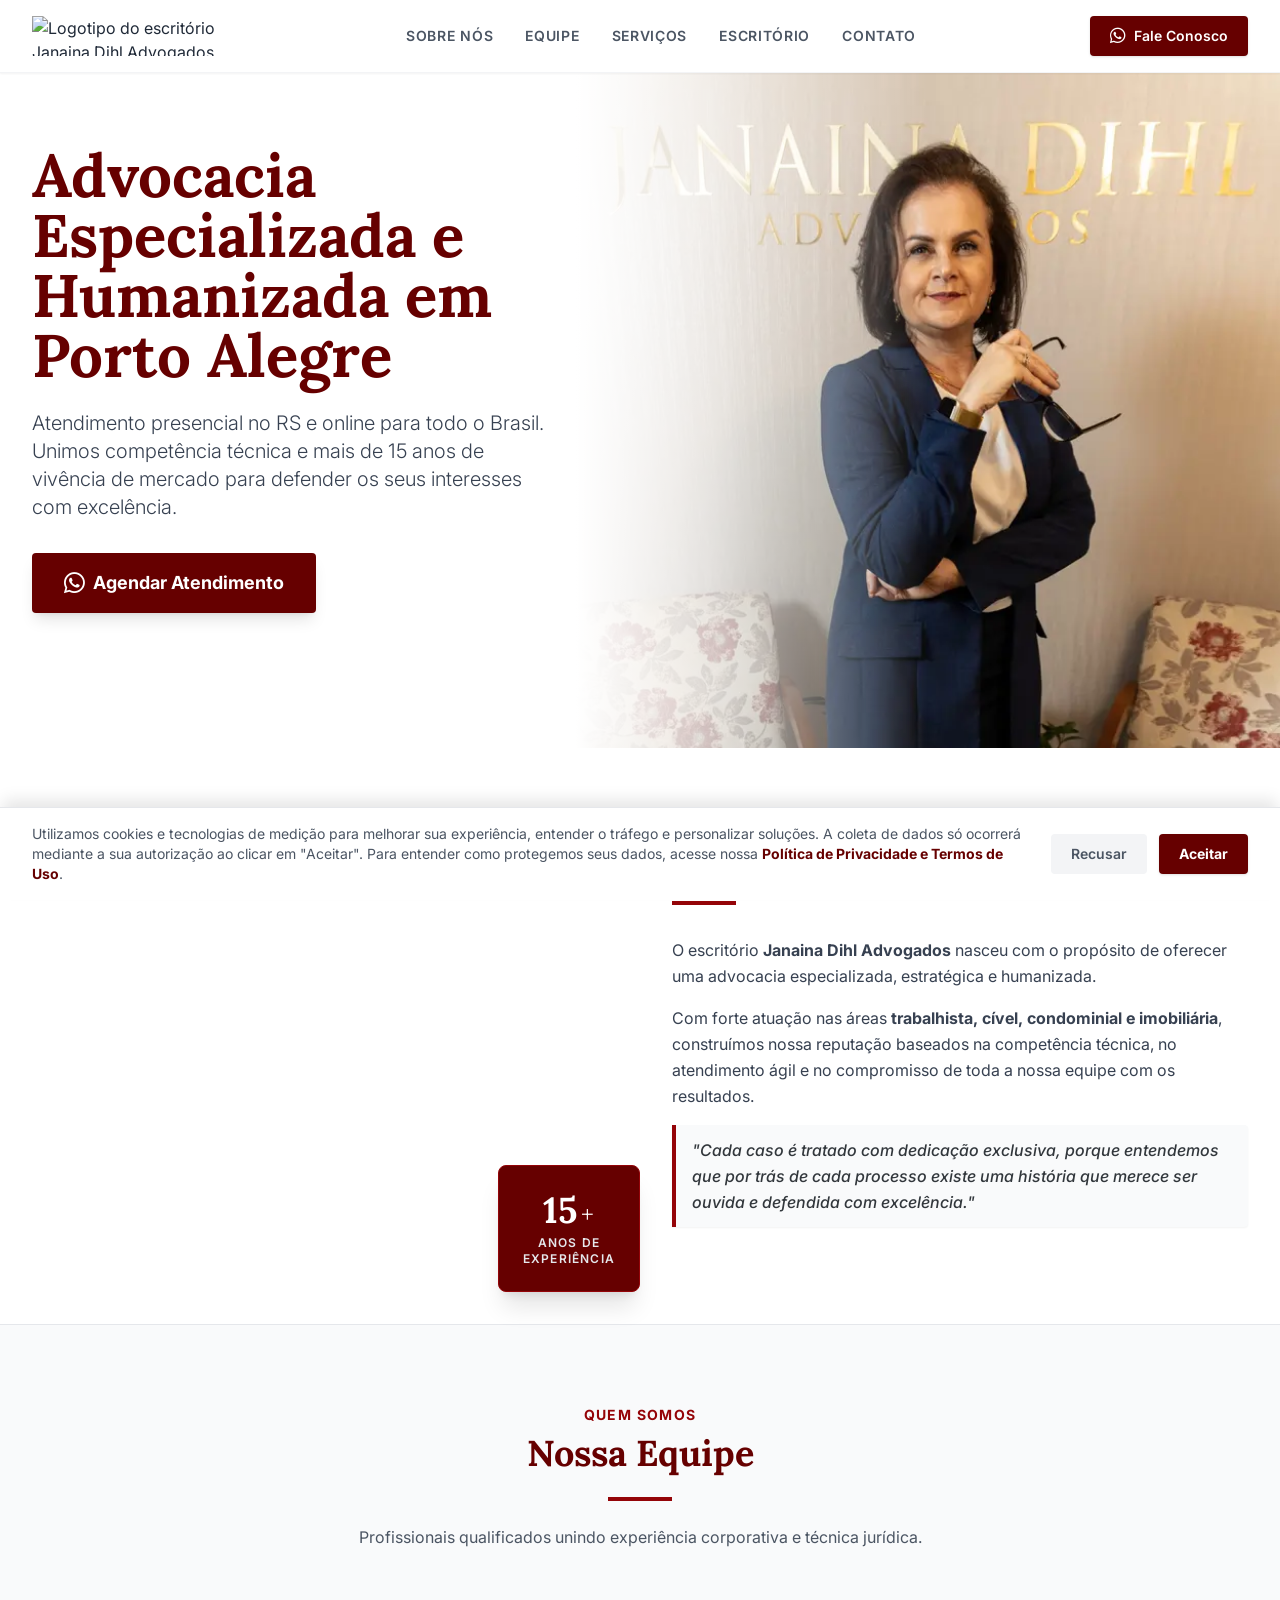
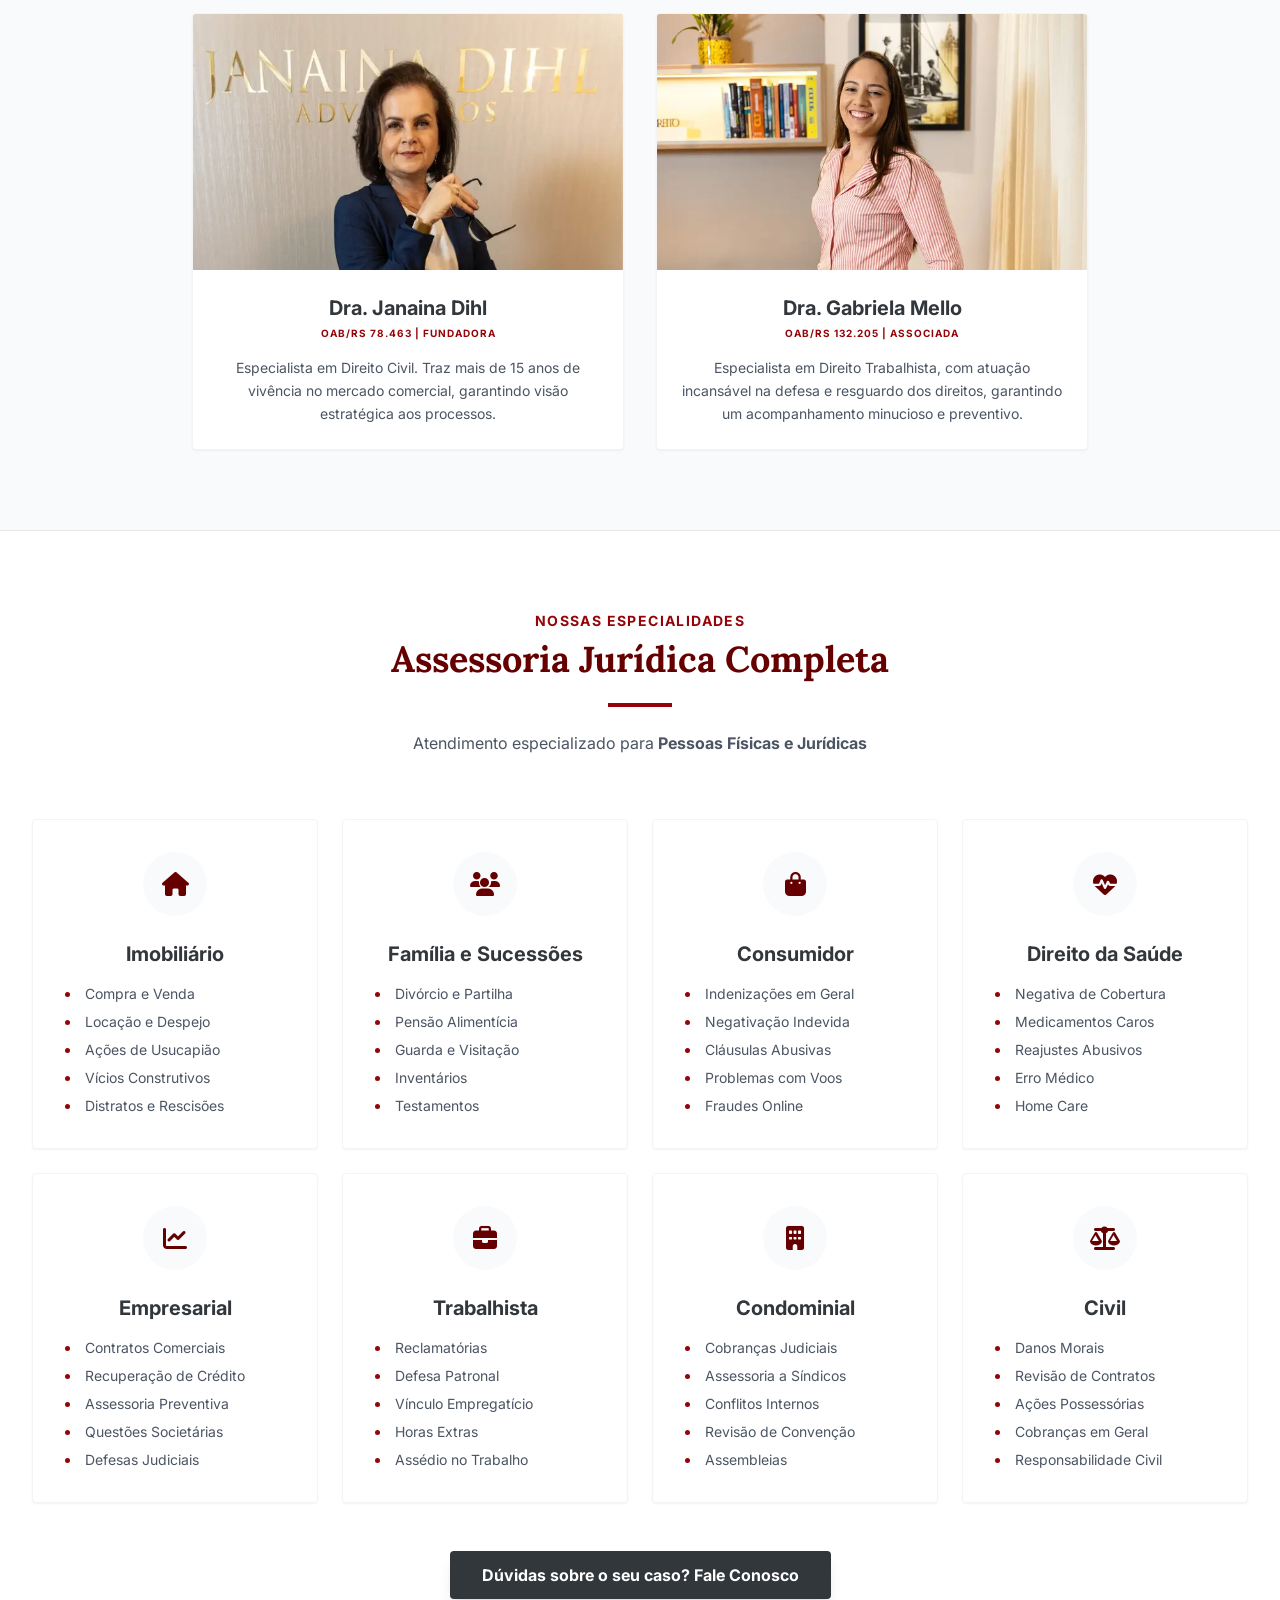
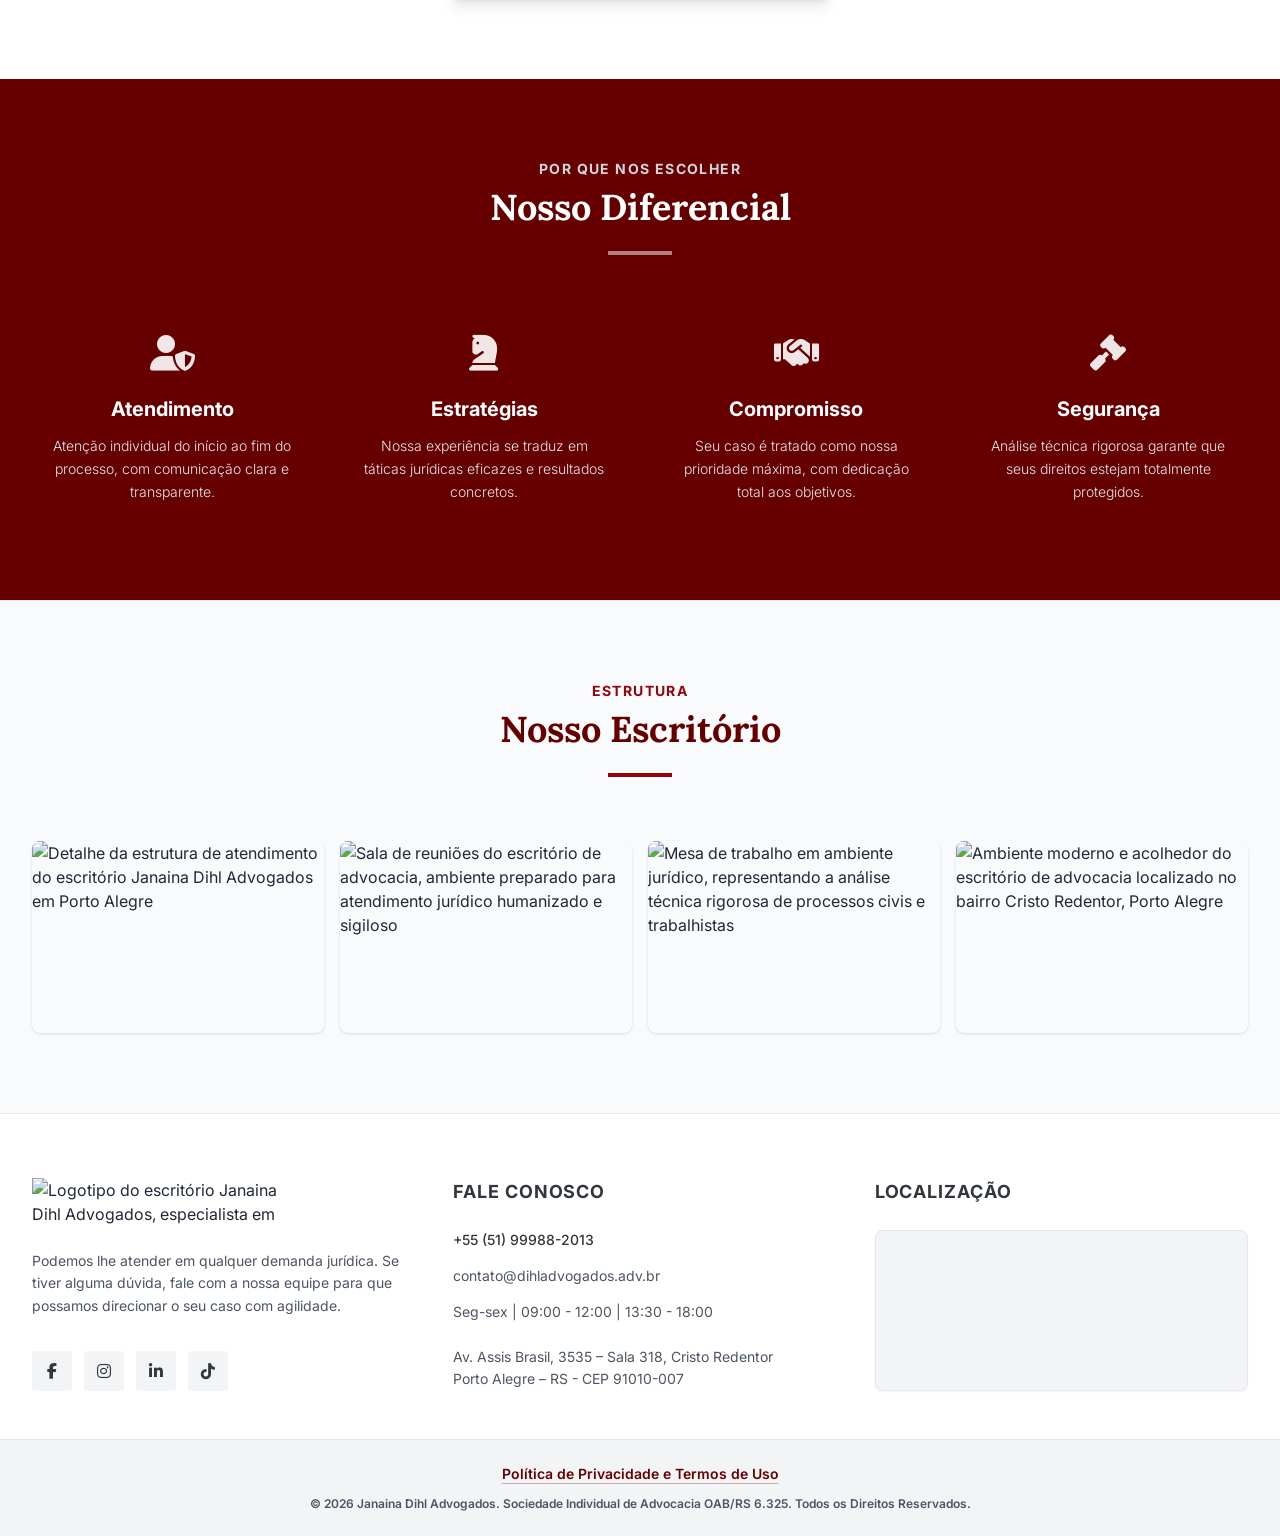
==== commit 1f4372cc: "Update index.html" ====
--- a/index.html
+++ b/index.html
@@ -26,19 +26,18 @@
     <title>Janaina Dihl Advogados | Advocacia Especializada em Porto Alegre/RS</title>
     <meta name="description" content="Atendimento presencial em Porto Alegre/RS e online para todo o Brasil. Advocacia especializada em Direito Trabalhista, Imobiliário, Condominial e Civil.">
     
-    <link rel="icon" href="img/favicon-advocacia-porto-alegre-32x32.png" sizes="32x32" />
+    <link rel="icon" href="img/favicon-advocacia-porto-alegre-32x32.webp" sizes="32x32" />
     <link rel="apple-touch-icon" href="img/apple-touch-icon-advocacia.png" />
     
     <link rel="preconnect" href="https://fonts.googleapis.com">
     <link rel="preconnect" href="https://fonts.gstatic.com" crossorigin>
+    <link rel="preconnect" href="https://cdnjs.cloudflare.com" crossorigin>
     
     <link rel="preload" as="image" href="img/advogada-janaina-dihl-especialista-direito-civil-rs.webp" fetchpriority="high">
     
-    <link rel="preload" as="style" href="https://fonts.googleapis.com/css2?family=Inter:wght@300;400;500;600;700&family=Lora:ital,wght@0,400;0,500;0,600;0,700;1,400&display=swap">
-    <link rel="stylesheet" href="https://fonts.googleapis.com/css2?family=Inter:wght@300;400;500;600;700&family=Lora:ital,wght@0,400;0,500;0,600;0,700;1,400&display=swap" media="print" onload="this.media='all'">
+    <link href="https://fonts.googleapis.com/css2?family=Inter:wght@300;400;500;600;700&family=Lora:ital,wght@0,400;0,500;0,600;0,700;1,400&display=swap" rel="stylesheet">
     
     <noscript>
-        <link rel="stylesheet" href="https://fonts.googleapis.com/css2?family=Inter:wght@300;400;500;600;700&family=Lora:ital,wght@0,400;0,500;0,600;0,700;1,400&display=swap">
         <link rel="stylesheet" href="https://cdnjs.cloudflare.com/ajax/libs/font-awesome/6.4.0/css/all.min.css">
     </noscript>
 
@@ -52,24 +51,28 @@
     height="0" width="0" style="display:none;visibility:hidden" title="Google Tag Manager"></iframe></noscript>
     
     <header class="bg-white sticky top-0 z-50 shadow-sm border-b border-gray-100">
-        <div class="max-w-7xl mx-auto px-4 sm:px-6 lg:px-8 flex justify-between items-center py-4">
-            <div class="flex-shrink-0">
+        <div class="max-w-7xl mx-auto px-4 sm:px-6 lg:px-8 py-4 flex items-center justify-between">
+            
+            <div class="w-full md:w-auto md:flex-1 flex justify-center md:justify-start">
                 <a href="#" aria-label="Página Inicial">
                     <img src="img/logo-janaina-dihl-advogados-porto-alegre.webp" alt="Logotipo do escritório Janaina Dihl Advogados, especialista em direito civil e trabalhista em Porto Alegre, RS" class="h-8 md:h-10 w-auto" width="200" height="40">
                 </a>
             </div>
-            <nav class="hidden md:flex space-x-8 font-semibold text-sm uppercase tracking-wider">
+            
+            <nav class="hidden md:flex space-x-8 font-semibold text-sm uppercase tracking-wider justify-center md:flex-none">
                 <a href="#sobre" class="text-gray-600 hover:text-brand-primary transition">Sobre Nós</a>
                 <a href="#equipe" class="text-gray-600 hover:text-brand-primary transition">Equipe</a>
                 <a href="#servicos" class="text-gray-600 hover:text-brand-primary transition">Serviços</a>
                 <a href="#escritorio" class="text-gray-600 hover:text-brand-primary transition">Escritório</a>
                 <a href="#contato" class="text-gray-600 hover:text-brand-primary transition">Contato</a>
             </nav>
-            <div class="hidden md:block">
+            
+            <div class="hidden md:flex md:flex-1 justify-end">
                 <a href="https://wa.me/5551999882013?text=Ol%C3%A1%2C%20visitei%20seu%20site%20e%20preciso%20de%20ajuda%20com%20meus%20direitos" target="_blank" class="bg-brand-primary hover:bg-brand-accent text-white px-5 py-2.5 rounded shadow transition flex items-center font-semibold text-sm">
                     <i class="fab fa-whatsapp mr-2 text-lg" aria-hidden="true"></i> Fale Conosco
                 </a>
             </div>
+            
         </div>
     </header>
 
@@ -406,8 +409,7 @@
         <button onclick="nextImage()" class="absolute right-4 text-white text-5xl hover:text-brand-accent transition focus:outline-none p-2" aria-label="Próxima imagem">›</button>
     </div>
 
-    <a href="https://wa.me/5551999882013?text=Ol%C3%A1%2C%20visitei%20seu%20site%20e%20preciso%20de%20ajuda%20com%20meus%20direitos" target="_blank" aria-label="Fale Conosco no WhatsApp" class="fixed bottom-24 md:bottom-6 right-6 bg-green-500 text-white w-14 h-14 rounded-full shadow-2xl hover:bg-green-600 hover:-translate-y-1 transition-all duration-300 z-50 flex items-center justify-center focus:ring-4 focus:ring-green-300">
-        <i class="fab fa-whatsapp text-3xl" aria-hidden="true"></i>
+<a href="https://wa.me/5551999882013?text=Ol%C3%A1%2C%20visitei%20seu%20site%20e%20preciso%20de%20ajuda%20com%20meus%20direitos" target="_blank" aria-label="Fale Conosco no WhatsApp" class="fixed bottom-6 right-6 bg-green-500 text-white w-14 h-14 rounded-full shadow-2xl hover:bg-green-600 hover:-translate-y-1 transition-all duration-300 z-50 flex items-center justify-center focus:ring-4 focus:ring-green-300">        <i class="fab fa-whatsapp text-3xl" aria-hidden="true"></i>
     </a>
 
     <div id="cookie-banner" class="fixed bottom-0 left-0 w-full bg-white border-t border-gray-200 shadow-[0_-10px_15px_-3px_rgba(0,0,0,0.1)] z-[100] transform translate-y-full transition-transform duration-500 flex flex-col md:flex-row items-center justify-between p-4 md:py-4 md:px-8 gap-4">
@@ -555,3 +557,7 @@
     </script>
 </body>
 </html>
+
+
+
+
